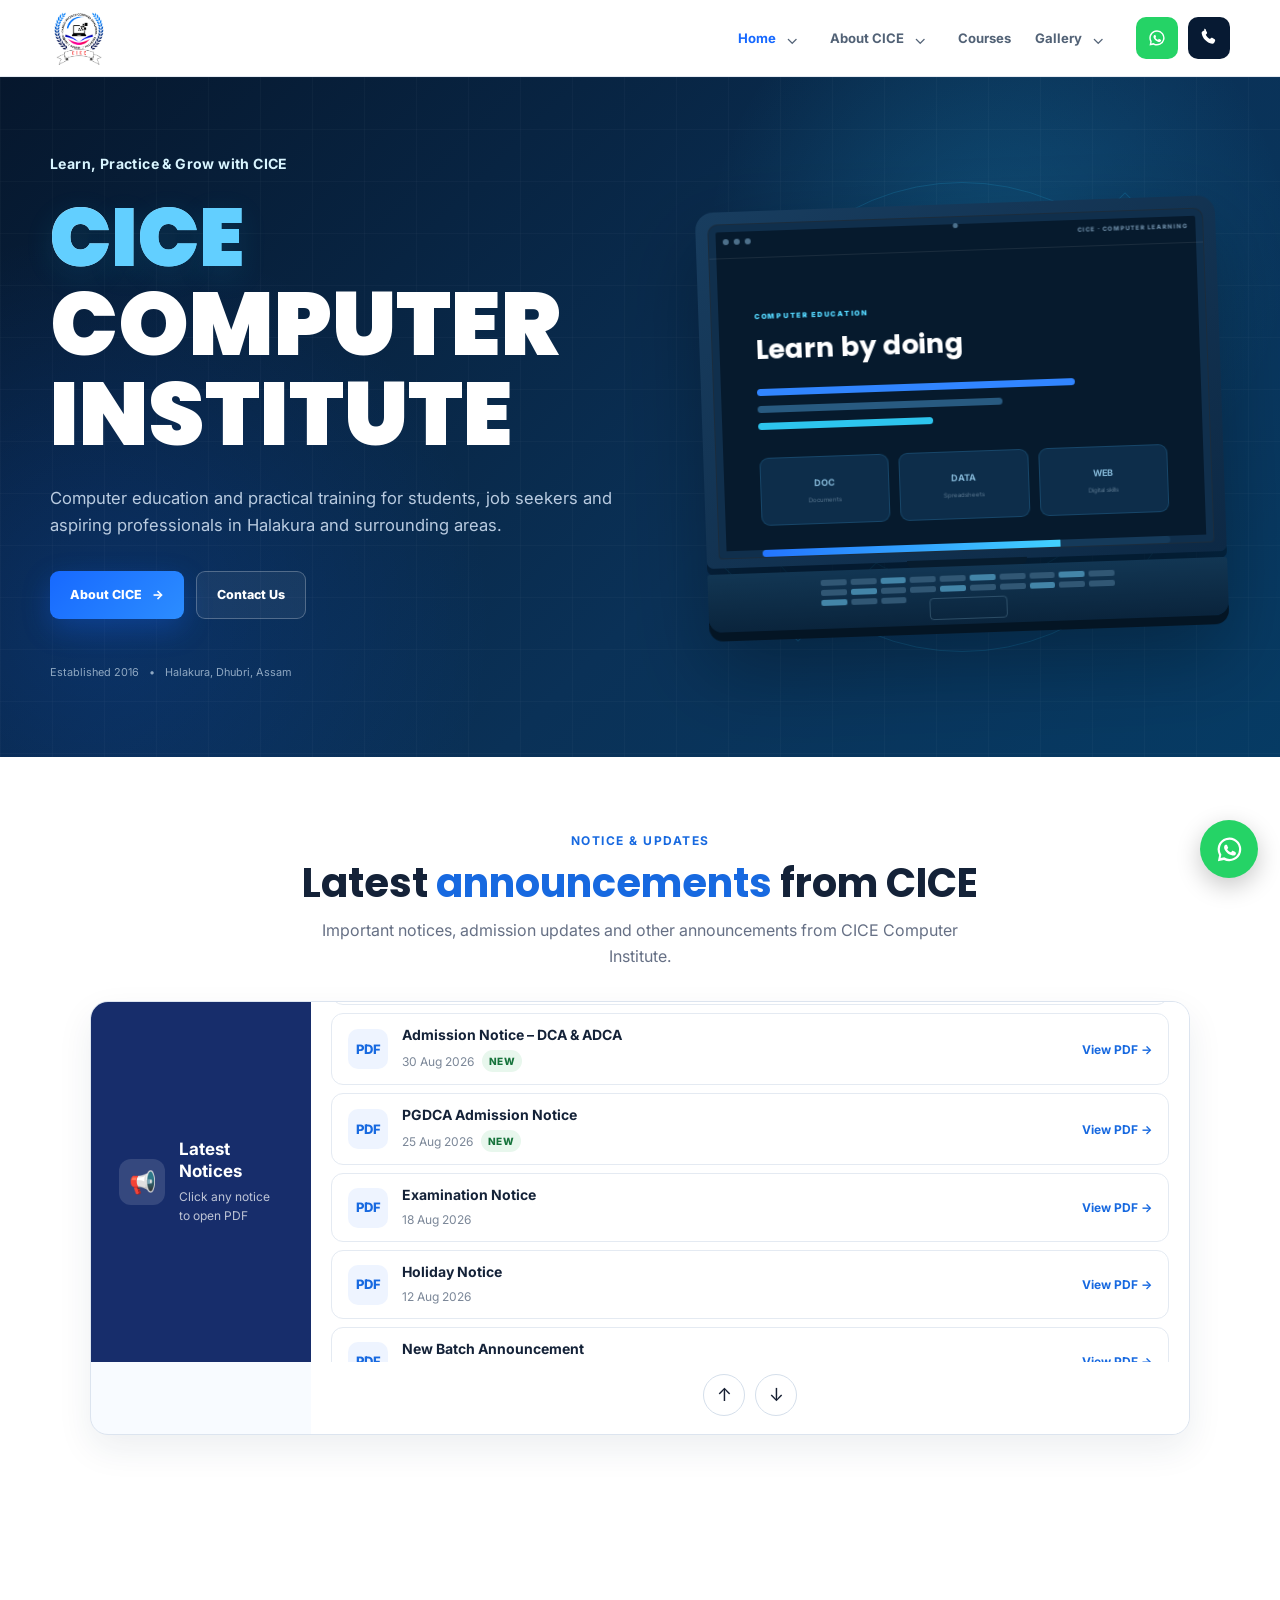
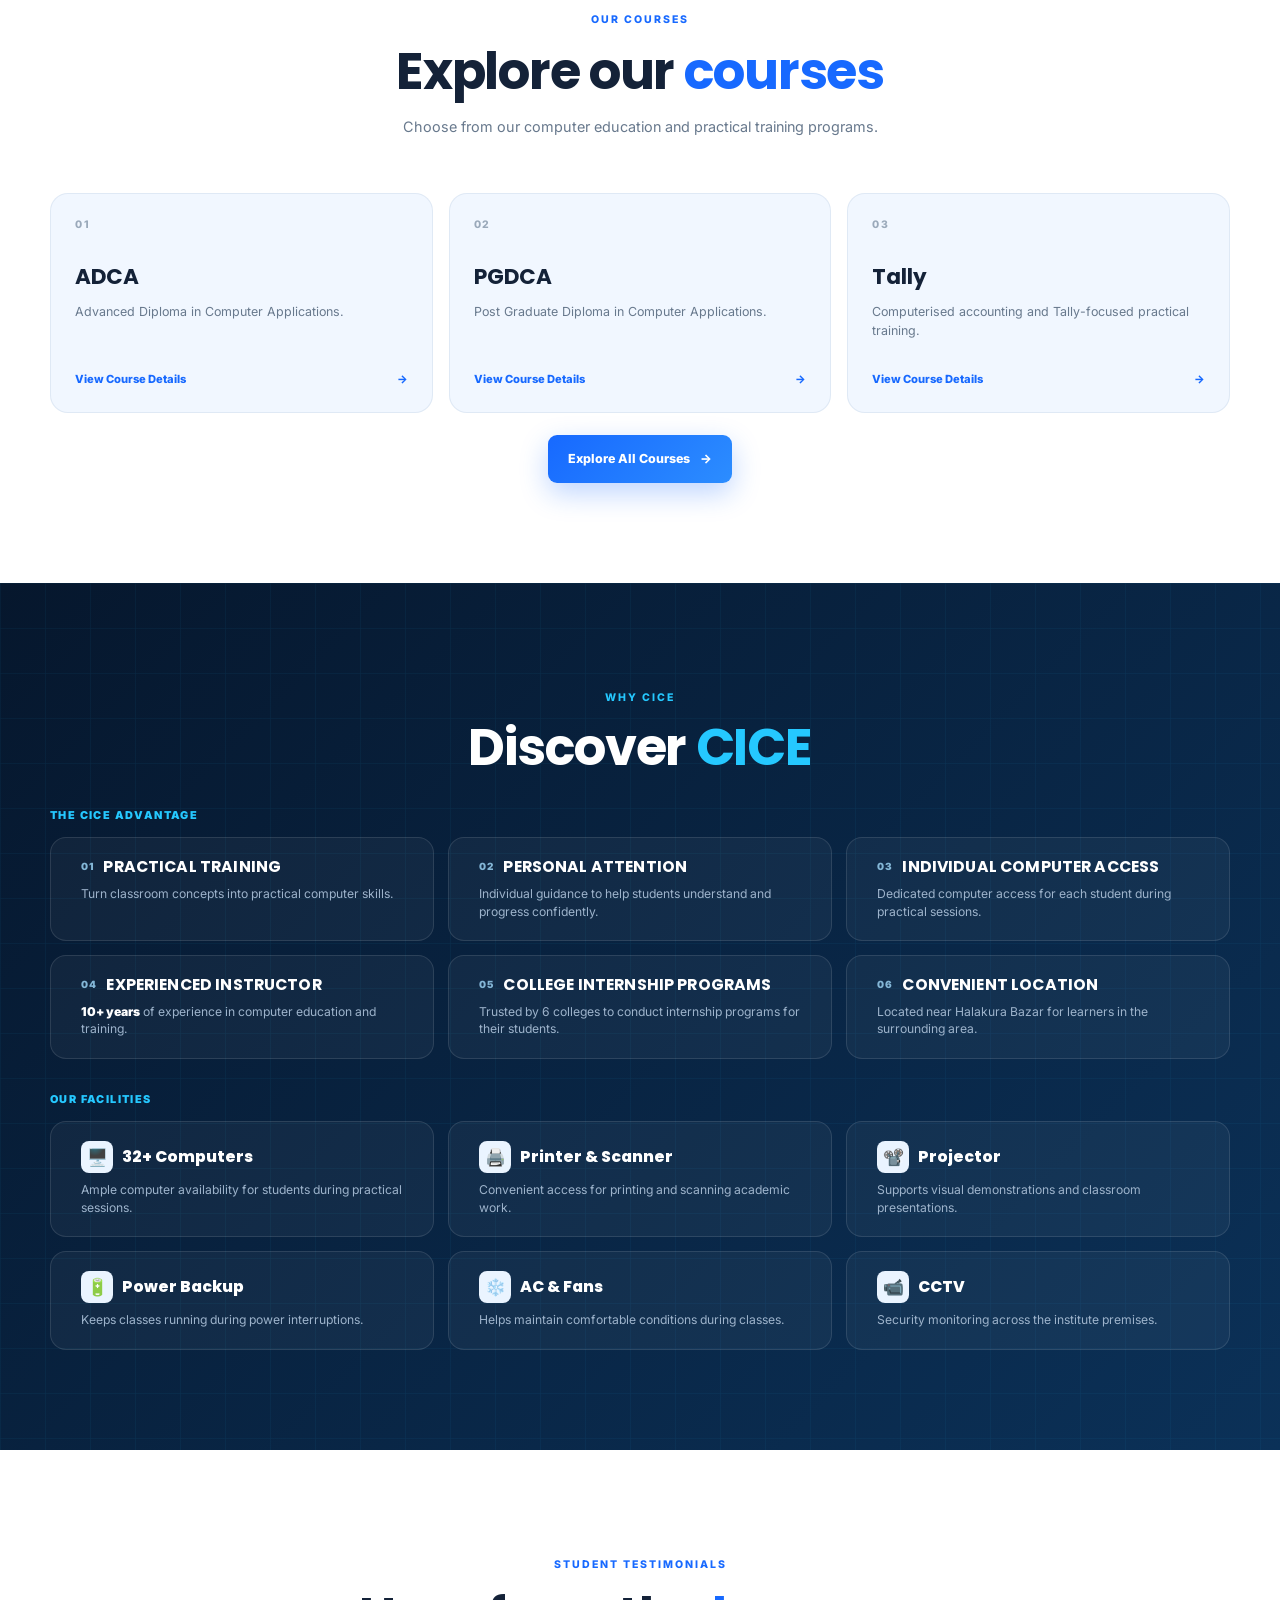
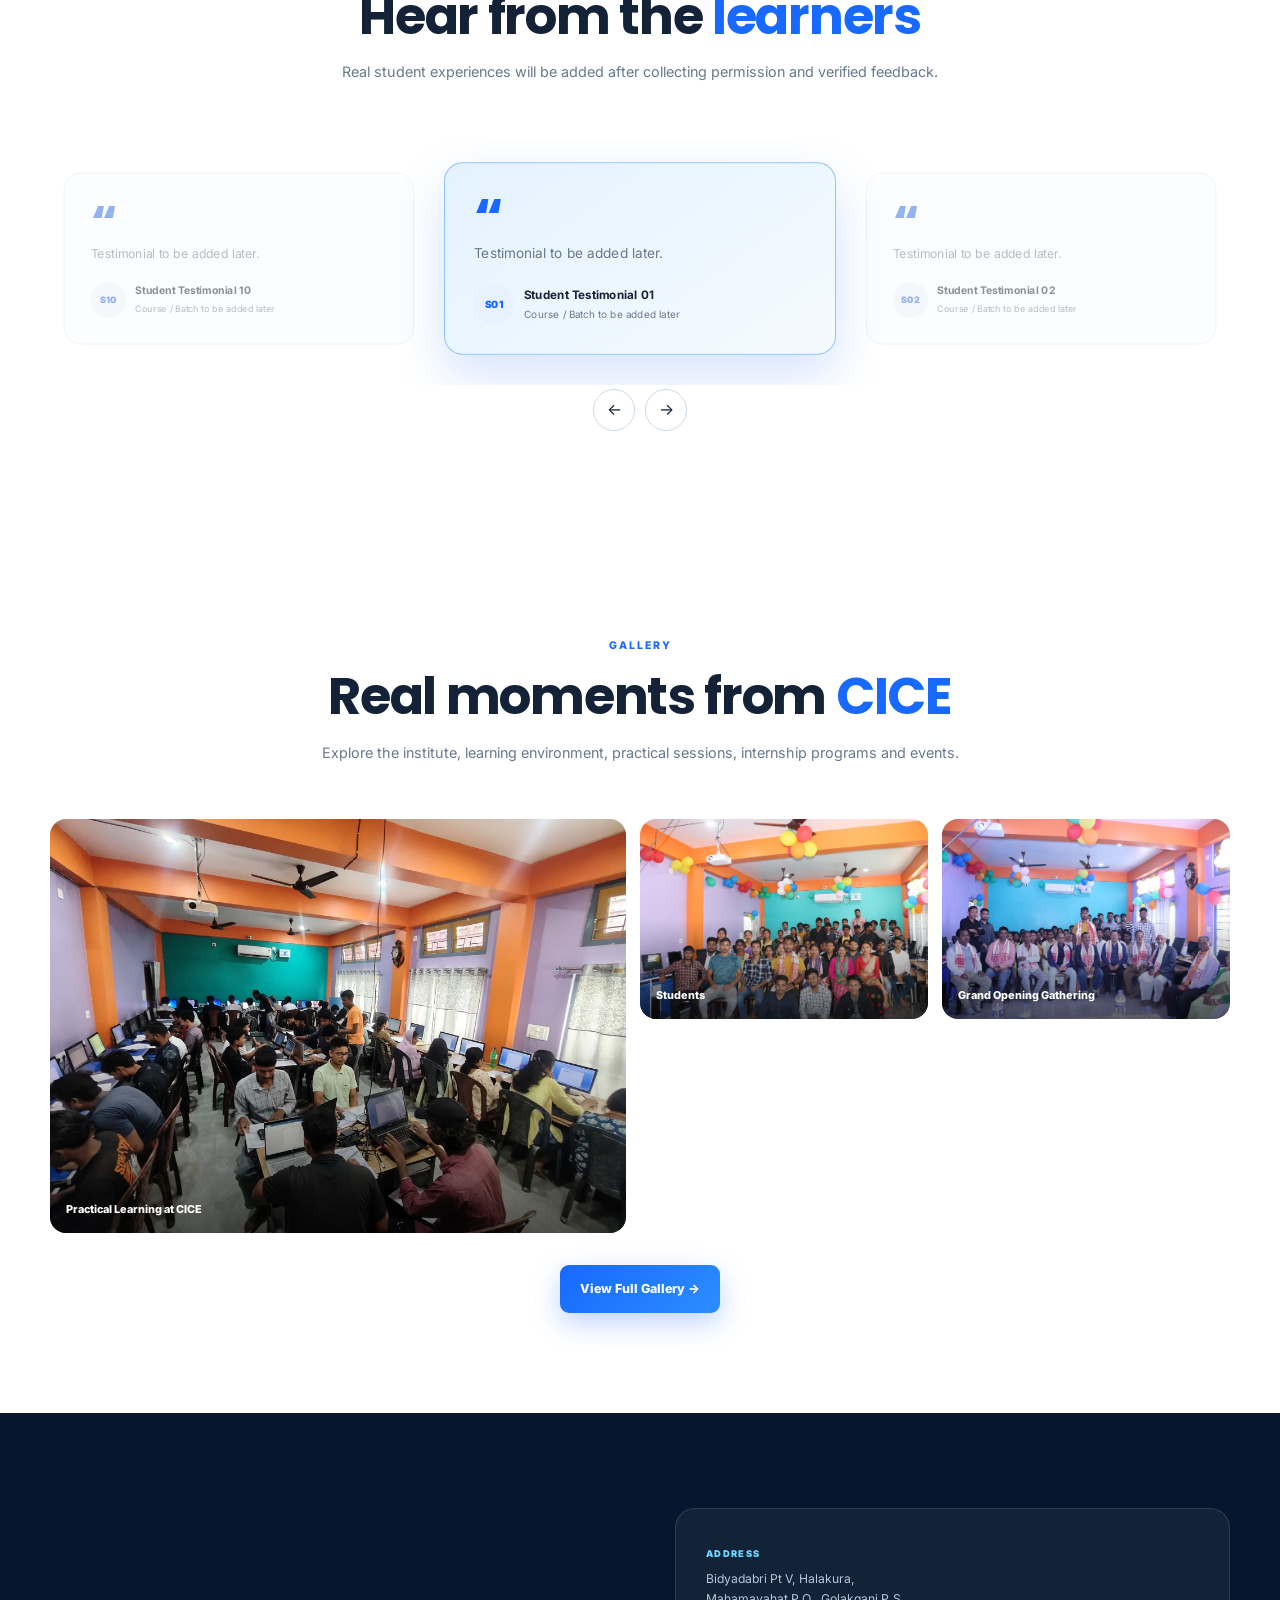
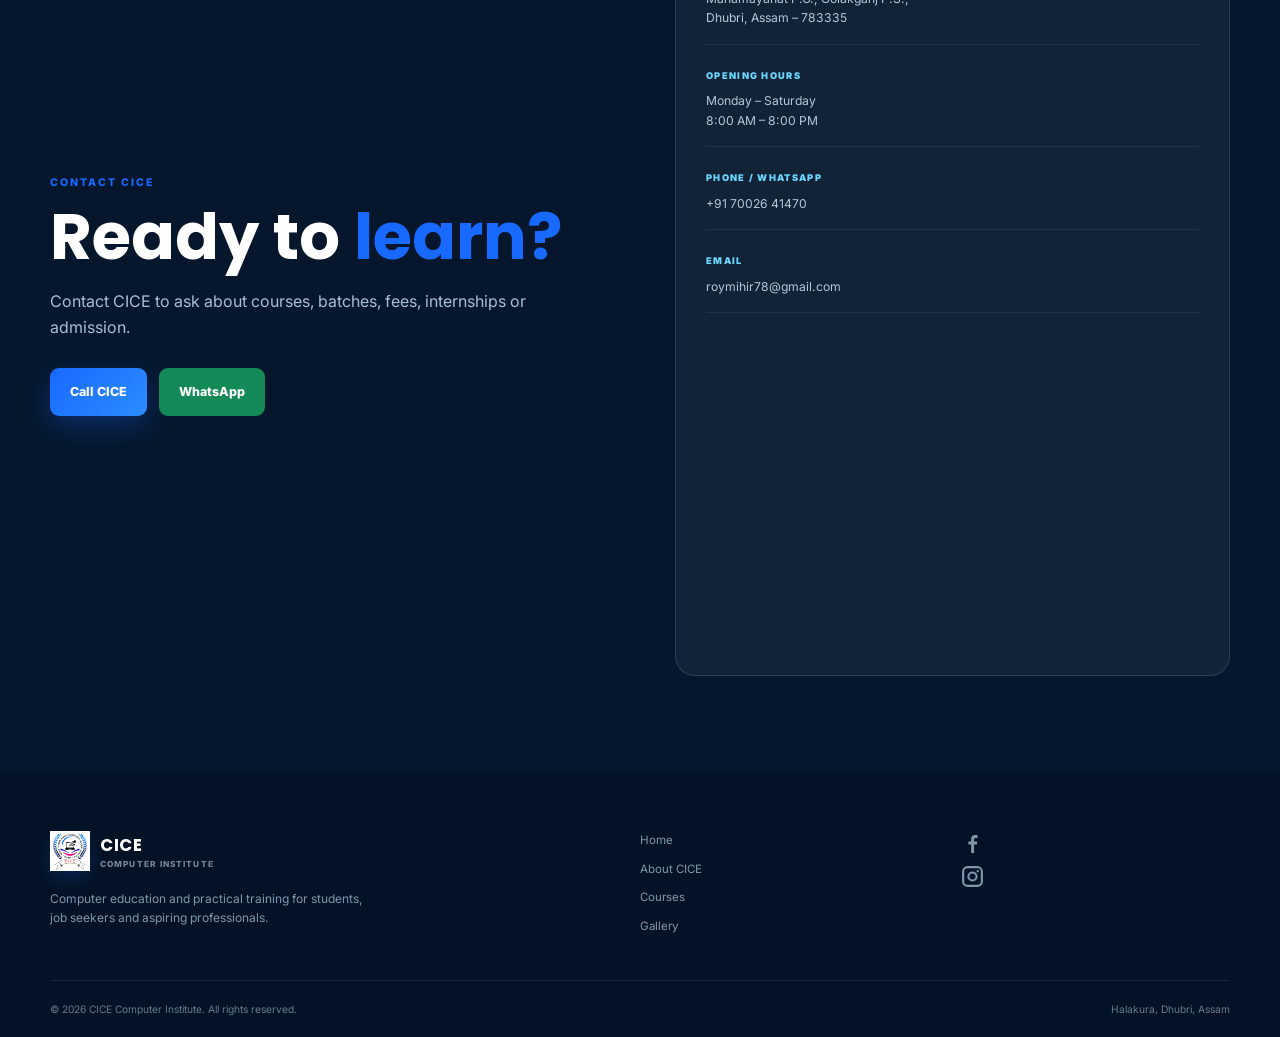
==== index.html @ 6eae208d "Use navigation-specific CICE logo" ====
<!-- CICE Homepage: main landing page and site navigation. -->
<!DOCTYPE html>
<html lang="en">
<head>
    <meta charset="UTF-8">

    <!-- Makes the website responsive on phones and tablets. -->
    <meta name="viewport" content="width=device-width, initial-scale=1.0">

    
    <!-- ==================== FAVICON ==================== -->
    <!-- Uses the official CICE logo as the browser tab icon. -->
    <link rel="icon" type="image/png" href="assets/images/cice-logo.png">
    <link rel="apple-touch-icon" href="assets/images/cice-logo.png">

    <!-- ==================== SOCIAL / META IMAGE ==================== -->
    <!-- Uses the official CICE logo when this page is shared. -->
    <meta property="og:image" content="https://subhajitroy8931.github.io/CICEComputerInstitution/assets/images/cice-logo.png">
    <meta property="og:image:width" content="1254">
    <meta property="og:image:height" content="1254">
    <meta name="twitter:image" content="https://subhajitroy8931.github.io/CICEComputerInstitution/assets/images/cice-logo.png">
<!-- Short description that helps search engines understand the homepage. -->
    <meta name="description" content="CICE Computer Institute, Halakura provides computer education and practical training for students, job seekers and aspiring professionals.">

    <!-- Google Search Console uses this tag to verify website ownership. -->
    <meta name="google-site-verification" content="QyJDWG6cka6dK1b1RFfmHHAluDUzj8bpa4cT1ShQBLM">

    <!-- Tells search engines which URL is the preferred version of this page. -->
    <link rel="canonical" href="https://subhajitroy8931.github.io/CICEComputerInstitution/">

    <!-- Open Graph tags control the basic information shown when the page is shared on supported platforms. -->
    <meta property="og:type" content="website">
    <meta property="og:title" content="CICE Computer Institute | Halakura, Dhubri">
    <meta property="og:description" content="CICE Computer Institute, Halakura provides computer education and practical training for students, job seekers and aspiring professionals.">
    <meta property="og:url" content="https://subhajitroy8931.github.io/CICEComputerInstitution/">

    <!-- These tags provide similar sharing information for X (formerly Twitter). -->
    <meta name="twitter:card" content="summary_large_image">
    <meta name="twitter:title" content="CICE Computer Institute | Halakura, Dhubri">
    <meta name="twitter:description" content="Practical computer education and training at CICE Computer Institute, Halakura, Dhubri, Assam.">

    <!-- Text shown in the browser tab and commonly used as the search-result title. -->
    <title>CICE Computer Institute | Halakura, Dhubri</title>

    <!-- Loads the main stylesheet containing the website's visual design. -->
    <link rel="stylesheet" href="style.css">

    <!-- Structured data helps search engines understand that this website represents an educational organization. -->
    <script type="application/ld+json">
    {
        "@context": "https://schema.org",
        "@type": "EducationalOrganization",
        "name": "CICE Computer Institute",
        "url": "https://subhajitroy8931.github.io/CICEComputerInstitution/",
        "telephone": "+917002641470",
        "email": "roymihir78@gmail.com",
        "address": {
            "@type": "PostalAddress",
            "streetAddress": "Bidyadabri Pt V, Halakura, Mahamayahat P.O., Golakganj P.S.",
            "addressLocality": "Dhubri",
            "addressRegion": "Assam",
            "postalCode": "783335",
            "addressCountry": "IN"
        },
        "foundingDate": "2016"
    }
    </script>
</head>
<body>

<!-- ==================== HEADER / NAVIGATION ==================== -->
<!-- Contains the CICE branding, navigation links, mobile menu button and WhatsApp button. -->
<header class="site-header">
    <nav class="navbar container">
    <a href="about.html" class="brand" aria-label="CICE Computer Institute - Home">
        <img src="assets/images/cice-logo-nav.png" alt="CICE Computer Institute official logo" class="brand-logo">
    </a>

    <button class="menu-toggle" id="menuToggle" type="button"
            aria-label="Open menu" aria-expanded="false">☰</button>

    <ul class="nav-links" id="navLinks">
        <li class="nav-dropdown">
            <div class="nav-item-with-dropdown">
                <a href="index.html">Home</a>
                <button class="nav-arrow" type="button"
                        aria-label="Open Home menu" aria-expanded="false">⌄</button>
            </div>
            <ul class="nav-dropdown-menu" aria-label="Home sections">
                <li><a href="index.html#notices">Notice &amp; Updates</a></li>
                <li><a href="index.html#courses">Courses</a></li>
                <li><a href="index.html#why">Why CICE</a></li>
                <li><a href="index.html#testimonials">Testimonials</a></li>
                <li><a href="index.html#gallery">Gallery</a></li>
                <li><a href="index.html#contact">Contact</a></li>
            </ul>
        </li>

        <li class="nav-dropdown">
            <div class="nav-item-with-dropdown">
                <a href="about.html">About CICE</a>
                <button class="nav-arrow" type="button"
                        aria-label="Open About CICE menu" aria-expanded="false">⌄</button>
            </div>
            <ul class="nav-dropdown-menu" aria-label="About CICE sections">
                <li><a href="about.html#story">Our Story</a></li>
                <li><a href="about.html#founder">Founder &amp; Instructor</a></li>
                <li><a href="about.html#certificates">Certificates &amp; Registration</a></li>
            </ul>
        </li>

        <li><a href="courses.html">Courses</a></li>

        <li class="nav-dropdown">
            <div class="nav-item-with-dropdown">
                <a href="gallery.html">Gallery</a>
                <button class="nav-arrow" type="button"
                        aria-label="Open Gallery menu" aria-expanded="false">⌄</button>
            </div>
            <ul class="nav-dropdown-menu" aria-label="Gallery sections">
                <li><a href="gallery.html#all-media">All Media</a></li>
                <li><a href="gallery.html#life-at-cice">Life at CICE</a></li>
                <li><a href="gallery.html#moments-of-cice">Moments</a></li>
                <li><a href="gallery.html#internship-experiences">Internship</a></li>
                <li><a href="gallery.html#recognition-credentials">Recognition</a></li>
            </ul>
        </li>
    </ul>

    <div class="nav-actions" aria-label="Contact actions">
        <a class="nav-action nav-whatsapp" href="https://wa.me/917002641470"
           target="_blank" rel="noopener" aria-label="WhatsApp" title="WhatsApp">
            <svg viewBox="0 0 32 32" aria-hidden="true" focusable="false">
                <path d="M16 3.5a12.3 12.3 0 0 0-10.7 18.4L4 28l6.3-1.2A12.3 12.3 0 1 0 16 3.5Zm0 22.2a9.9 9.9 0 0 1-5-1.4l-.4-.2-3.7.7.7-3.6-.2-.4A9.9 9.9 0 1 1 16 25.7Zm5.5-7.3c-.3-.2-1.8-.9-2.1-1-.3-.1-.5-.2-.7.2-.2.3-.8 1-.9 1.2-.2.2-.3.2-.6.1-1.5-.7-2.5-1.3-3.5-2.9-.3-.5.3-.5.8-1.6.1-.2.1-.4 0-.6-.1-.2-.7-1.7-1-2.3-.3-.6-.5-.5-.7-.5h-.6c-.2 0-.5.1-.8.4-.3.3-1 1-1 2.5s1.1 2.9 1.2 3.1c.2.2 2.1 3.2 5.1 4.5 1.9.8 2.7.9 3.7.7.6-.1 1.8-.7 2-1.4.3-.7.3-1.3.2-1.4-.1-.2-.3-.3-.6-.5Z"/>
            </svg>
            <span class="sr-only">WhatsApp</span>
        </a>

        <a class="nav-action nav-call" href="tel:+917002641470"
           aria-label="Call CICE" title="Call CICE">
            <svg viewBox="0 0 24 24" aria-hidden="true" focusable="false">
                <path d="M6.6 2.8 4.4 3.9c-.9.5-1.4 1.5-1.2 2.5 1.1 6.4 6.1 11.4 12.5 12.5 1 .2 2-.3 2.5-1.2l1.1-2.2c.3-.7.1-1.5-.5-1.9l-2.5-1.7c-.6-.4-1.4-.3-1.9.2l-1.2 1.2c-2.2-1.1-4-2.9-5.1-5.1l1.2-1.2c.5-.5.6-1.3.2-1.9L8.5 3.3c-.4-.6-.1-1.2-.5-1.7-.4-.6-1.2-.8-1.9-.5Z"/>
            </svg>
            <span class="sr-only">Call CICE</span>
        </a>
    </div>
</nav>
</header>

<main>

<!-- ==================== HERO SECTION ==================== -->
<!-- First section visitors see. It introduces CICE and provides the main calls to action. -->
<section class="hero" id="home">
    <div class="hero-grid container">
        <div class="hero-content">
            <div class="hero-kicker">Learn, Practice &amp; Grow with CICE</div>

            <!-- Main CICE heading. CSS controls its size and responsive appearance. -->
            <h1 class="hero-brand">
                <span class="hero-brand-cice">CICE</span>
                <span class="hero-brand-institute">COMPUTER</span>
                <span class="hero-brand-institute">INSTITUTE</span>
            </h1>

            <p>Computer education and practical training for students, job seekers and aspiring professionals in Halakura and surrounding areas.</p>

            <!-- Primary actions for exploring courses and contacting CICE. -->
            <div class="hero-actions">
                <a class="btn btn-primary" href="about.html">About CICE <span>→</span></a>
                <a class="btn btn-light-outline" href="#contact">Contact Us</a>
            </div>

            <div class="hero-note">
                <span>Established 2016</span>
                <span>•</span>
                <span>Halakura, Dhubri, Assam</span>
            </div>
        </div>

        <!-- Decorative laptop illustration. It is hidden from assistive technologies because it is decorative. -->
        <div class="hero-visual" aria-hidden="true">
            <div class="hero-orbit orbit-one"></div>
            <div class="hero-orbit orbit-two"></div>
            <div class="hero-accent accent-top"></div>
            <div class="hero-accent accent-bottom"></div>

            <div class="laptop-hero">
                <div class="laptop-lid">
                    <div class="laptop-bezel">
                        <div class="laptop-camera"></div>

                        <div class="laptop-topbar">
                            <div class="laptop-dots">
                                <i></i><i></i><i></i>
                            </div>
                            <span>CICE · COMPUTER LEARNING</span>
                        </div>

                        <div class="laptop-content">
                            <small>COMPUTER EDUCATION</small>
                            <h2>Learn by doing</h2>
                            <div class="laptop-lines">
                                <i></i><i></i><i></i>
                            </div>
                            <div class="laptop-cards">
                                <div><b>DOC</b><span>Documents</span></div>
                                <div><b>DATA</b><span>Spreadsheets</span></div>
                                <div><b>WEB</b><span>Digital skills</span></div>
                            </div>
                            <div class="laptop-progress"><span></span></div>
                        </div>
                    </div>
                </div>

                <div class="laptop-hinge"></div>

                <div class="laptop-base">
                    <div class="keyboard">
                        <i></i><i></i><i></i><i></i><i></i><i></i><i></i><i></i>
                        <i></i><i></i><i></i><i></i><i></i><i></i><i></i><i></i>
                        <i></i><i></i><i></i><i></i><i></i><i></i><i></i>
                    </div>
                    <div class="trackpad"></div>
                </div>
                <div class="laptop-front"></div>
            </div>
        </div>
    </div>
    </div>
</section>


<!-- ==================== NOTICE & UPDATES ==================== -->
<section class="notice-section" id="notices">
  <div class="notice-wrap">
    <div class="notice-heading">
      <span class="notice-label">NOTICE &amp; UPDATES</span>
      <h2>Latest <span>announcements</span> from CICE</h2>
      <p>Important notices, admission updates and other announcements from CICE Computer Institute.</p>
    </div>
    <div class="notice-panel">
      <div class="notice-title">
        <div class="notice-title-icon" aria-hidden="true">📢</div>
        <div><strong>Latest Notices</strong><small>Click any notice to open PDF</small></div>
      </div>
      <div class="notice-window" id="noticeWindow">
        <div class="notice-track" id="noticeTrack">
          <a class="notice-item" href="notices/admission-dca-adca.pdf" target="_blank" rel="noopener"><div class="pdf-icon">PDF</div><div class="notice-info"><strong>Admission Notice – DCA &amp; ADCA</strong><div class="notice-meta"><span>30 Aug 2026</span><span class="new-badge">NEW</span></div></div><span class="view-pdf">View PDF →</span></a>
          <a class="notice-item" href="notices/pgdca-admission.pdf" target="_blank" rel="noopener"><div class="pdf-icon">PDF</div><div class="notice-info"><strong>PGDCA Admission Notice</strong><div class="notice-meta"><span>25 Aug 2026</span><span class="new-badge">NEW</span></div></div><span class="view-pdf">View PDF →</span></a>
          <a class="notice-item" href="notices/examination-notice.pdf" target="_blank" rel="noopener"><div class="pdf-icon">PDF</div><div class="notice-info"><strong>Examination Notice</strong><div class="notice-meta"><span>18 Aug 2026</span></div></div><span class="view-pdf">View PDF →</span></a>
          <a class="notice-item" href="notices/holiday-notice.pdf" target="_blank" rel="noopener"><div class="pdf-icon">PDF</div><div class="notice-info"><strong>Holiday Notice</strong><div class="notice-meta"><span>12 Aug 2026</span></div></div><span class="view-pdf">View PDF →</span></a>
          <a class="notice-item" href="notices/new-batch.pdf" target="_blank" rel="noopener"><div class="pdf-icon">PDF</div><div class="notice-info"><strong>New Batch Announcement</strong><div class="notice-meta"><span>05 Aug 2026</span></div></div><span class="view-pdf">View PDF →</span></a>
        </div>
      </div>
      <div class="notice-controls"><button id="noticeUp" type="button" aria-label="Previous notice">↑</button><button id="noticeDown" type="button" aria-label="Next notice">↓</button></div>
    </div>
  </div>
</section>

<!-- ==================== COURSES SECTION ==================== -->
<section class="section courses-section" id="courses">
    <div class="section-heading">
        <span class="section-label">OUR COURSES</span>
        <h2>Explore our <span>courses</span></h2>
        <p>Choose from our computer education and practical training programs.</p>
    </div>

    <div class="course-grid course-grid-home container">

        <article class="course-card course-card-compact">
            <div class="course-number">01</div>
            <h3>ADCA</h3>
            <p>Advanced Diploma in Computer Applications.</p>
            <a href="courses.html#adca" class="course-link">
                View Course Details <span>→</span>
            </a>
        </article>

        <article class="course-card course-card-compact">
            <div class="course-number">02</div>
            <h3>PGDCA</h3>
            <p>Post Graduate Diploma in Computer Applications.</p>
            <a href="courses.html#pgdca" class="course-link">
                View Course Details <span>→</span>
            </a>
        </article>

        <article class="course-card course-card-compact">
            <div class="course-number">03</div>
            <h3>Tally</h3>
            <p>Computerised accounting and Tally-focused practical training.</p>
            <a href="courses.html#tally" class="course-link">
                View Course Details <span>→</span>
            </a>
        </article>

    </div>

    <div class="courses-view-all">
        <a href="courses.html" class="btn btn-primary">
            Explore All Courses <span>→</span>
        </a>
    </div>
</section>

<!-- ==================== DISCOVER CICE ==================== -->
<section class="section discover-cice-section" id="why">
    <div class="container">

        <div class="section-heading discover-cice-heading">
            <span class="section-label">WHY CICE</span>
            <h2>Discover <span class="discover-cyan-word">CICE</span></h2>
        </div>

        <div class="discover-subsection">
            <div class="discover-group-heading">
                <span>THE CICE ADVANTAGE</span>
            </div>

            <div class="discover-grid discover-advantage-grid">

                <article class="discover-card advantage-card discover-reveal discover-row-1">
                    <div class="discover-card-top">
                        <span class="discover-number">01</span>
                        <h3>Practical Training</h3>
                    </div>
                    <p>Turn classroom concepts into practical computer skills.</p>
                </article>

                <article class="discover-card advantage-card discover-reveal discover-row-1">
                    <div class="discover-card-top">
                        <span class="discover-number">02</span>
                        <h3>Personal Attention</h3>
                    </div>
                    <p>Individual guidance to help students understand and progress confidently.</p>
                </article>

                <article class="discover-card advantage-card discover-reveal discover-row-1">
                    <div class="discover-card-top">
                        <span class="discover-number">03</span>
                        <h3>Individual Computer Access</h3>
                    </div>
                    <p>Dedicated computer access for each student during practical sessions.</p>
                </article>

                <article class="discover-card advantage-card discover-reveal discover-row-2">
                    <div class="discover-card-top">
                        <span class="discover-number">04</span>
                        <h3>Experienced Instructor</h3>
                    </div>
                    <p><strong>10+ years</strong> of experience in computer education and training.</p>
                </article>

                <article class="discover-card advantage-card discover-reveal discover-row-2">
                    <div class="discover-card-top">
                        <span class="discover-number">05</span>
                        <h3>College Internship Programs</h3>
                    </div>
                    <p>Trusted by 6 colleges to conduct internship programs for their students.</p>
                </article>

                <article class="discover-card advantage-card discover-reveal discover-row-2">
                    <div class="discover-card-top">
                        <span class="discover-number">06</span>
                        <h3>Convenient Location</h3>
                    </div>
                    <p>Located near Halakura Bazar for learners in the surrounding area.</p>
                </article>

            </div>
        </div>

        <div class="discover-subsection facilities-subsection">
            <div class="discover-group-heading facilities-heading">
                <span>OUR FACILITIES</span>
            </div>

            <div class="discover-grid discover-facility-grid">

                <article class="discover-card facility-card discover-reveal discover-row-3">
                    <div class="discover-card-top">
                        <span class="facility-emoji" aria-hidden="true">🖥️</span>
                        <h3>32+ Computers</h3>
                    </div>
                    <p>Ample computer availability for students during practical sessions.</p>
                </article>

                <article class="discover-card facility-card discover-reveal discover-row-3">
                    <div class="discover-card-top">
                        <span class="facility-emoji" aria-hidden="true">🖨️</span>
                        <h3>Printer &amp; Scanner</h3>
                    </div>
                    <p>Convenient access for printing and scanning academic work.</p>
                </article>

                <article class="discover-card facility-card discover-reveal discover-row-3">
                    <div class="discover-card-top">
                        <span class="facility-emoji" aria-hidden="true">📽️</span>
                        <h3>Projector</h3>
                    </div>
                    <p>Supports visual demonstrations and classroom presentations.</p>
                </article>

                <article class="discover-card facility-card discover-reveal discover-row-4">
                    <div class="discover-card-top">
                        <span class="facility-emoji" aria-hidden="true">🔋</span>
                        <h3>Power Backup</h3>
                    </div>
                    <p>Keeps classes running during power interruptions.</p>
                </article>

                <article class="discover-card facility-card discover-reveal discover-row-4">
                    <div class="discover-card-top">
                        <span class="facility-emoji" aria-hidden="true">❄️</span>
                        <h3>AC &amp; Fans</h3>
                    </div>
                    <p>Helps maintain comfortable conditions during classes.</p>
                </article>

                <article class="discover-card facility-card discover-reveal discover-row-4">
                    <div class="discover-card-top">
                        <span class="facility-emoji" aria-hidden="true">📹</span>
                        <h3>CCTV</h3>
                    </div>
                    <p>Security monitoring across the institute premises.</p>
                </article>

            </div>
        </div>

    </div>
</section>

<!-- ==================== TESTIMONIALS SECTION ==================== -->
<!-- Temporary testimonial cards. These should eventually be replaced with genuine, permission-based testimonials. -->
<section class="section testimonials-section" id="testimonials">
    <div class="section-heading">
        <span class="section-label">STUDENT TESTIMONIALS</span>
        <h2>Hear from the <span>learners</span></h2>
        <p>Real student experiences will be added after collecting permission and verified feedback.</p>
    </div>
    <div class="testimonial-grid container">
        <article class="testimonial-card placeholder-testimonial">
            <div class="quote-mark">“</div>
            <p>Testimonial to be added later.</p>
            <div class="student">
                <div class="avatar">S01</div>
                <div>
                    <strong>Student Testimonial 01</strong>
                    <small>Course / Batch to be added later</small>
                </div>
            </div>
        </article>
        <article class="testimonial-card placeholder-testimonial">
            <div class="quote-mark">“</div>
            <p>Testimonial to be added later.</p>
            <div class="student">
                <div class="avatar">S02</div>
                <div>
                    <strong>Student Testimonial 02</strong>
                    <small>Course / Batch to be added later</small>
                </div>
            </div>
        </article>
        <article class="testimonial-card placeholder-testimonial">
            <div class="quote-mark">“</div>
            <p>Testimonial to be added later.</p>
            <div class="student">
                <div class="avatar">S03</div>
                <div>
                    <strong>Student Testimonial 03</strong>
                    <small>Course / Batch to be added later</small>
                </div>
            </div>
        </article>
        <article class="testimonial-card placeholder-testimonial">
            <div class="quote-mark">“</div>
            <p>Testimonial to be added later.</p>
            <div class="student">
                <div class="avatar">S04</div>
                <div>
                    <strong>Student Testimonial 04</strong>
                    <small>Course / Batch to be added later</small>
                </div>
            </div>
        </article>
        <article class="testimonial-card placeholder-testimonial">
            <div class="quote-mark">“</div>
            <p>Testimonial to be added later.</p>
            <div class="student">
                <div class="avatar">S05</div>
                <div>
                    <strong>Student Testimonial 05</strong>
                    <small>Course / Batch to be added later</small>
                </div>
            </div>
        </article>
        <article class="testimonial-card placeholder-testimonial">
            <div class="quote-mark">“</div>
            <p>Testimonial to be added later.</p>
            <div class="student">
                <div class="avatar">S06</div>
                <div>
                    <strong>Student Testimonial 06</strong>
                    <small>Course / Batch to be added later</small>
                </div>
            </div>
        </article>
        <article class="testimonial-card placeholder-testimonial">
            <div class="quote-mark">“</div>
            <p>Testimonial to be added later.</p>
            <div class="student">
                <div class="avatar">S07</div>
                <div>
                    <strong>Student Testimonial 07</strong>
                    <small>Course / Batch to be added later</small>
                </div>
            </div>
        </article>
        <article class="testimonial-card placeholder-testimonial">
            <div class="quote-mark">“</div>
            <p>Testimonial to be added later.</p>
            <div class="student">
                <div class="avatar">S08</div>
                <div>
                    <strong>Student Testimonial 08</strong>
                    <small>Course / Batch to be added later</small>
                </div>
            </div>
        </article>
        <article class="testimonial-card placeholder-testimonial">
            <div class="quote-mark">“</div>
            <p>Testimonial to be added later.</p>
            <div class="student">
                <div class="avatar">S09</div>
                <div>
                    <strong>Student Testimonial 09</strong>
                    <small>Course / Batch to be added later</small>
                </div>
            </div>
        </article>
        <article class="testimonial-card placeholder-testimonial">
            <div class="quote-mark">“</div>
            <p>Testimonial to be added later.</p>
            <div class="student">
                <div class="avatar">S10</div>
                <div>
                    <strong>Student Testimonial 10</strong>
                    <small>Course / Batch to be added later</small>
                </div>
            </div>
        </article>
    </div>
</section>

<!-- ==================== ABOUT SECTION ==================== -->
<!-- Gives visitors a short introduction to CICE and key facts about the institute. -->


<!-- ==================== GALLERY PREVIEW SECTION ==================== -->
<!-- Shows a few gallery images and links visitors to the full gallery page. -->
<section class="section gallery-section" id="gallery">
    <div class="section-heading">
        <span class="section-label">GALLERY</span>
        <h2>Real moments from <span>CICE</span></h2>
        <p>Explore the institute, learning environment, practical sessions, internship programs and events.</p>
    </div>
    <div class="gallery-grid container">
        <a class="gallery-item large" href="gallery.html"><img src="assets/images/gallery/life-04.jpg" alt="Practical learning at CICE" loading="lazy" onerror="this.style.display='none';"><span>Practical Learning at CICE</span></a>
        <a class="gallery-item" href="gallery.html"><img src="assets/images/gallery/life-05.jpg" alt="Students at CICE" loading="lazy" onerror="this.style.display='none';"><span>Students</span></a>
        <a class="gallery-item" href="gallery.html"><img src="assets/images/gallery/moments-grand-opening-01.jpg" alt="Grand Opening Gathering at CICE" loading="lazy"><span>Grand Opening Gathering</span></a>
    </div>
    <div style="text-align:center;margin-top:32px;"><a class="btn btn-primary" href="gallery.html">View Full Gallery →</a></div>
</section>

<!-- ==================== CONTACT SECTION ==================== -->
<!-- Provides direct contact options and the institute's location/contact information. -->
<section class="contact-section" id="contact">
    <div class="contact-inner container">
        <div class="contact-copy">
            <span class="section-label">CONTACT CICE</span>
            <h2>Ready to <span>learn?</span></h2>
            <p>Contact CICE to ask about courses, batches, fees, internships or admission.</p>
            <div class="contact-actions">
                <a class="btn btn-primary" href="tel:+917002641470">Call CICE</a>
                <a class="btn btn-whatsapp" href="https://wa.me/917002641470" target="_blank" rel="noopener">WhatsApp</a>
            </div>
        </div>
        <div class="contact-card">
            <div><span>ADDRESS</span><p>Bidyadabri Pt V, Halakura,<br>Mahamayahat P.O., Golakganj P.S.,<br>Dhubri, Assam – 783335</p></div>
            <div><span>OPENING HOURS</span><p>Monday – Saturday<br>8:00 AM – 8:00 PM</p></div>
            <div><span>PHONE / WHATSAPP</span><p><a href="tel:+917002641470">+91 70026 41470</a></p></div>
            <div><span>EMAIL</span><p><a href="mailto:roymihir78@gmail.com">roymihir78@gmail.com</a></p></div>

            <!-- Exact Google Maps embed supplied by CICE. This preserves the precise pinned location. -->
            <div class="map-wrap">
                <iframe
                    src="https://www.google.com/maps/embed?pb=!1m18!1m12!1m3!1d3275.3681660897078!2d89.7726964!3d26.2547952!2m3!1f0!2f0!3f0!3m2!1i1024!2i768!4f13.1!3m3!1m2!1s0x39e28d17a284edd5%3A0x50f1c057f0121bbb!2sCICE%20COMPUTER%20INSTITUTE%20HALAKURA!5e1!3m2!1sen!2sin!4v1788015179748!5m2!1sen!2sin"
                    width="400"
                    height="300"
                    style="border:0;"
                    allowfullscreen=""
                    loading="lazy"
                    referrerpolicy="strict-origin-when-cross-origin">
                </iframe>
            </div>
        </div>
    </div>
</section>

</main>

<!-- ==================== FOOTER ==================== -->
<!-- Contains the final navigation, social links and copyright information. -->
<footer class="site-footer">
    <div class="footer-inner container">
        <div>
            <a href="index.html" class="brand footer-brand">
                <span class="brand-mark"><img src="assets/images/cice-logo.png" alt="CICE Institute logo" class="footer-brand-logo"></span>
                <span>
                    <strong>CICE</strong>
                    <small>COMPUTER INSTITUTE</small>
                </span>
            </a>
            <p>Computer education and practical training for students, job seekers and aspiring professionals.</p>
        </div>
        <div class="footer-links">
            <a href="index.html">Home</a>
            <a href="about.html">About CICE</a>
            <a href="courses.html">Courses</a>
            <a href="gallery.html">Gallery</a>
            
        </div>
        <div class="footer-social">
            <a href="https://www.facebook.com/p/CICE-Computer-Institute-Halakura-100089602022179/" target="_blank" rel="noopener" aria-label="Facebook" title="Facebook"><svg class="footer-social-icon" viewBox="0 0 24 24" aria-hidden="true" focusable="false"><path fill="currentColor" d="M13.5 21v-8h2.7l.4-3h-3.1V8.1c0-.9.3-1.5 1.6-1.5h1.7V4c-.3 0-1.2-.1-2.3-.1-2.3 0-3.8 1.4-3.8 3.9V10H8v3h2.7v8h2.8Z"/></svg></a>
            <a href="https://www.instagram.com/cice_computer_halakura/" target="_blank" rel="noopener" aria-label="Instagram" title="Instagram"><svg class="footer-social-icon" viewBox="0 0 24 24" aria-hidden="true" focusable="false"><path fill="currentColor" d="M7.2 2h9.6A5.2 5.2 0 0 1 22 7.2v9.6a5.2 5.2 0 0 1-5.2 5.2H7.2A5.2 5.2 0 0 1 2 16.8V7.2A5.2 5.2 0 0 1 7.2 2Zm0 2A3.2 3.2 0 0 0 4 7.2v9.6A3.2 3.2 0 0 0 7.2 20h9.6a3.2 3.2 0 0 0 3.2-3.2V7.2A3.2 3.2 0 0 0 16.8 4H7.2Zm4.8 3.1A4.9 4.9 0 1 1 7.1 12 4.9 4.9 0 0 1 12 7.1Zm0 2A2.9 2.9 0 1 0 14.9 12 2.9 2.9 0 0 0 12 9.1Zm5.1-3.4a1.15 1.15 0 1 1-1.15 1.15A1.15 1.15 0 0 1 17.1 5.7Z"/></svg></a>
        </div>
    </div>
    <div class="footer-bottom container">
        <span>© <span id="year"></span> CICE Computer Institute. All rights reserved.</span>
        <span>Halakura, Dhubri, Assam</span>
    </div>
</footer>

<!-- Loads JavaScript for the mobile menu, dynamic copyright year and navigation behavior. -->










<script>
(function () {
    function initDiscoverCiceReveal() {
        const section = document.querySelector('.discover-cice-section');
        const cards = section ? section.querySelectorAll('.discover-reveal') : [];

        if (!section || !cards.length) return;

        if (window.matchMedia &&
            window.matchMedia('(prefers-reduced-motion: reduce)').matches) {
            return;
        }

        if (!('IntersectionObserver' in window)) {
            return;
        }

        const observer = new IntersectionObserver(function (entries, obs) {
            if (!entries.some(function (entry) { return entry.isIntersecting; })) {
                return;
            }

            /* Hide only after the observer has confirmed the section is
               about to be shown, preventing the permanent-invisible bug. */
            cards.forEach(function (card) {
                card.classList.add('reveal-pending');
            });

            requestAnimationFrame(function () {
                cards.forEach(function (card) {
                    card.classList.add('reveal-visible');
                    card.classList.remove('reveal-pending');
                });
            });

            obs.disconnect();
        }, {
            threshold: 0.12,
            rootMargin: '0px 0px -8% 0px'
        });

        observer.observe(section);
    }

    if (document.readyState === 'loading') {
        document.addEventListener('DOMContentLoaded', initDiscoverCiceReveal, {once:true});
    } else {
        initDiscoverCiceReveal();
    }
})();
</script>


<script src="script.js"></script>
</body>
</html>
---- style.css ----
/* CICE shared stylesheet: controls the website-wide visual design. */
@import url('https://fonts.googleapis.com/css2?family=Inter:wght@400;500;600;700;800&family=Poppins:wght@500;600;700;800&display=swap');

/* ==================== FONT IMPORT ==================== */
/* Loads the Inter and Poppins fonts used throughout the website. */

/* ==================== GLOBAL VARIABLES ==================== */
/* Centralizes colours, spacing, border radius and shadow values for reuse. */

:root {
    --navy:#071a33;
    --navy-2:#0b3158;
    --blue:#1769ff;
    --cyan:#25c8ff;
    --text:#142238;
    --muted:#68798d;
    --light:#f5f9fe;
    --border:#dfe7f1;
    --white:#fff;
    --shadow:0 18px 55px rgba(7,26,51,.09);
    --radius:20px;
}

/* ==================== GLOBAL RESET & BASE STYLES ==================== */
/* Removes browser defaults and establishes the basic page-wide styling. */

* {
    margin:0;
    padding:0;
    box-sizing:border-box;
}

html {
    scroll-behavior:smooth;
}

body {
    font-family:Inter,Arial,sans-serif;
    color:var(--text);
    background:#fff;
    line-height:1.6;
    overflow-x:hidden;
}

h1,
h2,
h3 {
    font-family:Poppins,Arial,sans-serif;
}

a {
    color:inherit;
    text-decoration:none;
}

button {
    font:inherit;
}

.container {
    width:min(1180px,calc(100% - 40px));
    margin:auto;
}

/* ==================== HEADER & NAVIGATION ==================== */
/* Controls the sticky header, logo, navigation links and mobile menu. */

.site-header {
    position:sticky;
    top:0;
    z-index:1000;
    background:rgba(255,255,255,.94);
    backdrop-filter:blur(14px);
    border-bottom:1px solid rgba(223,231,241,.8);
}

.navbar {
    min-height:76px;
    display:flex;
    align-items:center;
    gap:25px;
}

.brand {
    display:flex;
    align-items:center;
    gap:10px;
    margin-right:auto;
}

.brand-mark {
    width:43px;
    height:43px;
    border-radius:12px;
    display:grid;
    place-items:center;
    background:linear-gradient(135deg,var(--blue),var(--cyan));
    color:#fff;
    font:800 1.35rem Poppins;
    box-shadow:0 8px 20px rgba(23,105,255,.2);
}

.brand strong,
.brand small {
    display:block;
}

.brand strong {
    font:700 1.05rem Poppins;
    letter-spacing:.7px;
}

.brand small {
    color:#75869a;
    font-size:.52rem;
    font-weight:800;
    letter-spacing:1.1px;
}


/* ==================== NAVIGATION ==================== */
.navbar {
    min-height:76px;
    display:flex;
    align-items:center;
    justify-content:space-between;
    gap:28px;
    position:relative;
    z-index:1200;
}

.nav-links {
    display:flex;
    align-items:center;
    gap:24px;
    list-style:none;
    margin:0;
    padding:0;
}

.nav-links > li {
    position:relative;
}

.nav-links a {
    color:#526276;
    font-size:.82rem;
    font-weight:700;
    text-decoration:none;
}

.nav-links a:hover,
.nav-links a:focus-visible,
.nav-links a.active {
    color:var(--blue);
}

.nav-dropdown-toggle {
    display:flex;
    align-items:center;
    gap:5px;
}

.nav-dropdown-toggle span {
    font-size:.85em;
    transition:transform .2s ease;
}

.nav-dropdown:hover .nav-dropdown-toggle span,
.nav-dropdown:focus-within .nav-dropdown-toggle span,
.nav-dropdown.open .nav-dropdown-toggle span {
    transform:rotate(180deg);
}

.nav-dropdown-menu {
    position:absolute;
    top:calc(100% + 14px);
    left:50%;
    transform:translateX(-50%) translateY(6px);
    min-width:235px;
    padding:9px;
    margin:0;
    list-style:none;
    background:rgba(255,255,255,.99);
    border:1px solid var(--border);
    border-radius:14px;
    box-shadow:0 18px 45px rgba(7,26,51,.14);
    opacity:0;
    visibility:hidden;
    pointer-events:none;
    transition:opacity .2s ease, transform .2s ease, visibility .2s ease;
    z-index:1300;
}

.nav-dropdown:hover .nav-dropdown-menu,
.nav-dropdown:focus-within .nav-dropdown-menu,
.nav-dropdown.open .nav-dropdown-menu {
    opacity:1;
    visibility:visible;
    pointer-events:auto;
    transform:translateX(-50%) translateY(0);
}

.nav-dropdown-menu a {
    display:block;
    padding:10px 12px;
    border-radius:9px;
    color:#526276;
    font-size:.76rem;
    font-weight:700;
}

.nav-dropdown-menu a:hover,
.nav-dropdown-menu a:focus-visible {
    background:#f1f7ff;
    color:var(--blue);
}

.nav-actions {
    display:flex;
    align-items:center;
    gap:10px;
    flex-shrink:0;
}

.nav-action {
    width:42px;
    height:42px;
    display:inline-flex;
    align-items:center;
    justify-content:center;
    border-radius:10px;
    text-decoration:none;
    transition:transform .2s ease, background .2s ease, box-shadow .2s ease;
}

.nav-action svg {
    width:20px;
    height:20px;
    fill:currentColor;
}

.nav-whatsapp {
    background:#25D366;
    color:#fff;
}

.nav-call {
    background:var(--navy);
    color:#fff;
}

.nav-action:hover,
.nav-action:focus-visible {
    transform:translateY(-2px);
    box-shadow:0 8px 18px rgba(7,26,51,.15);
}

.sr-only {
    position:absolute !important;
    width:1px !important;
    height:1px !important;
    padding:0 !important;
    margin:-1px !important;
    overflow:hidden !important;
    clip:rect(0,0,0,0) !important;
    white-space:nowrap !important;
    border:0 !important;
}

.menu-toggle {
    display:none;
    border:0;
    background:none;
    font-size:1.5rem;
    color:var(--navy);
    cursor:pointer;
}

/* ==================== HERO SECTION ==================== */
/* Styles the main introductory section at the top of the homepage. */

.hero {
    position:relative;
    overflow:hidden;
    min-height:680px;
    color:#fff;
    background:
        radial-gradient(circle at 78% 25%,rgba(37,200,255,.18),transparent 26%),
        radial-gradient(circle at 8% 80%,rgba(23,105,255,.18),transparent 30%),
        linear-gradient(135deg,#06172d,#0a3157 60%,#063b64);
}

.hero::before {
    content:"";
    position:absolute;
    inset:0;
    opacity:.1;
    background-image:
        linear-gradient(rgba(255,255,255,.25) 1px,transparent 1px),
        linear-gradient(90deg,rgba(255,255,255,.25) 1px,transparent 1px);
    background-size:52px 52px;
}

.hero-grid {
    position:relative;
    z-index:2;
    min-height:680px;
    display:grid;
    grid-template-columns:1.05fr .95fr;
    align-items:center;
    gap:50px;
}

.hero-content {
    max-width:680px;
}

.hero-brand {
    display:flex;
    flex-direction:column;
    align-items:flex-start;
    margin:0 0 22px;
    max-width:680px;
    color:#fff;
    line-height:1;
    text-wrap:balance;
}

.hero-brand-cice,
.hero-brand-institute {
    display:block;
    font-size:clamp(3.25rem,6.4vw,5.5rem);
    font-weight:900;
    letter-spacing:0;
    line-height:.98;
}

.hero-brand-cice {
    background:linear-gradient(135deg,#ffffff 12%,#62cfff 88%);
    -webkit-background-clip:text;
    background-clip:text;
    color:transparent;
    text-shadow:0 8px 30px rgba(37,200,255,.12);
}

.hero-brand-institute {
    margin-top:2px;
    font-size:clamp(3.6rem,7vw,6.1rem);
    color:#fff !important;
    text-transform:uppercase;
}

.hero-kicker {
    display:block;
    margin:0 0 22px;
    color:#d9f5ff;
    font-size:.88rem;
    font-weight:700;
    letter-spacing:.4px;
}

/* ==================== SHARED LABELS & BUTTONS ==================== */
/* Defines reusable labels and call-to-action button styles. */

.eyebrow,
.section-label {
    color:var(--blue);
    font-size:.66rem;
    font-weight:800;
    letter-spacing:2px;
}

.hero .eyebrow {
    color:var(--cyan);
}

.hero h1 {
    font-size:clamp(3.5rem,7vw,6.2rem);
    line-height:.98;
    letter-spacing:-4px;
    margin:22px 0 28px;
}

.hero h1 span {
    color:#62cfff;
}

.hero-content>p {
    max-width:610px;
    color:#b9cbe0;
    font-size:1.04rem;
}

.hero-actions {
    display:flex;
    flex-wrap:wrap;
    gap:12px;
    margin-top:32px;
}

.btn {
    min-height:48px;
    padding:0 20px;
    border-radius:9px;
    display:inline-flex;
    align-items:center;
    justify-content:center;
    gap:10px;
    font-weight:800;
    font-size:.78rem;
    transition:.25s;
}

.btn:hover {
    transform:translateY(-2px);
}

.btn-primary {
    color:#fff;
    background:linear-gradient(135deg,var(--blue),#2c8dff);
    box-shadow:0 10px 28px rgba(23,105,255,.28);
}

.btn-light-outline {
    color:#fff;
    border:1px solid rgba(255,255,255,.25);
    background:rgba(255,255,255,.06);
}

.btn-whatsapp {
    color:#fff;
    background:#148a58;
}

.hero-note {
    display:flex;
    gap:10px;
    margin-top:45px;
    color:#8fa8c2;
    font-size:.68rem;
}

/* ==================== HERO VISUAL ELEMENTS ==================== */
/* Controls decorative circles, accents and the visual area beside the hero text. */

.hero-visual {
    min-height:470px;
    position:relative;
    display:grid;
    place-items:center;
}

.hero-orbit {
    position:absolute;
    border:1px solid rgba(37,200,255,.16);
    border-radius:50%;
}

.orbit-one {
    width:470px;
    height:470px;
}

.orbit-two {
    width:340px;
    height:340px;
}

.hero-accent {
    position:absolute;
    width:120px;
    height:120px;
    border:1px solid rgba(37,200,255,.18);
    transform:rotate(45deg);
}

.accent-top {
    top:35px;
    right:45px;
}

.accent-bottom {
    bottom:35px;
    left:45px;
}

/* ==================== HERO IDENTITY CARD ==================== */
/* Styles the information card used in the hero visual area. */

.identity-card {
    position:relative;
    z-index:2;
    width:min(470px,92%);
    padding:28px 30px;
    border:1px solid rgba(255,255,255,.16);
    border-radius:24px;
    background:rgba(10,31,53,.78);
    box-shadow:0 30px 80px rgba(0,0,0,.28);
    backdrop-filter:blur(10px);
}

.identity-top {
    display:flex;
    align-items:center;
    gap:9px;
    color:#7f9ab5;
    font-size:.54rem;
    font-weight:800;
    letter-spacing:1.5px;
}

.identity-dot {
    width:8px;
    height:8px;
    border-radius:50%;
    background:#53cfff;
    box-shadow:0 0 16px rgba(83,207,255,.65);
}

.identity-year {
    margin-left:auto;
    color:#6f879f;
}

.identity-main {
    display:flex;
    align-items:center;
    gap:22px;
    padding:55px 0 38px;
}

.identity-monogram {
    width:92px;
    height:92px;
    flex:0 0 92px;
    display:grid;
    place-items:center;
    border-radius:22px;
    background:linear-gradient(145deg,#1769ff,#25c8ff);
    color:#fff;
    font:800 3.7rem/1 Poppins;
    box-shadow:0 18px 40px rgba(23,105,255,.25);
}

.identity-small {
    color:#53cfff;
    font-size:.62rem;
    font-weight:900;
    letter-spacing:2px;
}

.identity-main h2 {
    color:#fff;
    font-size:1.65rem;
    line-height:1.08;
    letter-spacing:1px;
    margin:7px 0 10px;
}

.identity-main p {
    color:#8ea8c2;
    font-size:.54rem;
    font-weight:800;
    letter-spacing:1.3px;
}

.identity-line {
    height:1px;
    background:linear-gradient(90deg,rgba(83,207,255,.7),rgba(255,255,255,.08),transparent);
}

.identity-bottom {
    display:flex;
    align-items:center;
    gap:12px;
    padding-top:20px;
    color:#8ea8c2;
    font-size:.56rem;
    font-weight:900;
    letter-spacing:1.3px;
}

.identity-bottom span:nth-child(1) {
    color:#53cfff;
}

.identity-bottom span:nth-child(3) {
    color:#fff;
}

.identity-bottom span:nth-child(5) {
    color:#53cfff;
}

/* ==================== GENERAL SECTIONS ==================== */
/* Provides shared section spacing and heading styles. */

.section {
    padding:100px 0;
}

.section-heading {
    max-width:700px;
    margin:0 auto 55px;
    text-align:center;
}

.section-heading h2 {
    font-size:clamp(2rem,4vw,3.2rem);
    line-height:1.1;
    letter-spacing:-1.3px;
    margin:12px 0 16px;
}

.section-heading h2 span,
.about-copy h2 span,
.instructor-content h2 span,
.contact-copy h2 span {
    color:var(--blue);
}

.section-heading p {
    color:var(--muted);
    font-size:.9rem;
}

/* ==================== COURSES ==================== */
/* Controls the course grid, course cards and course-detail links. */

.course-grid {
    display:grid;
    grid-template-columns:repeat(3,1fr);
    gap:20px;
}

.course-card {
    min-height:285px;
    padding:28px;
    display:flex;
    flex-direction:column;
    border:1px solid rgba(24,73,122,.08);
    border-radius:18px;
    background:#f7fbff;
    transition:.3s;
}

.course-card:nth-child(odd),
.course-card:nth-child(even),
.course-card-muted {
    background:#f1f7ff;
}

.course-card:hover {
    transform:translateY(-6px);
    box-shadow:var(--shadow);
    border-color:#bdd2f3;
}

.course-number {
    color:#9aa9ba;
    font-size:.65rem;
    font-weight:800;
    letter-spacing:1.5px;
}

.course-card h3 {
    font-size:1.45rem;
    margin-top:40px;
}

.course-card p {
    color:var(--muted);
    font-size:.82rem;
    margin-top:10px;
}

.course-link {
    margin-top:auto;
    padding-top:25px;
    color:var(--blue);
    font-size:.74rem;
    font-weight:800;
    display:flex;
    justify-content:space-between;
}

.course-link:hover {
    color:var(--blue-2);
}

.course-card-muted {
    background:#f8fbff;
}

.provisional-note {
    color:#8090a4;
    font-size:.68rem;
    font-style:italic;
    text-align:center;
    margin-top:25px;
}

/* ==================== WHY CICE / FEATURES ==================== */
/* Controls feature cards and the college internship information. */

.feature-grid {
    display:grid;
    grid-template-columns:repeat(4,1fr);
    gap:16px;
}

.feature-card {
    padding:27px;
    border:1px solid var(--border);
    border-radius:17px;
    background:#f8fbff;
    transition:.3s;
}

.feature-card:hover {
    background:#fff;
    transform:translateY(-4px);
    box-shadow:var(--shadow);
}

.feature-icon {
    width:36px;
    height:36px;
    border-radius:9px;
    display:grid;
    place-items:center;
    background:#e8f2ff;
    color:var(--blue);
    font-size:.58rem;
    font-weight:900;
    margin-bottom:22px;
}

.feature-card h3 {
    font-size:.95rem;
    margin-bottom:8px;
}

.feature-card p {
    color:var(--muted);
    font-size:.75rem;
}

.internship-card {
    grid-column:span 2;
}

.college-list {
    display:flex;
    flex-wrap:wrap;
    gap:6px;
    margin-top:16px;
}

.college-list span {
    padding:5px 8px;
    border-radius:20px;
    background:#eaf2fc;
    color:#5f7085;
    font-size:.58rem;
    font-weight:600;
}

/* ==================== FACILITIES ==================== */
/* Styles the dark facilities section and its facility cards. */

.dark-section {
    background:linear-gradient(135deg,#06172d,#0b3158);
    color:#fff;
    position:relative;
    overflow:hidden;
}

.dark-section::before {
    content:"";
    position:absolute;
    inset:0;
    opacity:.08;
    background-image:
        linear-gradient(rgba(39,198,255,.6) 1px,transparent 1px),
        linear-gradient(90deg,rgba(39,198,255,.6) 1px,transparent 1px);
    background-size:45px 45px;
}

.dark-section>.section {
    position:relative;
    z-index:1;
}

.section-heading.light h2 {
    color:#fff;
}

.section-heading.light p {
    color:#9db3cb;
}

.section-heading.light .section-label {
    color:var(--cyan);
}

.facility-grid {
    display:grid;
    grid-template-columns:repeat(3,1fr);
    gap:15px;
}

.facility-card {
    padding:30px;
    border:1px solid rgba(255,255,255,.11);
    border-radius:16px;
    background:rgba(255,255,255,.045);
    transition:.3s;
}

.facility-card:hover {
    transform:translateY(-5px);
    background:rgba(255,255,255,.08);
    border-color:rgba(37,200,255,.35);
}

.facility-symbol {
    width:48px;
    height:48px;
    display:grid;
    place-items:center;
    border:1px solid rgba(37,200,255,.3);
    border-radius:11px;
    color:var(--cyan);
    font-size:.58rem;
    font-weight:900;
    letter-spacing:1px;
    margin-bottom:22px;
}

.facility-card h3 {
    font-size:.98rem;
    margin-bottom:8px;
}

.facility-card p {
    color:#9db3cb;
    font-size:.76rem;
}

/* ==================== INSTRUCTOR ==================== */
/* Controls the instructor image, profile information and details. */

.instructor-section {
    background:#f7fbff;
}

.instructor-layout {
    display:grid;
    grid-template-columns:.85fr 1.15fr;
    gap:80px;
    align-items:center;
}

.instructor-photo {
    min-height:470px;
    border-radius:24px;
    overflow:hidden;
    background:#dcecff;
    box-shadow:var(--shadow);
    position:relative;
}

.instructor-photo img {
    width:100%;
    height:100%;
    min-height:470px;
    object-fit:cover;
    display:block;
}

.photo-placeholder {
    position:absolute;
    inset:0;
    display:none;
    align-items:center;
    justify-content:center;
    flex-direction:column;
    background:linear-gradient(145deg,#dcecff,#c7eaff);
    color:var(--blue);
}

.photo-placeholder strong {
    font:800 5rem Poppins;
}

.photo-placeholder span {
    font-size:.75rem;
    color:#647d99;
}

.instructor-content h2 {
    font-size:clamp(2.5rem,5vw,4rem);
    line-height:1.05;
    margin-top:12px;
}

.role {
    color:var(--blue);
    font-weight:800;
    margin-top:6px;
}

.divider {
    width:55px;
    height:3px;
    background:var(--blue);
    margin:20px 0;
}

.instructor-content>p:not(.role):not(.provisional-note) {
    max-width:600px;
    color:var(--muted);
    font-size:.9rem;
}

.verified-details {
    display:grid;
    grid-template-columns:1fr 1fr;
    gap:12px;
    margin-top:28px;
}

.verified-details div {
    padding:16px;
    border:1px solid var(--border);
    border-radius:12px;
    background:#fff;
}

.verified-details strong,
.verified-details span {
    display:block;
}

.verified-details strong {
    font-size:.62rem;
    letter-spacing:.6px;
}

.verified-details span {
    color:var(--muted);
    font-size:.7rem;
    margin-top:4px;
}

/* ==================== TESTIMONIALS ==================== */
/* Styles the student testimonial cards and student information. */

.testimonials-section {
    background:#fff;
}

.testimonial-grid {
    display:grid;
    grid-template-columns:repeat(3,1fr);
    gap:18px;
}

.testimonial-card {
    padding:28px;
    border:1px solid var(--border);
    border-radius:18px;
    background:#f8fbff;
}

.quote-mark {
    color:var(--blue);
    font:800 3rem/1 Poppins;
}

.testimonial-card p {
    color:var(--muted);
    font-size:.82rem;
}

.student {
    display:flex;
    align-items:center;
    gap:10px;
    margin-top:20px;
}

.avatar {
    width:38px;
    height:38px;
    border-radius:50%;
    display:grid;
    place-items:center;
    background:#e7f1ff;
    color:var(--blue);
    font-size:.6rem;
    font-weight:900;
}

.student strong,
.student small {
    display:block;
}

.student strong {
    font-size:.7rem;
}

.student small {
    color:var(--muted);
    font-size:.6rem;
    margin-top:2px;
}

.placeholder-testimonial {
    opacity:.85;
}

/* ==================== ABOUT ==================== */
/* Controls the institute description and key facts. */

.about-section {
    background:#f5f9fe;
    padding:100px 0;
}

.about-inner {
    display:grid;
    grid-template-columns:1.15fr .85fr;
    gap:70px;
    align-items:center;
}

.about-copy h2 {
    font-size:clamp(2rem,4vw,3.3rem);
    line-height:1.1;
    margin:12px 0 20px;
}

.about-copy p {
    color:var(--muted);
    font-size:.86rem;
    margin-top:14px;
    max-width:650px;
}

.about-facts {
    display:grid;
    grid-template-columns:1fr 1fr;
    gap:14px;
}

.about-facts div {
    padding:25px;
    border:1px solid var(--border);
    border-radius:16px;
    background:#fff;
}

.about-facts strong {
    display:block;
    color:var(--blue);
    font:800 1.8rem Poppins;
}

.about-facts span {
    color:var(--muted);
    font-size:.62rem;
}

/* ==================== GALLERY ==================== */
/* Controls the gallery grid, images and captions. */

.gallery-section {
    background:#fff;
}

.gallery-grid {
    display:grid;
    grid-template-columns:2fr 1fr 1fr;
    grid-template-rows:200px 200px;
    gap:14px;
}

.gallery-item {
    position:relative;
    overflow:hidden;
    border-radius:16px;
    background:#dbeeff;
}

.gallery-item img {
    width:100%;
    height:100%;
    object-fit:cover;
    display:block;
    transition:.4s;
}

.gallery-item:hover img {
    transform:scale(1.04);
}

.gallery-item::after {
    content:"";
    position:absolute;
    inset:0;
    background:linear-gradient(transparent 50%,rgba(0,0,0,.6));
}

.gallery-item span {
    position:absolute;
    z-index:2;
    left:16px;
    bottom:14px;
    color:#fff;
    font-size:.68rem;
    font-weight:800;
}

.gallery-item.large {
    grid-row:span 2;
}

/* ==================== CONTACT ==================== */
/* Controls contact information, buttons, card styling and map layout. */

.contact-section {
    padding:95px 0;
    background:#06172d;
    color:#fff;
}

.contact-inner {
    display:grid;
    grid-template-columns:1fr 1fr;
    gap:70px;
    align-items:center;
}

.contact-copy h2 {
    font-size:clamp(2.7rem,5vw,4.6rem);
    line-height:1;
    margin:12px 0 20px;
}

.contact-copy p {
    color:#a9bed5;
    max-width:520px;
}

.contact-actions {
    display:flex;
    gap:12px;
    margin-top:28px;
}

.contact-card {
    padding:30px;
    border:1px solid rgba(255,255,255,.12);
    border-radius:20px;
    background:rgba(255,255,255,.05);
}

.contact-card>div {
    padding:16px 0;
    border-bottom:1px solid rgba(255,255,255,.08);
}

.contact-card>div:first-child {
    padding-top:0;
}

.contact-card>div:last-of-type {
    border-bottom:0;
}

.contact-card span {
    color:#6bd7ff;
    font-size:.58rem;
    font-weight:900;
    letter-spacing:1.3px;
}

.contact-card p {
    color:#b5c7da;
    font-size:.76rem;
    margin-top:5px;
}

.contact-card a:hover {
    color:#6bd7ff;
}

.map-link {
    display:block;
    padding-top:20px;
    color:#6bd7ff;
    font-size:.72rem;
    font-weight:800;
}

/* ==================== FOOTER ==================== */
/* Styles footer navigation, social links and copyright information. */

.site-footer {
    background:#041225;
    color:#fff;
    padding:60px 0 20px;
}

.footer-inner {
    display:grid;
    grid-template-columns:2fr 1fr 1fr;
    gap:50px;
    padding-bottom:45px;
}

.footer-brand {
    display:inline-flex;
    margin-bottom:18px;
}

.footer-inner>div>p {
    max-width:330px;
    color:#8196ad;
    font-size:.75rem;
}

.footer-links,
.footer-social {
    display:flex;
    flex-direction:column;
    gap:10px;
}

.footer-links a,
.footer-social a {
    color:#8196ad;
    font-size:.72rem;
}

.footer-links a:hover,
.footer-social a:hover {
    color:#6bd7ff;
}

.footer-bottom {
    border-top:1px solid rgba(255,255,255,.08);
    padding-top:20px;
    display:flex;
    justify-content:space-between;
    color:#657b94;
    font-size:.64rem;
}

/* ==================== COURSE DETAIL PAGES ==================== */
/* Controls the individual course pages. */

.course-page-hero {
    padding:85px 0;
    background:linear-gradient(135deg,#06172d,#0b3158);
    color:#fff;
}

.course-page-hero h1 {
    font-size:clamp(2.8rem,6vw,5rem);
    line-height:1;
    margin:12px 0 15px;
}

.course-page-hero p {
    max-width:680px;
    color:#b8cbe0;
}

.breadcrumb {
    color:#80dfff;
    font-size:.65rem;
    font-weight:800;
    letter-spacing:1px;
}

.course-page-content {
    padding:80px 0;
}

.course-detail-grid {
    display:grid;
    grid-template-columns:1.25fr .75fr;
    gap:45px;
    align-items:start;
}

.detail-box {
    padding:28px;
    border:1px solid var(--border);
    border-radius:18px;
    background:#fff;
    box-shadow:0 10px 35px rgba(7,26,51,.04);
}

.detail-box h2 {
    font-size:1.5rem;
    margin-bottom:15px;
}

.detail-box p {
    color:var(--muted);
    font-size:.84rem;
    margin-bottom:14px;
}

.detail-box ul {
    list-style:none;
    display:grid;
    gap:10px;
}

.detail-box li {
    padding:11px 13px;
    border-radius:9px;
    background:#f4f8fd;
    color:#52657a;
    font-size:.75rem;
}

.detail-box li::before {
    content:"✓";
    color:var(--blue);
    font-weight:900;
    margin-right:8px;
}

.course-info {
    display:grid;
    gap:12px;
}

.course-info div {
    padding:17px;
    border:1px solid var(--border);
    border-radius:12px;
    background:#f8fbff;
}

.course-info strong,
.course-info span {
    display:block;
}

.course-info strong {
    font-size:.58rem;
    letter-spacing:1px;
}

.course-info span {
    color:var(--muted);
    font-size:.72rem;
    margin-top:3px;
}

.course-cta {
    margin-top:18px;
    width:100%;
}

/* ==================== RESPONSIVE: TABLET ==================== */
/* Adjusts navigation, grids and multi-column layouts for smaller screens. */

@media (max-width:1050px) {
    .nav-links {
        gap:12px;
    }

    .feature-grid {
        grid-template-columns:repeat(2,1fr);
    }

    .instructor-layout {
        gap:45px;
    }
}

@media (max-width:850px) {
    .navbar {
        min-height:76px;
        gap:12px;
    }

    .menu-toggle {
        display:block;
        order:2;
    }

    .nav-links {
        display:none;
        position:absolute;
        left:0;
        right:0;
        top:76px;
        background:#fff;
        padding:12px 20px 18px;
        flex-direction:column;
        align-items:stretch;
        gap:0;
        border-bottom:1px solid var(--border);
        box-shadow:0 15px 30px rgba(7,26,51,.08);
    }

    .nav-links.active {
        display:flex;
    }

    .nav-links > li {
        padding:0;
        border-bottom:1px solid #edf1f6;
    }

    .nav-links > li > a {
        display:flex;
        align-items:center;
        justify-content:space-between;
        padding:13px 0;
    }

    .nav-dropdown-menu {
        position:static;
        transform:none !important;
        min-width:0;
        margin:0 0 9px;
        padding:5px 8px;
        box-shadow:none;
        border-radius:10px;
        opacity:1;
        visibility:visible;
        pointer-events:auto;
        display:none;
    }

    .nav-dropdown.open .nav-dropdown-menu {
        display:block;
    }

    .nav-dropdown-menu a {
        padding:9px 10px;
    }

    .nav-actions {
        order:3;
        gap:7px;
    }

    .nav-action {
        width:38px;
        height:38px;
        border-radius:9px;
    }

    .nav-action svg {
        width:18px;
        height:18px;
    }

    .hero-grid,
    .instructor-layout,
    .about-inner,
    .contact-inner,
    .course-detail-grid {
        grid-template-columns:1fr;
    }

    .hero-grid {
        padding-top:75px;
        padding-bottom:90px;
    }

    .hero-content {
        text-align:center;
        margin:auto;
    }

    .hero-content>p {
        margin:auto;
    }

    .hero-actions,
    .hero-note {
        justify-content:center;
    }

    .hero-visual {
        min-height:390px;
    }

    .identity-card {
        padding:24px;
    }

    .identity-main {
        padding:42px 0 30px;
    }

    .identity-monogram {
        width:78px;
        height:78px;
        flex-basis:78px;
        font-size:3rem;
    }

    .identity-main h2 {
        font-size:1.35rem;
    }

    .course-grid {
        grid-template-columns:repeat(2,1fr);
    }

    .facility-grid {
        grid-template-columns:repeat(2,1fr);
    }

    .testimonial-grid {
        grid-template-columns:1fr;
    }

    .gallery-grid {
        grid-template-columns:1fr 1fr;
        grid-template-rows:190px 190px 190px;
    }

    .gallery-item.large {
        grid-row:span 2;
    }

    .instructor-content {
        text-align:center;
    }

    .divider {
        margin-left:auto;
        margin-right:auto;
    }

    .verified-details {
        text-align:left;
    }

    .footer-inner {
        grid-template-columns:1fr 1fr;
    }

    .footer-inner>div:first-child {
        grid-column:1/-1;
    }
}

/* ==================== RESPONSIVE: MOBILE ==================== */
/* Changes grids, buttons, typography and spacing for phone-sized screens. */

@media (max-width:600px) {
    .container {
        width:min(100% - 30px,1180px);
    }

    .hero-brand-cice {
        font-size:4rem;
        letter-spacing:1px;
    }

    .hero-brand-institute {
        font-size:1.55rem;
        letter-spacing:1px;
    }

    .hero-kicker {
        font-size:.72rem;
        letter-spacing:.3px;
        margin-bottom:18px;
    }

    .hero-visual {
        min-height:340px;
    }

    .orbit-one {
        width:330px;
        height:330px;
    }

    .orbit-two {
        width:245px;
        height:245px;
    }

    .identity-card {
        padding:20px;
        width:94%;
    }

    .identity-main {
        gap:15px;
        padding:35px 0 25px;
    }

    .identity-monogram {
        width:64px;
        height:64px;
        flex-basis:64px;
        font-size:2.5rem;
        border-radius:16px;
    }

    .identity-main h2 {
        font-size:1.08rem;
        letter-spacing:.6px;
    }

    .identity-main p {
        font-size:.45rem;
    }

    .identity-bottom {
        gap:7px;
        font-size:.48rem;
    }

    .course-grid,
    .feature-grid,
    .facility-grid {
        grid-template-columns:1fr;
    }

    .internship-card {
        grid-column:auto;
    }

    .verified-details {
        grid-template-columns:1fr;
    }

    .about-facts {
        grid-template-columns:1fr 1fr;
    }

    .gallery-grid {
        display:grid;
        grid-template-columns:1fr;
        grid-template-rows:repeat(5,190px);
    }

    .gallery-item.large {
        grid-row:auto;
    }

    .contact-actions {
        flex-direction:column;
    }

    .contact-actions .btn {
        width:100%;
    }

    .footer-inner {
        grid-template-columns:1fr;
    }

    .footer-inner>div:first-child {
        grid-column:auto;
    }

    .footer-bottom {
        flex-direction:column;
        gap:8px;
    }
}

/* ==================== LAPTOP HERO ILLUSTRATION ==================== */
/* Styles the custom laptop illustration in the homepage hero. */

.laptop-hero {
    width:520px;
    position:relative;
    z-index:3;
    transform:rotate(-2deg);
    filter:drop-shadow(0 30px 40px rgba(0,0,0,.28));
}

.laptop-lid {
    padding:12px 12px 9px;
    background:linear-gradient(145deg,#183d5f,#0d2945);
    border-radius:18px 18px 7px 7px;
    box-shadow:0 7px 0 rgba(2,15,28,.45);
}

.laptop-bezel {
    height:335px;
    position:relative;
    overflow:hidden;
    border-radius:10px 10px 4px 4px;
    background:#061a2d;
    border:1px solid rgba(255,255,255,.08);
    box-shadow:inset 0 0 0 7px #102f4c;
}

.laptop-camera {
    position:absolute;
    top:6px;
    left:50%;
    width:5px;
    height:5px;
    transform:translateX(-50%);
    border-radius:50%;
    background:#4c718d;
}

.laptop-topbar {
    height:34px;
    display:flex;
    align-items:center;
    padding:0 14px;
    border-bottom:1px solid rgba(255,255,255,.08);
}

.laptop-topbar>span {
    margin-left:auto;
    color:#6c8ba5;
    font-size:6px;
    font-weight:800;
    letter-spacing:1px;
}

.laptop-dots {
    display:flex;
    gap:5px;
}

.laptop-dots i {
    width:6px;
    height:6px;
    border-radius:50%;
    background:#4d708b;
}

.laptop-content {
    padding:43px 43px;
}

.laptop-content>small {
    color:#55d8ff;
    font-size:7px;
    font-weight:900;
    letter-spacing:1.7px;
}

.laptop-content h2 {
    margin-top:8px;
    color:#fff;
    font:700 27px/1.1 Poppins,Arial,sans-serif;
}

.laptop-lines {
    margin-top:25px;
}

.laptop-lines i {
    display:block;
    height:7px;
    margin:10px 0;
    border-radius:10px;
}

.laptop-lines i:nth-child(1) {
    width:78%;
    background:#3185ff;
}

.laptop-lines i:nth-child(2) {
    width:60%;
    background:#285a80;
}

.laptop-lines i:nth-child(3) {
    width:43%;
    background:#2dc5ee;
}

.laptop-cards {
    display:grid;
    grid-template-columns:repeat(3,1fr);
    gap:10px;
    margin-top:28px;
}

.laptop-cards div {
    height:68px;
    display:flex;
    align-items:center;
    justify-content:center;
    flex-direction:column;
    border:1px solid rgba(75,196,255,.17);
    border-radius:9px;
    background:#0d2d4a;
}

.laptop-cards b {
    font-size:9px;
    color:#83b6d6;
}

.laptop-cards span {
    font-size:6px;
    color:#5b7890;
    margin-top:4px;
}

.laptop-progress {
    height:7px;
    margin-top:24px;
    overflow:hidden;
    border-radius:10px;
    background:#153a5a;
}

.laptop-progress span {
    display:block;
    width:73%;
    height:100%;
    background:linear-gradient(90deg,#2374ff,#42d2ff);
}

.laptop-hinge {
    width:120px;
    height:7px;
    margin:-1px auto 0;
    border-radius:0 0 5px 5px;
    background:#071c2e;
}

.laptop-base {
    height:58px;
    position:relative;
    background:linear-gradient(#123653,#0a243c);
    border-radius:3px 3px 14px 14px;
    box-shadow:0 9px 0 #041524;
}

.keyboard {
    width:310px;
    margin:auto;
    padding:9px 8px;
    display:grid;
    grid-template-columns:repeat(10,1fr);
    gap:4px;
}

.keyboard i {
    height:6px;
    border-radius:2px;
    background:#315774;
}

.keyboard i:nth-child(3n) {
    background:#4385a8;
}

.trackpad {
    position:absolute;
    width:78px;
    height:22px;
    left:50%;
    bottom:5px;
    transform:translateX(-50%);
    border:1px solid rgba(145,191,215,.25);
    border-radius:4px;
}

.laptop-front {
    width:92%;
    height:7px;
    margin:-1px auto 0;
    border-radius:0 0 14px 14px;
    background:#0a2035;
}

/* ==================== FACILITY ICON OVERRIDES ==================== */
/* Enlarges and restyles the facility symbols used in the current design. */

.facility-symbol {
    font-size:1.7rem !important;
    line-height:1;
    border:0 !important;
    background:#eaf4ff !important;
    width:50px !important;
    height:50px !important;
    display:grid !important;
    place-items:center !important;
    border-radius:13px !important;
    margin-bottom:20px !important;
}

/* ==================== LAPTOP RESPONSIVE SIZING ==================== */
/* Shrinks the laptop illustration at tablet and mobile widths. */

@media(max-width:1000px) {
    .laptop-hero {
        width:440px;
    }

    .laptop-bezel {
        height:300px;
    }
}

@media(max-width:600px) {
    .laptop-hero {
        width:305px;
    }

    .laptop-bezel {
        height:220px;
    }

    .laptop-content {
        padding:25px;
    }

    .laptop-content h2 {
        font-size:19px;
    }

    .laptop-cards div {
        height:45px;
    }

    .laptop-cards span {
        display:none;
    }

    .keyboard {
        width:190px;
        gap:3px;
    }

    .keyboard i {
        height:5px;
    }
}

/* ==================== FINAL MOBILE HERO / ABOUT FIX ==================== */
/* One authoritative mobile rule for the Hero title and About heading. */

@media (max-width:600px) {
    .hero-brand {
        width:100%;
        align-items:center;
        text-align:center;
    }

    .hero-brand-cice,
    .hero-brand-institute {
        display:block;
        width:100%;
        font-family:Poppins,Arial,sans-serif;
        font-weight:900;
        line-height:.98;
        text-align:center;
        white-space:nowrap;
    }

    .hero-brand-cice {
        font-size:clamp(3rem,16vw,4.5rem);
        letter-spacing:0;
    }

    .hero-brand-institute {
        margin-top:4px;
        font-size:clamp(2.7rem,14vw,4rem);
        letter-spacing:0;
        color:#fff !important;
        text-transform:uppercase;
    }

    .about-copy > .section-label,
    .about-copy > h2 {
        width:100%;
        text-align:center;
    }

    .about-copy > p {
        text-align:left;
    }
}

/* ==================== MOBILE CONTACT SECTION ==================== */
/* Keeps the contact card, buttons and Google Maps iframe inside the phone viewport. */

.contact-section {
    width:100%;
    max-width:100%;
    overflow:hidden;
}

.contact-inner,
.contact-copy,
.contact-card,
.contact-actions,
.map-wrap {
    min-width:0;
    max-width:100%;
}

.map-wrap {
    width:100%;
    overflow:hidden;
}

.map-wrap iframe {
    display:block;
    width:100% !important;
    max-width:100% !important;
    height:300px;
    box-sizing:border-box;
    border:0;
}

@media (max-width:850px) {
    /* Stack the contact text and contact card vertically on tablets and phones. */
    .contact-inner {
        width:min(100% - 30px,1180px);
        grid-template-columns:1fr;
    }

    .contact-copy,
    .contact-card {
        width:100%;
    }
}

@media (max-width:600px) {
    /* Give the contact section comfortable spacing on small phones. */
    .contact-section {
        padding:75px 0;
    }

    /* Make both contact buttons use the available phone width. */
    .contact-actions {
        width:100%;
        flex-direction:column;
    }

    .contact-actions .btn {
        width:100%;
        min-width:0;
        max-width:100%;
        box-sizing:border-box;
    }

    /* Reduce card padding slightly so content has more room on narrow screens. */
    .contact-card {
        width:100%;
        padding:24px;
    }

    /* The map fills the card instead of keeping the desktop iframe width. */
    .map-wrap,
    .map-wrap iframe {
        width:100%;
        max-width:100%;
    }
}
/* ==================== MOBILE TEXT ALIGNMENT ==================== */
/* Centers only the requested Hero and About text on mobile screens. */

@media (max-width:600px) {

    /* Centers CICE COMPUTER INSTITUTE in the Hero. */
    .hero-brand {
        align-items:center;
        text-align:center;
    }

    /* Centers the ABOUT CICE label. */
    .about-copy > .section-label {
        display:block;
        width:100%;
        text-align:center;
    }

    /* Centers the About heading. */
    .about-copy > h2 {
        text-align:center;
    }

    /* Keeps the About paragraphs left-aligned. */
    .about-copy > p {
        text-align:left;
    }
}

/* ==================== NOTICE & UPDATES ==================== */
/* Styles the Notice & Updates section, PDF notice cards,
   scrolling notice area, navigation buttons and responsive layout. */


/* ---------- Notice Section ---------- */
/* Main spacing and white background for the notice area. */

.notice-section {
    padding: 70px 20px;
    background: #fff;
}


/* Keeps the notice section at a controlled maximum width. */

.notice-wrap {
    max-width: 1100px;
    margin: 0 auto;
}


/* ---------- Notice Section Heading ---------- */

.notice-heading {
    text-align: center;
    margin-bottom: 32px;
}

.notice-label {
    display: inline-block;
    margin-bottom: 10px;
    font-size: 12px;
    font-weight: 700;
    letter-spacing: 1.5px;
    color: #1769e0;
}

.notice-heading h2 {
    margin: 0;
    font-size: clamp(28px, 4vw, 40px);
    line-height: 1.15;
}

.notice-heading h2 span {
    color: #1769e0;
}

.notice-heading p {
    max-width: 650px;
    margin: 12px auto 0;
    color: #667085;
    line-height: 1.6;
}


/* ---------- Notice Panel ---------- */
/* Two-column layout on desktop:
   left = section title
   right = moving PDF notices. */

.notice-panel {
    display: grid;
    grid-template-columns: 220px minmax(0, 1fr);
    overflow: hidden;
    border: 1px solid #dce4ef;
    border-radius: 18px;
    background: #f8fbff;
    box-shadow: 0 14px 35px rgba(20, 45, 80, .08);
}


/* Left-side title area of the notice panel. */

.notice-title {
    display: flex;
    align-items: center;
    gap: 14px;
    padding: 28px;
    background: #172d6b;
    color: #fff;
}

.notice-title-icon {
    width: 46px;
    height: 46px;
    display: grid;
    place-items: center;
    flex: 0 0 46px;
    border-radius: 12px;
    background: rgba(255, 255, 255, .13);
    font-size: 22px;
}

.notice-title strong {
    display: block;
    font-size: 17px;
    line-height: 1.25;
}

.notice-title small {
    display: block;
    margin-top: 5px;
    color: rgba(255, 255, 255, .72);
    font-size: 12px;
}


/* ---------- Notice Carousel ---------- */
/* The viewport hides notices outside the visible area.
   JavaScript moves .notice-track vertically. */

.notice-window {
    position: relative;
    height: 360px;
    overflow: hidden;
    background: #fff;
}

.notice-track {
    position: absolute;
    top: 0;
    left: 0;
    width: 100%;
    padding: 12px 20px;
    transition: transform 650ms cubic-bezier(.22, .61, .36, 1);
}


/* ---------- Individual PDF Notice ---------- */
/* Each notice is a clickable link that opens its PDF. */

.notice-item {
    min-height: 68px;
    display: flex;
    align-items: center;
    gap: 14px;
    margin: 8px 0;
    padding: 12px 16px;
    border: 1px solid #e4eaf2;
    border-radius: 12px;
    background: #fff;
    text-decoration: none;
    color: inherit;
    transition:
        box-shadow .18s,
        border-color .18s,
        transform .18s;
}


/* Slight visual feedback when the user points at a notice. */

.notice-item:hover {
    border-color: #9fc4ff;
    box-shadow: 0 8px 22px rgba(34, 91, 170, .10);
    transform: translateY(-1px);
}


/* PDF label displayed at the left of every notice. */

.pdf-icon {
    width: 40px;
    height: 40px;
    flex: 0 0 40px;
    display: grid;
    place-items: center;
    border-radius: 10px;
    background: #eef4ff;
    color: #1769e0;
    font-size: 13px;
    font-weight: 800;
}


/* Allows the notice text to shrink instead of causing overflow. */

.notice-info {
    min-width: 0;
    flex: 1;
}

.notice-info strong {
    display: block;
    font-size: 14px;
    line-height: 1.35;
}


/* Date and NEW badge row. */

.notice-meta {
    display: flex;
    flex-wrap: wrap;
    align-items: center;
    gap: 8px;
    margin-top: 5px;
    color: #7b8798;
    font-size: 12px;
}

.new-badge {
    display: inline-flex;
    align-items: center;
    padding: 3px 7px;
    border-radius: 999px;
    background: #e8f7ed;
    color: #16733b;
    font-size: 10px;
    font-weight: 800;
    letter-spacing: .4px;
}


/* PDF action shown on the right side of each notice. */

.view-pdf {
    flex: 0 0 auto;
    font-size: 12px;
    font-weight: 700;
    color: #1769e0;
    white-space: nowrap;
}


/* ---------- Notice Navigation ---------- */
/* The navigation controls occupy the right side of the
   desktop grid, directly below the notice list. */

.notice-controls {
    grid-column: 2;
    display: flex;
    justify-content: center;
    gap: 10px;
    padding: 12px 20px 18px;
    background: #fff;
}

.notice-controls button {
    width: 42px;
    height: 42px;
    border: 1px solid #d5dfeb;
    border-radius: 50%;
    background: #fff;
    color: #172033;
    cursor: pointer;
    font-size: 18px;
}

.notice-controls button:hover {
    border-color: #1769e0;
    color: #1769e0;
}


/* ---------- Notice Responsive Layout ---------- */
/* On tablets and phones, the left title area moves above
   the notices and the controls span the full width. */

@media (max-width: 760px) {
    .notice-section {
        padding: 50px 14px;
    }

    .notice-heading {
        margin-bottom: 24px;
    }

    .notice-heading h2 {
        font-size: 28px;
    }

    .notice-heading p {
        font-size: 14px;
    }

    .notice-panel {
        grid-template-columns: 1fr;
        border-radius: 15px;
    }

    .notice-title {
        padding: 18px;
    }

    .notice-window {
        height: 252px;
    }

    .notice-track {
        padding: 8px 12px;
    }

    .notice-item {
        min-height: 68px;
        height: 68px;
        margin: 5px 0;
        padding: 10px 11px;
        gap: 10px;
    }

    .pdf-icon {
        width: 36px;
        height: 36px;
        flex-basis: 36px;
    }

    .notice-info strong {
        font-size: 13px;
        display: -webkit-box;
        -webkit-line-clamp: 2;
        -webkit-box-orient: vertical;
        overflow: hidden;
    }

    .notice-meta {
        font-size: 11px;
    }

    .notice-controls {
        grid-column: 1;
        padding: 0 12px 14px;
    }

    .notice-controls button {
        width: 44px;
        height: 44px;
    }
}


/* ---------- Extra Small Phones ---------- */
/* Reduces spacing and text size for very narrow screens. */

@media (max-width: 420px) {
    .notice-section {
        padding-left: 10px;
        padding-right: 10px;
    }

    .notice-heading h2 {
        font-size: 25px;
    }

    .notice-window {
        height: 238px;
    }

    .notice-track {
        padding-left: 9px;
        padding-right: 9px;
    }

    .notice-item {
        min-height: 66px;
        height: 66px;
        padding: 9px;
    }

    .pdf-icon {
        width: 34px;
        height: 34px;
        flex-basis: 34px;
    }

    .notice-info strong {
        font-size: 12px;
    }

    .notice-meta {
        font-size: 10px;
    }

    .view-pdf {
        display: none;
    }
}


/* ---------- Reduced Motion ---------- */
/* Respects users who have requested reduced motion
   in their operating-system accessibility settings. */

@media (prefers-reduced-motion: reduce) {
    .notice-track {
        transition: none;
    }
}



/* =========================================================
   OFFICIAL CICE LOGO
   ========================================================= */

/* Keeps the supplied official logo aligned inside the header. */
.brand-logo {
    width: 58px;
    height: 58px;
    object-fit: contain;
    display: block;
}

/* Keeps the logo compact on smaller screens. */
@media (max-width: 600px) {
    .brand-logo {
        width: 50px;
        height: 50px;
    }
}


/* =========================================================
   HOMEPAGE COURSES — compact preview
   ========================================================= */

.course-grid-home{
    grid-template-columns:repeat(3,minmax(0,1fr));
    gap:16px;
}

.course-card-compact{
    min-height:220px;
    padding:23px 24px;
}

.course-card-compact h3{
    margin-top:26px;
    font-size:1.35rem;
}

.course-card-compact p{
    font-size:.78rem;
    margin-top:7px;
}

.course-card-compact .course-link{
    padding-top:18px;
    font-size:.7rem;
}

.courses-view-all{
    display:flex;
    justify-content:center;
    margin-top:22px;
}



.discover-card-top{
    display:flex;
    align-items:baseline;
    gap:8px;
    margin-bottom:8px;
}

.discover-number{
    flex:none;
    color:#3976b5;
    font-size:.58rem;
    font-weight:800;
    letter-spacing:1.2px;
    line-height:1;
}

.advantage-card h3{
    margin:0;
    color:#18497a;
    font-size:.82rem;
    line-height:1.3;
    text-transform:uppercase;
    letter-spacing:.15px;
}

.facility-card h3{
    margin:0;
    color:#087a83;
    font-size:.82rem;
    line-height:1.3;
    font-weight:800;
}

.discover-card p{
    margin:0;
    color:#526a82;
    font-size:.64rem;
    line-height:1.5;
}

.advantage-card p strong{
    color:#18497a;
    font-weight:900;
}

@media(max-width:1050px){
    .discover-grid{
        grid-template-columns:repeat(2,minmax(0,1fr));
    }

    .discover-group-headings{
        grid-template-columns:repeat(2,minmax(0,1fr));
    }

    .discover-group-heading{
        grid-column:span 1;
    }

    .discover-group-heading + .discover-group-heading{
        padding-left:4px;
        border-left:0;
    }

    .discover-grid::before{
        display:none;
    }
}

@media(max-width:600px){
    .discover-grid{
        grid-template-columns:1fr;
        gap:12px;
    }

    .discover-group-headings{
        grid-template-columns:1fr;
        gap:10px;
    }

    .discover-group-heading{
        grid-column:span 1;
    }

    .discover-group-heading + .discover-group-heading{
        padding-left:0;
        padding-top:2px;
        border-left:0;
    }

    .discover-card{
        padding:17px 18px;
    }
}
/* =========================================================
   DISCOVER CICE — Facilities style, compact grid
   ========================================================= */

.discover-cice-section{
    position:relative;
    overflow:hidden;
    background:linear-gradient(135deg,#06172d,#0b3158);
    color:#fff;
}

.discover-cice-section::before{
    content:"";
    position:absolute;
    inset:0;
    opacity:.08;
    background-image:
        linear-gradient(rgba(39,198,255,.6) 1px,transparent 1px),
        linear-gradient(90deg,rgba(39,198,255,.6) 1px,transparent 1px);
    background-size:45px 45px;
    pointer-events:none;
}

.discover-cice-section>.container{
    position:relative;
    z-index:1;
}

.discover-cice-heading{
    margin-bottom:34px;
}

.discover-cice-heading .section-label{
    color:var(--cyan);
}

.discover-cice-heading h2{
    color:#fff;
    margin-top:10px;
}

.discover-subsection{
    position:relative;
}

.discover-group-heading{
    margin:0 0 15px;
    color:var(--cyan);
    font-size:.68rem;
    font-weight:900;
    letter-spacing:1.4px;
    line-height:1.2;
}

.facilities-subsection{
    margin-top:34px;
}

.facilities-heading{
    color:var(--cyan);
}

.discover-grid{
    display:grid;
    grid-template-columns:repeat(3,minmax(0,1fr));
    gap:14px;
}

/* Faithful Facilities card treatment, only vertically shortened. */
.discover-card{
    min-width:0;
    padding:19px 30px 20px;
    border:1px solid rgba(255,255,255,.11);
    border-radius:16px;
    background:rgba(255,255,255,.045);
    transition:.3s;
}

.discover-card:hover{
    transform:translateY(-5px);
    background:rgba(255,255,255,.08);
    border-color:rgba(37,200,255,.35);
}

.discover-card-top{
    display:flex;
    align-items:center;
    gap:9px;
    min-width:0;
    margin-bottom:8px;
}

.discover-number{
    flex:none;
    color:#83b6d6;
    font-size:.62rem;
    font-weight:900;
    letter-spacing:1.2px;
    line-height:1;
}

.discover-card h3{
    min-width:0;
    margin:0;
    color:#fff;
    font-size:.98rem;
    line-height:1.25;
}

.advantage-card h3{
    text-transform:uppercase;
}

.discover-card p{
    margin:0;
    color:#9db3cb;
    font-size:.76rem;
    line-height:1.45;
}

.advantage-card p strong{
    color:#fff;
}

.facility-emoji{
    flex:none;
    width:32px;
    height:32px;
    display:inline-flex;
    align-items:center;
    justify-content:center;
    border-radius:8px;
    background:#eaf4ff;
    font-size:1.05rem;
    line-height:1;
}

/* Progressive reveal: all cards remain visible if JS is unavailable. */
.discover-reveal{
    opacity:1;
    transform:none;
}

.discover-reveal.reveal-pending{
    opacity:0;
    transform:translateY(12px);
}

.discover-reveal.reveal-visible{
    opacity:1;
    transform:translateY(0);
    transition:opacity .42s ease-out,transform .42s ease-out;
}

.discover-row-1.reveal-visible {
    transition-delay:0ms
}
.discover-row-2.reveal-visible {
    transition-delay:120ms
}
.discover-row-3.reveal-visible {
    transition-delay:240ms
}
.discover-row-4.reveal-visible {
    transition-delay:360ms
}

@media(max-width:1050px){
    .discover-grid{
        grid-template-columns:repeat(3,minmax(0,1fr));
    }
}

@media(max-width:700px){
    /* Two cards must remain visible side-by-side on phones. */
    .discover-grid{
        grid-template-columns:repeat(2,minmax(0,1fr));
        gap:10px;
    }

    .discover-card{
        padding:16px 14px 17px;
        border-radius:14px;
    }

    .discover-card-top{
        gap:6px;
        margin-bottom:7px;
    }

    .discover-number{
        font-size:.56rem;
    }

    .discover-card h3{
        font-size:.75rem;
        line-height:1.25;
    }

    .discover-card p{
        font-size:.62rem;
        line-height:1.42;
    }

    .facility-emoji{
        width:28px;
        height:28px;
        border-radius:7px;
        font-size:.92rem;
    }

    .facilities-subsection{
        margin-top:30px;
    }

    .discover-row-1.reveal-visible,
    .discover-row-2.reveal-visible,
    .discover-row-3.reveal-visible,
    .discover-row-4.reveal-visible{
        transition-delay:0ms;
    }
}

@media(max-width:360px){
    .discover-card{
        padding:14px 11px 15px;
    }

    .discover-card h3{
        font-size:.69rem;
    }

    .discover-card p{
        font-size:.58rem;
    }

    .facility-emoji{
        width:26px;
        height:26px;
        font-size:.84rem;
    }
}

@media(prefers-reduced-motion:reduce){
    .discover-reveal,
    .discover-reveal.reveal-pending,
    .discover-reveal.reveal-visible{
        opacity:1;
        transform:none;
        transition:none;
    }

    .discover-card{
        transition:none;
    }
}


/* =========================================================
   DISCOVER CICE — final Facilities visual style
   ========================================================= */

.discover-cice-section .discover-card.advantage-card,
.discover-cice-section .discover-card.facility-card{
    background:rgba(255,255,255,.045);
    border:1px solid rgba(255,255,255,.11);
    border-radius:16px;
    color:#fff;
}

.discover-cice-section .discover-card.advantage-card:hover,
.discover-cice-section .discover-card.facility-card:hover{
    background:rgba(255,255,255,.08);
    border-color:rgba(37,200,255,.35);
    transform:translateY(-5px);
    box-shadow:none;
}

.discover-cice-section .discover-card h3{
    color:#fff;
}

.discover-cice-section .discover-card p{
    color:#9db3cb;
}

.discover-cice-section .discover-card{
    min-height:0;
    height:auto;
    padding:19px 30px 20px;
}

/* Keep the grid at 3 columns on desktop/tablet and exactly 2 on phones. */
.discover-cice-section .discover-grid{
    display:grid;
    grid-template-columns:repeat(3,minmax(0,1fr));
    gap:14px;
}

@media(max-width:700px){
    .discover-cice-section .discover-grid{
        grid-template-columns:repeat(2,minmax(0,1fr));
        gap:10px;
    }

    .discover-cice-section .discover-card{
        padding:16px 14px 17px;
    }

    .discover-cice-section .discover-card h3{
        font-size:.75rem;
    }

    .discover-cice-section .discover-card p{
        font-size:.62rem;
    }
}

@media(max-width:360px){
    .discover-cice-section .discover-card{
        padding:14px 11px 15px;
    }

    .discover-cice-section .discover-card h3{
        font-size:.69rem;
    }

    .discover-cice-section .discover-card p{
        font-size:.58rem;
    }
}


/* Discover CICE heading accent */
.discover-cice-heading .discover-cyan-word{
    color:var(--cyan);
}

/* ==================== DEDICATED COURSES PAGE ==================== */
.courses-list-hero {
    position:relative;
    overflow:hidden;
    padding:62px 0 58px;
    background:linear-gradient(135deg,#06172d,#0b3158);
    color:#fff
}
.courses-list-hero:after {
    content:"";
    position:absolute;
    width:390px;
    height:390px;
    right:-175px;
    top:-230px;
    border:1px solid rgba(255,255,255,.08);
    border-radius:50%
}
.courses-list-hero .container {
    position:relative;
    z-index:1
}
.courses-breadcrumb {
    display:flex;
    gap:8px;
    align-items:center;
    margin-bottom:25px;
    color:#9eb3c8;
    font-size:.64rem
}
.courses-breadcrumb a {
    color:#dbe7f2
}
.courses-list-hero .section-label {
    display:block;
    color:#67d9ff;
    font-size:.61rem;
    font-weight:900;
    letter-spacing:1.5px
}
.courses-list-hero h1 {
    margin:12px 0 17px;
    font-size:clamp(2.8rem,5vw,4.6rem);
    line-height:1.02;
    letter-spacing:-.045em
}
.courses-list-hero h1 span {
    color:#67d9ff
}
.courses-list-hero p {
    max-width:650px;
    margin:0;
    color:#b9cadd;
    font-size:.9rem
}
.courses-list-section {
    padding:72px 0 90px;
    background:#f5f8fc
}
.course-detail-card {
    margin-bottom:28px;
    overflow:hidden;
    background:#fff;
    border:1px solid var(--border);
    border-radius:21px;
    box-shadow:0 10px 32px rgba(10,35,62,.055)
}
.course-detail-header {
    display:flex;
    align-items:center;
    gap:20px;
    padding:27px 32px;
    background:linear-gradient(135deg,#f9fcff,#edf5fd);
    border-bottom:1px solid var(--border)
}
.course-detail-number {
    width:48px;
    height:48px;
    flex:none;
    display:grid;
    place-items:center;
    border-radius:12px;
    background:#e5f1ff;
    color:var(--blue);
    font-size:.66rem;
    font-weight:900
}
.course-detail-label {
    display:block;
    color:var(--blue);
    font-size:.56rem;
    font-weight:900;
    letter-spacing:1.2px;
    margin-bottom:5px
}
.course-detail-header h2 {
    margin:0 0 5px;
    font-size:1.95rem;
    line-height:1
}
.course-detail-header p {
    margin:0;
    color:var(--muted);
    font-size:.75rem
}
.course-detail-columns {
    display:grid;
    grid-template-columns:minmax(0,1.55fr) minmax(330px,.85fr);
    gap:0
}
.course-about-panel {
    padding:34px;
    border-right:1px solid var(--border)
}
.course-syllabus-panel {
    padding:34px;
    background:#fbfdff
}
.course-panel-label {
    display:block;
    color:var(--blue);
    font-size:.57rem;
    font-weight:900;
    letter-spacing:1.15px;
    margin-bottom:9px
}
.course-about-panel h3,.course-syllabus-panel h3 {
    margin:0 0 12px;
    font-size:1.18rem
}
.course-about-panel>p {
    margin:0 0 10px;
    max-width:680px;
    color:var(--muted);
    font-size:.78rem;
    line-height:1.75
}
.course-note {
    font-size:.68rem!important;
    color:#8190a3!important
}
.course-meta {
    display:grid;
    grid-template-columns:1fr 1fr;
    gap:12px;
    margin-top:26px;
    max-width:680px
}
.course-meta-item {
    padding:16px;
    border:1px solid var(--border);
    border-radius:12px;
    background:#f8fbff
}
.course-meta-item span {
    display:block;
    color:#718197;
    font-size:.54rem;
    font-weight:900;
    letter-spacing:1px
}
.course-meta-item strong {
    display:block;
    margin-top:5px;
    color:#23374e;
    font-size:.73rem
}
.syllabus-list {
    display:flex;
    flex-direction:column;
    gap:10px
}
.syllabus-item {
    display:flex;
    align-items:flex-start;
    gap:12px;
    padding:14px;
    border:1px solid #dce6f0;
    border-radius:11px;
    background:#f7faff
}
.syllabus-item>span {
    width:28px;
    height:28px;
    flex:none;
    display:grid;
    place-items:center;
    border-radius:7px;
    background:#e7f1ff;
    color:var(--blue);
    font-size:.51rem;
    font-weight:900
}
.syllabus-item p {
    margin:4px 0 0;
    color:#52677f;
    font-size:.69rem;
    line-height:1.5
}
.course-enquiry-bar {
    min-height:70px;
    display:flex;
    align-items:center;
    justify-content:space-between;
    gap:20px;
    padding:15px 30px;
    border-top:1px solid var(--border);
    background:#fff
}
.course-enquiry-bar>span {
    color:#66778a;
    font-size:.68rem;
    font-weight:700
}
.course-enquiry-bar .btn {
    margin:0
}
@media(max-width:800px){.course-detail-columns {
    grid-template-columns:1fr
}.course-about-panel {
    border-right:0;
    border-bottom:1px solid var(--border)
}}
@media(max-width:600px){.courses-list-hero {
    padding:52px 0 48px
}.courses-list-section {
    padding:52px 0 68px
}.course-detail-header {
    padding:23px 19px;
    gap:15px
}.course-detail-number {
    width:42px;
    height:42px
}.course-detail-header h2 {
    font-size:1.65rem
}.course-about-panel,.course-syllabus-panel {
    padding:25px 19px
}.course-meta {
    grid-template-columns:1fr
}.course-enquiry-bar {
    flex-direction:column;
    align-items:stretch;
    padding:18px 19px
}.course-enquiry-bar .btn {
    text-align:center
}.course-grid-home {
    grid-template-columns:1fr
}}


/* ==================== ABOUT NAV DROPDOWN ==================== */
.nav-dropdown {
    position:relative
}
.nav-dropdown-toggle {
    display:flex;
    align-items:center;
    gap:5px
}
.nav-dropdown-toggle span {
    font-size:.9em;
    transition:transform .2s ease
}
.nav-dropdown:hover .nav-dropdown-toggle span,
.nav-dropdown:focus-within .nav-dropdown-toggle span {
    transform:rotate(180deg)
}
.nav-dropdown-menu {
    position:absolute;
    top:calc(100% + 16px);
    left:50%;
    transform:translateX(-50%) translateY(6px);
    min-width:245px;
    padding:9px;
    list-style:none;
    background:rgba(255,255,255,.98);
    border:1px solid var(--border);
    border-radius:14px;
    box-shadow:0 18px 45px rgba(7,26,51,.14);
    opacity:0;
    visibility:hidden;
    pointer-events:none;
    transition:opacity .2s ease, transform .2s ease, visibility .2s ease;
    z-index:1100;
}
.nav-dropdown:hover .nav-dropdown-menu,
.nav-dropdown:focus-within .nav-dropdown-menu,
.nav-dropdown.open .nav-dropdown-menu {
    opacity:1;
    visibility:visible;
    pointer-events:auto;
    transform:translateX(-50%) translateY(0);
}
.nav-dropdown-menu a {
    display:block;
    padding:10px 12px;
    border-radius:9px;
    color:#526276;
    font-size:.76rem;
    font-weight:700;
}
.nav-dropdown-menu a:hover,
.nav-dropdown-menu a:focus-visible {
    background:#f1f7ff;
    color:var(--blue)
}

/* ==================== ABOUT PAGE ==================== */
.about-hero {
    position:relative;
    overflow:hidden;
    min-height:560px;
    display:flex;
    align-items:center;
    color:#fff;
    background:
        radial-gradient(circle at 78% 25%,rgba(37,200,255,.18),transparent 26%),
        radial-gradient(circle at 8% 80%,rgba(23,105,255,.18),transparent 30%),
        linear-gradient(135deg,#06172d,#0a3157 60%,#063b64);
}
.about-hero::before {
    content:""; position:absolute; inset:0; opacity:.1;
    background-image:linear-gradient(rgba(255,255,255,.25) 1px,transparent 1px),linear-gradient(90deg,rgba(255,255,255,.25) 1px,transparent 1px);
    background-size:52px 52px;
}
.about-hero::after {
    content:""; position:absolute; width:430px; height:430px; right:-120px; top:-145px;
    border:1px solid rgba(98,207,255,.2); border-radius:50%;
    box-shadow:0 0 0 55px rgba(98,207,255,.035),0 0 0 110px rgba(98,207,255,.02);
}
.about-hero-inner {
    position:relative;
    z-index:2;
    padding:105px 0 110px
}
.about-hero .section-label {
    color:var(--cyan)
}
.about-hero h1 {
    max-width:820px;
    margin:20px 0 24px;
    font-size:clamp(3.2rem,7vw,6rem);
    line-height:.98;
    letter-spacing:-3px;
    color:#fff
}
.about-hero p {
    max-width:700px;
    color:#c9d8e8;
    font-size:1.08rem;
    line-height:1.75
}
.about-section {
    padding:105px 0;
    scroll-margin-top:96px
}
.about-section.alt {
    background:var(--light)
}
.about-section-heading {
    max-width:760px;
    margin:0 auto 55px;
    text-align:center
}
.about-section-heading h2 {
    margin:13px 0 16px;
    font-size:clamp(2rem,4vw,3.35rem);
    line-height:1.08;
    letter-spacing:-1.8px
}
.about-section-heading p {
    color:var(--muted);
    max-width:650px;
    margin:0 auto
}
.glance-grid {
    display:grid;
    grid-template-columns:repeat(3,1fr);
    gap:22px
}
.glance-card {
    min-height:190px; padding:30px; border:1px solid var(--border); border-radius:var(--radius);
    background:#fff; box-shadow:0 12px 35px rgba(7,26,51,.055);
    transition:transform .28s ease, box-shadow .28s ease, border-color .28s ease;
}
.glance-card:hover {
    transform:translateY(-7px);
    box-shadow:0 22px 45px rgba(7,26,51,.12);
    border-color:#b9d5fa
}
.glance-value {
    color:var(--blue);
    font:800 clamp(2rem,4vw,3.2rem) Poppins;
    letter-spacing:-1.8px;
    line-height:1;
    margin-bottom:18px
}
.glance-label {
    color:var(--text);
    font-weight:800;
    font-size:.84rem;
    text-transform:uppercase;
    letter-spacing:1px
}
.glance-note {
    margin-top:6px;
    color:var(--muted);
    font-size:.78rem
}
.story-intro {
    max-width:780px;
    margin:0 auto 70px;
    text-align:center;
    color:var(--muted);
    font-size:1.03rem;
    line-height:1.8
}
.story-chapter {
    display:grid;
    grid-template-columns:1fr 1fr;
    gap:70px;
    align-items:center;
    padding:68px 0
}
.story-chapter.reverse .story-media {
    order:2
}.story-chapter.reverse .story-copy {
    order:1
}
.story-media {
    min-height:390px;
    border:1.5px dashed #b8c8dd;
    border-radius:24px;
    background:#eef5fd;
    display:grid;
    place-items:center;
    color:#8aa0ba;
    font-size:.7rem;
    font-weight:800;
    letter-spacing:1.5px;
    overflow:hidden
}
.story-media img {
    width:100%;
    height:100%;
    object-fit:cover;
    display:block
}
.story-number {
    color:var(--blue);
    font-size:.72rem;
    font-weight:800;
    letter-spacing:1.8px;
    margin-bottom:13px
}
.story-copy h3 {
    margin:0 0 18px;
    font-size:clamp(2rem,4vw,3.2rem);
    line-height:1.05;
    letter-spacing:-1.5px
}
.story-copy p {
    color:var(--muted);
    line-height:1.8;
    margin-bottom:15px
}
.story-idea {
    max-width:900px;
    margin:20px auto 30px;
    padding:70px 7%;
    text-align:center;
    border-top:1px solid var(--border);
    border-bottom:1px solid var(--border)
}
.story-idea blockquote {
    margin:0 auto 28px;
    max-width:800px;
    color:var(--text);
    font:800 clamp(1.9rem,4vw,3.1rem)/1.15 Poppins;
    letter-spacing:-1.3px
}
.story-idea p {
    max-width:700px;
    margin:0 auto 14px;
    color:var(--muted);
    line-height:1.8
}
.story-today {
    max-width:800px;
    margin:30px auto 0;
    padding-top:65px;
    text-align:center
}
.story-today p {
    color:var(--muted);
    line-height:1.8
}
.story-ending {
    display:inline-block;
    margin-top:20px;
    color:var(--blue);
    font-size:.7rem;
    font-weight:800;
    letter-spacing:1.8px
}
.founder-grid {
    display:grid;
    grid-template-columns:1.05fr .95fr;
    gap:75px;
    align-items:center
}
.founder-photo {
    min-height:560px;
    border:1.5px dashed #b8c8dd;
    border-radius:28px;
    background:#eef5fd;
    display:grid;
    place-items:center;
    color:#8aa0ba;
    font-size:.7rem;
    font-weight:800;
    letter-spacing:1.5px;
    overflow:hidden
}
.founder-photo img {
    width:100%;
    height:100%;
    object-fit:cover;
    display:block
}
.founder-name {
    margin:0 0 8px;
    font-size:clamp(2.2rem,4vw,3.2rem);
    line-height:1.05;
    letter-spacing:-1.5px
}
.founder-role {
    color:var(--blue);
    font-weight:800;
    font-size:.85rem;
    margin-bottom:28px
}
.experience-chip {
    display:inline-flex;
    align-items:baseline;
    gap:10px;
    padding:13px 17px;
    margin-bottom:25px;
    border:1px solid var(--border);
    border-radius:13px;
    background:#fff
}
.experience-chip strong {
    color:var(--blue);
    font:800 1.45rem Poppins
}.experience-chip span {
    color:var(--muted);
    font-size:.76rem;
    font-weight:700
}
.founder-copy p {
    color:var(--muted);
    line-height:1.8;
    margin-bottom:15px
}
.founder-details {
    display:grid;
    grid-template-columns:1fr 1fr;
    gap:20px;
    margin-top:30px
}
.founder-detail {
    padding-top:16px;
    border-top:1px solid var(--border)
}
.founder-detail small {
    display:block;
    color:#7a8ba0;
    font-size:.62rem;
    font-weight:800;
    letter-spacing:1.3px;
    margin-bottom:7px
}
.founder-detail strong {
    font-size:.86rem
}
.philosophy {
    margin-top:30px;
    padding:23px 25px;
    border-left:3px solid var(--blue);
    border-radius:0 15px 15px 0;
    background:#eef5fd
}
.philosophy small {
    display:block;
    color:var(--blue);
    font-size:.62rem;
    font-weight:800;
    letter-spacing:1.3px;
    margin-bottom:8px
}
.philosophy p {
    margin:0;
    color:var(--text);
    font-weight:800;
    font-size:1rem;
    line-height:1.55
}
.credentials-grid {
    display:grid;
    grid-template-columns:1fr 1fr;
    gap:30px
}
.credential-card {
    background:#fff;
    border:1px solid var(--border);
    border-radius:24px;
    padding:28px;
    box-shadow:0 10px 30px rgba(7,26,51,.055);
    transition:transform .28s ease, box-shadow .28s ease, border-color .28s ease
}
.credential-card:hover {
    transform:translateY(-7px);
    box-shadow:0 20px 42px rgba(7,26,51,.12);
    border-color:#b9d5fa
}
.document-preview {
    aspect-ratio:1.414/1;
    border:1.5px dashed #b8c8dd;
    border-radius:16px;
    background:#eef5fd;
    display:grid;
    place-items:center;
    color:#8aa0ba;
    font-size:.68rem;
    font-weight:800;
    letter-spacing:1.4px;
    margin-bottom:25px;
    overflow:hidden
}
.document-preview img {
    width:100%;
    height:100%;
    object-fit:contain;
    display:block;
    background:#fff
}
.credential-card h3 {
    margin:0 0 8px;
    font-size:1.45rem
}.credential-card p {
    color:var(--muted);
    font-size:.9rem;
    line-height:1.65;
    margin:0 0 18px
}
.credential-link {
    color:var(--blue);
    font-size:.78rem;
    font-weight:800
}
@media (max-width:900px) {
.nav-links {
    gap:14px
}
.glance-grid {
    grid-template-columns:repeat(2,1fr)
}
.story-chapter, .founder-grid {
    grid-template-columns:1fr;
    gap:40px
}
.story-chapter.reverse .story-media, .story-chapter.reverse .story-copy {
    order:initial
}
.founder-photo {
    min-height:460px
}
}
@media (max-width:700px) {
.navbar {
    gap:15px
}
.nav-links {
    position:absolute;
    left:0;
    right:0;
    top:76px;
    display:none;
    flex-direction:column;
    gap:0;
    padding:10px 20px 18px;
    background:rgba(255,255,255,.98);
    border-bottom:1px solid var(--border);
    box-shadow:0 16px 30px rgba(7,26,51,.08)
}
.nav-links.active {
    display:flex
}
.nav-links > li > a {
    display:block;
    padding:12px 0
}
.nav-whatsapp {
    display:none
}
.nav-dropdown-menu {
    position:static;
    transform:none;
    min-width:0;
    margin:0 0 8px;
    padding:5px 8px;
    box-shadow:none;
    border-radius:10px;
    opacity:1;
    visibility:visible;
    pointer-events:auto;
    display:none
}
.nav-dropdown.open .nav-dropdown-menu {
    display:block;
    transform:none
}
.nav-dropdown-menu a {
    padding:9px 10px
}
.about-section {
    padding:78px 0
}
.about-hero {
    min-height:500px
}
.about-hero-inner {
    padding:78px 0 90px
}
.glance-grid, .credentials-grid {
    grid-template-columns:1fr
}
.story-media {
    min-height:280px
}
.founder-photo {
    min-height:400px
}
.founder-details {
    grid-template-columns:1fr
}
}


/* ==================== ABOUT PAGE COMPACT REFINEMENT ==================== */
/* Reduce vertical whitespace and keep About cards proportionate to their content. */
.about-hero {
    min-height: 455px
}
.about-hero-inner {
    padding: 78px 0 82px
}
.about-hero h1 {
    margin: 14px 0 18px
}

.about-section {
    padding: 68px 0
}
.about-section-heading {
    margin-bottom: 34px
}
.about-section-heading h2 {
    margin: 9px 0 11px
}

.glance-grid {
    gap: 16px
}
.glance-card {
    min-height: 0;
    padding: 22px 24px
}
.glance-value {
    margin-bottom: 10px;
    font-size: clamp(1.8rem, 3.3vw, 2.65rem)
}

.story-intro {
    margin-bottom: 38px
}
.story-chapter {
    gap: 48px;
    padding: 42px 0
}
.story-media {
    min-height: 285px
}
.story-copy h3 {
    margin-bottom: 13px
}
.story-copy p {
    margin-bottom: 11px
}
.story-idea {
    margin: 10px auto 16px;
    padding: 42px 6%
}
.story-idea blockquote {
    margin-bottom: 19px
}
.story-idea p {
    margin-bottom: 10px
}
.story-today {
    margin: 14px auto 0;
    padding-top: 40px
}
.story-ending {
    margin-top: 13px
}

.founder-grid {
    gap: 48px
}
.founder-photo {
    min-height: 430px
}
.founder-role {
    margin-bottom: 20px
}
.experience-chip {
    margin-bottom: 18px
}
.founder-copy p {
    margin-bottom: 11px
}
.founder-details {
    margin-top: 21px;
    gap: 15px
}
.philosophy {
    margin-top: 20px;
    padding: 18px 20px
}

.credentials-grid {
    gap: 20px
}
.credential-card {
    padding: 21px
}
.document-preview {
    margin-bottom: 18px
}
.credential-card p {
    margin-bottom: 13px
}

@media (max-width: 900px) {
.about-section {
    padding: 58px 0
}
.story-chapter {
    gap: 34px;
    padding: 34px 0
}
.founder-grid {
    gap: 34px
}
}
@media (max-width: 700px) {
.about-hero {
    min-height: 430px
}
.about-hero-inner {
    padding: 68px 0 75px
}
.about-section {
    padding: 52px 0
}
.about-section-heading {
    margin-bottom: 28px
}
.glance-card {
    padding: 20px
}
.story-media {
    min-height: 240px
}
.founder-photo {
    min-height: 340px
}
}


/* ==================== ABOUT HERO — FINAL SIZE REFINEMENT ==================== */
/* Keep the About hero visually aligned with the compact course-page hero. */
.about-hero {
    min-height: 0;
    padding: 0
}
.about-hero-inner {
    padding: 62px 0 68px
}
.about-hero h1 {
  max-width: 760px;
  margin: 12px 0 15px;
  font-size: clamp(2.8rem, 6vw, 5rem);
  line-height: 1;
  letter-spacing: -2px;
}
.about-hero p {
  max-width: 680px;
  font-size: .98rem;
  line-height: 1.7;
}
@media (max-width: 700px) {
.about-hero-inner {
    padding: 52px 0 58px
}
.about-hero h1 {
    font-size: clamp(2.45rem, 11vw, 3.7rem);
    letter-spacing: -1.5px
}
}

/* ==================== ABOUT PAGE FINAL COMPACT REFINEMENT ==================== */
/* Final About-page layout based on the approved compact visual structure. */
.about-hero {
    min-height: 430px
}
.about-hero-inner {
    padding: 68px 0 72px
}
.about-hero h1 {
    margin: 12px 0 15px;
    font-size: clamp(2.7rem, 5.8vw, 4.7rem);
    letter-spacing: -2.4px
}
.about-hero p {
    font-size: 1rem
}

.about-section {
    padding: 62px 0
}
.about-section-heading {
    margin-bottom: 38px
}
.about-section-heading h2 {
    font-size: clamp(1.85rem, 3.2vw, 2.65rem);
    letter-spacing: -1.2px
}
.about-section-heading p {
    font-size: .94rem;
    line-height: 1.7
}

.story-intro {
    margin-bottom: 30px
}
.story-chapter {
    gap: 44px;
    padding: 38px 0
}
.story-media {
    min-height: 285px;
    border-radius: 20px
}
.story-copy h3 {
    font-size: clamp(1.85rem, 3.2vw, 2.55rem);
    margin-bottom: 12px
}
.story-copy p {
    font-size: .94rem;
    line-height: 1.72;
    margin-bottom: 10px
}
.story-number {
    margin-bottom: 10px
}

/* Part 2: compact text on the left and the learning progression in a box on the right. */
.story-chapter-why {
    grid-template-columns: 1fr 1fr;
    align-items: center
}
.story-process {
    border: 1px solid var(--border);
    border-radius: 18px;
    background: #fff;
    padding: 12px 20px;
    box-shadow: 0 10px 28px rgba(7,26,51,.05)
}
.story-process-row {
    position: relative;
    padding: 14px 0 15px;
    border-bottom: 1px solid var(--border)
}
.story-process-row:last-child {
    border-bottom: 0
}
.story-process-row:not(:last-child)::after {
    content: "↓";
    position: absolute;
    right: 1px;
    bottom: -12px;
    z-index: 2;
    width: 22px;
    height: 22px;
    display: grid;
    place-items: center;
    color: var(--blue);
    background: #fff;
    font-size: 13px;
    font-weight: 800
}
.story-process-row strong {
    display:block;
    color:var(--text);
    font: 800 1rem Poppins;
    letter-spacing: .2px;
    margin-bottom: 2px
}


/* Part 4: narrative left, compact 2×3 achievement grid right. */
.story-chapter-today {
    grid-template-columns: 1fr 1fr;
    align-items: center
}
.story-chapter-today .story-copy {
    padding-right: 10px
}
.story-stats-grid {
    display:grid;
    grid-template-columns:repeat(2, minmax(0, 1fr));
    gap:12px
}
.story-stat-card {
    min-height: 118px;
    padding:18px 17px;
    border:1px solid var(--border);
    border-radius:16px;
    background:#fff;
    box-shadow:0 9px 24px rgba(7,26,51,.045);
    transition:transform .25s ease, box-shadow .25s ease, border-color .25s ease
}
.story-stat-card:hover {
    transform:translateY(-4px);
    box-shadow:0 16px 30px rgba(7,26,51,.09);
    border-color:#b9d5fa
}
.story-stat-card strong {
    display:block;
    color:var(--blue);
    font:800 1.85rem/1 Poppins;
    letter-spacing:-1px;
    margin-bottom:8px
}
.story-stat-card span {
    display:block;
    color:var(--muted);
    font-size:.74rem;
    line-height:1.4;
    font-weight:700
}
.story-ending {
    margin-top: 0
}
.story-ending-wrap {
    text-align: center;
    padding: 20px 0 4px
}

/* Founder: photo sits slightly higher, teaching approach is directly beneath it. */
.founder-heading {
    margin-bottom: 38px
}
.founder-grid-refined {
    grid-template-columns: 1fr 1fr;
    gap: 48px;
    align-items: start
}
.founder-left {
    margin-top: -12px
}
.founder-photo {
    min-height: 420px;
    border-radius:20px
}
.founder-philosophy {
    margin-top: 13px;
    padding: 15px 14px 15px 16px
}
.founder-philosophy p {
    font-size: .86rem;
    line-height:1.55
}
.founder-name {
    font-size: clamp(1.9rem, 3.3vw, 2.55rem)
}
.founder-role {
    margin-bottom: 18px
}
.experience-chip {
    padding: 10px 13px;
    margin-bottom: 17px
}
.experience-chip strong {
    font-size: 1.25rem
}
.founder-copy p {
    font-size: .93rem;
    line-height: 1.72;
    margin-bottom: 10px
}
.founder-details {
    grid-template-columns:1fr;
    margin-top: 18px;
    gap: 0
}
.founder-detail {
    padding-top: 13px
}

.credentials-grid {
    gap: 20px
}
.credential-card {
    padding: 21px;
    border-radius:20px
}
.document-preview {
    margin-bottom: 17px;
    border-radius:14px
}
.credential-card h3 {
    font-size:1.28rem
}
.credential-card p {
    font-size:.86rem;
    line-height:1.6
}

.image-placeholder {
    position:relative
}
.image-placeholder img {
    position:absolute;
    inset:0;
    width:100%;
    height:100%;
    object-fit:cover;
    display:block
}
.image-placeholder span {
    position:relative;
    z-index:1
}

@media (max-width: 900px) {
.story-chapter-why, .story-chapter-today, .founder-grid-refined {
    grid-template-columns:1fr
}
.story-chapter-why {
    gap: 28px
}
.story-chapter-today {
    gap: 30px
}
.founder-left {
    margin-top: 0
}
.founder-photo {
    min-height: 430px
}
}

@media (max-width: 700px) {
.about-hero {
    min-height: 440px
}
.about-hero-inner {
    padding: 68px 0 76px
}
.about-hero h1 {
    font-size: clamp(2.45rem, 12vw, 3.6rem)
}
.about-section {
    padding: 58px 0
}
.story-chapter {
    padding: 30px 0;
    gap: 28px
}
.story-media {
    min-height: 250px
}
.story-process {
    padding: 10px 17px
}
.story-process-row {
    padding: 12px 0 13px
}
.story-stats-grid {
    gap: 10px
}
.story-stat-card {
    min-height: 105px;
    padding: 15px
}
.story-stat-card strong {
    font-size: 1.6rem
}
.founder-photo {
    min-height: 360px
}
.founder-philosophy {
    margin-top: 10px
}
}


/* ==================== ABOUT STORY PROCESS — FINAL ==================== */
.story-process {
    display:flex;
    flex-direction:column;
    justify-content:center;
    align-items:center;
    min-height:0;
    padding:20px 28px;
    border:1px solid var(--border);
    border-radius:18px;
    background:#fff;
    box-shadow:0 8px 24px rgba(7,26,51,.045);
}
.story-process-row {
    position:relative;
    width:100%;
    padding:7px 0 9px;
    border:0;
    text-align:center;
}
.story-process-row:not(:last-child)::after {
    content:"↓";
    position:static;
    display:block;
    width:auto;
    height:auto;
    margin:7px 0 -1px;
    color:var(--blue);
    background:transparent;
    font-size:14px;
    line-height:1;
    font-weight:800;
}
.story-process-row strong {
    display:block;
    margin:0;
    color:var(--text);
    font:800 1rem/1.2 Poppins;
    letter-spacing:.15px;
    text-align:center;
}
.story-process-row span {
    display:block;
    margin-top:3px;
    color:var(--muted);
    font-size:.78rem;
    line-height:1.35;
    text-align:center;
}
@media (max-width:900px) {
.story-process {
    padding:18px 24px
}
}
@media (max-width:700px) {
.story-process {
    padding:16px 20px
}
.story-process-row {
    padding:5px 0 7px
}
.story-process-row strong {
    font-size:.96rem
}
.story-process-row span {
    font-size:.76rem
}
}


/* ==================== SHARED INNER-PAGE HERO ====================
   Courses, Gallery and About CICE intentionally use the exact same
   hero dimensions, typography, background, spacing and decorative treatment.
   Only the page text differs. */
.about-page-hero, .gallery-page-hero {
    /* The shared .courses-list-hero rules above are authoritative. */
}

/* ==================== FINAL CICE NAVIGATION ==================== */
/* Desktop: navigation sits on the right, immediately before the action icons. */
.navbar {
    display: flex !important;
    align-items: center !important;
    gap: 24px !important;
    position: relative !important;
    z-index: 2000 !important;
}

.navbar .brand {
    margin-right: auto !important;
    flex: 0 0 auto !important;
}

.navbar .nav-links {
    display: flex !important;
    align-items: center !important;
    gap: 24px !important;
    margin: 0 !important;
    padding: 0 !important;
    list-style: none !important;
    flex: 0 0 auto !important;
}

.navbar .nav-links > li {
    position: relative !important;
    padding: 0 !important;
    border: 0 !important;
}

.navbar .nav-item-with-dropdown {
    display: inline-flex !important;
    align-items: center !important;
    gap: 2px !important;
}

.navbar .nav-item-with-dropdown > a {
    display: inline-flex !important;
    align-items: center !important;
    padding: 0 !important;
}

.navbar .nav-arrow {
    appearance: none !important;
    -webkit-appearance: none !important;
    border: 0 !important;
    background: transparent !important;
    color: #526276 !important;
    width: 28px !important;
    height: 28px !important;
    min-width: 28px !important;
    padding: 0 !important;
    margin: 0 !important;
    display: inline-flex !important;
    align-items: center !important;
    justify-content: center !important;
    border-radius: 6px !important;
    cursor: pointer !important;
    font: inherit !important;
    line-height: 1 !important;
    touch-action: manipulation !important;
    -webkit-tap-highlight-color: transparent !important;
}

.navbar .nav-arrow:hover,
.navbar .nav-arrow:focus-visible {
    color: var(--blue) !important;
    background: #f1f7ff !important;
    outline: none !important;
}

.navbar .nav-dropdown-menu {
    position: absolute !important;
    top: calc(100% + 10px) !important;
    left: 50% !important;
    transform: translateX(-50%) translateY(5px) !important;
    min-width: 235px !important;
    width: max-content !important;
    max-width: 300px !important;
    padding: 9px !important;
    margin: 0 !important;
    list-style: none !important;
    background: #fff !important;
    border: 1px solid var(--border) !important;
    border-radius: 14px !important;
    box-shadow: 0 18px 45px rgba(7,26,51,.14) !important;
    opacity: 0 !important;
    visibility: hidden !important;
    pointer-events: none !important;
    z-index: 99999 !important;
    overflow: visible !important;
}

.navbar .nav-dropdown:hover > .nav-dropdown-menu,
.navbar .nav-dropdown.is-open > .nav-dropdown-menu {
    opacity: 1 !important;
    visibility: visible !important;
    pointer-events: auto !important;
    transform: translateX(-50%) translateY(0) !important;
}

.navbar .nav-dropdown-menu li {
    display: block !important;
    width: 100% !important;
    padding: 0 !important;
    margin: 0 !important;
    border: 0 !important;
}

.navbar .nav-dropdown-menu a {
    display: block !important;
    white-space: nowrap !important;
    padding: 10px 12px !important;
    border-radius: 9px !important;
    color: #526276 !important;
    font-size: .76rem !important;
    font-weight: 700 !important;
}

.navbar .nav-dropdown-menu a:hover,
.navbar .nav-dropdown-menu a:focus-visible {
    background: #f1f7ff !important;
    color: var(--blue) !important;
}

.navbar .nav-actions {
    display: flex !important;
    align-items: center !important;
    gap: 10px !important;
    flex: 0 0 auto !important;
    margin-left: 0 !important;
}

.navbar .nav-action {
    width: 42px !important;
    height: 42px !important;
    display: inline-flex !important;
    align-items: center !important;
    justify-content: center !important;
    border-radius: 10px !important;
    flex-shrink: 0 !important;
}

.navbar .nav-action svg {
    width: 20px !important;
    height: 20px !important;
    fill: currentColor !important;
    display: block !important;
}

.navbar .nav-whatsapp {
    background: #25D366 !important;
    color: #fff !important;
}

.navbar .nav-call {
    background: var(--navy) !important;
    color: #fff !important;
}

.navbar .menu-toggle {
    display: none !important;
}

/* Mobile: logo | centered hamburger | WhatsApp + Call.
   Dropdowns become normal-flow blocks so they can never overlap the next row. */
@media (max-width: 850px) {
    .site-header {
        z-index: 10000 !important;
    }

    .navbar {
        display: grid !important;
        grid-template-columns: auto minmax(44px, 1fr) auto !important;
        align-items: center !important;
        gap: 10px !important;
        min-height: 76px !important;
        z-index: 10000 !important;
    }

    .navbar .brand {
        margin-right: 0 !important;
        justify-self: start !important;
    }

    .navbar .menu-toggle {
        display: inline-flex !important;
        align-items: center !important;
        justify-content: center !important;
        justify-self: center !important;
        width: 48px !important;
        height: 48px !important;
        padding: 0 !important;
        position: relative !important;
        z-index: 10003 !important;
        touch-action: manipulation !important;
    }

    .navbar .nav-actions {
        justify-self: end !important;
        gap: 10px !important;
        z-index: 10003 !important;
    }

    .navbar .nav-action {
        width: 42px !important;
        height: 42px !important;
    }

    .navbar .nav-links {
        display: none !important;
        position: absolute !important;
        top: 76px !important;
        left: 0 !important;
        right: 0 !important;
        z-index: 10002 !important;
        flex-direction: column !important;
        align-items: stretch !important;
        gap: 0 !important;
        width: 100% !important;
        max-height: calc(100vh - 76px) !important;
        overflow-y: auto !important;
        -webkit-overflow-scrolling: touch !important;
        padding: 10px 20px 18px !important;
        margin: 0 !important;
        background: #fff !important;
        border: 0 !important;
        border-bottom: 1px solid var(--border) !important;
        box-shadow: 0 16px 30px rgba(7,26,51,.10) !important;
    }

    .navbar .nav-links.active {
        display: flex !important;
    }

    .navbar .nav-links > li {
        width: 100% !important;
        padding: 0 !important;
        border-bottom: 1px solid #edf1f6 !important;
    }

    .navbar .nav-links > li:last-child {
        border-bottom: 0 !important;
    }

    .navbar .nav-item-with-dropdown {
        display: flex !important;
        width: 100% !important;
        min-height: 54px !important;
        align-items: center !important;
        justify-content: space-between !important;
    }

    .navbar .nav-item-with-dropdown > a {
        flex: 1 1 auto !important;
        min-width: 0 !important;
        padding: 13px 0 !important;
    }

    .navbar .nav-arrow {
        width: 48px !important;
        height: 48px !important;
        min-width: 48px !important;
        flex: 0 0 48px !important;
        font-size: 1rem !important;
        z-index: 10004 !important;
    }

    /* Mobile submenu is entirely in normal document flow. */
    .navbar .nav-dropdown-menu,
    .navbar .nav-dropdown:hover > .nav-dropdown-menu {
        position: static !important;
        display: none !important;
        width: 100% !important;
        min-width: 0 !important;
        max-width: none !important;
        box-sizing: border-box !important;
        transform: none !important;
        opacity: 1 !important;
        visibility: visible !important;
        pointer-events: auto !important;
        margin: 0 0 8px !important;
        padding: 4px 8px 8px !important;
        background: #fff !important;
        border: 0 !important;
        border-radius: 0 !important;
        box-shadow: none !important;
        overflow: visible !important;
    }

    .navbar .nav-dropdown.is-open > .nav-dropdown-menu {
        display: block !important;
    }

    .navbar .nav-dropdown-menu li {
        display: block !important;
        width: 100% !important;
        padding: 0 !important;
        margin: 0 !important;
        border: 0 !important;
    }

    .navbar .nav-dropdown-menu a {
        display: block !important;
        width: 100% !important;
        box-sizing: border-box !important;
        white-space: normal !important;
        padding: 10px 10px !important;
        line-height: 1.35 !important;
    }

    /* Prevent desktop hover from opening a mobile submenu. */
    .navbar .nav-dropdown:hover > .nav-dropdown-menu {
        display: none !important;
    }

    .navbar .nav-dropdown.is-open:hover > .nav-dropdown-menu {
        display: block !important;
    }
}

/* ==================== DESKTOP SUBMENU HOVER BRIDGE FIX ==================== */
@media (min-width: 851px) {
    .navbar .nav-dropdown {
        position: relative !important;
    }

    /* Invisible bridge between the parent item and the white dropdown.
       It keeps the hover area continuous without changing the visible design. */
    .navbar .nav-dropdown::after {
        content: "";
        position: absolute;
        left: 0;
        right: 0;
        top: 100%;
        height: 12px;
        background: transparent;
        z-index: 99998;
    }

    .navbar .nav-dropdown-menu {
        top: calc(100% + 10px) !important;
        z-index: 99999 !important;
    }

    .navbar .nav-dropdown:hover > .nav-dropdown-menu,
    .navbar .nav-dropdown.is-open > .nav-dropdown-menu {
        opacity: 1 !important;
        visibility: visible !important;
        pointer-events: auto !important;
    }
}

/* Footer logo: exact original cice-logo.png, displayed at 40x40px. */
.footer-brand .brand-mark {
    width: 40px !important;
    height: 40px !important;
    padding: 0 !important;
}
.footer-brand .footer-brand-logo {
    width: 40px !important;
    height: 40px !important;
    object-fit: contain !important;
    display: block !important;
}
/* Footer social label: same text size as the existing footer links. */
.footer-social {
    display: flex !important;
    flex-direction: column !important;
    align-items: flex-start !important;
    gap: 8px !important;
}
.footer-social a {
    display: inline-flex !important;
    align-items: center !important;
    justify-content: center !important;
    width: 25px !important;
    height: 25px !important;
    min-width: 25px !important;
    min-height: 25px !important;
    padding: 0 !important;
}
.footer-social .footer-social-icon {
    width: 25px !important;
    height: 25px !important;
    max-width: 25px !important;
    max-height: 25px !important;
    display: block !important;
}

/* ==================== REAL HERO PHOTOGRAPH ==================== */
.hero-photo {
    position:relative;
    z-index:2;
    width:min(540px,94%);
    aspect-ratio:4 / 3;
    overflow:hidden;
    border:1px solid rgba(255,255,255,.16);
    border-radius:24px;
    background:#08182c;
    box-shadow:0 30px 80px rgba(0,0,0,.28);
}

.hero-photo img {
    display:block;
    width:100%;
    height:100%;
    object-fit:cover;
}

.hero-photo-caption {
    position:absolute;
    left:18px;
    right:18px;
    bottom:18px;
    display:flex;
    flex-direction:column;
    gap:3px;
    padding:14px 16px;
    border:1px solid rgba(255,255,255,.16);
    border-radius:14px;
    background:rgba(7,24,42,.72);
    backdrop-filter:blur(8px);
    color:#fff;
}

.hero-photo-caption span {
    font-size:.58rem;
    font-weight:800;
    letter-spacing:1.5px;
    text-transform:uppercase;
    color:#8fddff;
}

.hero-photo-caption strong {
    font-size:1rem;
    line-height:1.2;
}

@media(max-width:900px){
.hero-photo {
    width:min(620px,94%)
}
}

@media(max-width:560px){
.hero-photo {
    width:100%;
    border-radius:18px
}
.hero-photo-caption {
    left:12px;
    right:12px;
    bottom:12px;
    padding:11px 13px
}
}
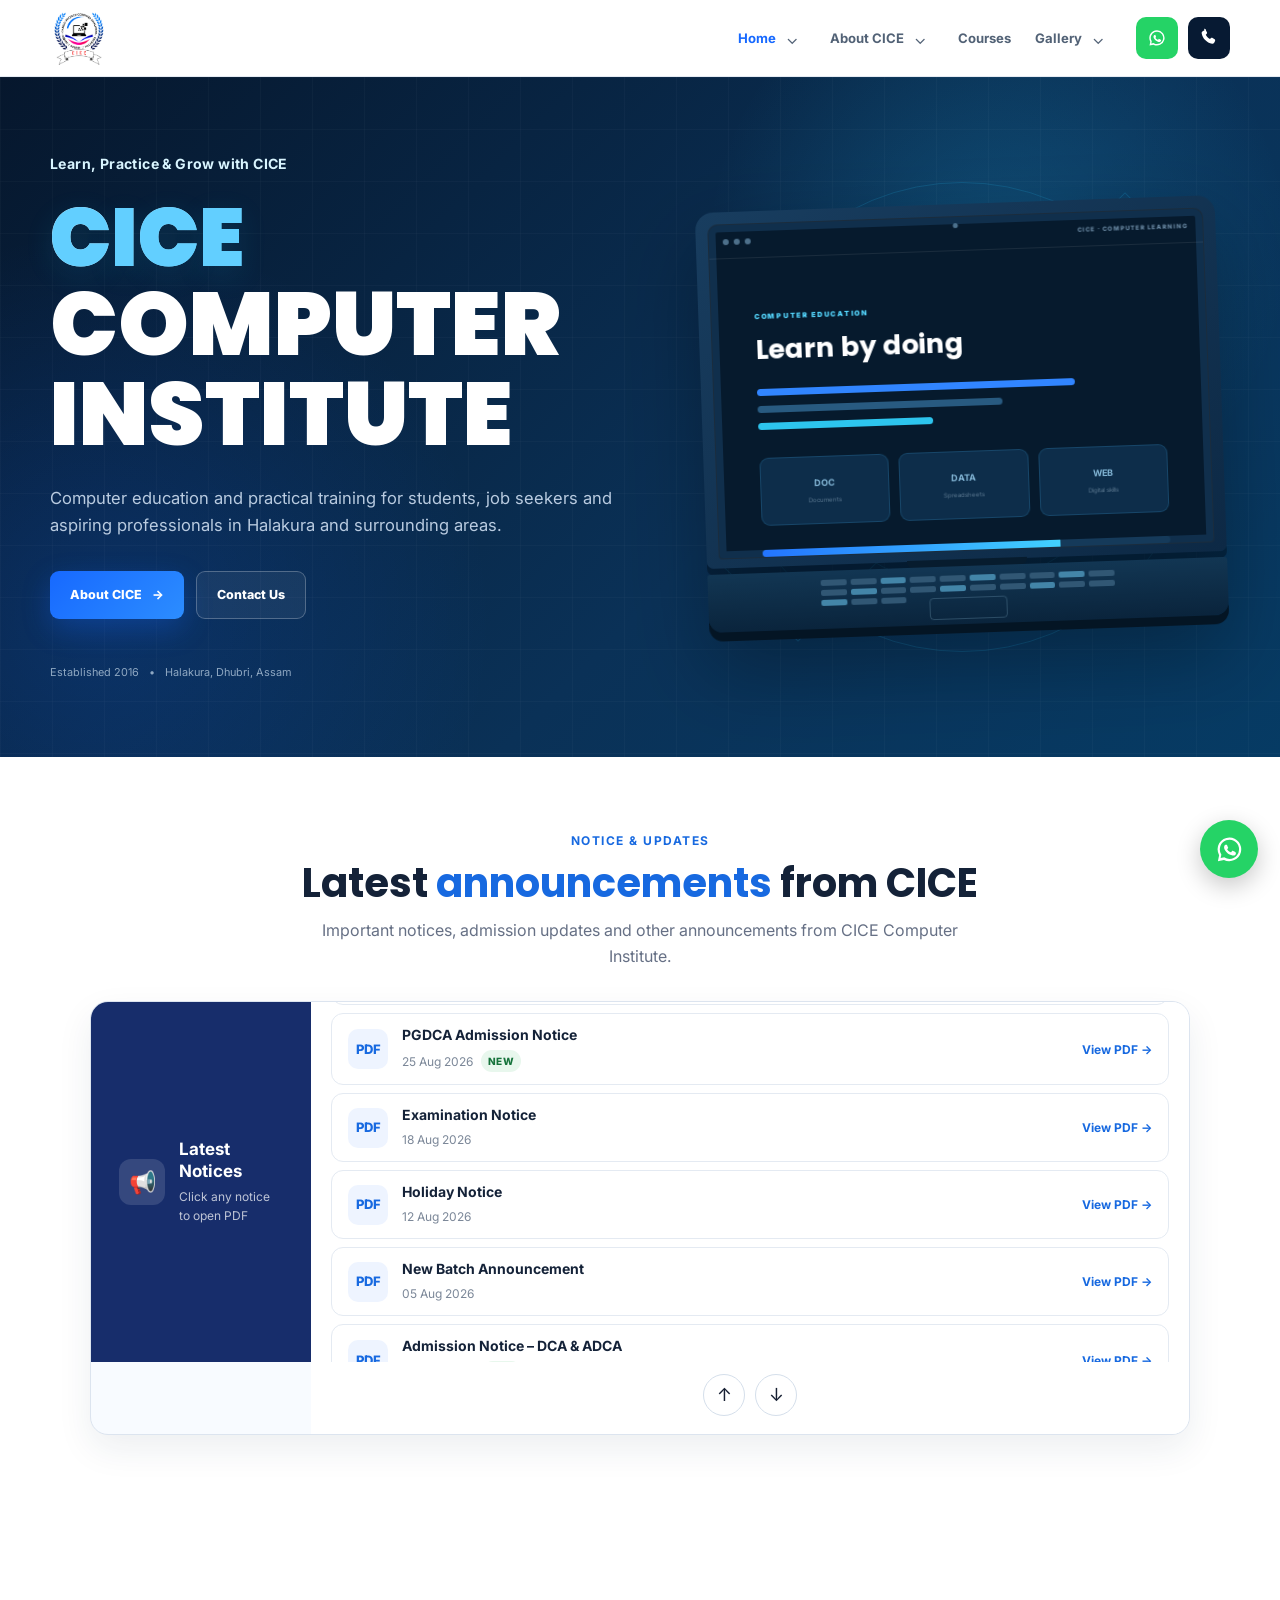
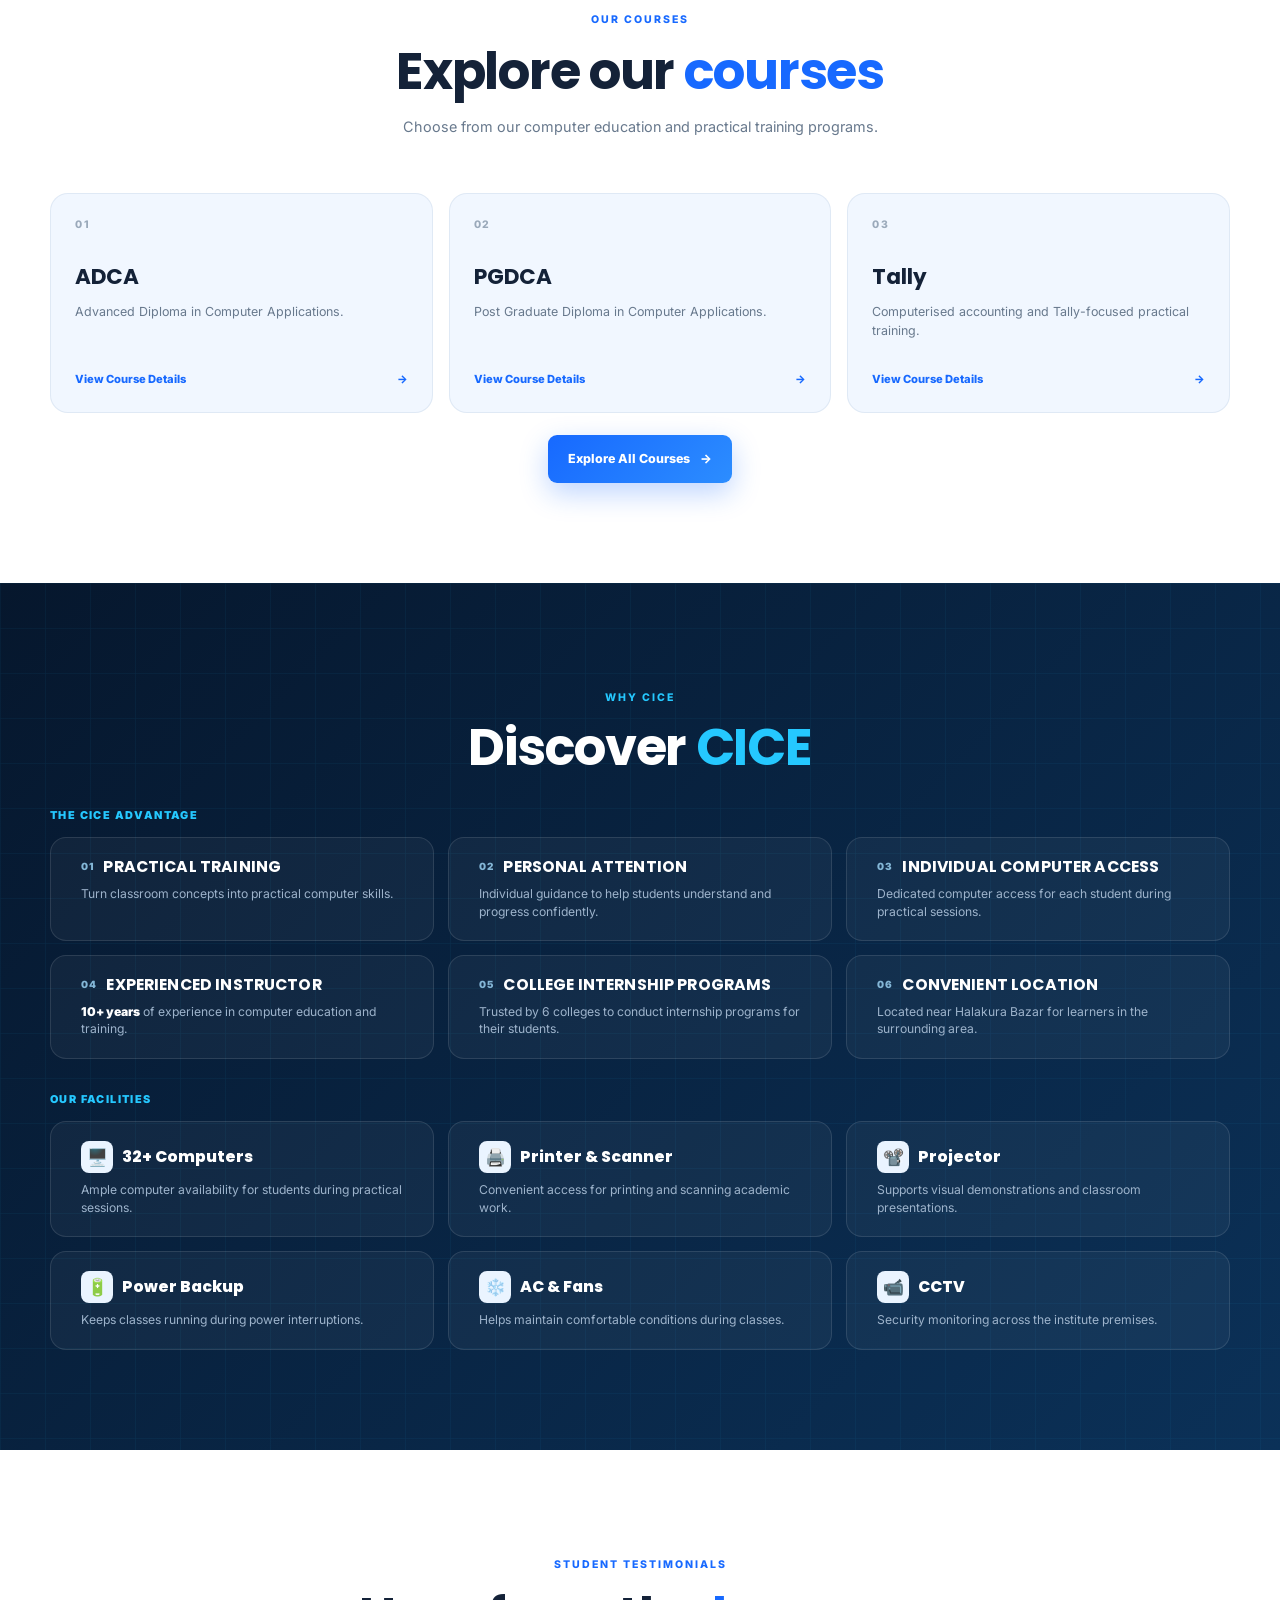
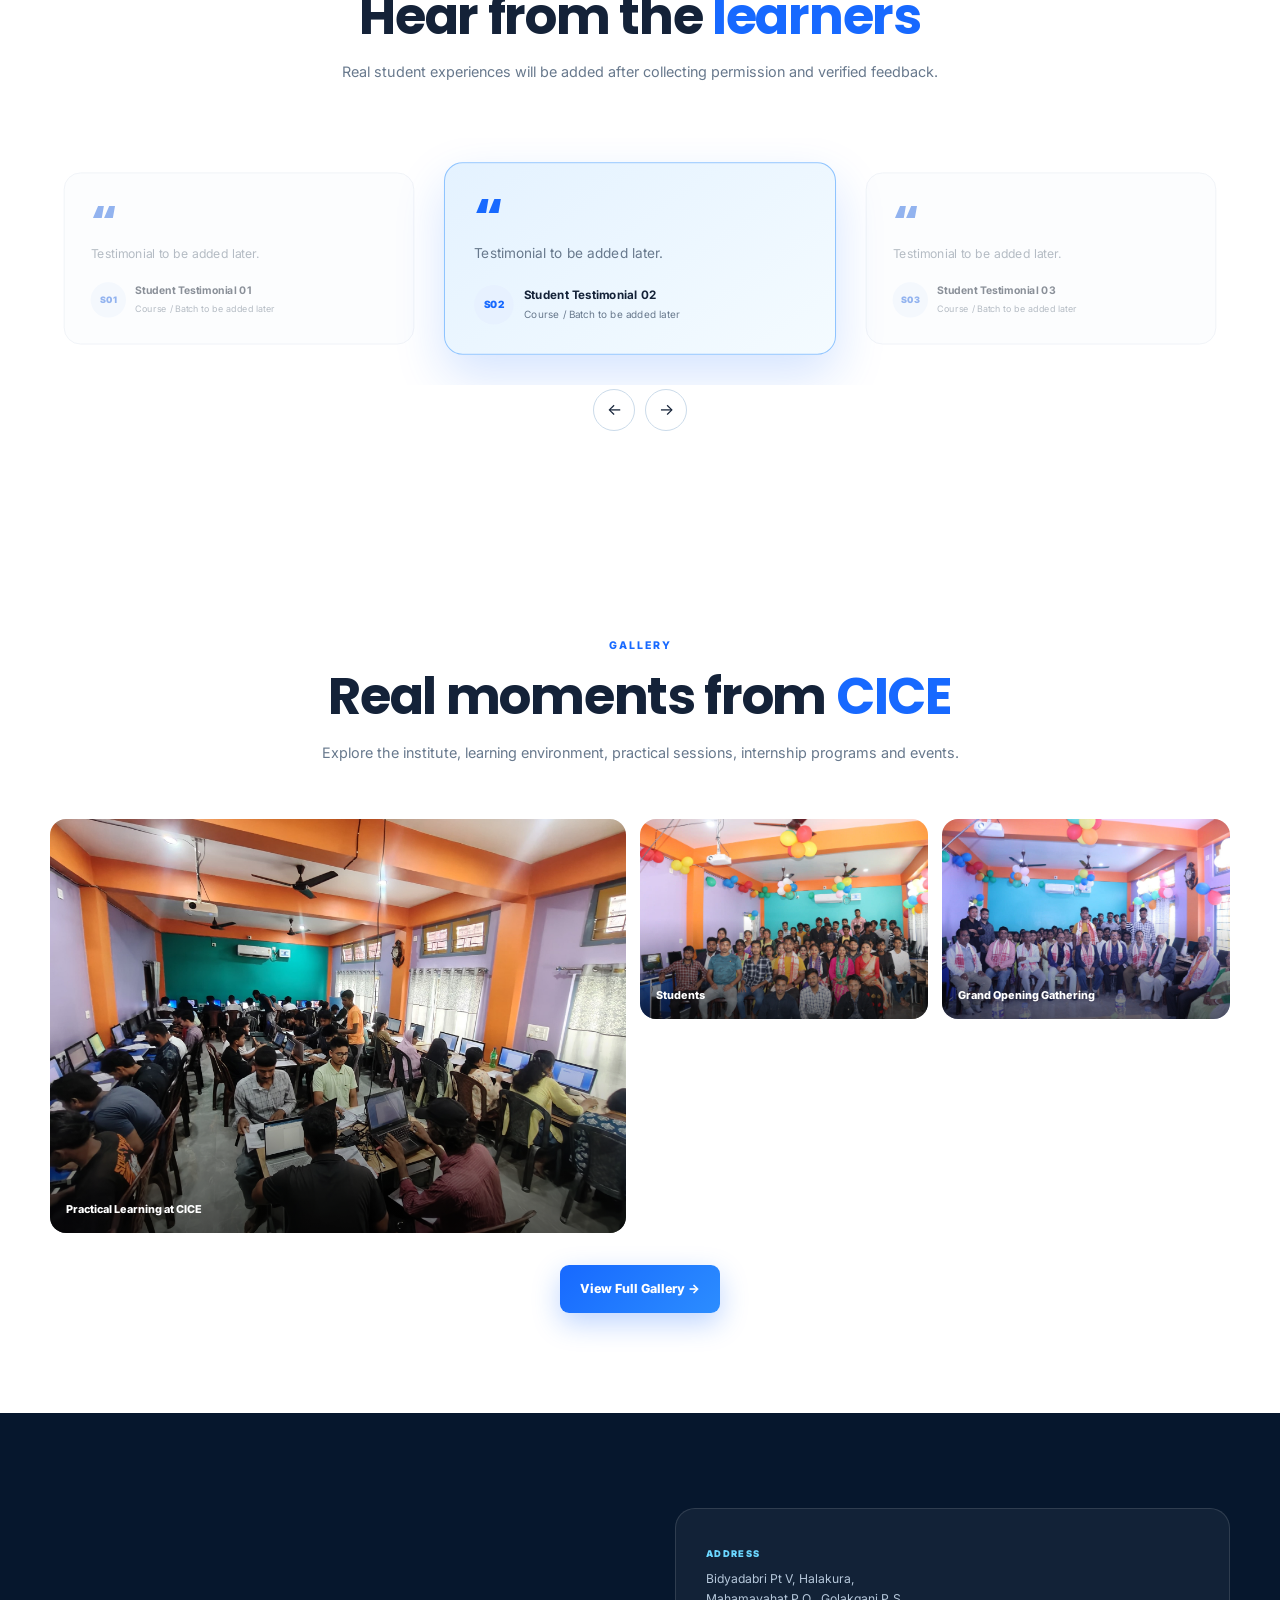
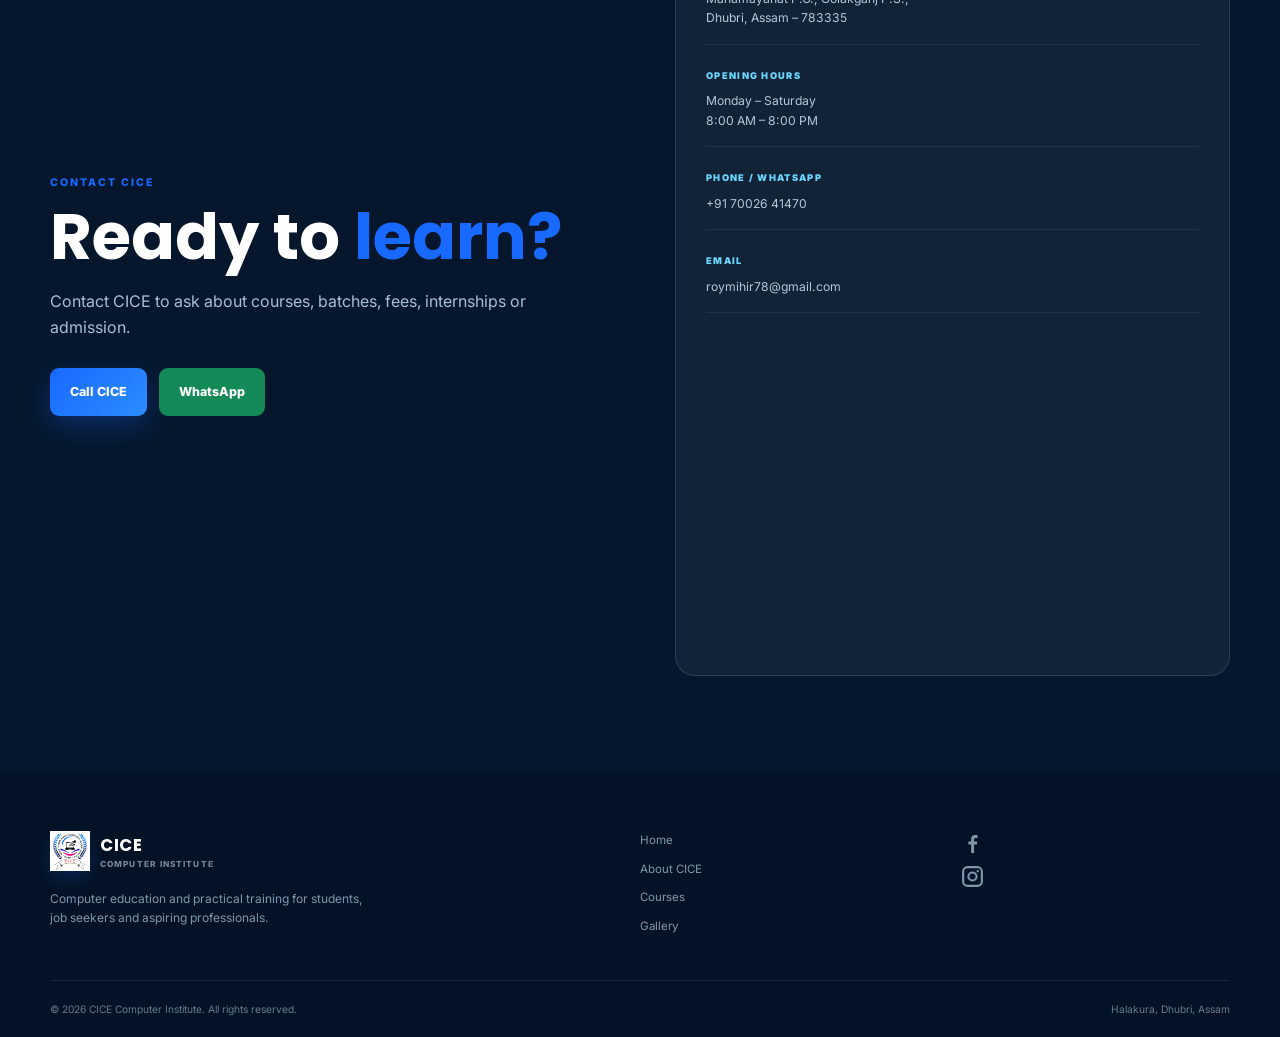
==== commit 04698992: "Normalize logo link to homepage on all pages" ====
--- a/index.html
+++ b/index.html
@@ -72,9 +72,9 @@
 <!-- Contains the CICE branding, navigation links, mobile menu button and WhatsApp button. -->
 <header class="site-header">
     <nav class="navbar container">
-    <a href="about.html" class="brand" aria-label="CICE Computer Institute - Home">
-        <img src="assets/images/cice-logo-nav.png" alt="CICE Computer Institute official logo" class="brand-logo">
-    </a>
+    <a href="index.html" class="brand" aria-label="CICE Computer Institute - Home">
+    <img src="assets/images/cice-logo-nav.png" alt="CICE Computer Institute official logo" class="brand-logo">
+</a>
 
     <button class="menu-toggle" id="menuToggle" type="button"
             aria-label="Open menu" aria-expanded="false">☰</button>
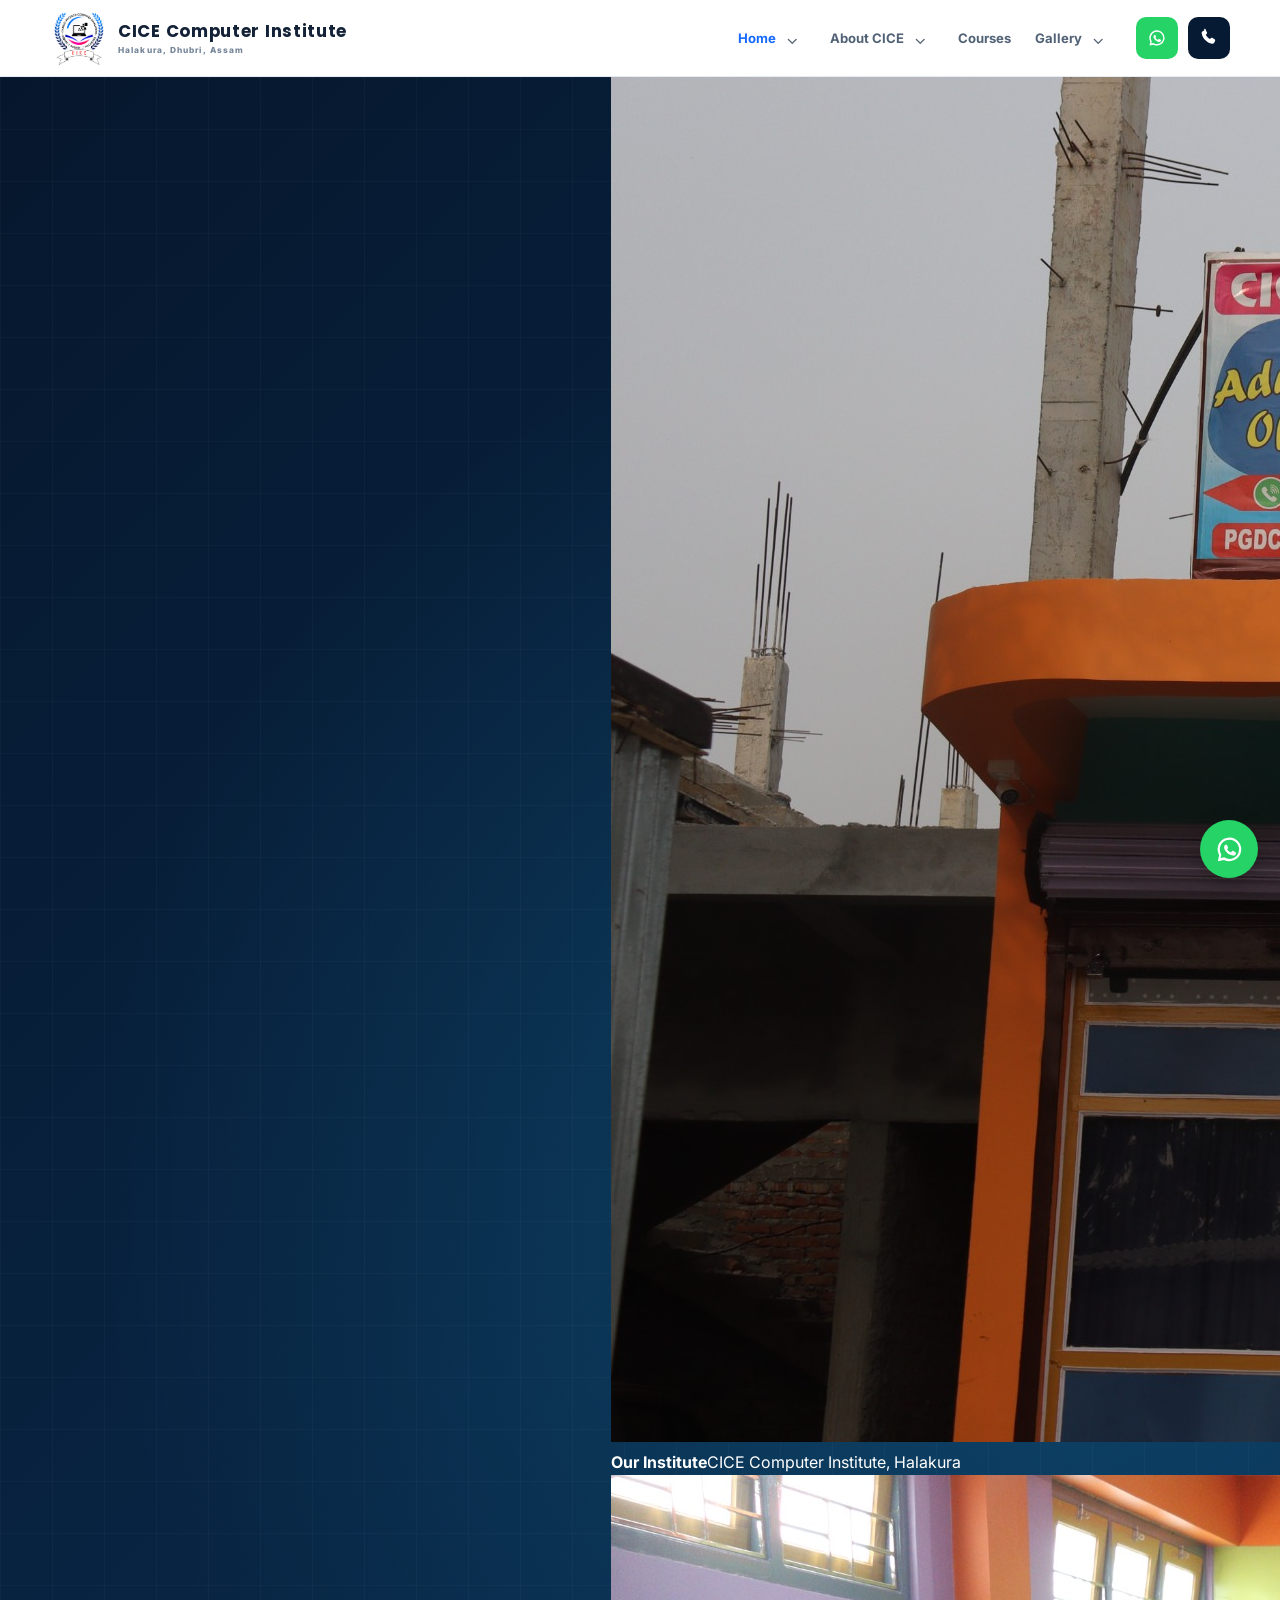
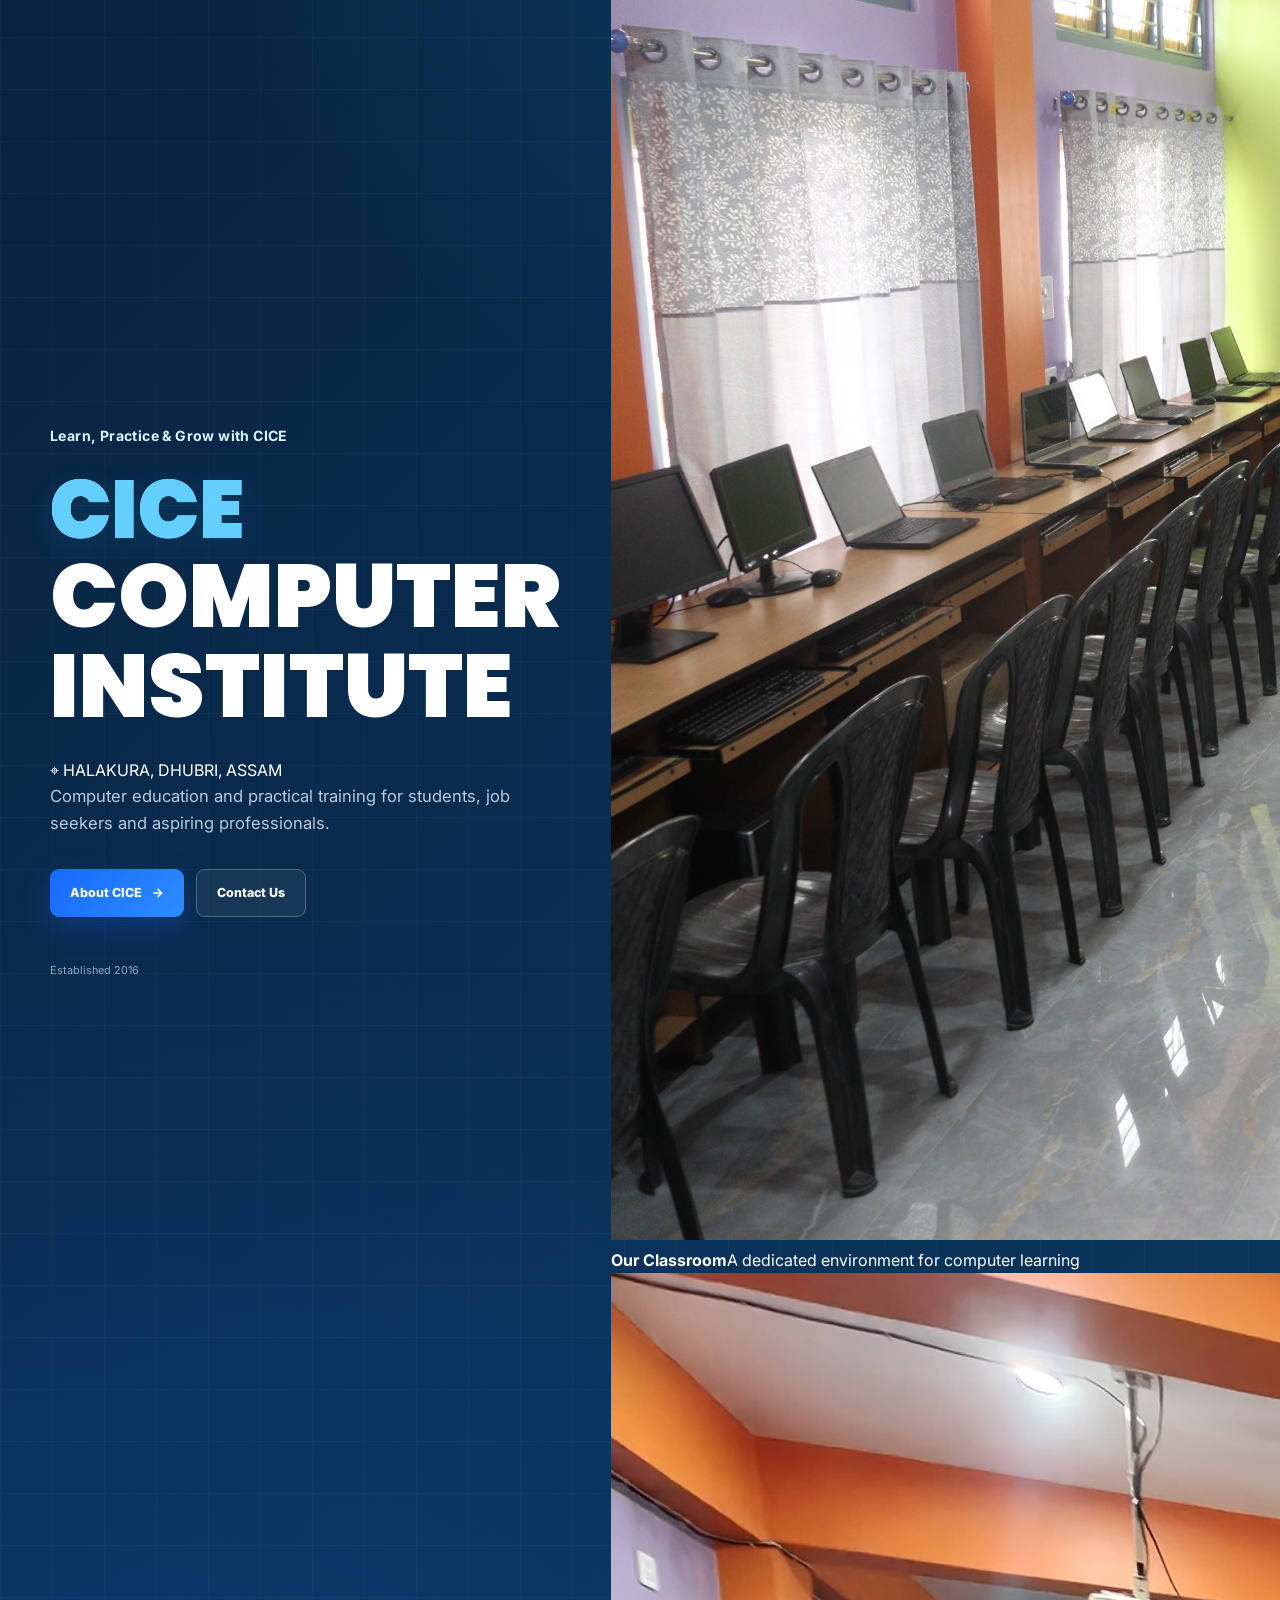
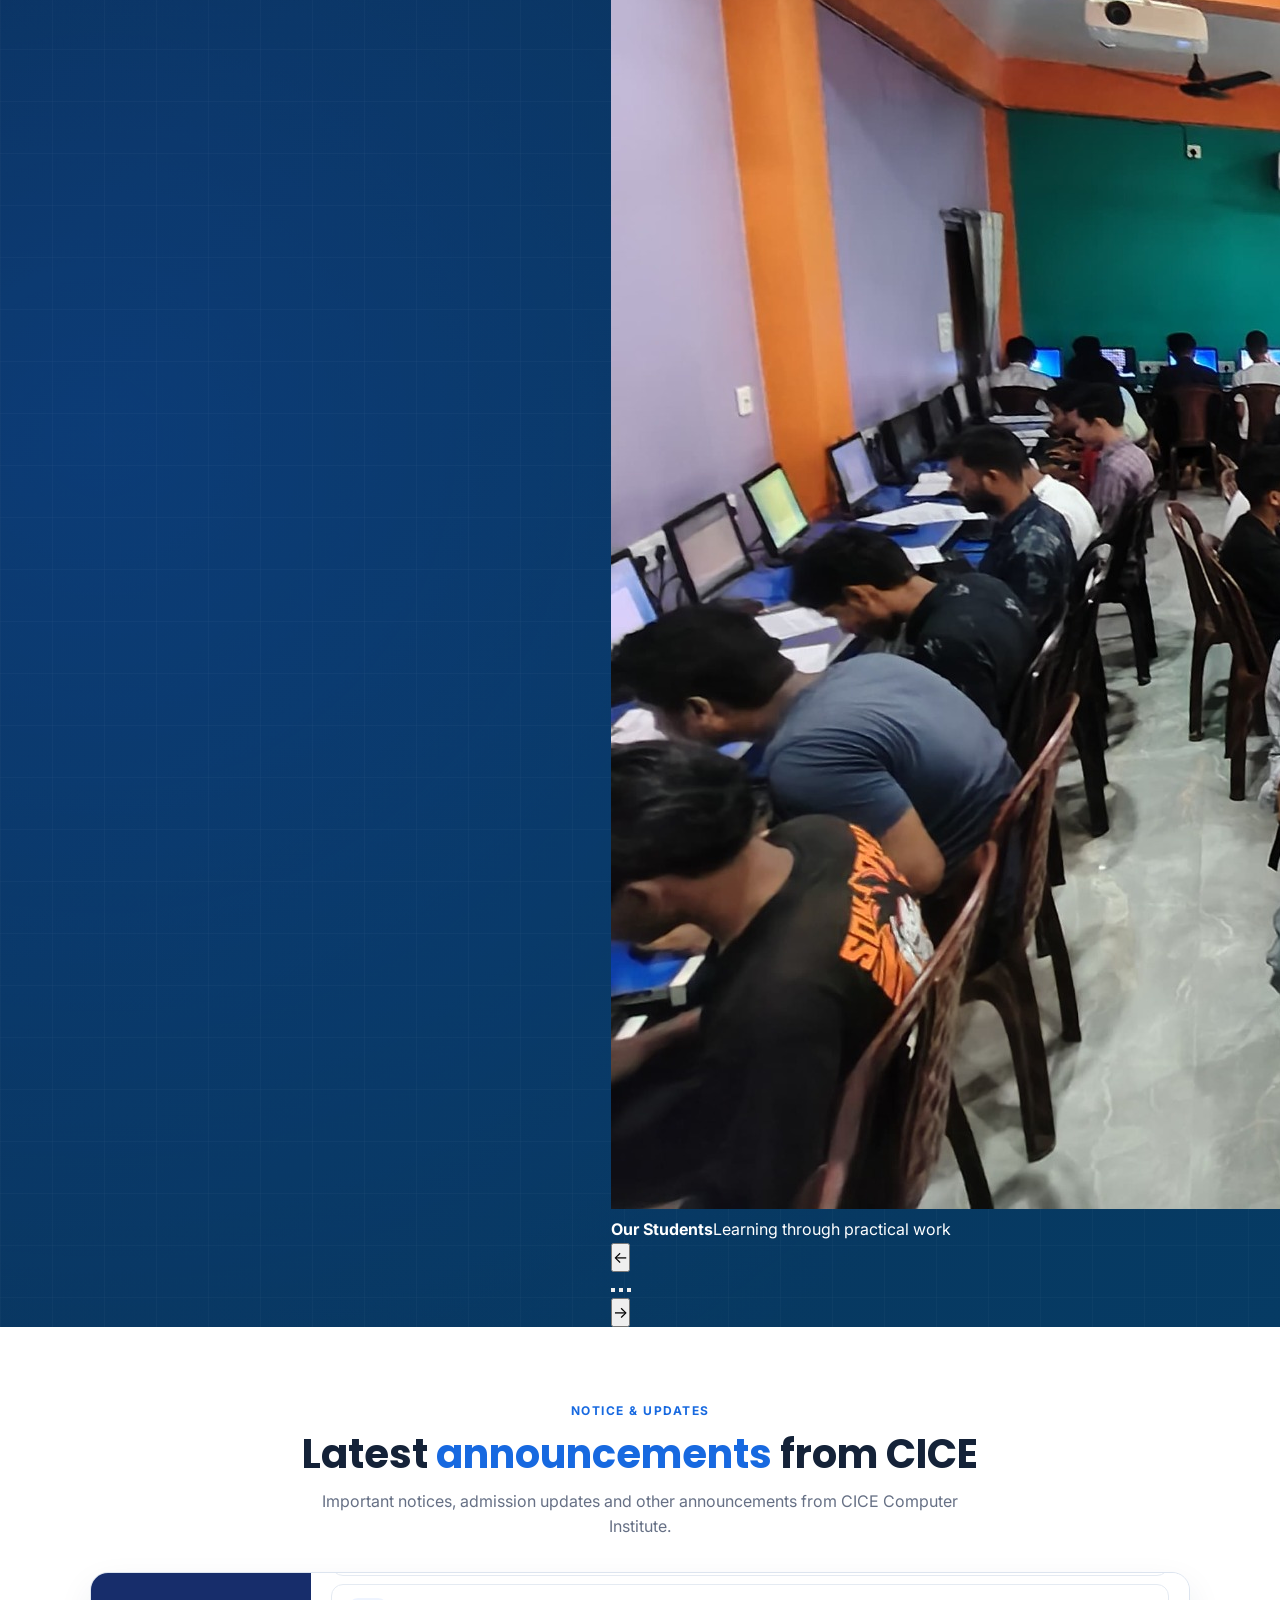
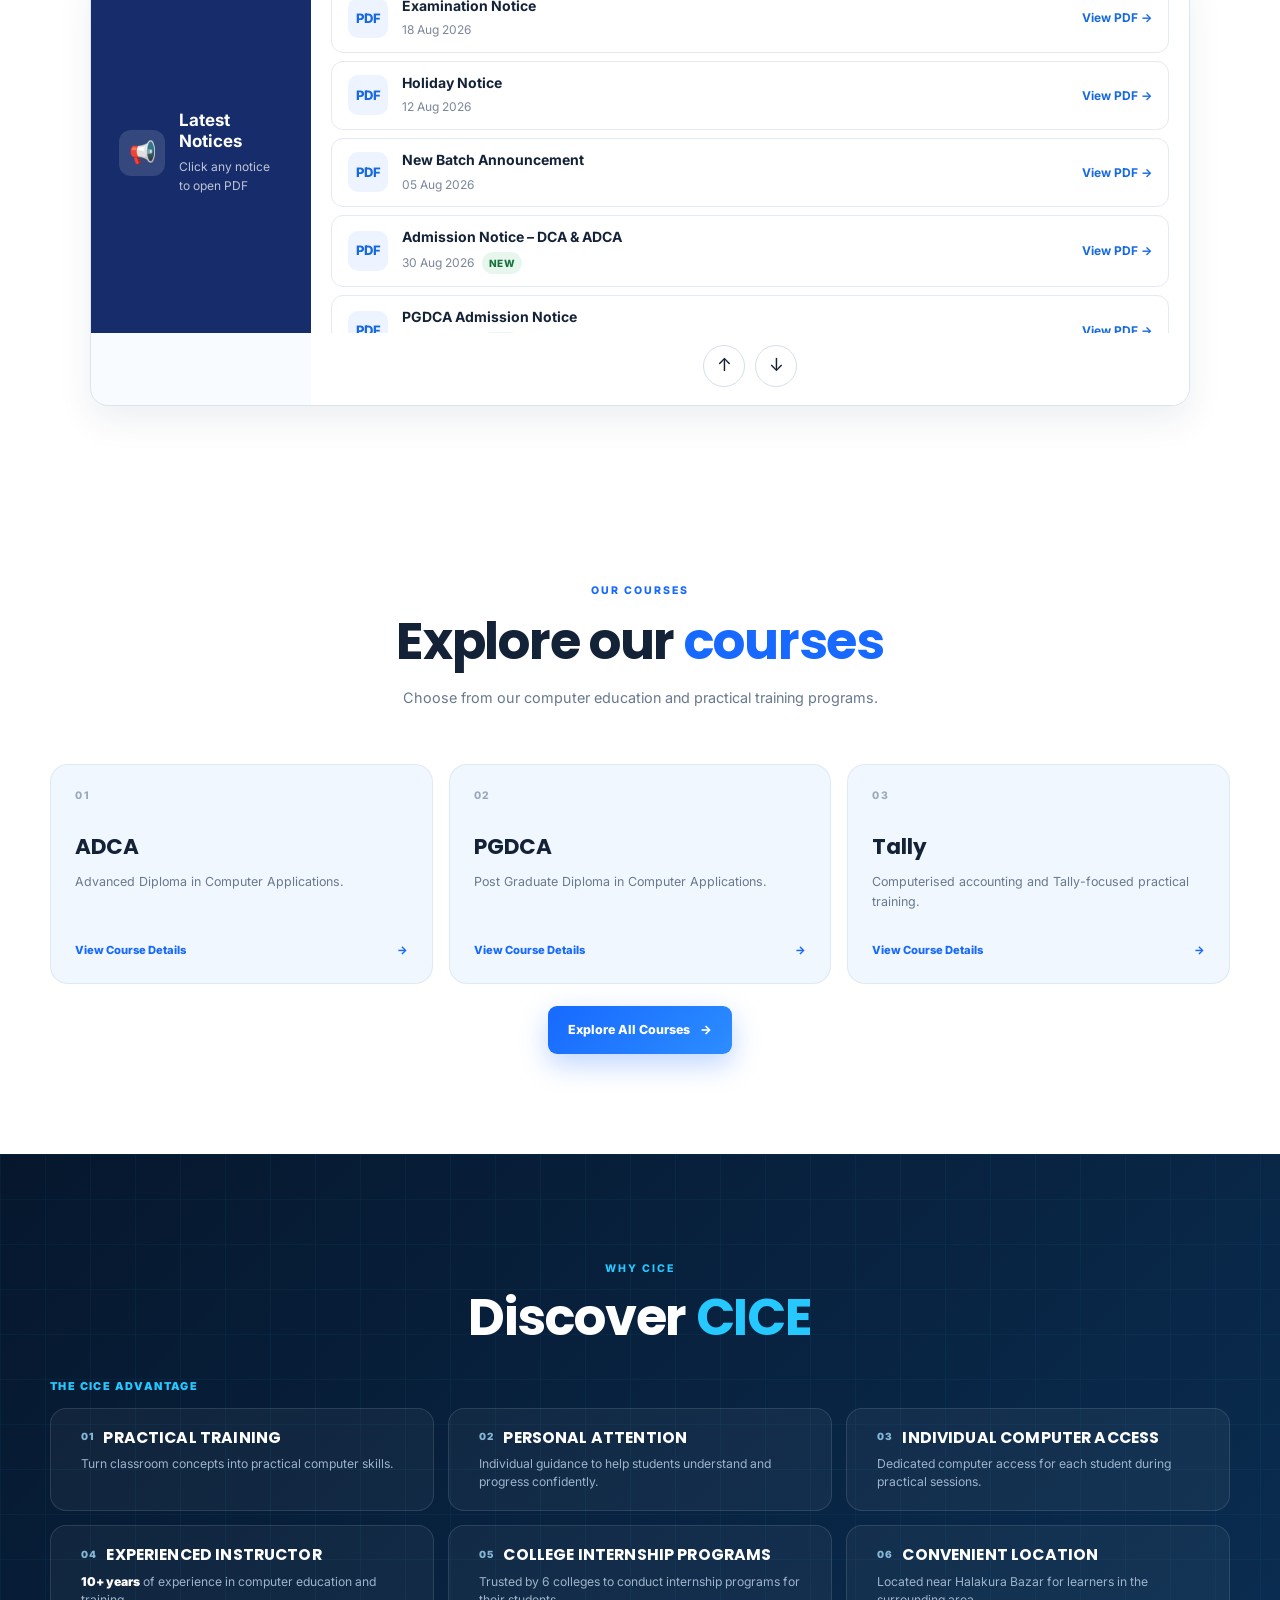
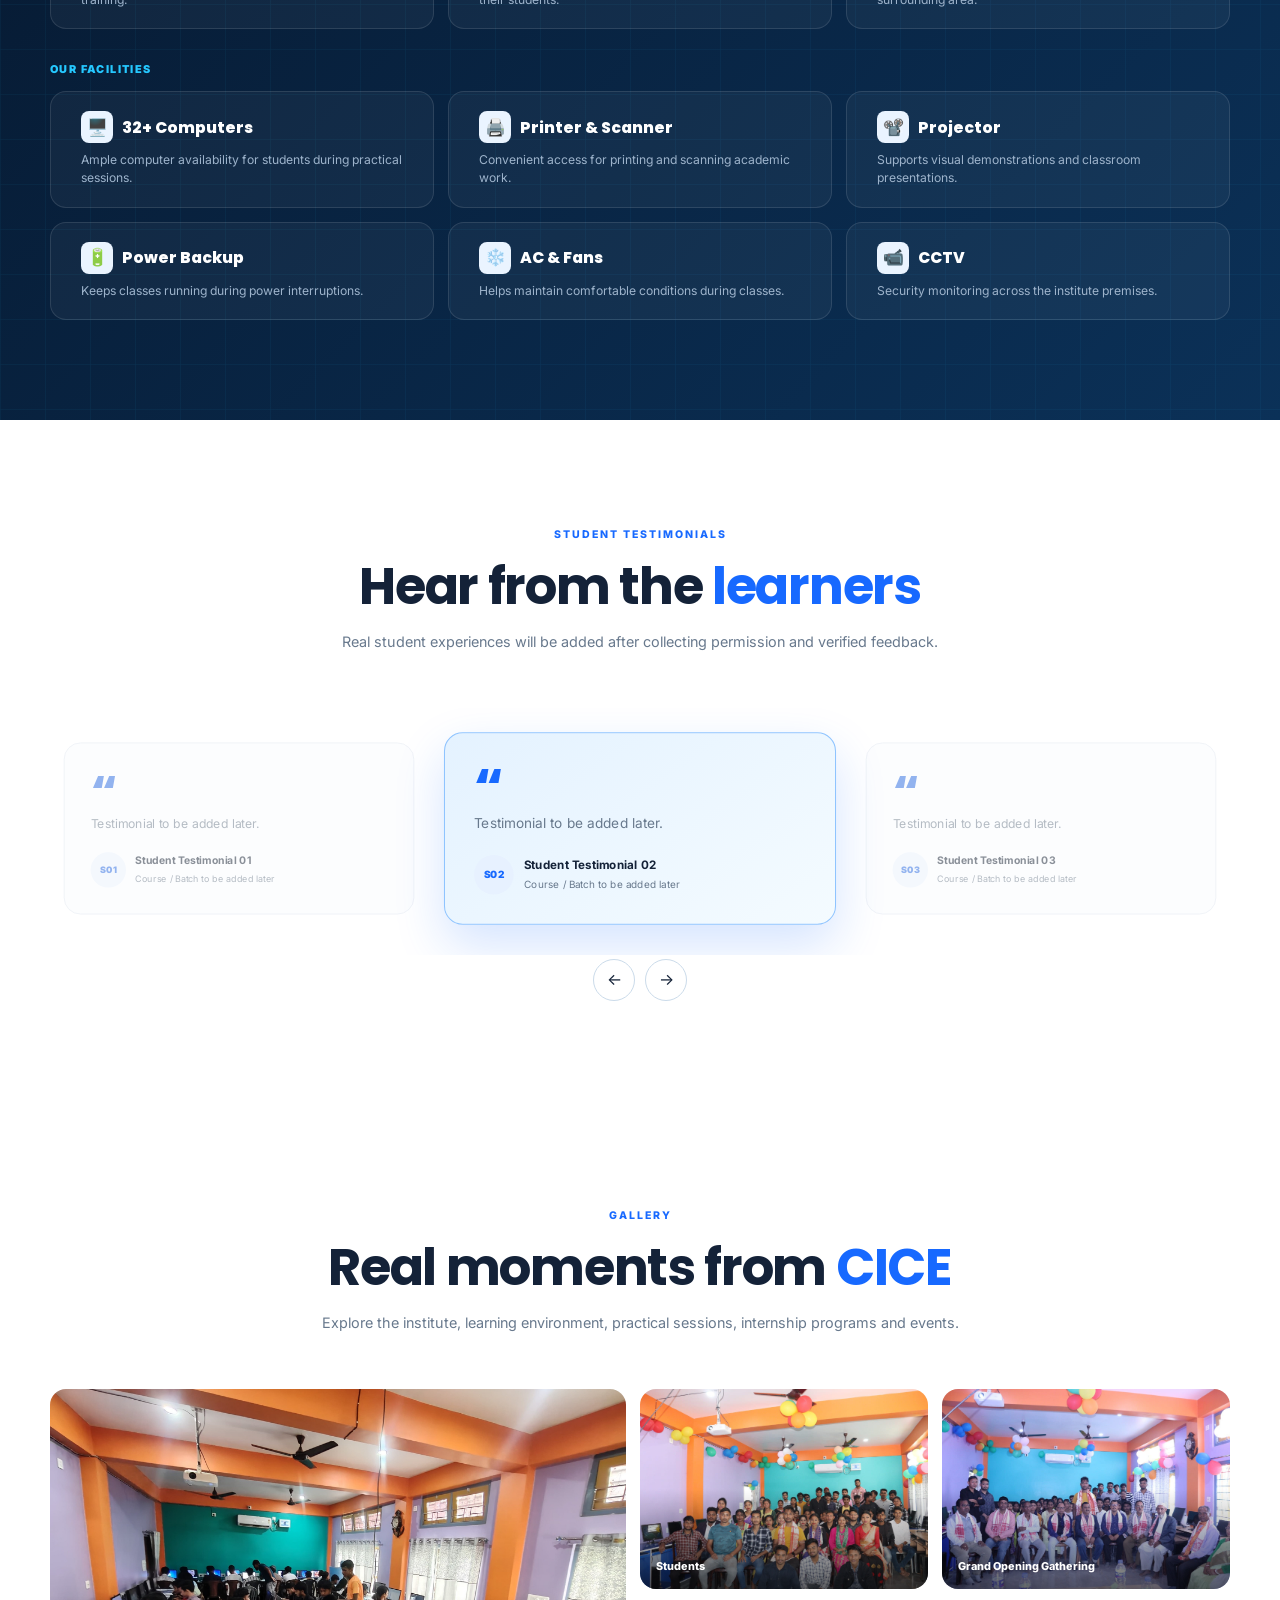
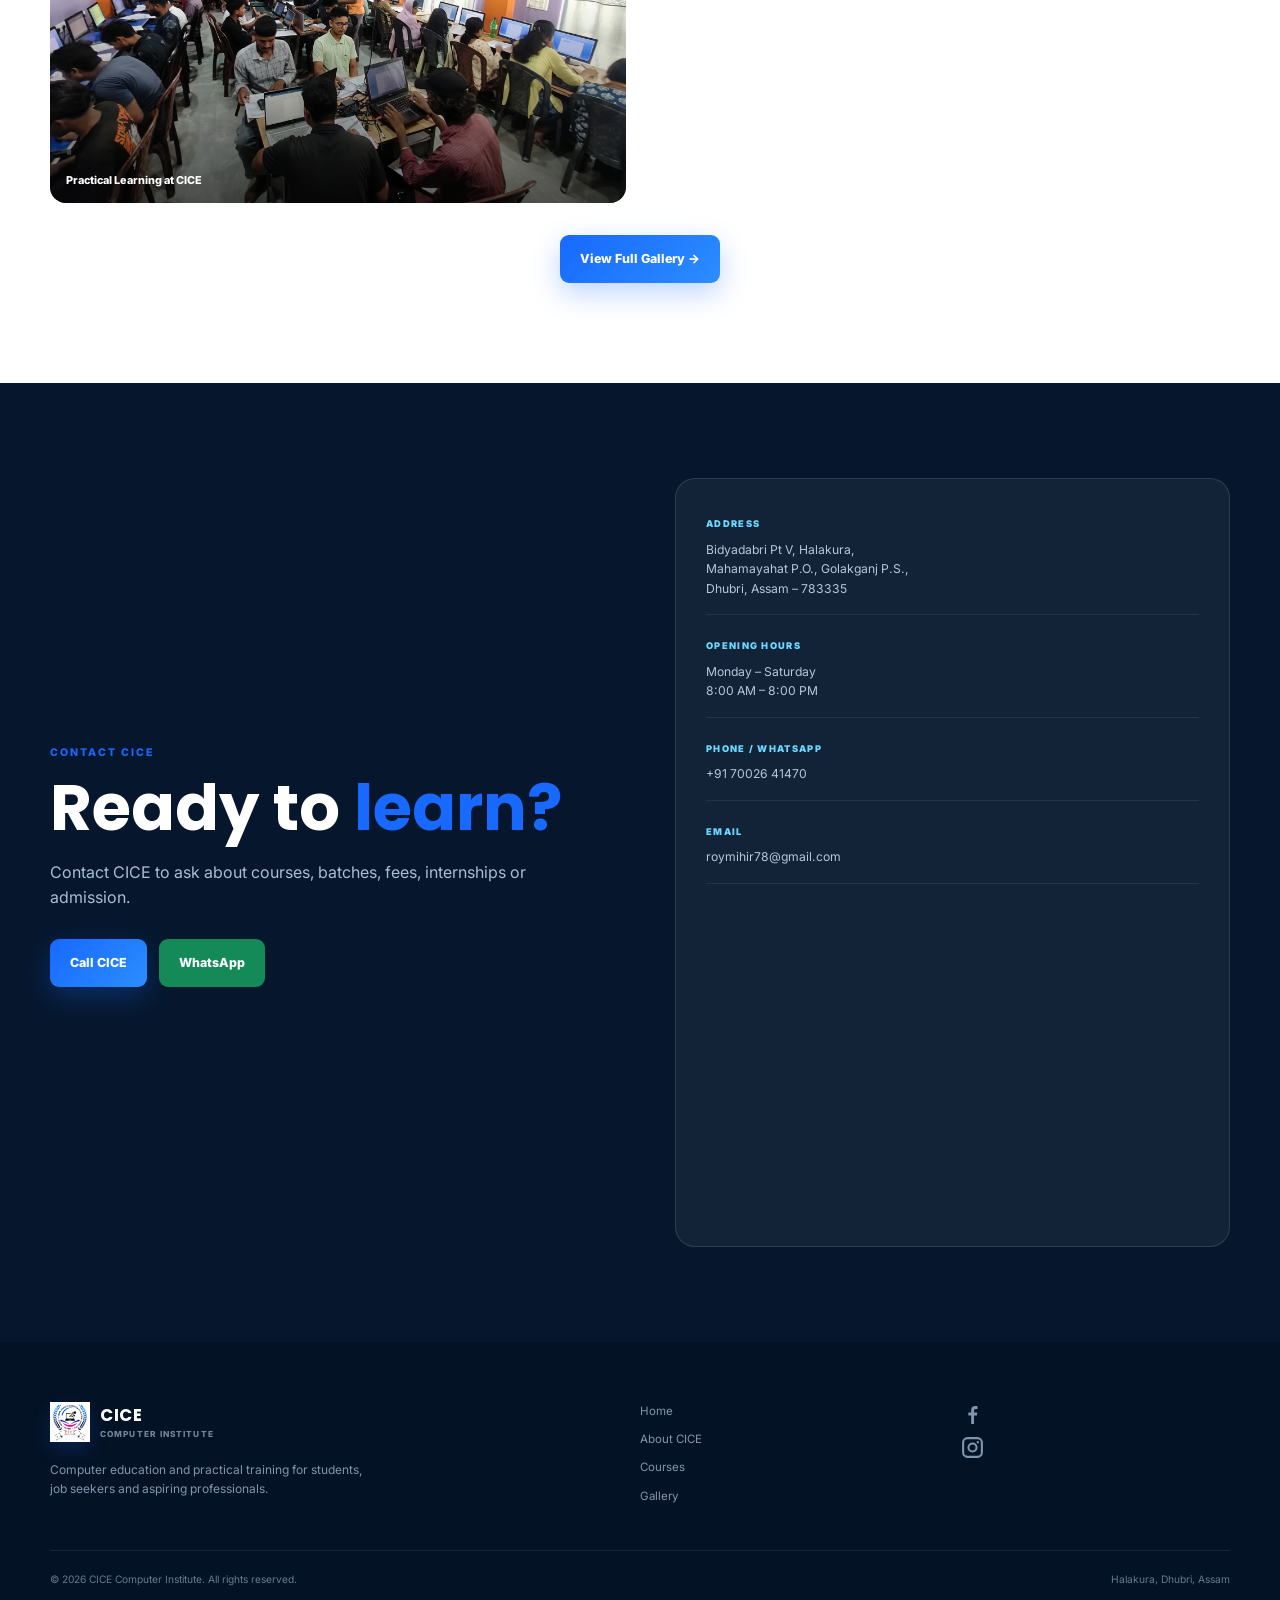
==== commit 46b9c22d: "Enhance header branding and hero section layout Updated header with additional branding information " ====
--- a/index.html
+++ b/index.html
@@ -73,8 +73,12 @@
 <header class="site-header">
     <nav class="navbar container">
     <a href="index.html" class="brand" aria-label="CICE Computer Institute - Home">
-    <img src="assets/images/cice-logo-nav.png" alt="CICE Computer Institute official logo" class="brand-logo">
-</a>
+        <img src="assets/images/cice-logo-nav.png" alt="CICE Computer Institute official logo" class="brand-logo">
+        <span class="brand-info">
+            <strong>CICE Computer Institute</strong>
+            <small>Halakura, Dhubri, Assam</small>
+        </span>
+    </a>
 
     <button class="menu-toggle" id="menuToggle" type="button"
             aria-label="Open menu" aria-expanded="false">☰</button>
@@ -156,14 +160,19 @@
         <div class="hero-content">
             <div class="hero-kicker">Learn, Practice &amp; Grow with CICE</div>
 
-            <!-- Main CICE heading. CSS controls its size and responsive appearance. -->
+            <!-- Main CICE heading. The location badge below identifies this specific institute. -->
             <h1 class="hero-brand">
                 <span class="hero-brand-cice">CICE</span>
                 <span class="hero-brand-institute">COMPUTER</span>
                 <span class="hero-brand-institute">INSTITUTE</span>
             </h1>
 
-            <p>Computer education and practical training for students, job seekers and aspiring professionals in Halakura and surrounding areas.</p>
+            <div class="hero-location" aria-label="CICE location">
+                <span class="hero-location-pin" aria-hidden="true">⌖</span>
+                <span>HALAKURA, DHUBRI, ASSAM</span>
+            </div>
+
+            <p>Computer education and practical training for students, job seekers and aspiring professionals.</p>
 
             <!-- Primary actions for exploring courses and contacting CICE. -->
             <div class="hero-actions">
@@ -173,60 +182,38 @@
 
             <div class="hero-note">
                 <span>Established 2016</span>
-                <span>•</span>
-                <span>Halakura, Dhubri, Assam</span>
-            </div>
-        </div>
-
-        <!-- Decorative laptop illustration. It is hidden from assistive technologies because it is decorative. -->
-        <div class="hero-visual" aria-hidden="true">
-            <div class="hero-orbit orbit-one"></div>
-            <div class="hero-orbit orbit-two"></div>
-            <div class="hero-accent accent-top"></div>
-            <div class="hero-accent accent-bottom"></div>
-
-            <div class="laptop-hero">
-                <div class="laptop-lid">
-                    <div class="laptop-bezel">
-                        <div class="laptop-camera"></div>
-
-                        <div class="laptop-topbar">
-                            <div class="laptop-dots">
-                                <i></i><i></i><i></i>
-                            </div>
-                            <span>CICE · COMPUTER LEARNING</span>
-                        </div>
-
-                        <div class="laptop-content">
-                            <small>COMPUTER EDUCATION</small>
-                            <h2>Learn by doing</h2>
-                            <div class="laptop-lines">
-                                <i></i><i></i><i></i>
-                            </div>
-                            <div class="laptop-cards">
-                                <div><b>DOC</b><span>Documents</span></div>
-                                <div><b>DATA</b><span>Spreadsheets</span></div>
-                                <div><b>WEB</b><span>Digital skills</span></div>
-                            </div>
-                            <div class="laptop-progress"><span></span></div>
-                        </div>
-                    </div>
-                </div>
-
-                <div class="laptop-hinge"></div>
-
-                <div class="laptop-base">
-                    <div class="keyboard">
-                        <i></i><i></i><i></i><i></i><i></i><i></i><i></i><i></i>
-                        <i></i><i></i><i></i><i></i><i></i><i></i><i></i><i></i>
-                        <i></i><i></i><i></i><i></i><i></i><i></i><i></i>
-                    </div>
-                    <div class="trackpad"></div>
-                </div>
-                <div class="laptop-front"></div>
-            </div>
-        </div>
-    </div>
+            </div>
+        </div>
+
+        <!-- Authentic photographs from the CICE gallery identify the physical institute and its learning environment. -->
+        <div class="hero-visual">
+            <div class="hero-photo-carousel" data-hero-carousel aria-label="CICE Institute photo showcase">
+                <div class="hero-photo-stage">
+                    <figure class="hero-photo-slide is-active">
+                        <img src="assets/images/gallery/life-03.jpg" alt="Exterior of CICE Computer Institute in Halakura with the institute signboard visible" loading="eager" decoding="async">
+                        <figcaption><strong>Our Institute</strong><span>CICE Computer Institute, Halakura</span></figcaption>
+                    </figure>
+                    <figure class="hero-photo-slide">
+                        <img src="assets/images/gallery/life-01.jpg" alt="CICE computer classroom with rows of computers" loading="lazy" decoding="async">
+                        <figcaption><strong>Our Classroom</strong><span>A dedicated environment for computer learning</span></figcaption>
+                    </figure>
+                    <figure class="hero-photo-slide">
+                        <img src="assets/images/gallery/life-04.jpg" alt="Students attending a computer learning session at CICE" loading="lazy" decoding="async">
+                        <figcaption><strong>Our Students</strong><span>Learning through practical work</span></figcaption>
+                    </figure>
+                </div>
+
+                <div class="hero-photo-controls">
+                    <button class="hero-photo-arrow" type="button" data-hero-prev aria-label="Previous CICE photo">←</button>
+                    <div class="hero-photo-dots" role="tablist" aria-label="Choose a CICE photo">
+                        <button class="hero-photo-dot is-active" type="button" role="tab" aria-selected="true" aria-label="Show photo 1" data-hero-dot="0"></button>
+                        <button class="hero-photo-dot" type="button" role="tab" aria-selected="false" aria-label="Show photo 2" data-hero-dot="1"></button>
+                        <button class="hero-photo-dot" type="button" role="tab" aria-selected="false" aria-label="Show photo 3" data-hero-dot="2"></button>
+                    </div>
+                    <button class="hero-photo-arrow" type="button" data-hero-next aria-label="Next CICE photo">→</button>
+                </div>
+            </div>
+        </div>
     </div>
 </section>
 
@@ -656,6 +643,85 @@
 
 <script>
 (function () {
+    function initHeroCarousel() {
+        const carousel = document.querySelector('[data-hero-carousel]');
+        if (!carousel) return;
+
+        const slides = Array.from(carousel.querySelectorAll('.hero-photo-slide'));
+        const dots = Array.from(carousel.querySelectorAll('[data-hero-dot]'));
+        const previous = carousel.querySelector('[data-hero-prev]');
+        const next = carousel.querySelector('[data-hero-next]');
+        if (!slides.length || !dots.length || !previous || !next) return;
+
+        let current = 0;
+        let timer = null;
+        const reduceMotion = window.matchMedia && window.matchMedia('(prefers-reduced-motion: reduce)').matches;
+
+        function showSlide(index) {
+            current = (index + slides.length) % slides.length;
+            slides.forEach(function (slide, i) {
+                slide.classList.toggle('is-active', i === current);
+                slide.setAttribute('aria-hidden', i === current ? 'false' : 'true');
+            });
+            dots.forEach(function (dot, i) {
+                const active = i === current;
+                dot.classList.toggle('is-active', active);
+                dot.setAttribute('aria-selected', active ? 'true' : 'false');
+                dot.tabIndex = active ? 0 : -1;
+            });
+        }
+
+        function stopAutoPlay() {
+            if (timer) {
+                window.clearInterval(timer);
+                timer = null;
+            }
+        }
+
+        function startAutoPlay() {
+            stopAutoPlay();
+            if (reduceMotion) return;
+            timer = window.setInterval(function () {
+                showSlide(current + 1);
+            }, 5000);
+        }
+
+        previous.addEventListener('click', function () {
+            showSlide(current - 1);
+            startAutoPlay();
+        });
+        next.addEventListener('click', function () {
+            showSlide(current + 1);
+            startAutoPlay();
+        });
+        dots.forEach(function (dot, index) {
+            dot.addEventListener('click', function () {
+                showSlide(index);
+                startAutoPlay();
+            });
+        });
+
+        carousel.addEventListener('mouseenter', stopAutoPlay);
+        carousel.addEventListener('mouseleave', startAutoPlay);
+        carousel.addEventListener('focusin', stopAutoPlay);
+        carousel.addEventListener('focusout', function (event) {
+            if (!carousel.contains(event.relatedTarget)) startAutoPlay();
+        });
+
+        showSlide(0);
+        startAutoPlay();
+    }
+
+    if (document.readyState === 'loading') {
+        document.addEventListener('DOMContentLoaded', initHeroCarousel, {once:true});
+    } else {
+        initHeroCarousel();
+    }
+})();
+</script>
+
+<script>
+(function () {
     function initDiscoverCiceReveal() {
         const section = document.querySelector('.discover-cice-section');
         const cards = section ? section.querySelectorAll('.discover-reveal') : [];
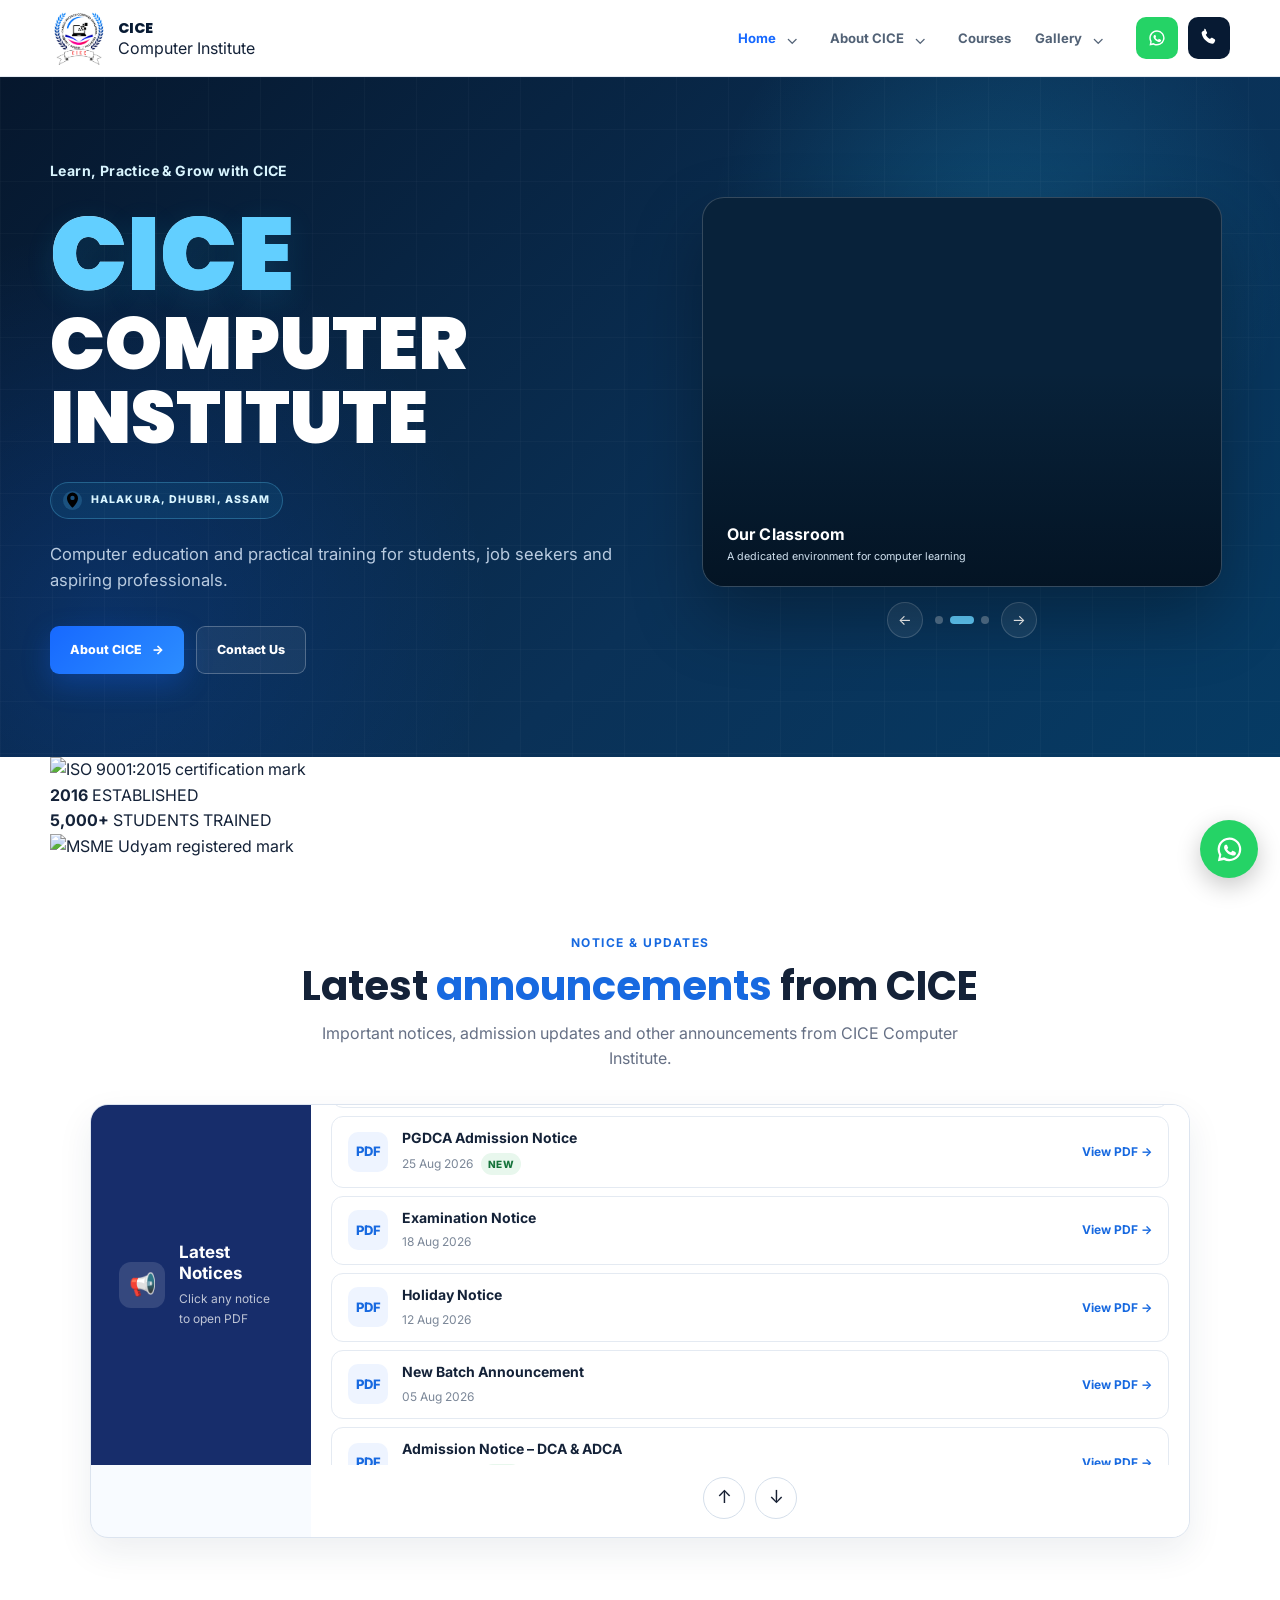
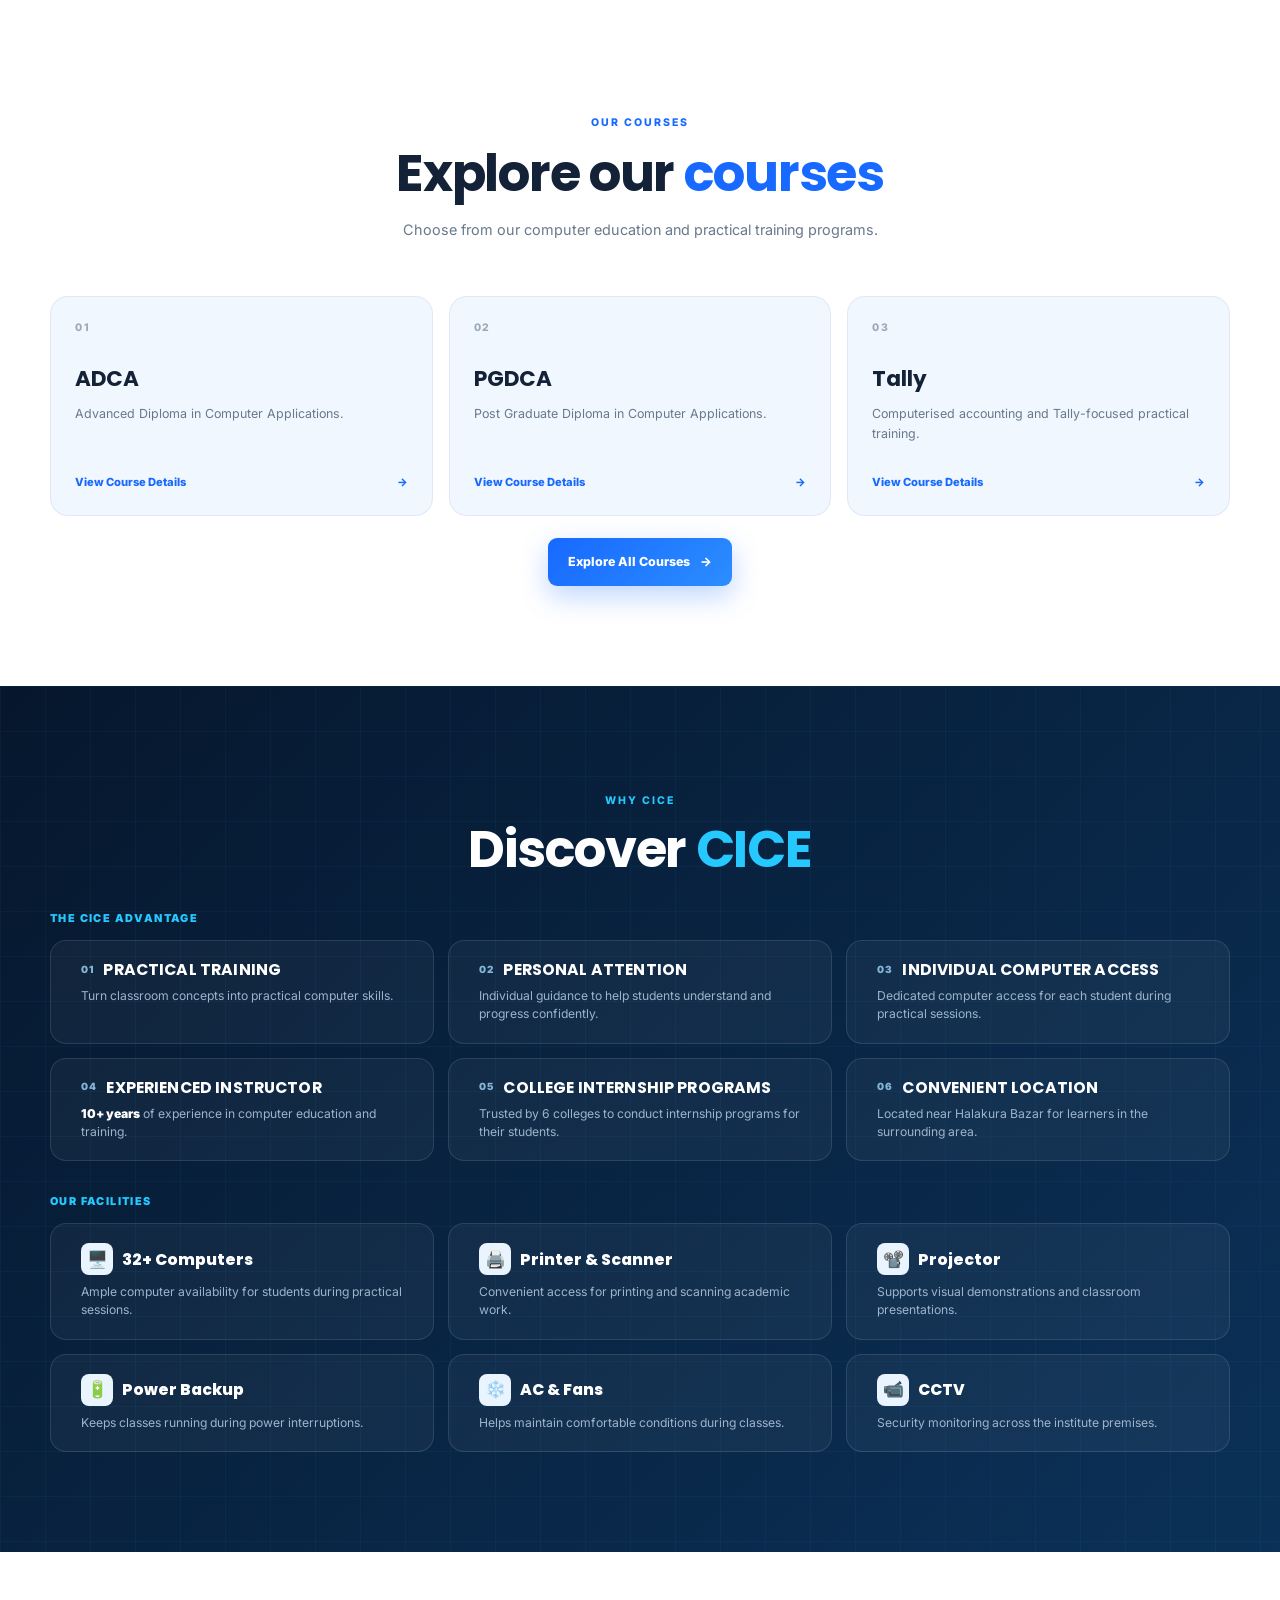
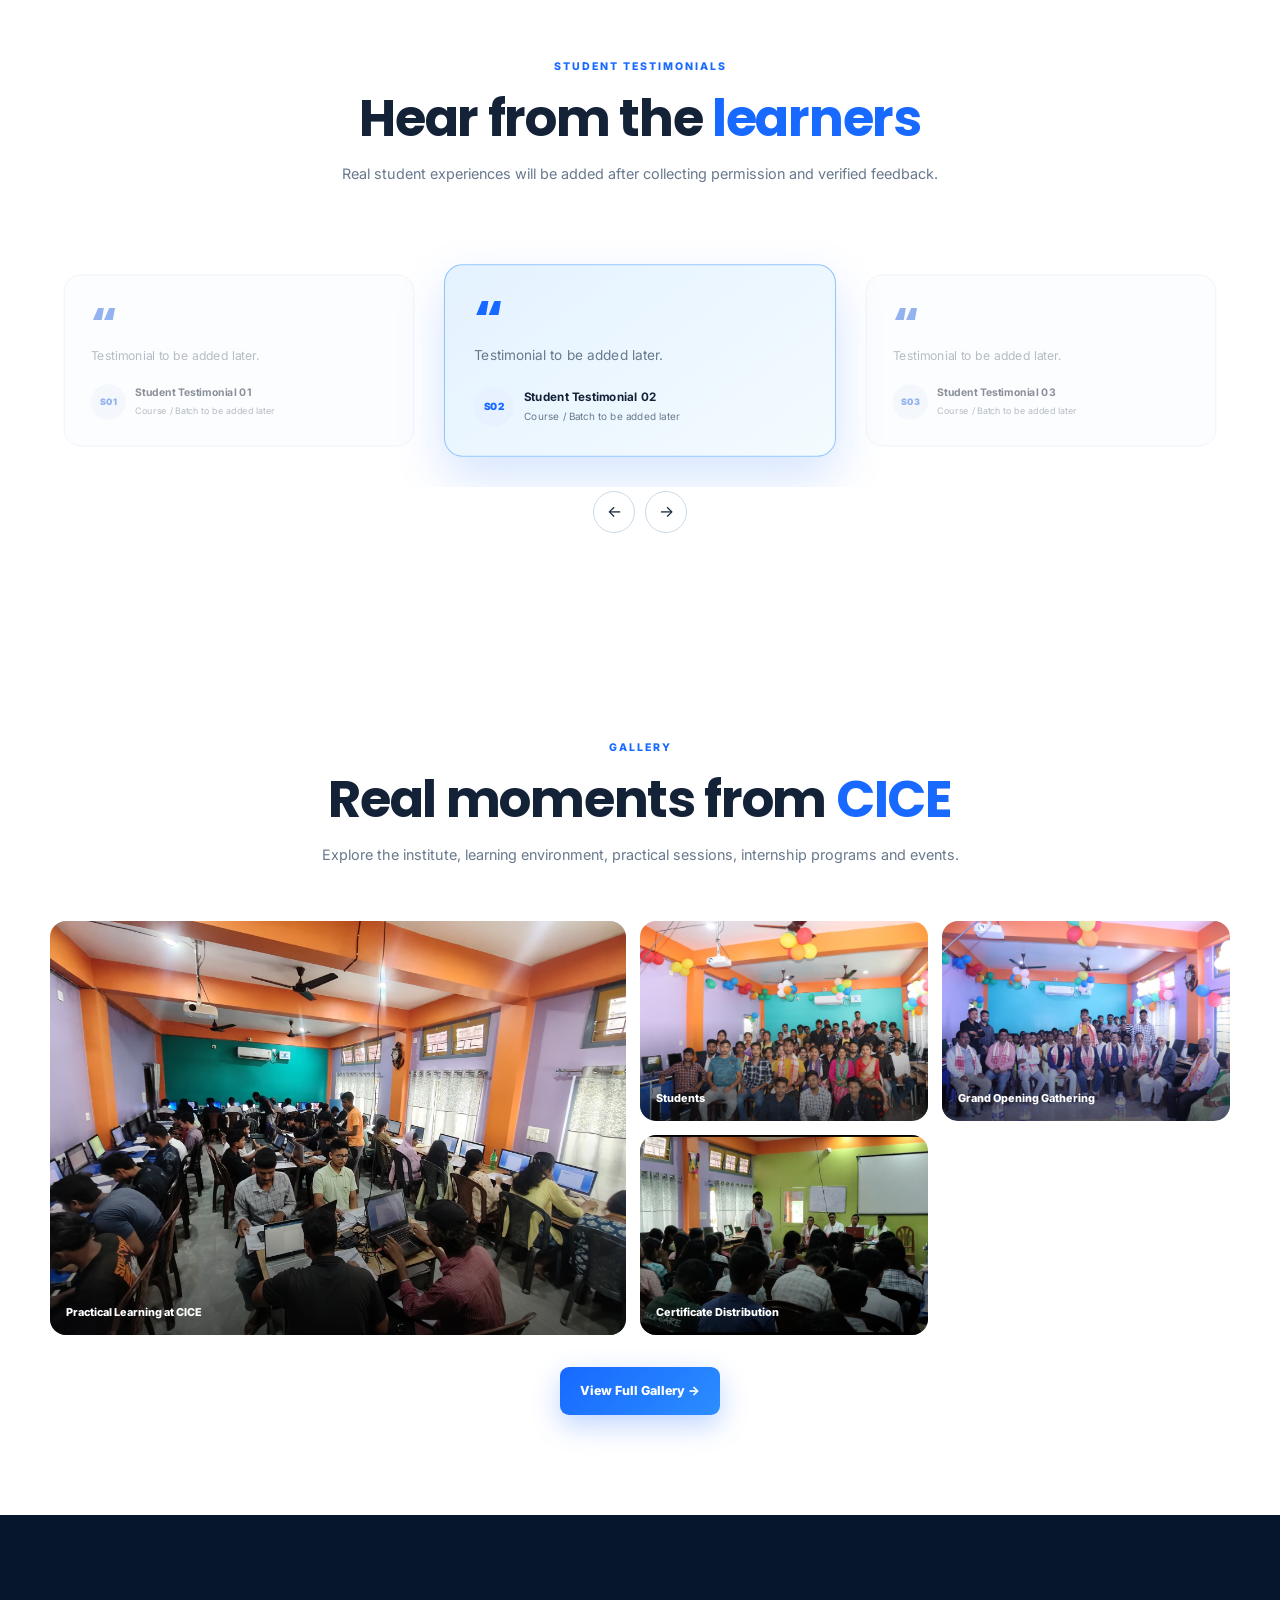
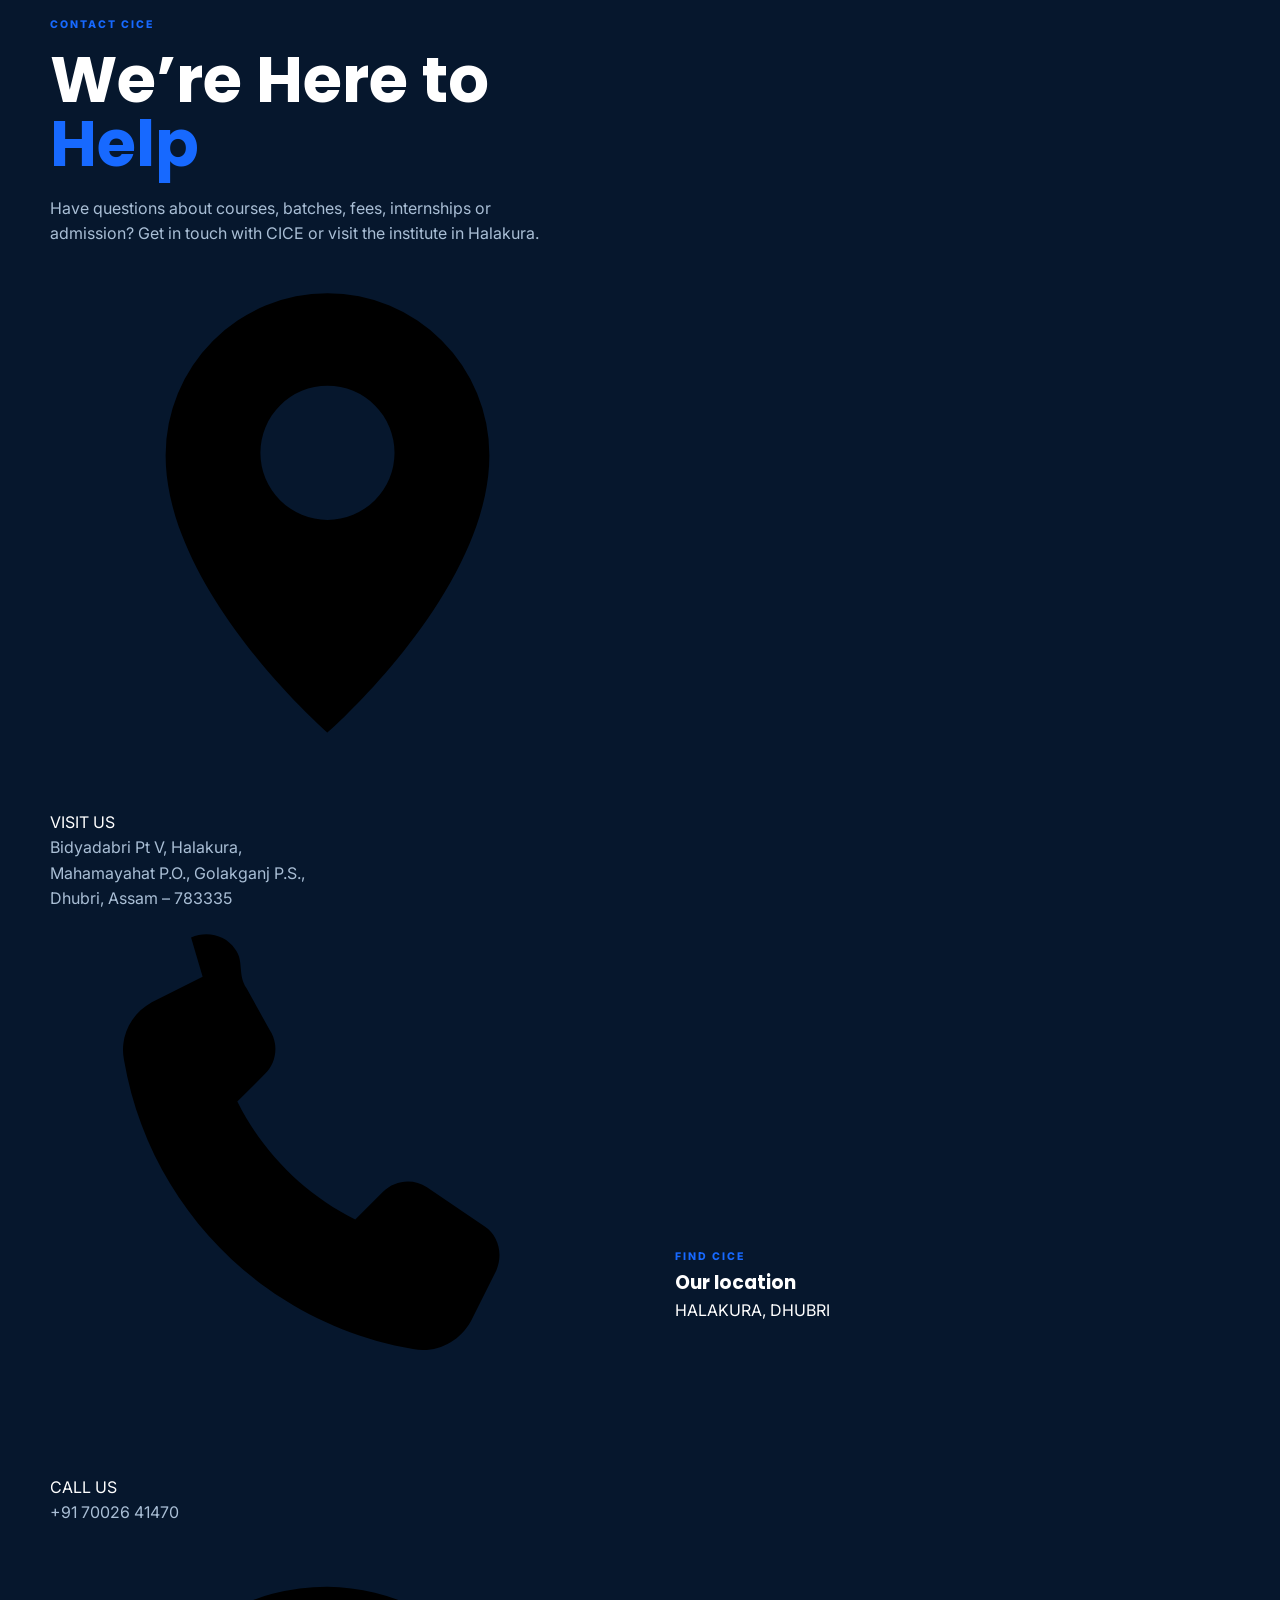
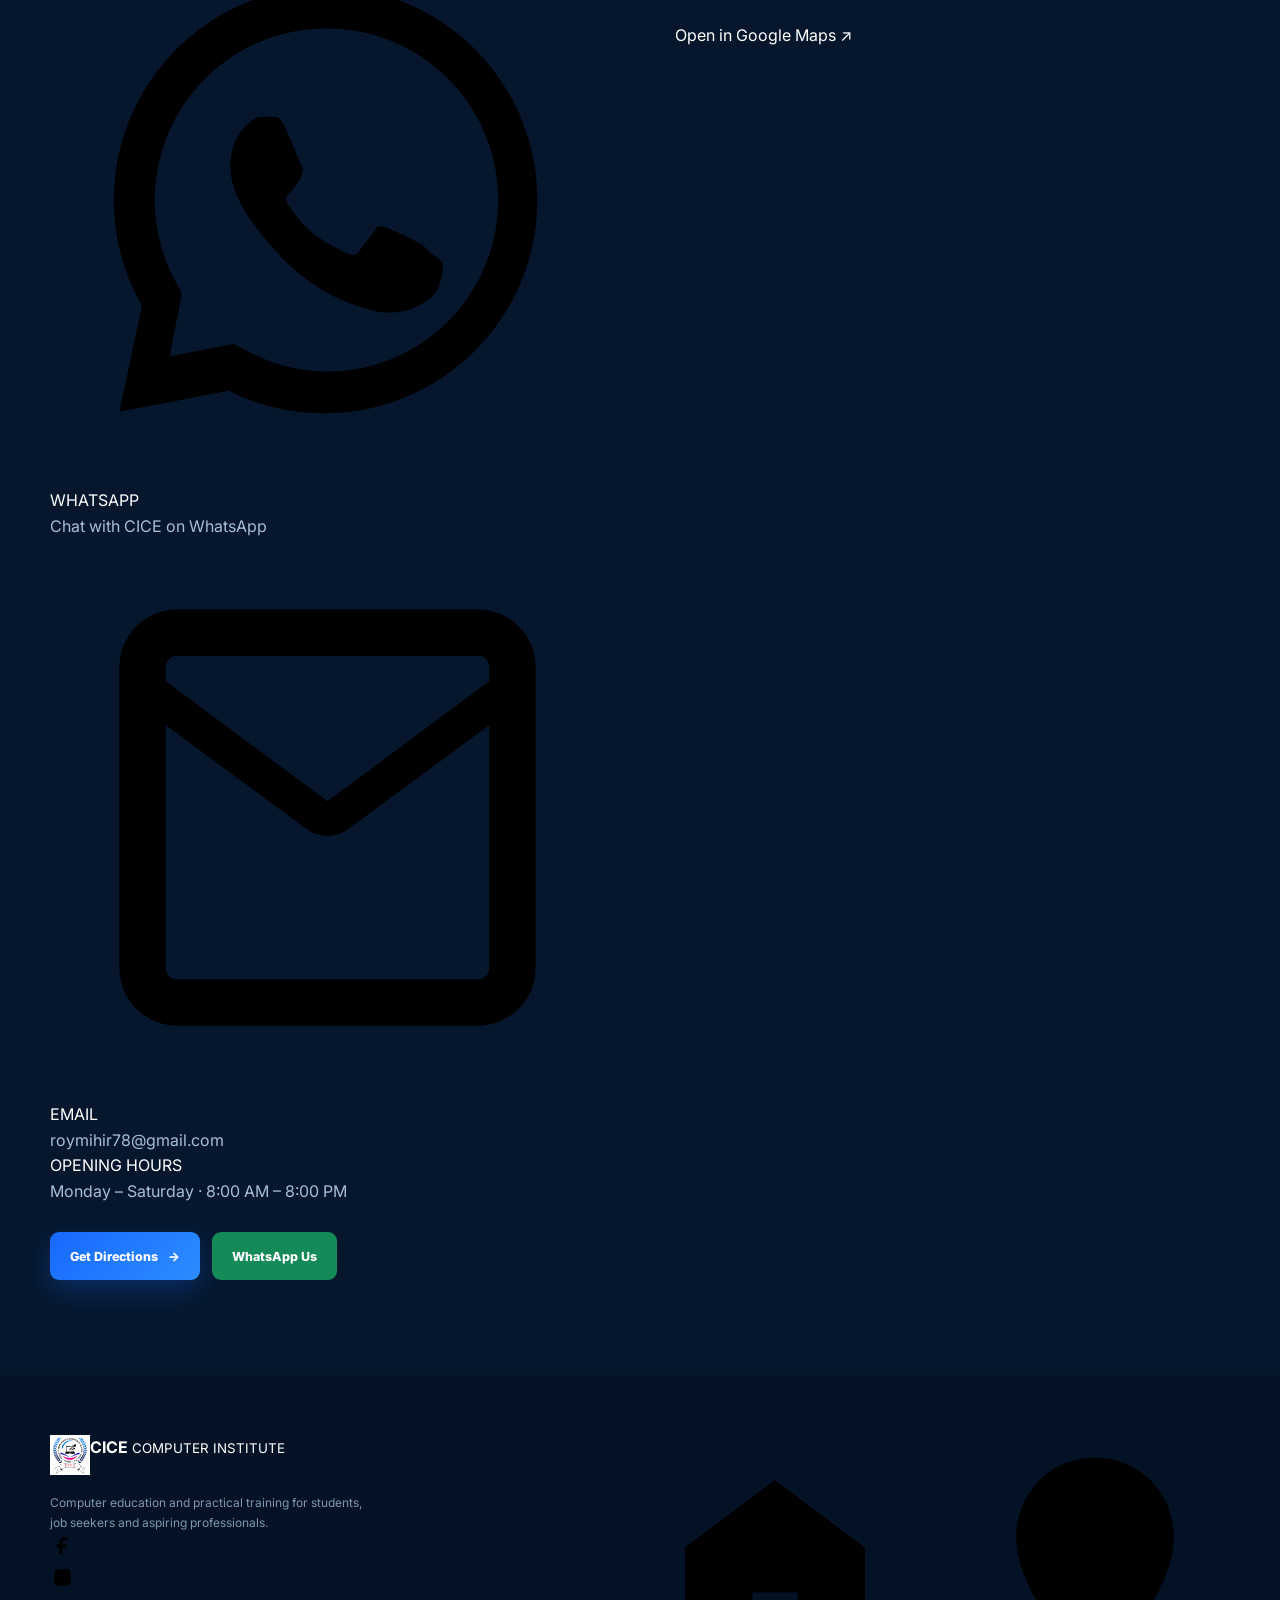
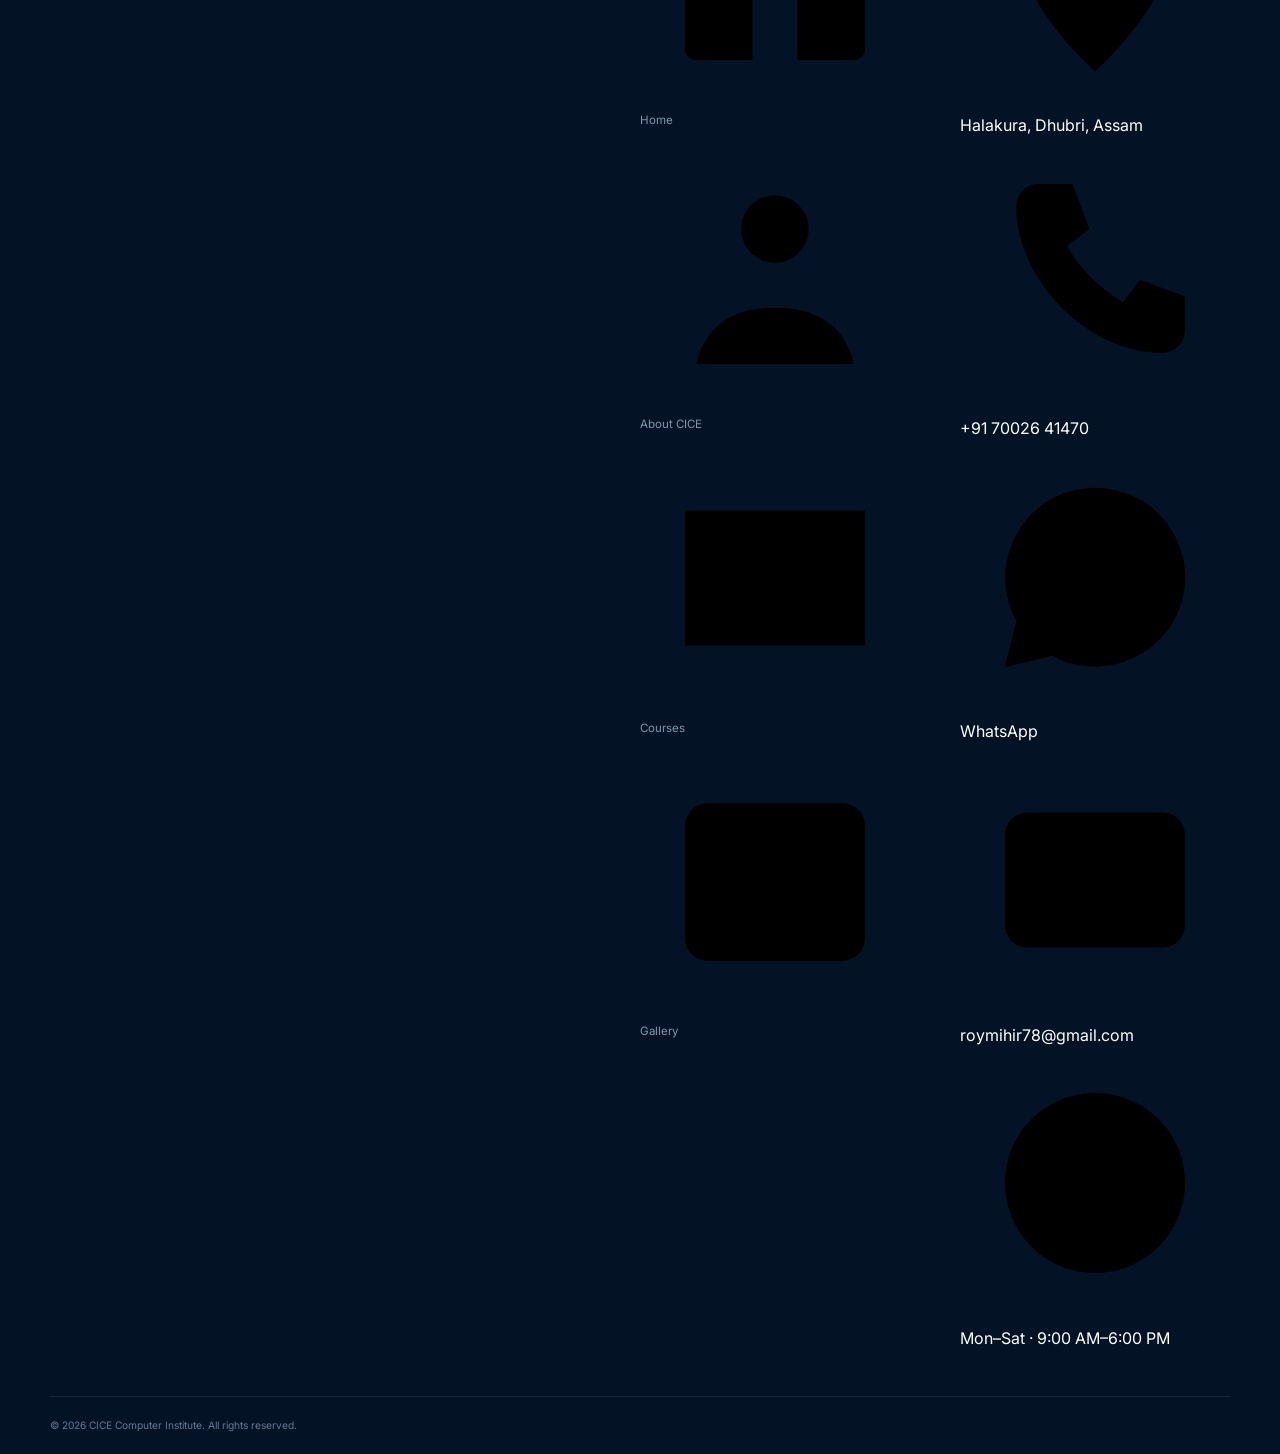
==== commit 378004e6: "Refactor footer and add highlights section Updated branding and contact details in the footer. Added" ====
--- a/index.html
+++ b/index.html
@@ -75,8 +75,8 @@
     <a href="index.html" class="brand" aria-label="CICE Computer Institute - Home">
         <img src="assets/images/cice-logo-nav.png" alt="CICE Computer Institute official logo" class="brand-logo">
         <span class="brand-info">
-            <strong>CICE Computer Institute</strong>
-            <small>Halakura, Dhubri, Assam</small>
+            <strong class="brand-cice-name">CICE</strong>
+            <span class="brand-institute-name">Computer Institute</span>
         </span>
     </a>
 
@@ -168,7 +168,11 @@
             </h1>
 
             <div class="hero-location" aria-label="CICE location">
-                <span class="hero-location-pin" aria-hidden="true">⌖</span>
+                <span class="hero-location-pin" aria-hidden="true">
+                    <svg viewBox="0 0 24 24" focusable="false">
+                        <path d="M12 21s7-6.1 7-12A7 7 0 0 0 5 9c0 5.9 7 12 7 12Zm0-9.5A2.5 2.5 0 1 1 12 6a2.5 2.5 0 0 1 0 5.5Z"/>
+                    </svg>
+                </span>
                 <span>HALAKURA, DHUBRI, ASSAM</span>
             </div>
 
@@ -180,9 +184,6 @@
                 <a class="btn btn-light-outline" href="#contact">Contact Us</a>
             </div>
 
-            <div class="hero-note">
-                <span>Established 2016</span>
-            </div>
         </div>
 
         <!-- Authentic photographs from the CICE gallery identify the physical institute and its learning environment. -->
@@ -217,6 +218,30 @@
     </div>
 </section>
 
+<!-- ==================== CICE HIGHLIGHTS ==================== -->
+<!-- A compact credibility band placed immediately after the hero. -->
+<section class="cice-highlights" aria-label="CICE highlights">
+    <div class="cice-highlights-inner container">
+        <div class="cice-highlight-logo cice-highlight-logo-left">
+            <img src="assets/images/iso-9001-2015-mark-cropped.png" alt="ISO 9001:2015 certification mark" loading="lazy" decoding="async">
+        </div>
+
+        <div class="cice-highlight-stats">
+            <div class="cice-highlight-stat">
+                <strong>2016</strong>
+                <span>ESTABLISHED</span>
+            </div>
+            <div class="cice-highlight-stat cice-highlight-stat-primary">
+                <strong>5,000+</strong>
+                <span>STUDENTS TRAINED</span>
+            </div>
+        </div>
+
+        <div class="cice-highlight-logo cice-highlight-logo-right">
+            <img src="assets/images/msme-udyam-mark-cropped.png" alt="MSME Udyam registered mark" loading="lazy" decoding="async">
+        </div>
+    </div>
+</section>
 
 <!-- ==================== NOTICE & UPDATES ==================== -->
 <section class="notice-section" id="notices">
@@ -557,6 +582,7 @@
         <a class="gallery-item large" href="gallery.html"><img src="assets/images/gallery/life-04.jpg" alt="Practical learning at CICE" loading="lazy" onerror="this.style.display='none';"><span>Practical Learning at CICE</span></a>
         <a class="gallery-item" href="gallery.html"><img src="assets/images/gallery/life-05.jpg" alt="Students at CICE" loading="lazy" onerror="this.style.display='none';"><span>Students</span></a>
         <a class="gallery-item" href="gallery.html"><img src="assets/images/gallery/moments-grand-opening-01.jpg" alt="Grand Opening Gathering at CICE" loading="lazy"><span>Grand Opening Gathering</span></a>
+        <a class="gallery-item" href="gallery.html"><img src="assets/images/gallery/moments-certificate-distribution.jpg" alt="Certificate distribution program at CICE" loading="lazy"><span>Certificate Distribution</span></a>
     </div>
     <div style="text-align:center;margin-top:32px;"><a class="btn btn-primary" href="gallery.html">View Full Gallery →</a></div>
 </section>
@@ -567,20 +593,71 @@
     <div class="contact-inner container">
         <div class="contact-copy">
             <span class="section-label">CONTACT CICE</span>
-            <h2>Ready to <span>learn?</span></h2>
-            <p>Contact CICE to ask about courses, batches, fees, internships or admission.</p>
+            <h2>We’re Here to <span>Help</span></h2>
+            <p>Have questions about courses, batches, fees, internships or admission? Get in touch with CICE or visit the institute in Halakura.</p>
+
+            <div class="contact-details" aria-label="CICE contact details">
+                <div class="contact-detail">
+                    <div class="contact-detail-icon" aria-hidden="true">
+                        <svg viewBox="0 0 24 24" focusable="false"><path d="M12 21s7-6.1 7-12a7 7 0 1 0-14 0c0 5.9 7 12 7 12Zm0-9.2A2.8 2.8 0 1 1 12 6a2.8 2.8 0 0 1 0 5.8Z"/></svg>
+                    </div>
+                    <div>
+                        <span>VISIT US</span>
+                        <p>Bidyadabri Pt V, Halakura,<br>Mahamayahat P.O., Golakganj P.S.,<br>Dhubri, Assam – 783335</p>
+                    </div>
+                </div>
+
+                <div class="contact-detail">
+                    <div class="contact-detail-icon" aria-hidden="true">
+                        <svg viewBox="0 0 24 24" focusable="false"><path d="M6.6 2.8 4.4 3.9c-.9.5-1.4 1.5-1.2 2.5 1.1 6.4 6.1 11.4 12.5 12.5 1 .2 2-.3 2.5-1.2l1.1-2.2c.3-.7.1-1.5-.5-1.9l-2.5-1.7c-.6-.4-1.4-.3-1.9.2l-1.2 1.2c-2.2-1.1-4-2.9-5.1-5.1l1.2-1.2c.5-.5.6-1.3.2-1.9L8.5 3.3c-.4-.6-.1-1.2-.5-1.7-.4-.6-1.2-.8-1.9-.5Z"/></svg>
+                    </div>
+                    <div>
+                        <span>CALL US</span>
+                        <p><a href="tel:+917002641470">+91 70026 41470</a></p>
+                    </div>
+                </div>
+
+                <div class="contact-detail">
+                    <div class="contact-detail-icon" aria-hidden="true">
+                        <svg viewBox="0 0 32 32" focusable="false"><path d="M16 3.5a12.3 12.3 0 0 0-10.7 18.4L4 28l6.3-1.2A12.3 12.3 0 1 0 16 3.5Zm0 22.2a9.9 9.9 0 0 1-5-1.4l-.4-.2-3.7.7.7-3.6-.2-.4A9.9 9.9 0 1 1 16 25.7Zm5.5-7.3c-.3-.2-1.8-.9-2.1-1-.3-.1-.5-.2-.7.2-.2.3-.8 1-.9 1.2-.2.2-.3.2-.6.1-1.5-.7-2.5-1.3-3.5-2.9-.3-.5.3-.5.8-1.6.1-.2.1-.4 0-.6-.1-.2-.7-1.7-1-2.3-.3-.6-.5-.5-.7-.5h-.6c-.2 0-.5.1-.8.4-.3.3-1 1-1 2.5s1.1 2.9 1.2 3.1c.2.2 2.1 3.2 5.1 4.5 1.9.8 2.7.9 3.7.7.6-.1 1.8-.7 2-1.4.3-.7.3-1.3.2-1.4-.1-.2-.3-.3-.6-.5Z"/></svg>
+                    </div>
+                    <div>
+                        <span>WHATSAPP</span>
+                        <p><a href="https://wa.me/917002641470" target="_blank" rel="noopener">Chat with CICE on WhatsApp</a></p>
+                    </div>
+                </div>
+
+                <div class="contact-detail">
+                    <div class="contact-detail-icon" aria-hidden="true">
+                        <svg viewBox="0 0 24 24" focusable="false"><path d="M3 5.5A2.5 2.5 0 0 1 5.5 3h13A2.5 2.5 0 0 1 21 5.5v13a2.5 2.5 0 0 1-2.5 2.5h-13A2.5 2.5 0 0 1 3 18.5v-13Zm2.5-.5a.5.5 0 0 0-.5.5v.6l7 5.2 7-5.2v-.6a.5.5 0 0 0-.5-.5h-13ZM19 8l-6.1 4.5a1.5 1.5 0 0 1-1.8 0L5 8v10.5a.5.5 0 0 0 .5.5h13a.5.5 0 0 0 .5-.5V8Z"/></svg>
+                    </div>
+                    <div>
+                        <span>EMAIL</span>
+                        <p><a href="mailto:roymihir78@gmail.com">roymihir78@gmail.com</a></p>
+                    </div>
+                </div>
+
+                <div class="contact-hours">
+                    <span>OPENING HOURS</span>
+                    <p>Monday – Saturday · 8:00 AM – 8:00 PM</p>
+                </div>
+            </div>
+
             <div class="contact-actions">
-                <a class="btn btn-primary" href="tel:+917002641470">Call CICE</a>
-                <a class="btn btn-whatsapp" href="https://wa.me/917002641470" target="_blank" rel="noopener">WhatsApp</a>
-            </div>
-        </div>
-        <div class="contact-card">
-            <div><span>ADDRESS</span><p>Bidyadabri Pt V, Halakura,<br>Mahamayahat P.O., Golakganj P.S.,<br>Dhubri, Assam – 783335</p></div>
-            <div><span>OPENING HOURS</span><p>Monday – Saturday<br>8:00 AM – 8:00 PM</p></div>
-            <div><span>PHONE / WHATSAPP</span><p><a href="tel:+917002641470">+91 70026 41470</a></p></div>
-            <div><span>EMAIL</span><p><a href="mailto:roymihir78@gmail.com">roymihir78@gmail.com</a></p></div>
-
-            <!-- Exact Google Maps embed supplied by CICE. This preserves the precise pinned location. -->
+                <a class="btn btn-primary" href="https://www.google.com/maps/dir/?api=1&destination=26.2547952,89.7726964" target="_blank" rel="noopener">Get Directions <span>→</span></a>
+                <a class="btn btn-whatsapp" href="https://wa.me/917002641470" target="_blank" rel="noopener">WhatsApp Us</a>
+            </div>
+        </div>
+
+        <div class="contact-map-card">
+            <div class="contact-map-heading">
+                <div>
+                    <span class="section-label">FIND CICE</span>
+                    <h3>Our location</h3>
+                </div>
+                <span class="contact-map-location">HALAKURA, DHUBRI</span>
+            </div>
+
             <div class="map-wrap">
                 <iframe
                     src="https://www.google.com/maps/embed?pb=!1m18!1m12!1m3!1d3275.3681660897078!2d89.7726964!3d26.2547952!2m3!1f0!2f0!3f0!3m2!1i1024!2i768!4f13.1!3m3!1m2!1s0x39e28d17a284edd5%3A0x50f1c057f0121bbb!2sCICE%20COMPUTER%20INSTITUTE%20HALAKURA!5e1!3m2!1sen!2sin!4v1788015179748!5m2!1sen!2sin"
@@ -589,9 +666,14 @@
                     style="border:0;"
                     allowfullscreen=""
                     loading="lazy"
-                    referrerpolicy="strict-origin-when-cross-origin">
+                    referrerpolicy="strict-origin-when-cross-origin"
+                    title="Map showing CICE Computer Institute in Halakura">
                 </iframe>
             </div>
+
+            <a class="contact-map-link" href="https://www.google.com/maps/dir/?api=1&destination=26.2547952,89.7726964" target="_blank" rel="noopener">
+                Open in Google Maps <span>↗</span>
+            </a>
         </div>
     </div>
 </section>
@@ -599,47 +681,61 @@
 </main>
 
 <!-- ==================== FOOTER ==================== -->
-<!-- Contains the final navigation, social links and copyright information. -->
 <footer class="site-footer">
     <div class="footer-inner container">
-        <div>
-            <a href="index.html" class="brand footer-brand">
-                <span class="brand-mark"><img src="assets/images/cice-logo.png" alt="CICE Institute logo" class="footer-brand-logo"></span>
-                <span>
+        <div class="footer-identity">
+            <a href="index.html" class="footer-brand" aria-label="CICE Computer Institute - Home">
+                <img src="assets/images/cice-logo.png" alt="CICE Computer Institute official logo" class="footer-brand-logo">
+                <span class="footer-brand-info">
                     <strong>CICE</strong>
                     <small>COMPUTER INSTITUTE</small>
                 </span>
             </a>
             <p>Computer education and practical training for students, job seekers and aspiring professionals.</p>
-        </div>
-        <div class="footer-links">
-            <a href="index.html">Home</a>
-            <a href="about.html">About CICE</a>
-            <a href="courses.html">Courses</a>
-            <a href="gallery.html">Gallery</a>
-            
-        </div>
-        <div class="footer-social">
-            <a href="https://www.facebook.com/p/CICE-Computer-Institute-Halakura-100089602022179/" target="_blank" rel="noopener" aria-label="Facebook" title="Facebook"><svg class="footer-social-icon" viewBox="0 0 24 24" aria-hidden="true" focusable="false"><path fill="currentColor" d="M13.5 21v-8h2.7l.4-3h-3.1V8.1c0-.9.3-1.5 1.6-1.5h1.7V4c-.3 0-1.2-.1-2.3-.1-2.3 0-3.8 1.4-3.8 3.9V10H8v3h2.7v8h2.8Z"/></svg></a>
-            <a href="https://www.instagram.com/cice_computer_halakura/" target="_blank" rel="noopener" aria-label="Instagram" title="Instagram"><svg class="footer-social-icon" viewBox="0 0 24 24" aria-hidden="true" focusable="false"><path fill="currentColor" d="M7.2 2h9.6A5.2 5.2 0 0 1 22 7.2v9.6a5.2 5.2 0 0 1-5.2 5.2H7.2A5.2 5.2 0 0 1 2 16.8V7.2A5.2 5.2 0 0 1 7.2 2Zm0 2A3.2 3.2 0 0 0 4 7.2v9.6A3.2 3.2 0 0 0 7.2 20h9.6a3.2 3.2 0 0 0 3.2-3.2V7.2A3.2 3.2 0 0 0 16.8 4H7.2Zm4.8 3.1A4.9 4.9 0 1 1 7.1 12 4.9 4.9 0 0 1 12 7.1Zm0 2A2.9 2.9 0 1 0 14.9 12 2.9 2.9 0 0 0 12 9.1Zm5.1-3.4a1.15 1.15 0 1 1-1.15 1.15A1.15 1.15 0 0 1 17.1 5.7Z"/></svg></a>
+            <div class="footer-social" aria-label="Social media">
+                <a href="https://www.facebook.com/p/CICE-Computer-Institute-Halakura-100089602022179/" target="_blank" rel="noopener" aria-label="CICE on Facebook">
+                    <svg viewBox="0 0 24 24" aria-hidden="true"><path d="M14 8h3V5h-3c-3 0-5 2-5 5v2H6v3h3v6h3v-6h3l1-3h-4v-2c0-1.2.8-2 2-2Z"/></svg>
+                </a>
+                <a href="https://www.instagram.com/cice_computer_halakura/" target="_blank" rel="noopener" aria-label="CICE on Instagram">
+                    <svg viewBox="0 0 24 24" aria-hidden="true"><rect x="4" y="4" width="16" height="16" rx="4"/><circle cx="12" cy="12" r="3.5"/><circle cx="17.3" cy="6.8" r="1" class="icon-fill"/></svg>
+                </a>
+            </div>
+        </div>
+
+        <nav class="footer-column footer-links" aria-label="Footer navigation">
+            <a href="index.html"><span class="footer-link-icon" aria-hidden="true"><svg viewBox="0 0 24 24"><path d="m4 10 8-6 8 6v9a1 1 0 0 1-1 1h-5v-6h-4v6H5a1 1 0 0 1-1-1v-9Z"/></svg></span>Home</a>
+            <a href="about.html"><span class="footer-link-icon" aria-hidden="true"><svg viewBox="0 0 24 24"><circle cx="12" cy="8" r="3"/><path d="M5 20c.8-3.4 3.2-5 7-5s6.2 1.6 7 5"/></svg></span>About CICE</a>
+            <a href="courses.html"><span class="footer-link-icon" aria-hidden="true"><svg viewBox="0 0 24 24"><path d="M4 6h16v12H4z"/><path d="M8 10h8M8 14h5"/></svg></span>Courses</a>
+            <a href="gallery.html"><span class="footer-link-icon" aria-hidden="true"><svg viewBox="0 0 24 24"><rect x="4" y="5" width="16" height="14" rx="2"/><circle cx="9" cy="10" r="1.5"/><path d="m6 17 4-4 3 3 2-2 3 3"/></svg></span>Gallery</a>
+        </nav>
+
+        <div class="footer-column footer-contact">
+            <a href="https://www.google.com/maps/search/?api=1&query=CICE+Computer+Institute+Halakura" target="_blank" rel="noopener" aria-label="Open CICE Computer Institute in Google Maps">
+                <span class="footer-contact-icon" aria-hidden="true"><svg viewBox="0 0 24 24"><path d="M12 21s7-6.1 7-12A7 7 0 0 0 5 9c0 5.9 7 12 7 12Z"/><circle cx="12" cy="9" r="2.3"/></svg></span>
+                <span>Halakura, Dhubri, Assam</span>
+            </a>
+            <a href="tel:+917002641470" aria-label="Call CICE Computer Institute">
+                <span class="footer-contact-icon" aria-hidden="true"><svg viewBox="0 0 24 24"><path d="M7 4h3l1.5 4-2 1.5a14 14 0 0 0 5 5l1.5-2 4 1.5v3c0 1.1-.9 2-2 2C11.4 19 5 12.6 5 5.9 5 4.9 5.9 4 7 4Z"/></svg></span>
+                <span>+91 70026 41470</span>
+            </a>
+            <a href="https://wa.me/917002641470" target="_blank" rel="noopener" aria-label="Contact CICE on WhatsApp">
+                <span class="footer-contact-icon" aria-hidden="true"><svg viewBox="0 0 24 24"><path d="M20 11.5A8 8 0 0 1 8.2 19L4 20l1-4.1A8 8 0 1 1 20 11.5Z"/><path d="M9 8.5c.3-.6.7-.6 1-.2l.8 1.1c.2.3.2.6 0 .8l-.5.6c.7 1.1 1.5 1.8 2.7 2.4l.6-.5c.2-.2.5-.2.8 0l1.1.7c.4.3.4.7 0 1.1-.5.6-1.1.8-1.8.6-2.9-.8-5.3-3.1-6.2-5.9-.2-.7 0-1.3.5-1.7Z"/></svg></span>
+                <span>WhatsApp</span>
+            </a>
+            <a href="mailto:roymihir78@gmail.com" aria-label="Email CICE Computer Institute">
+                <span class="footer-contact-icon" aria-hidden="true"><svg viewBox="0 0 24 24"><rect x="4" y="6" width="16" height="12" rx="2"/><path d="m5 8 7 5 7-5"/></svg></span>
+                <span>roymihir78@gmail.com</span>
+            </a>
+            <div class="footer-contact-item">
+                <span class="footer-contact-icon" aria-hidden="true"><svg viewBox="0 0 24 24"><circle cx="12" cy="12" r="8"/><path d="M12 7v5l3 2"/></svg></span>
+                <span>Mon–Sat · 9:00 AM–6:00 PM</span>
+            </div>
         </div>
     </div>
     <div class="footer-bottom container">
         <span>© <span id="year"></span> CICE Computer Institute. All rights reserved.</span>
-        <span>Halakura, Dhubri, Assam</span>
     </div>
 </footer>
-
-<!-- Loads JavaScript for the mobile menu, dynamic copyright year and navigation behavior. -->
-
-
-
-
-
-
-
-
-
 
 <script>
 (function () {
--- a/style.css
+++ b/style.css
@@ -330,13 +330,13 @@
 .hero-brand-cice,
 .hero-brand-institute {
     display:block;
-    font-size:clamp(3.25rem,6.4vw,5.5rem);
     font-weight:900;
     letter-spacing:0;
     line-height:.98;
 }
 
 .hero-brand-cice {
+    font-size:clamp(4.5rem,8vw,7rem);
     background:linear-gradient(135deg,#ffffff 12%,#62cfff 88%);
     -webkit-background-clip:text;
     background-clip:text;
@@ -345,8 +345,8 @@
 }
 
 .hero-brand-institute {
-    margin-top:2px;
-    font-size:clamp(3.6rem,7vw,6.1rem);
+    margin-top:3px;
+    font-size:clamp(3.1rem,5.7vw,5.1rem);
     color:#fff !important;
     text-transform:uppercase;
 }
@@ -442,156 +442,29 @@
 }
 
 /* ==================== HERO VISUAL ELEMENTS ==================== */
-/* Controls decorative circles, accents and the visual area beside the hero text. */
-
-.hero-visual {
-    min-height:470px;
-    position:relative;
-    display:grid;
-    place-items:center;
-}
-
-.hero-orbit {
-    position:absolute;
-    border:1px solid rgba(37,200,255,.16);
-    border-radius:50%;
-}
-
-.orbit-one {
-    width:470px;
-    height:470px;
-}
-
-.orbit-two {
-    width:340px;
-    height:340px;
-}
-
-.hero-accent {
-    position:absolute;
-    width:120px;
-    height:120px;
-    border:1px solid rgba(37,200,255,.18);
-    transform:rotate(45deg);
-}
-
-.accent-top {
-    top:35px;
-    right:45px;
-}
-
-.accent-bottom {
-    bottom:35px;
-    left:45px;
-}
-
-/* ==================== HERO IDENTITY CARD ==================== */
-/* Styles the information card used in the hero visual area. */
-
-.identity-card {
-    position:relative;
-    z-index:2;
-    width:min(470px,92%);
-    padding:28px 30px;
-    border:1px solid rgba(255,255,255,.16);
-    border-radius:24px;
-    background:rgba(10,31,53,.78);
-    box-shadow:0 30px 80px rgba(0,0,0,.28);
-    backdrop-filter:blur(10px);
-}
-
-.identity-top {
-    display:flex;
-    align-items:center;
-    gap:9px;
-    color:#7f9ab5;
-    font-size:.54rem;
-    font-weight:800;
-    letter-spacing:1.5px;
-}
-
-.identity-dot {
-    width:8px;
-    height:8px;
-    border-radius:50%;
-    background:#53cfff;
-    box-shadow:0 0 16px rgba(83,207,255,.65);
-}
-
-.identity-year {
-    margin-left:auto;
-    color:#6f879f;
-}
-
-.identity-main {
-    display:flex;
-    align-items:center;
-    gap:22px;
-    padding:55px 0 38px;
-}
-
-.identity-monogram {
-    width:92px;
-    height:92px;
-    flex:0 0 92px;
-    display:grid;
-    place-items:center;
-    border-radius:22px;
-    background:linear-gradient(145deg,#1769ff,#25c8ff);
-    color:#fff;
-    font:800 3.7rem/1 Poppins;
-    box-shadow:0 18px 40px rgba(23,105,255,.25);
-}
-
-.identity-small {
-    color:#53cfff;
-    font-size:.62rem;
-    font-weight:900;
-    letter-spacing:2px;
-}
-
-.identity-main h2 {
-    color:#fff;
-    font-size:1.65rem;
-    line-height:1.08;
-    letter-spacing:1px;
-    margin:7px 0 10px;
-}
-
-.identity-main p {
-    color:#8ea8c2;
-    font-size:.54rem;
-    font-weight:800;
-    letter-spacing:1.3px;
-}
-
-.identity-line {
-    height:1px;
-    background:linear-gradient(90deg,rgba(83,207,255,.7),rgba(255,255,255,.08),transparent);
-}
-
-.identity-bottom {
-    display:flex;
-    align-items:center;
-    gap:12px;
-    padding-top:20px;
-    color:#8ea8c2;
-    font-size:.56rem;
-    font-weight:900;
-    letter-spacing:1.3px;
-}
-
-.identity-bottom span:nth-child(1) {
-    color:#53cfff;
-}
-
-.identity-bottom span:nth-child(3) {
-    color:#fff;
-}
-
-.identity-bottom span:nth-child(5) {
-    color:#53cfff;
-}
+/* Uses authentic CICE photographs as the hero's identity-building visual. */
+.hero-visual { min-height:470px; position:relative; display:grid; place-items:center; }
+.hero-location { display:inline-flex; align-items:center; gap:9px; margin:0 0 22px; padding:8px 12px; border:1px solid rgba(98,207,255,.28); border-radius:999px; background:rgba(37,200,255,.08); color:#d9f5ff; font-size:.66rem; font-weight:800; letter-spacing:1.1px; }
+.hero-location-pin { display:grid; place-items:center; width:19px; height:19px; border-radius:50%; background:rgba(98,207,255,.18); color:#62cfff; font-size:.82rem; line-height:1; }
+.hero-photo-carousel { width:min(520px,100%); position:relative; z-index:2; }
+.hero-photo-stage { position:relative; width:100%; aspect-ratio:4 / 3; overflow:hidden; border:1px solid rgba(255,255,255,.18); border-radius:22px; background:#08223a; box-shadow:0 30px 70px rgba(0,0,0,.3); }
+.hero-photo-slide { position:absolute; inset:0; margin:0; opacity:0; visibility:hidden; transform:scale(1.025); transition:opacity .65s ease, transform 1.1s ease, visibility .65s; }
+.hero-photo-slide.is-active { opacity:1; visibility:visible; transform:scale(1); z-index:1; }
+.hero-photo-slide img { display:block; width:100%; height:100%; object-fit:cover; }
+.hero-photo-slide::after { content:""; position:absolute; inset:45% 0 0; background:linear-gradient(180deg,transparent,rgba(3,18,33,.88)); pointer-events:none; }
+.hero-photo-slide figcaption { position:absolute; left:24px; right:24px; bottom:22px; z-index:2; display:flex; flex-direction:column; gap:4px; color:#fff; }
+.hero-photo-slide figcaption strong { font-size:1rem; line-height:1.2; letter-spacing:.2px; }
+.hero-photo-slide figcaption span { color:#d1e2f0; font-size:.67rem; line-height:1.4; }
+.hero-photo-controls { display:flex; align-items:center; justify-content:center; gap:12px; margin-top:15px; }
+.hero-photo-arrow { width:36px; height:36px; flex:0 0 36px; display:grid; place-items:center; border:1px solid rgba(255,255,255,.18); border-radius:50%; background:rgba(255,255,255,.07); color:#fff; cursor:pointer; font-size:.9rem; transition:.2s; }
+.hero-photo-arrow:hover { background:rgba(255,255,255,.13); transform:translateY(-1px); }
+.hero-photo-dots { display:flex; align-items:center; justify-content:center; gap:7px; }
+.hero-photo-dot { width:8px; height:8px; padding:0; border:0; border-radius:50%; background:rgba(255,255,255,.3); cursor:pointer; transition:.2s; }
+.hero-photo-dot.is-active { width:24px; border-radius:999px; background:#62cfff; }
+.hero-photo-arrow:focus-visible, .hero-photo-dot:focus-visible { outline:2px solid #62cfff; outline-offset:3px; }
+@media(max-width:850px) { .hero-visual { min-height:auto; } .hero-photo-carousel { width:min(560px,100%); } }
+@media(max-width:600px) { .hero-location { margin-bottom:18px; font-size:.58rem; letter-spacing:.8px; } .hero-photo-stage { aspect-ratio:4 / 3; border-radius:18px; } .hero-photo-slide figcaption { left:17px; right:17px; bottom:17px; } .hero-photo-slide figcaption strong { font-size:.88rem; } .hero-photo-slide figcaption span { font-size:.6rem; } }
+@media(prefers-reduced-motion:reduce) { .hero-photo-slide { transition:none; } }
 
 /* ==================== GENERAL SECTIONS ==================== */
 /* Provides shared section spacing and heading styles. */
@@ -1682,214 +1555,6 @@
     }
 }
 
-/* ==================== LAPTOP HERO ILLUSTRATION ==================== */
-/* Styles the custom laptop illustration in the homepage hero. */
-
-.laptop-hero {
-    width:520px;
-    position:relative;
-    z-index:3;
-    transform:rotate(-2deg);
-    filter:drop-shadow(0 30px 40px rgba(0,0,0,.28));
-}
-
-.laptop-lid {
-    padding:12px 12px 9px;
-    background:linear-gradient(145deg,#183d5f,#0d2945);
-    border-radius:18px 18px 7px 7px;
-    box-shadow:0 7px 0 rgba(2,15,28,.45);
-}
-
-.laptop-bezel {
-    height:335px;
-    position:relative;
-    overflow:hidden;
-    border-radius:10px 10px 4px 4px;
-    background:#061a2d;
-    border:1px solid rgba(255,255,255,.08);
-    box-shadow:inset 0 0 0 7px #102f4c;
-}
-
-.laptop-camera {
-    position:absolute;
-    top:6px;
-    left:50%;
-    width:5px;
-    height:5px;
-    transform:translateX(-50%);
-    border-radius:50%;
-    background:#4c718d;
-}
-
-.laptop-topbar {
-    height:34px;
-    display:flex;
-    align-items:center;
-    padding:0 14px;
-    border-bottom:1px solid rgba(255,255,255,.08);
-}
-
-.laptop-topbar>span {
-    margin-left:auto;
-    color:#6c8ba5;
-    font-size:6px;
-    font-weight:800;
-    letter-spacing:1px;
-}
-
-.laptop-dots {
-    display:flex;
-    gap:5px;
-}
-
-.laptop-dots i {
-    width:6px;
-    height:6px;
-    border-radius:50%;
-    background:#4d708b;
-}
-
-.laptop-content {
-    padding:43px 43px;
-}
-
-.laptop-content>small {
-    color:#55d8ff;
-    font-size:7px;
-    font-weight:900;
-    letter-spacing:1.7px;
-}
-
-.laptop-content h2 {
-    margin-top:8px;
-    color:#fff;
-    font:700 27px/1.1 Poppins,Arial,sans-serif;
-}
-
-.laptop-lines {
-    margin-top:25px;
-}
-
-.laptop-lines i {
-    display:block;
-    height:7px;
-    margin:10px 0;
-    border-radius:10px;
-}
-
-.laptop-lines i:nth-child(1) {
-    width:78%;
-    background:#3185ff;
-}
-
-.laptop-lines i:nth-child(2) {
-    width:60%;
-    background:#285a80;
-}
-
-.laptop-lines i:nth-child(3) {
-    width:43%;
-    background:#2dc5ee;
-}
-
-.laptop-cards {
-    display:grid;
-    grid-template-columns:repeat(3,1fr);
-    gap:10px;
-    margin-top:28px;
-}
-
-.laptop-cards div {
-    height:68px;
-    display:flex;
-    align-items:center;
-    justify-content:center;
-    flex-direction:column;
-    border:1px solid rgba(75,196,255,.17);
-    border-radius:9px;
-    background:#0d2d4a;
-}
-
-.laptop-cards b {
-    font-size:9px;
-    color:#83b6d6;
-}
-
-.laptop-cards span {
-    font-size:6px;
-    color:#5b7890;
-    margin-top:4px;
-}
-
-.laptop-progress {
-    height:7px;
-    margin-top:24px;
-    overflow:hidden;
-    border-radius:10px;
-    background:#153a5a;
-}
-
-.laptop-progress span {
-    display:block;
-    width:73%;
-    height:100%;
-    background:linear-gradient(90deg,#2374ff,#42d2ff);
-}
-
-.laptop-hinge {
-    width:120px;
-    height:7px;
-    margin:-1px auto 0;
-    border-radius:0 0 5px 5px;
-    background:#071c2e;
-}
-
-.laptop-base {
-    height:58px;
-    position:relative;
-    background:linear-gradient(#123653,#0a243c);
-    border-radius:3px 3px 14px 14px;
-    box-shadow:0 9px 0 #041524;
-}
-
-.keyboard {
-    width:310px;
-    margin:auto;
-    padding:9px 8px;
-    display:grid;
-    grid-template-columns:repeat(10,1fr);
-    gap:4px;
-}
-
-.keyboard i {
-    height:6px;
-    border-radius:2px;
-    background:#315774;
-}
-
-.keyboard i:nth-child(3n) {
-    background:#4385a8;
-}
-
-.trackpad {
-    position:absolute;
-    width:78px;
-    height:22px;
-    left:50%;
-    bottom:5px;
-    transform:translateX(-50%);
-    border:1px solid rgba(145,191,215,.25);
-    border-radius:4px;
-}
-
-.laptop-front {
-    width:92%;
-    height:7px;
-    margin:-1px auto 0;
-    border-radius:0 0 14px 14px;
-    background:#0a2035;
-}
-
 /* ==================== FACILITY ICON OVERRIDES ==================== */
 /* Enlarges and restyles the facility symbols used in the current design. */
 
@@ -1906,54 +1571,6 @@
     margin-bottom:20px !important;
 }
 
-/* ==================== LAPTOP RESPONSIVE SIZING ==================== */
-/* Shrinks the laptop illustration at tablet and mobile widths. */
-
-@media(max-width:1000px) {
-    .laptop-hero {
-        width:440px;
-    }
-
-    .laptop-bezel {
-        height:300px;
-    }
-}
-
-@media(max-width:600px) {
-    .laptop-hero {
-        width:305px;
-    }
-
-    .laptop-bezel {
-        height:220px;
-    }
-
-    .laptop-content {
-        padding:25px;
-    }
-
-    .laptop-content h2 {
-        font-size:19px;
-    }
-
-    .laptop-cards div {
-        height:45px;
-    }
-
-    .laptop-cards span {
-        display:none;
-    }
-
-    .keyboard {
-        width:190px;
-        gap:3px;
-    }
-
-    .keyboard i {
-        height:5px;
-    }
-}
-
 /* ==================== FINAL MOBILE HERO / ABOUT FIX ==================== */
 /* One authoritative mobile rule for the Hero title and About heading. */
 
@@ -1976,13 +1593,13 @@
     }
 
     .hero-brand-cice {
-        font-size:clamp(3rem,16vw,4.5rem);
+        font-size:clamp(3.8rem,18vw,5.4rem);
         letter-spacing:0;
     }
 
     .hero-brand-institute {
         margin-top:4px;
-        font-size:clamp(2.7rem,14vw,4rem);
+        font-size:clamp(2.45rem,12.2vw,3.7rem);
         letter-spacing:0;
         color:#fff !important;
         text-transform:uppercase;
@@ -2888,6 +2505,32 @@
         width:26px;
         height:26px;
         font-size:.84rem;
+    }
+}
+
+@media (max-width: 420px) {
+    .navbar .brand-logo {
+        width: 46px !important;
+        height: 46px !important;
+    }
+
+    .navbar .brand-info strong {
+        font-size: .7rem !important;
+    }
+
+    .navbar .brand-info small {
+        font-size: .5rem !important;
+        letter-spacing: 0 !important;
+    }
+
+    .navbar .menu-toggle {
+        width: 44px !important;
+        height: 44px !important;
+    }
+
+    .navbar .nav-action {
+        width: 38px !important;
+        height: 38px !important;
     }
 }
 
@@ -4300,6 +3943,33 @@
     flex: 0 0 auto !important;
 }
 
+.navbar .brand-info {
+    display: flex !important;
+    flex-direction: column !important;
+    justify-content: center !important;
+    min-width: 0 !important;
+    line-height: 1.15 !important;
+}
+
+.navbar .brand-info strong {
+    display: block !important;
+    color: var(--navy) !important;
+    font-size: .9rem !important;
+    font-weight: 800 !important;
+    letter-spacing: .1px !important;
+    white-space: nowrap !important;
+}
+
+.navbar .brand-info small {
+    display: block !important;
+    margin-top: 4px !important;
+    color: #75869a !important;
+    font-size: .62rem !important;
+    font-weight: 700 !important;
+    letter-spacing: .15px !important;
+    white-space: nowrap !important;
+}
+
 .navbar .nav-links {
     display: flex !important;
     align-items: center !important;
@@ -4471,6 +4141,15 @@
         justify-self: start !important;
     }
 
+    .navbar .brand-info strong {
+        font-size: .78rem !important;
+    }
+
+    .navbar .brand-info small {
+        margin-top: 3px !important;
+        font-size: .55rem !important;
+    }
+
     .navbar .menu-toggle {
         display: inline-flex !important;
         align-items: center !important;
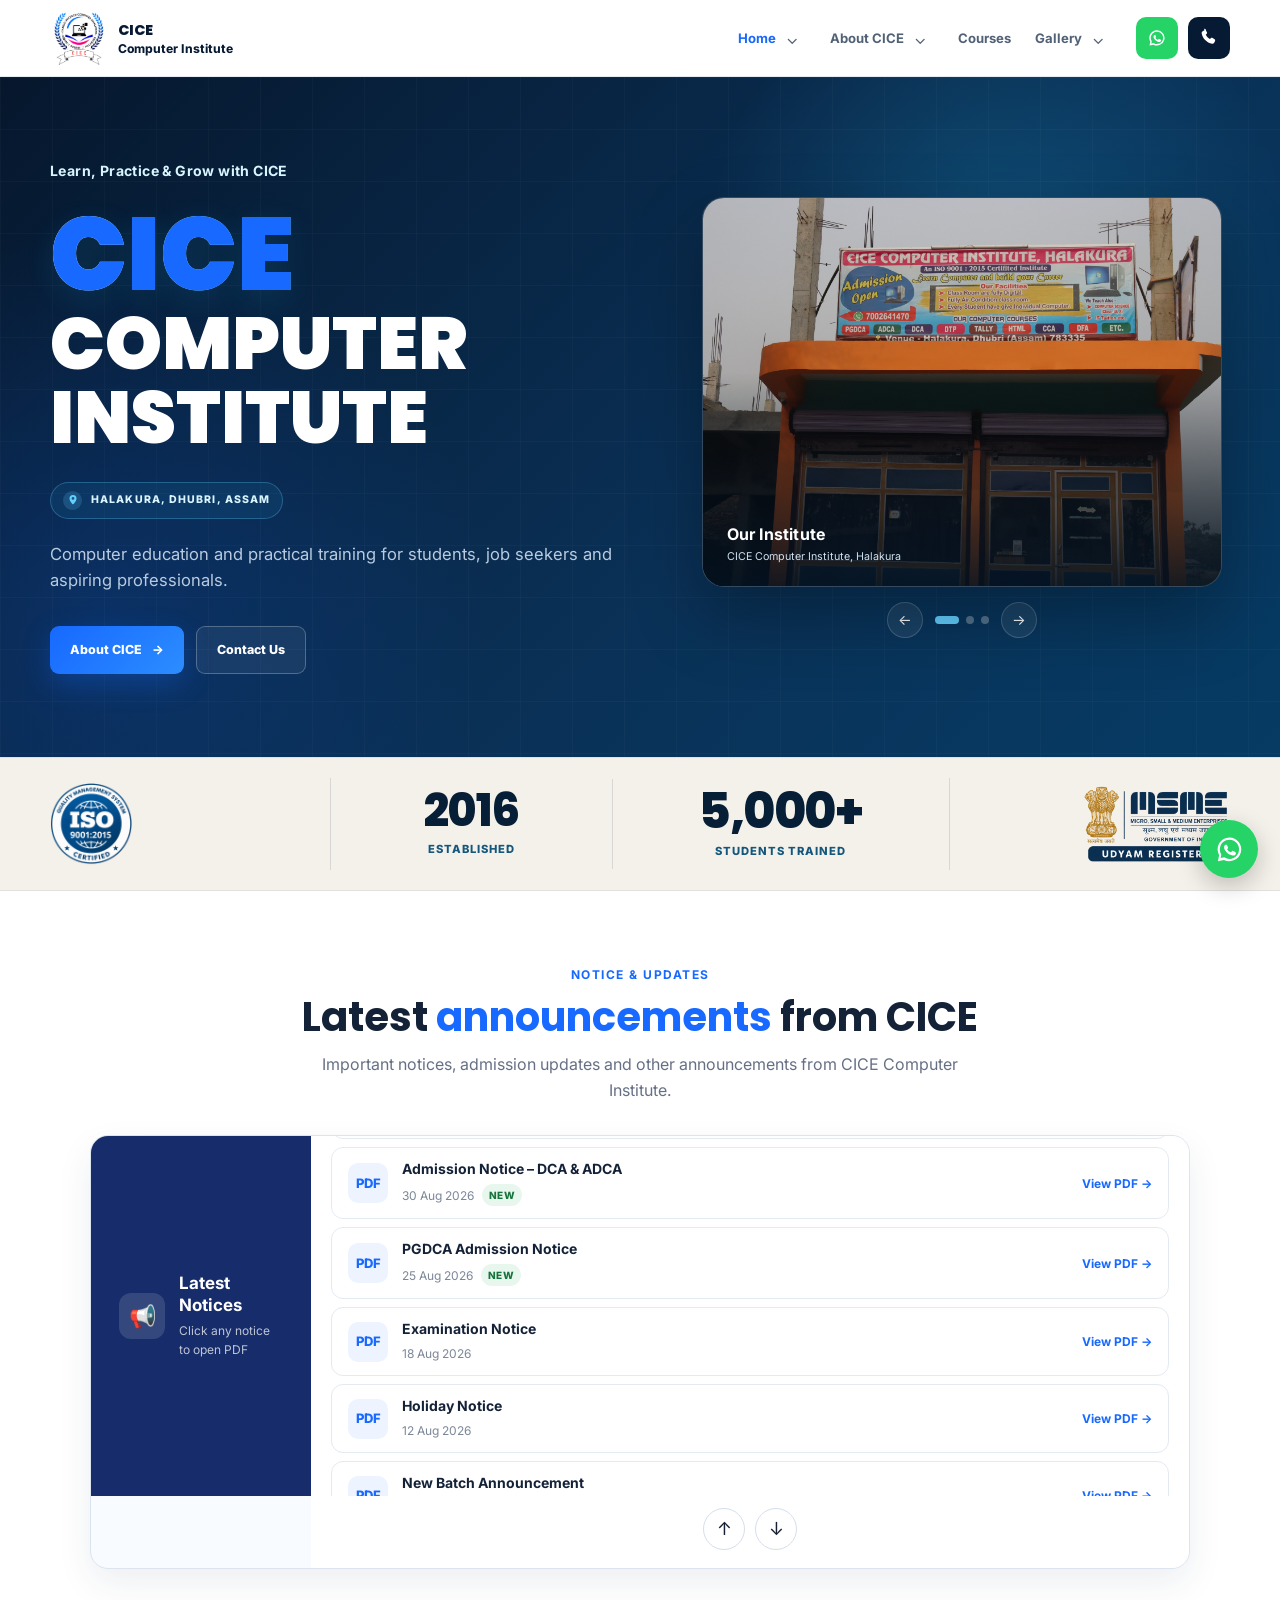
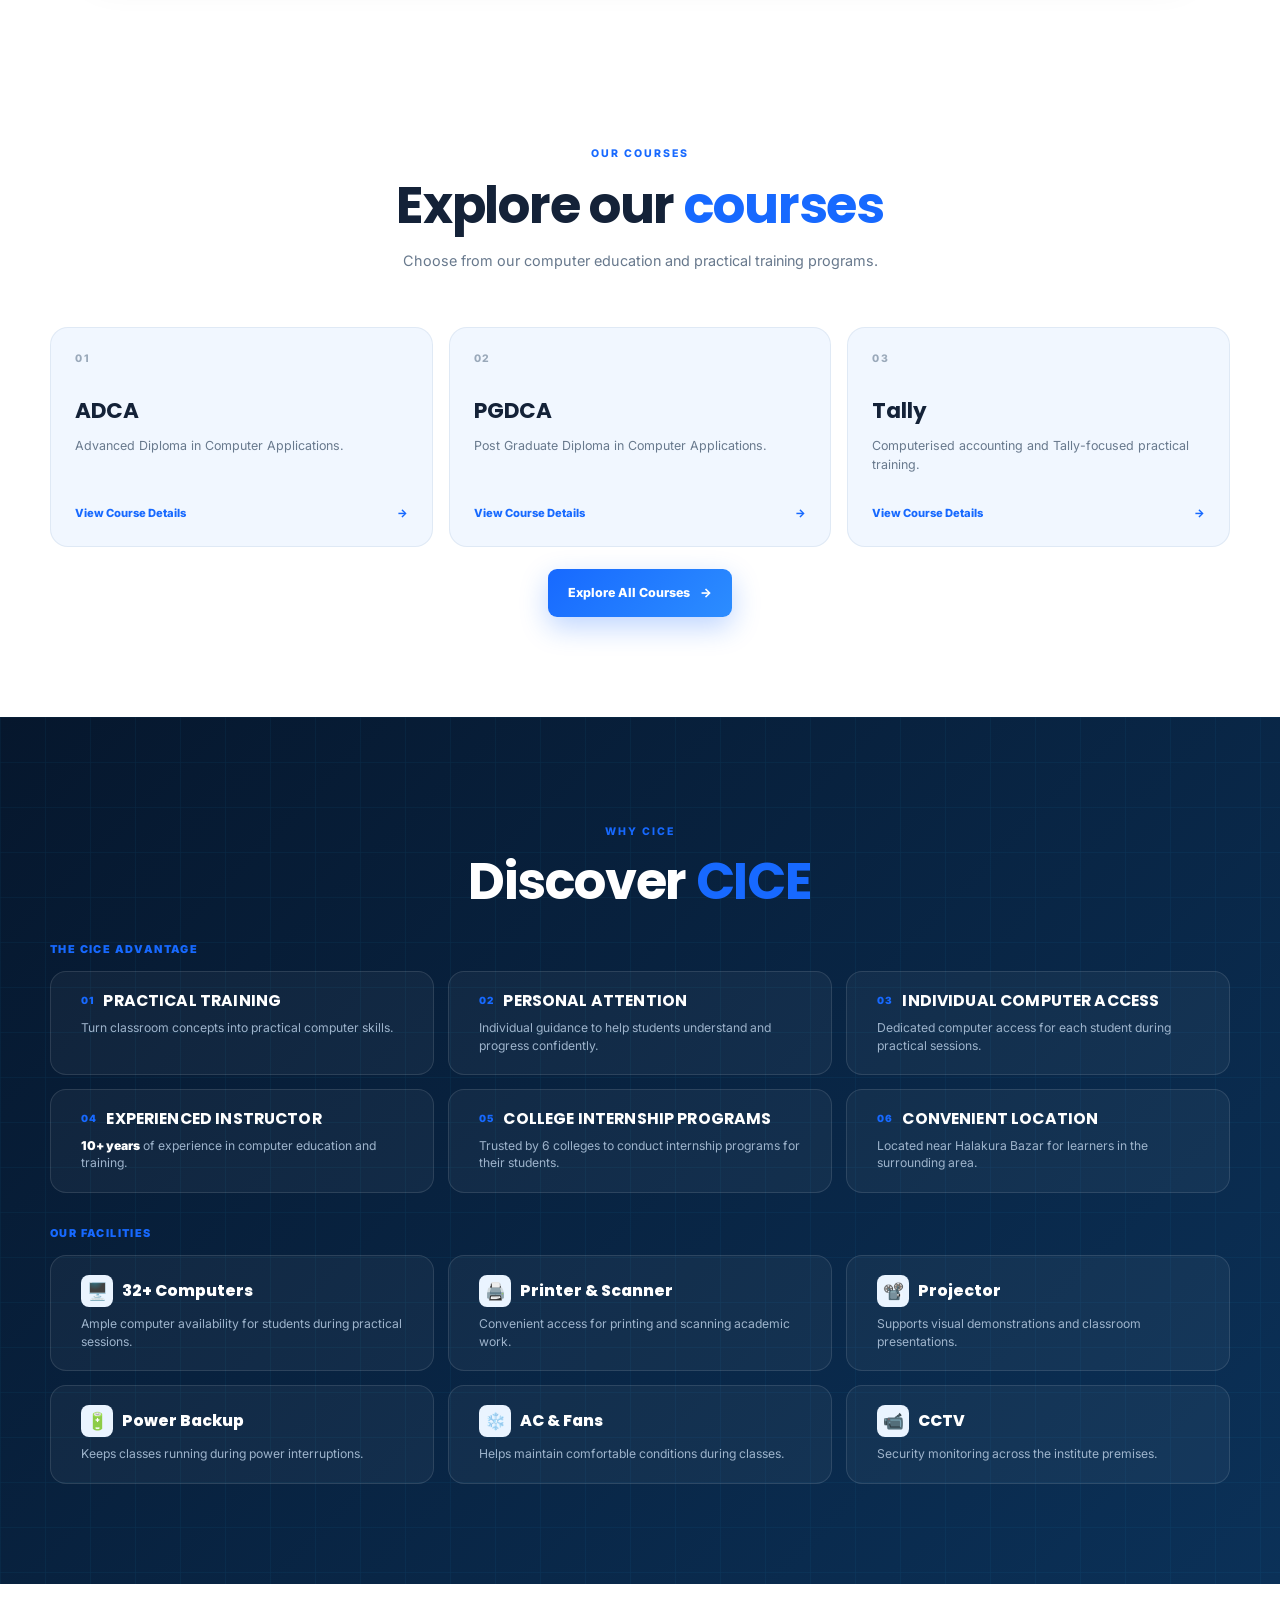
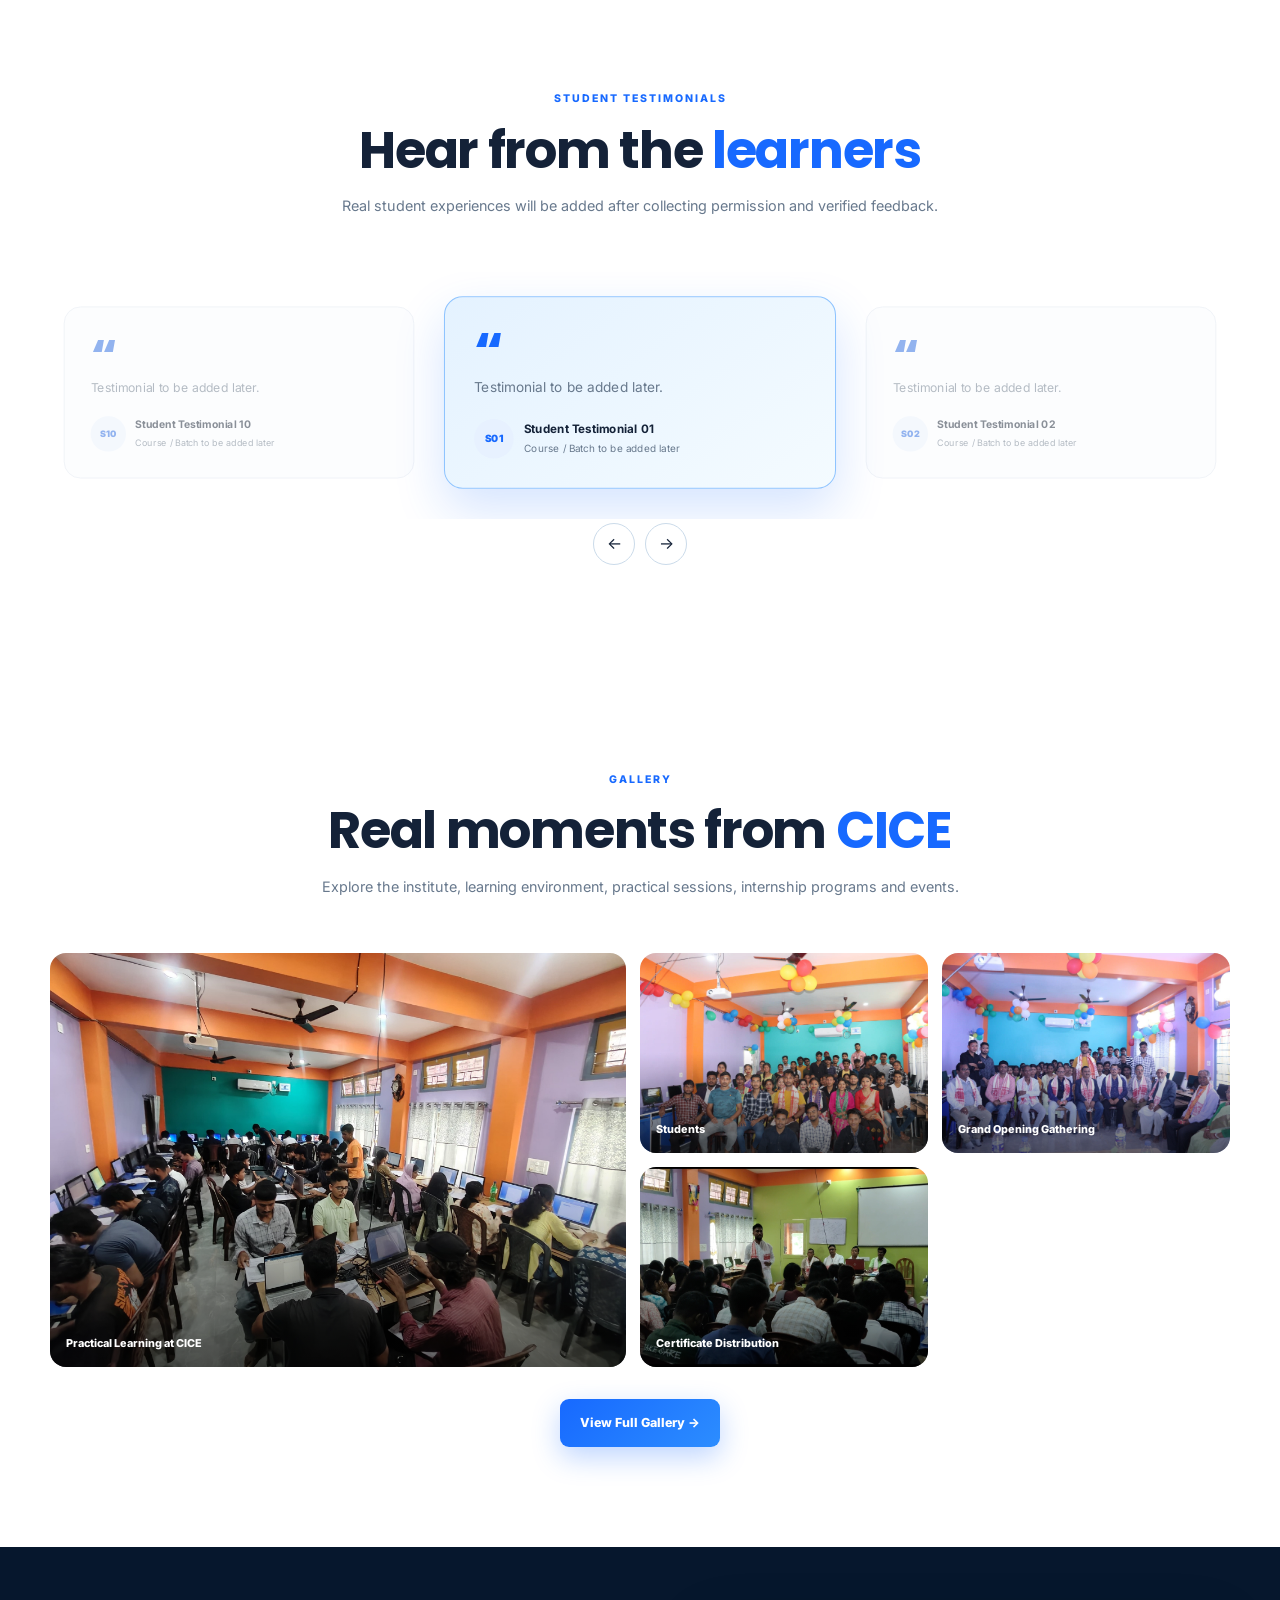
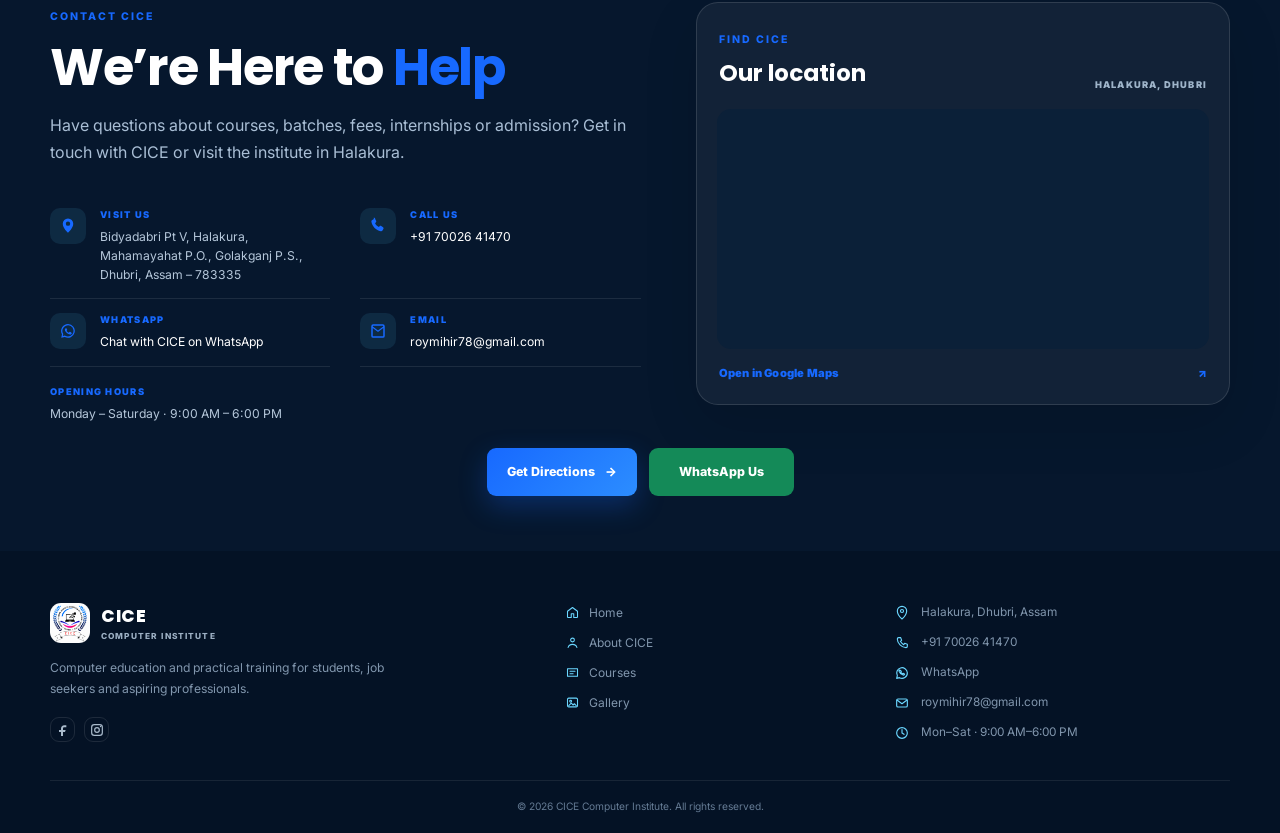
==== commit 6cbe9d13: "Update opening hours to reflect new schedule" ====
--- a/index.html
+++ b/index.html
@@ -639,7 +639,7 @@
 
                 <div class="contact-hours">
                     <span>OPENING HOURS</span>
-                    <p>Monday – Saturday · 8:00 AM – 8:00 PM</p>
+                    <p>Monday – Saturday · 9:00 AM – 6:00 PM</p>
                 </div>
             </div>
 
--- a/style.css
+++ b/style.css
@@ -372,7 +372,7 @@
 }
 
 .hero .eyebrow {
-    color:var(--cyan);
+    color:var(--blue);
 }
 
 .hero h1 {
@@ -383,7 +383,7 @@
 }
 
 .hero h1 span {
-    color:#62cfff;
+    color:var(--blue);
 }
 
 .hero-content>p {
@@ -445,7 +445,7 @@
 /* Uses authentic CICE photographs as the hero's identity-building visual. */
 .hero-visual { min-height:470px; position:relative; display:grid; place-items:center; }
 .hero-location { display:inline-flex; align-items:center; gap:9px; margin:0 0 22px; padding:8px 12px; border:1px solid rgba(98,207,255,.28); border-radius:999px; background:rgba(37,200,255,.08); color:#d9f5ff; font-size:.66rem; font-weight:800; letter-spacing:1.1px; }
-.hero-location-pin { display:grid; place-items:center; width:19px; height:19px; border-radius:50%; background:rgba(98,207,255,.18); color:#62cfff; font-size:.82rem; line-height:1; }
+.hero-location-pin { display:grid; place-items:center; width:19px; height:19px; border-radius:50%; background:rgba(98,207,255,.18); color:#62cfff; line-height:1; } .hero-location-pin svg { width:12px; height:12px; display:block; fill:currentColor; }
 .hero-photo-carousel { width:min(520px,100%); position:relative; z-index:2; }
 .hero-photo-stage { position:relative; width:100%; aspect-ratio:4 / 3; overflow:hidden; border:1px solid rgba(255,255,255,.18); border-radius:22px; background:#08223a; box-shadow:0 30px 70px rgba(0,0,0,.3); }
 .hero-photo-slide { position:absolute; inset:0; margin:0; opacity:0; visibility:hidden; transform:scale(1.025); transition:opacity .65s ease, transform 1.1s ease, visibility .65s; }
@@ -675,7 +675,7 @@
 }
 
 .section-heading.light .section-label {
-    color:var(--cyan);
+    color:var(--blue);
 }
 
 .facility-grid {
@@ -1003,135 +1003,314 @@
 }
 
 /* ==================== CONTACT ==================== */
-/* Controls contact information, buttons, card styling and map layout. */
+/* Designed as a practical local-institute contact section: clear actions, contact details and a real map. */
 
 .contact-section {
-    padding:95px 0;
+    padding:55px 0;
     background:#06172d;
     color:#fff;
 }
 
 .contact-inner {
+    position:relative;
     display:grid;
-    grid-template-columns:1fr 1fr;
-    gap:70px;
-    align-items:center;
+    grid-template-columns:minmax(0,1.05fr) minmax(0,.95fr);
+    gap:55px;
+    align-items:stretch;
+    padding-bottom:72px;
+}
+
+.contact-copy {
+    min-width:0;
 }
 
 .contact-copy h2 {
-    font-size:clamp(2.7rem,5vw,4.6rem);
-    line-height:1;
-    margin:12px 0 20px;
-}
-
-.contact-copy p {
+    font-size:clamp(2rem,4vw,3.2rem);
+    line-height:1.1;
+    letter-spacing:-1.3px;
+    margin:12px 0 16px;
+    max-width:650px;
+    white-space:nowrap;
+}
+
+.contact-copy h2 span {
+    color:var(--blue);
+}
+
+.contact-copy>p {
     color:#a9bed5;
-    max-width:520px;
-}
-
-.contact-actions {
+    max-width:590px;
+    line-height:1.7;
+}
+
+.contact-details {
+    display:grid;
+    grid-template-columns:repeat(2,minmax(0,1fr));
+    gap:0 30px;
+    margin-top:24px;
+    padding-top:4px;
+}
+
+.contact-detail {
     display:flex;
-    gap:12px;
-    margin-top:28px;
-}
-
-.contact-card {
-    padding:30px;
-    border:1px solid rgba(255,255,255,.12);
-    border-radius:20px;
-    background:rgba(255,255,255,.05);
-}
-
-.contact-card>div {
-    padding:16px 0;
-    border-bottom:1px solid rgba(255,255,255,.08);
-}
-
-.contact-card>div:first-child {
-    padding-top:0;
-}
-
-.contact-card>div:last-of-type {
-    border-bottom:0;
-}
-
-.contact-card span {
-    color:#6bd7ff;
+    gap:14px;
+    min-width:0;
+    padding:14px 0;
+    border-bottom:1px solid rgba(255,255,255,.09);
+}
+
+.contact-detail-icon {
+    width:36px;
+    height:36px;
+    flex:0 0 36px;
+    display:grid;
+    place-items:center;
+    border-radius:10px;
+    background:rgba(86,201,255,.10);
+    color:var(--blue);
+}
+
+.contact-detail-icon svg {
+    width:18px;
+    height:18px;
+    fill:currentColor;
+}
+
+.contact-detail span,
+.contact-hours span {
+    display:block;
+    color:var(--blue);
     font-size:.58rem;
     font-weight:900;
     letter-spacing:1.3px;
 }
 
-.contact-card p {
+.contact-detail p,
+.contact-hours p {
     color:#b5c7da;
     font-size:.76rem;
+    line-height:1.55;
     margin-top:5px;
 }
 
-.contact-card a:hover {
-    color:#6bd7ff;
-}
-
-.map-link {
+.contact-detail a {
+    color:#fff;
+}
+
+.contact-detail a:hover,
+.contact-map-link:hover {
+    color:var(--blue);
+}
+
+.contact-hours {
+    grid-column:1 / -1;
+    padding:18px 0 0;
+}
+
+.contact-hours p {
+    margin-top:5px;
+}
+
+.contact-actions {
+    position:absolute;
+    left:0;
+    right:0;
+    bottom:0;
+    width:100%;
+    box-sizing:border-box;
+    display:flex;
+    flex-wrap:wrap;
+    justify-content:center;
+    align-items:center;
+    gap:12px;
+    margin-top:0;
+}
+
+.contact-actions .btn {
+    min-width:145px;
+}
+
+.contact-map-card {
+    align-self:start;
+    padding:20px;
+    border:1px solid rgba(255,255,255,.12);
+    border-radius:22px;
+    background:rgba(255,255,255,.05);
+    box-shadow:0 20px 55px rgba(0,0,0,.12);
+}
+
+.contact-map-heading {
+    display:flex;
+    align-items:flex-end;
+    justify-content:space-between;
+    gap:15px;
+    margin:2px 2px 16px;
+}
+
+.contact-map-heading h3 {
+    font-size:1.45rem;
+    margin-top:5px;
+}
+
+.contact-map-location {
+    color:#9eb4c9;
+    font-size:.58rem;
+    font-weight:900;
+    letter-spacing:1.2px;
+    text-align:right;
+    white-space:nowrap;
+}
+
+.map-wrap {
+    width:100%;
+    overflow:hidden;
+    border-radius:14px;
+    background:#0b2038;
+}
+
+.map-wrap iframe {
     display:block;
-    padding-top:20px;
-    color:#6bd7ff;
-    font-size:.72rem;
-    font-weight:800;
+    width:100% !important;
+    max-width:100% !important;
+    height:270px;
+    box-sizing:border-box;
+    border:0;
+}
+
+.contact-map-link {
+    display:flex;
+    align-items:center;
+    justify-content:space-between;
+    gap:10px;
+    padding:16px 2px 2px;
+    color:var(--blue);
+    font-size:.7rem;
+    font-weight:900;
+    letter-spacing:.2px;
+}
+
+@media (max-width:850px) {
+    .contact-inner {
+        width:min(100% - 30px,1180px);
+        grid-template-columns:1fr;
+        gap:40px;
+        padding-bottom:0;
+    }
+
+    .contact-copy,
+    .contact-map-card {
+        width:100%;
+        box-sizing:border-box;
+    }
+
+    .contact-map-card {
+        padding:18px;
+    }
+}
+
+@media (max-width:600px) {
+    .contact-section {
+        padding:45px 0;
+    }
+
+    .contact-copy h2 {
+        font-size:clamp(2rem,4vw,3.2rem);
+        line-height:1.1;
+        letter-spacing:-1.3px;
+        white-space:normal;
+    }
+
+    .contact-details {
+        grid-template-columns:1fr;
+        margin-top:24px;
+    }
+
+    .contact-hours {
+        grid-column:auto;
+    }
+
+    .contact-actions {
+        position:static;
+        width:100%;
+        margin-top:22px;
+        flex-direction:column;
+    }
+
+    .contact-actions .btn {
+        width:100%;
+        min-width:0;
+        max-width:100%;
+        box-sizing:border-box;
+    }
+
+    .contact-map-heading {
+        align-items:flex-start;
+        flex-direction:column;
+        gap:7px;
+    }
+
+    .contact-map-location {
+        text-align:left;
+    }
+
+    .map-wrap iframe {
+        height:300px;
+    }
 }
 
 /* ==================== FOOTER ==================== */
-/* Styles footer navigation, social links and copyright information. */
-
 .site-footer {
     background:#041225;
     color:#fff;
-    padding:60px 0 20px;
-}
-
+    padding:52px 0 18px;
+}
 .footer-inner {
     display:grid;
-    grid-template-columns:2fr 1fr 1fr;
-    gap:50px;
-    padding-bottom:45px;
-}
-
+    grid-template-columns:1.35fr .8fr 1fr;
+    gap:60px;
+    padding-bottom:38px;
+}
 .footer-brand {
     display:inline-flex;
-    margin-bottom:18px;
-}
-
-.footer-inner>div>p {
-    max-width:330px;
-    color:#8196ad;
-    font-size:.75rem;
-}
-
-.footer-links,
-.footer-social {
-    display:flex;
-    flex-direction:column;
-    gap:10px;
-}
-
-.footer-links a,
-.footer-social a {
-    color:#8196ad;
-    font-size:.72rem;
-}
-
-.footer-links a:hover,
-.footer-social a:hover {
-    color:#6bd7ff;
-}
-
-.footer-bottom {
-    border-top:1px solid rgba(255,255,255,.08);
-    padding-top:20px;
-    display:flex;
-    justify-content:space-between;
-    color:#657b94;
-    font-size:.64rem;
+    align-items:center;
+    gap:11px;
+    margin-bottom:15px;
+}
+.footer-brand-logo {
+    width:45px;
+    height:45px;
+    object-fit:contain;
+    border-radius:11px;
+}
+.footer-brand-info strong,.footer-brand-info small {display:block;}
+.footer-brand-info strong {font:800 1.08rem Poppins;letter-spacing:.5px;}
+.footer-brand-info small {color:#9db0c4;font-size:.52rem;font-weight:800;letter-spacing:1.15px;margin-top:1px;}
+.footer-identity p {max-width:340px;color:#8196ad;font-size:.76rem;line-height:1.7;}
+.footer-social {display:flex;gap:9px;margin-top:18px;}
+.footer-social a {width:34px;height:34px;display:grid;place-items:center;border:1px solid rgba(255,255,255,.1);border-radius:9px;color:#a9bacb;transition:.2s;}
+.footer-social a:hover {color:#6bd7ff;border-color:rgba(107,215,255,.45);transform:translateY(-2px);}
+.footer-social svg {width:16px;height:16px;fill:currentColor;}
+.footer-social svg rect,.footer-social svg circle {fill:none;stroke:currentColor;stroke-width:1.8;}
+.footer-social svg .icon-fill {fill:currentColor;stroke:none;}
+.footer-links {display:flex;flex-direction:column;gap:11px;align-self:start;}
+.footer-links a {display:flex;align-items:center;gap:9px;color:#8196ad;font-size:.75rem;transition:.2s;}
+.footer-links a:hover {color:#fff;transform:translateX(2px);}
+.footer-link-icon {width:16px;height:16px;display:grid;place-items:center;flex:0 0 16px;color:#6bd7ff;}
+.footer-link-icon svg {width:15px;height:15px;fill:none;stroke:currentColor;stroke-width:1.7;stroke-linecap:round;stroke-linejoin:round;}
+.footer-contact {display:flex;flex-direction:column;gap:11px;align-self:start;}
+.footer-contact>a,.footer-contact-item {display:flex;align-items:flex-start;gap:10px;color:#8196ad;font-size:.74rem;line-height:1.55;}
+.footer-contact>a:hover {color:#fff;}
+.footer-contact-icon {width:18px;height:18px;flex:0 0 18px;display:grid;place-items:center;color:#6bd7ff;margin-top:1px;}
+.footer-contact-icon svg {width:16px;height:16px;fill:none;stroke:currentColor;stroke-width:1.7;stroke-linecap:round;stroke-linejoin:round;}
+.footer-bottom {border-top:1px solid rgba(255,255,255,.08);padding-top:17px;display:flex;justify-content:center;color:#657b94;font-size:.64rem;text-align:center;}
+@media (max-width:800px) {
+    .site-footer {padding:46px 0 17px;}
+    .footer-inner {grid-template-columns:1fr 1fr;gap:34px 28px;}
+    .footer-identity {grid-column:1 / -1;}
+}
+@media (max-width:560px) {
+    .footer-inner {grid-template-columns:1fr;gap:28px;}
+    .footer-identity {grid-column:auto;}
 }
 
 /* ==================== COURSE DETAIL PAGES ==================== */
@@ -1155,7 +1334,7 @@
 }
 
 .breadcrumb {
-    color:#80dfff;
+    color:var(--blue);
     font-size:.65rem;
     font-weight:800;
     letter-spacing:1px;
@@ -1643,56 +1822,11 @@
     display:block;
     width:100% !important;
     max-width:100% !important;
-    height:300px;
+    height:240px;
     box-sizing:border-box;
     border:0;
 }
 
-@media (max-width:850px) {
-    /* Stack the contact text and contact card vertically on tablets and phones. */
-    .contact-inner {
-        width:min(100% - 30px,1180px);
-        grid-template-columns:1fr;
-    }
-
-    .contact-copy,
-    .contact-card {
-        width:100%;
-    }
-}
-
-@media (max-width:600px) {
-    /* Give the contact section comfortable spacing on small phones. */
-    .contact-section {
-        padding:75px 0;
-    }
-
-    /* Make both contact buttons use the available phone width. */
-    .contact-actions {
-        width:100%;
-        flex-direction:column;
-    }
-
-    .contact-actions .btn {
-        width:100%;
-        min-width:0;
-        max-width:100%;
-        box-sizing:border-box;
-    }
-
-    /* Reduce card padding slightly so content has more room on narrow screens. */
-    .contact-card {
-        width:100%;
-        padding:24px;
-    }
-
-    /* The map fills the card instead of keeping the desktop iframe width. */
-    .map-wrap,
-    .map-wrap iframe {
-        width:100%;
-        max-width:100%;
-    }
-}
 /* ==================== MOBILE TEXT ALIGNMENT ==================== */
 /* Centers only the requested Hero and About text on mobile screens. */
 
@@ -1757,7 +1891,7 @@
     font-size: 12px;
     font-weight: 700;
     letter-spacing: 1.5px;
-    color: #1769e0;
+    color: var(--blue);
 }
 
 .notice-heading h2 {
@@ -1767,7 +1901,7 @@
 }
 
 .notice-heading h2 span {
-    color: #1769e0;
+    color: var(--blue);
 }
 
 .notice-heading p {
@@ -1892,7 +2026,7 @@
     place-items: center;
     border-radius: 10px;
     background: #eef4ff;
-    color: #1769e0;
+    color: var(--blue);
     font-size: 13px;
     font-weight: 800;
 }
@@ -1943,7 +2077,7 @@
     flex: 0 0 auto;
     font-size: 12px;
     font-weight: 700;
-    color: #1769e0;
+    color: var(--blue);
     white-space: nowrap;
 }
 
@@ -1973,8 +2107,8 @@
 }
 
 .notice-controls button:hover {
-    border-color: #1769e0;
-    color: #1769e0;
+    border-color: var(--blue);
+    color: var(--blue);
 }
 
 
@@ -2181,7 +2315,7 @@
 
 .discover-number{
     flex:none;
-    color:#3976b5;
+    color:var(--blue);
     font-size:.58rem;
     font-weight:800;
     letter-spacing:1.2px;
@@ -2190,7 +2324,7 @@
 
 .advantage-card h3{
     margin:0;
-    color:#18497a;
+    color:var(--blue);
     font-size:.82rem;
     line-height:1.3;
     text-transform:uppercase;
@@ -2199,7 +2333,7 @@
 
 .facility-card h3{
     margin:0;
-    color:#087a83;
+    color:var(--blue);
     font-size:.82rem;
     line-height:1.3;
     font-weight:800;
@@ -2213,7 +2347,7 @@
 }
 
 .advantage-card p strong{
-    color:#18497a;
+    color:var(--blue);
     font-weight:900;
 }
 
@@ -2298,7 +2432,7 @@
 }
 
 .discover-cice-heading .section-label{
-    color:var(--cyan);
+    color:var(--blue);
 }
 
 .discover-cice-heading h2{
@@ -2312,7 +2446,7 @@
 
 .discover-group-heading{
     margin:0 0 15px;
-    color:var(--cyan);
+    color:var(--blue);
     font-size:.68rem;
     font-weight:900;
     letter-spacing:1.4px;
@@ -2324,7 +2458,7 @@
 }
 
 .facilities-heading{
-    color:var(--cyan);
+    color:var(--blue);
 }
 
 .discover-grid{
@@ -2359,7 +2493,7 @@
 
 .discover-number{
     flex:none;
-    color:#83b6d6;
+    color:var(--blue);
     font-size:.62rem;
     font-weight:900;
     letter-spacing:1.2px;
@@ -2626,7 +2760,7 @@
 
 /* Discover CICE heading accent */
 .discover-cice-heading .discover-cyan-word{
-    color:var(--cyan);
+    color:var(--blue);
 }
 
 /* ==================== DEDICATED COURSES PAGE ==================== */
@@ -2664,7 +2798,7 @@
 }
 .courses-list-hero .section-label {
     display:block;
-    color:#67d9ff;
+    color:var(--blue);
     font-size:.61rem;
     font-weight:900;
     letter-spacing:1.5px
@@ -2676,7 +2810,7 @@
     letter-spacing:-.045em
 }
 .courses-list-hero h1 span {
-    color:#67d9ff
+    color:var(--blue)
 }
 .courses-list-hero p {
     max-width:650px;
@@ -2965,7 +3099,7 @@
     padding:105px 0 110px
 }
 .about-hero .section-label {
-    color:var(--cyan)
+    color:var(--blue)
 }
 .about-hero h1 {
     max-width:820px;
@@ -4333,9 +4467,9 @@
 /* Footer social label: same text size as the existing footer links. */
 .footer-social {
     display: flex !important;
-    flex-direction: column !important;
-    align-items: flex-start !important;
-    gap: 8px !important;
+    flex-direction: row !important;
+    align-items: center !important;
+    gap: 9px !important;
 }
 .footer-social a {
     display: inline-flex !important;
@@ -4396,7 +4530,7 @@
     font-weight:800;
     letter-spacing:1.5px;
     text-transform:uppercase;
-    color:#8fddff;
+    color:var(--blue);
 }
 
 .hero-photo-caption strong {
@@ -4422,3 +4556,155 @@
     padding:11px 13px
 }
 }
+
+/* ==================== CICE HIGHLIGHTS STRIP ==================== */
+.cice-highlights{
+    position:relative;
+    background:#f4f1ea;
+    border-top:1px solid rgba(7,31,54,.08);
+    border-bottom:1px solid rgba(7,31,54,.08);
+}
+.cice-highlights-inner{
+    min-height:132px;
+    display:grid;
+    grid-template-columns:minmax(130px,1fr) minmax(420px,620px) minmax(160px,1fr);
+    align-items:center;
+    column-gap:42px;
+}
+.cice-highlight-logo{
+    display:flex;
+    align-items:center;
+    height:100%;
+}
+.cice-highlight-logo-left{justify-content:flex-start}
+.cice-highlight-logo-right{justify-content:flex-end}
+.cice-highlight-logo img{
+    display:block;
+    object-fit:contain;
+}
+.cice-highlight-logo-left img{
+    width:82px;
+    max-height:82px;
+}
+.cice-highlight-logo-right img{
+    width:148px;
+    max-height:76px;
+}
+.cice-highlight-stats{
+    display:grid;
+    grid-template-columns:1fr 1.2fr;
+    align-items:center;
+    min-height:92px;
+    border-left:1px solid rgba(7,31,54,.12);
+    border-right:1px solid rgba(7,31,54,.12);
+}
+.cice-highlight-stat{
+    min-height:78px;
+    padding:8px 34px;
+    display:flex;
+    flex-direction:column;
+    align-items:center;
+    justify-content:center;
+    text-align:center;
+}
+.cice-highlight-stat + .cice-highlight-stat{
+    border-left:1px solid rgba(7,31,54,.12);
+}
+.cice-highlight-stat strong{
+    display:block;
+    color:#071f36;
+    font:800 clamp(2.2rem,3.5vw,3.1rem)/1 Poppins,sans-serif;
+    letter-spacing:-1.5px;
+    white-space:nowrap;
+}
+.cice-highlight-stat-primary strong{
+    font-size:clamp(2.35rem,3.8vw,3.35rem);
+}
+.cice-highlight-stat span{
+    display:block;
+    margin-top:8px;
+    color:#15577c;
+    font-size:.7rem;
+    font-weight:800;
+    letter-spacing:1px;
+}
+
+@media (max-width:850px){
+    .cice-highlights-inner{
+        min-height:118px;
+        grid-template-columns:90px 1fr 120px;
+        column-gap:18px;
+    }
+    .cice-highlight-logo-left img{width:68px;max-height:68px}
+    .cice-highlight-logo-right img{width:112px;max-height:62px}
+    .cice-highlight-stat{padding:8px 16px}
+    .cice-highlight-stat strong{font-size:2rem}
+    .cice-highlight-stat-primary strong{font-size:2.2rem}
+    .cice-highlight-stat span{font-size:.61rem;letter-spacing:.7px}
+}
+
+@media (max-width:600px){
+    .cice-highlights-inner{
+        min-height:0;
+        grid-template-columns:1fr 1fr;
+        grid-template-areas:
+            "stats stats"
+            "iso msme";
+        gap:0;
+        padding:18px 0;
+    }
+    .cice-highlight-stats{
+        grid-area:stats;
+        min-height:90px;
+        margin-bottom:14px;
+        border-left:0;
+        border-right:0;
+    }
+    .cice-highlight-stat{min-height:76px;padding:6px 10px}
+    .cice-highlight-stat strong{font-size:1.8rem}
+    .cice-highlight-stat-primary strong{font-size:1.95rem}
+    .cice-highlight-stat span{font-size:.56rem;letter-spacing:.6px}
+    .cice-highlight-logo-left,
+    .cice-highlight-logo-right{height:62px}
+    .cice-highlight-logo-left{grid-area:iso;justify-content:center}
+    .cice-highlight-logo-right{grid-area:msme;justify-content:center}
+    .cice-highlight-logo-left img{width:58px;max-height:58px}
+    .cice-highlight-logo-right img{width:108px;max-height:58px}
+}
+
+
+/* Navigation brand: compact CICE / Computer Institute lockup. */
+.navbar .brand-info {
+    display: flex !important;
+    flex-direction: column !important;
+    justify-content: center !important;
+    line-height: 1.05 !important;
+}
+
+.navbar .brand-cice-name {
+    display: block !important;
+    color: var(--navy) !important;
+    font-size: 1.08rem !important;
+    font-weight: 900 !important;
+    letter-spacing: .2px !important;
+    white-space: nowrap !important;
+}
+
+.navbar .brand-institute-name {
+    display: block !important;
+    margin-top: 2px !important;
+    color: var(--navy) !important;
+    font-size: .76rem !important;
+    font-weight: 750 !important;
+    letter-spacing: .05px !important;
+    white-space: nowrap !important;
+}
+
+@media (max-width: 700px) {
+    .navbar .brand-cice-name {
+        font-size: .82rem !important;
+    }
+    .navbar .brand-institute-name {
+        font-size: .58rem !important;
+    }
+}
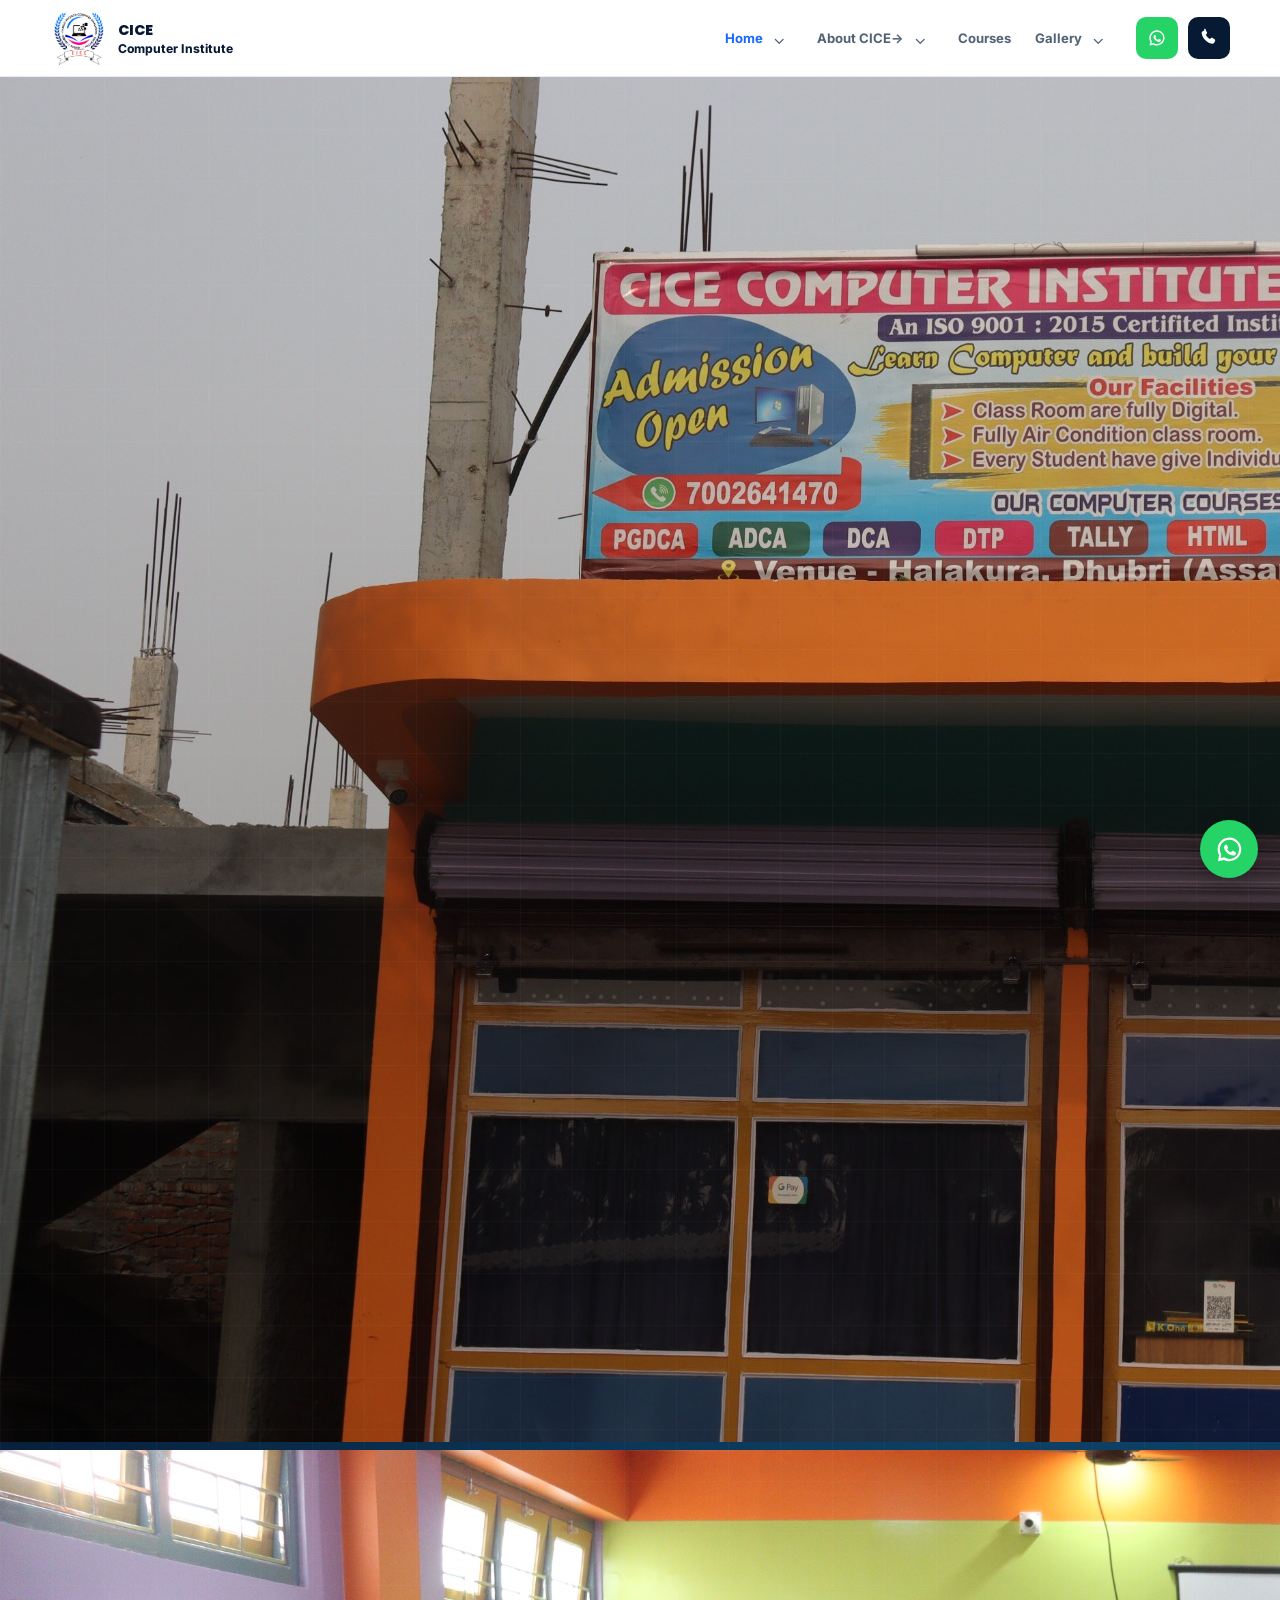
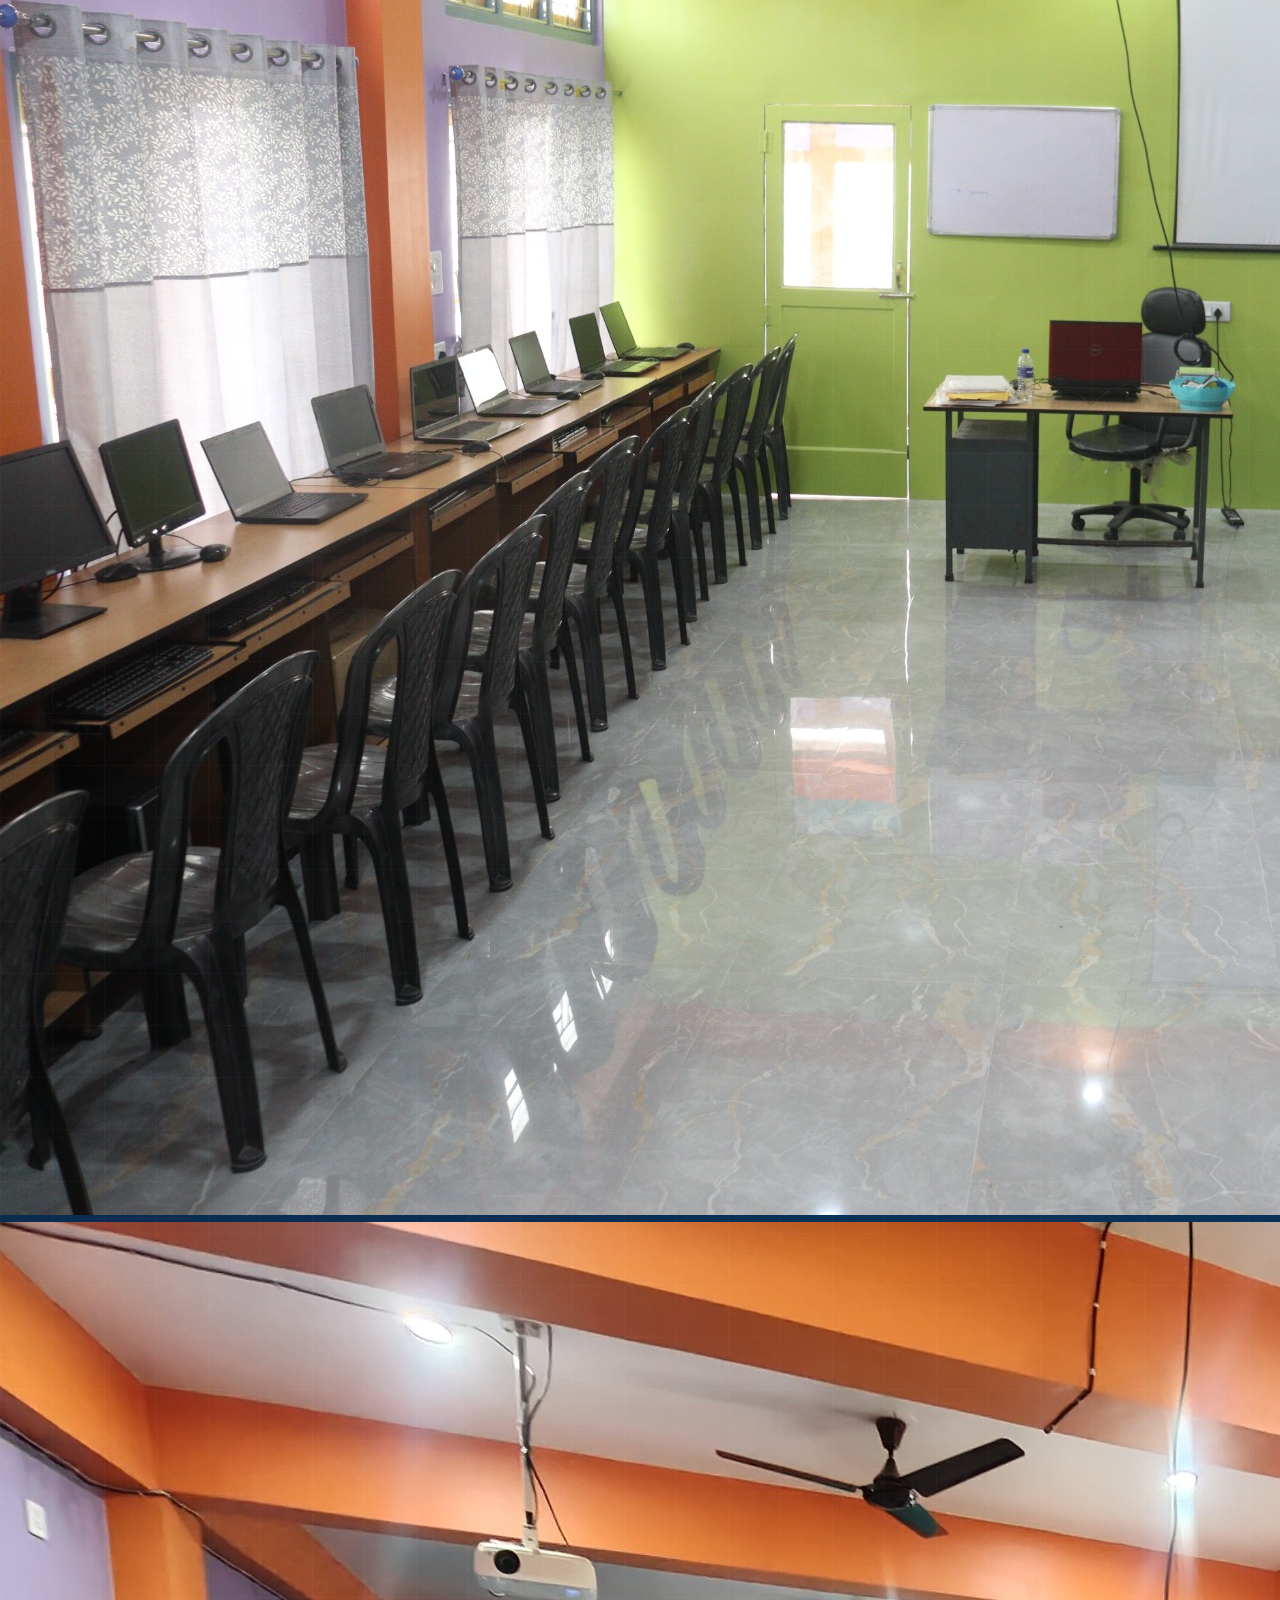
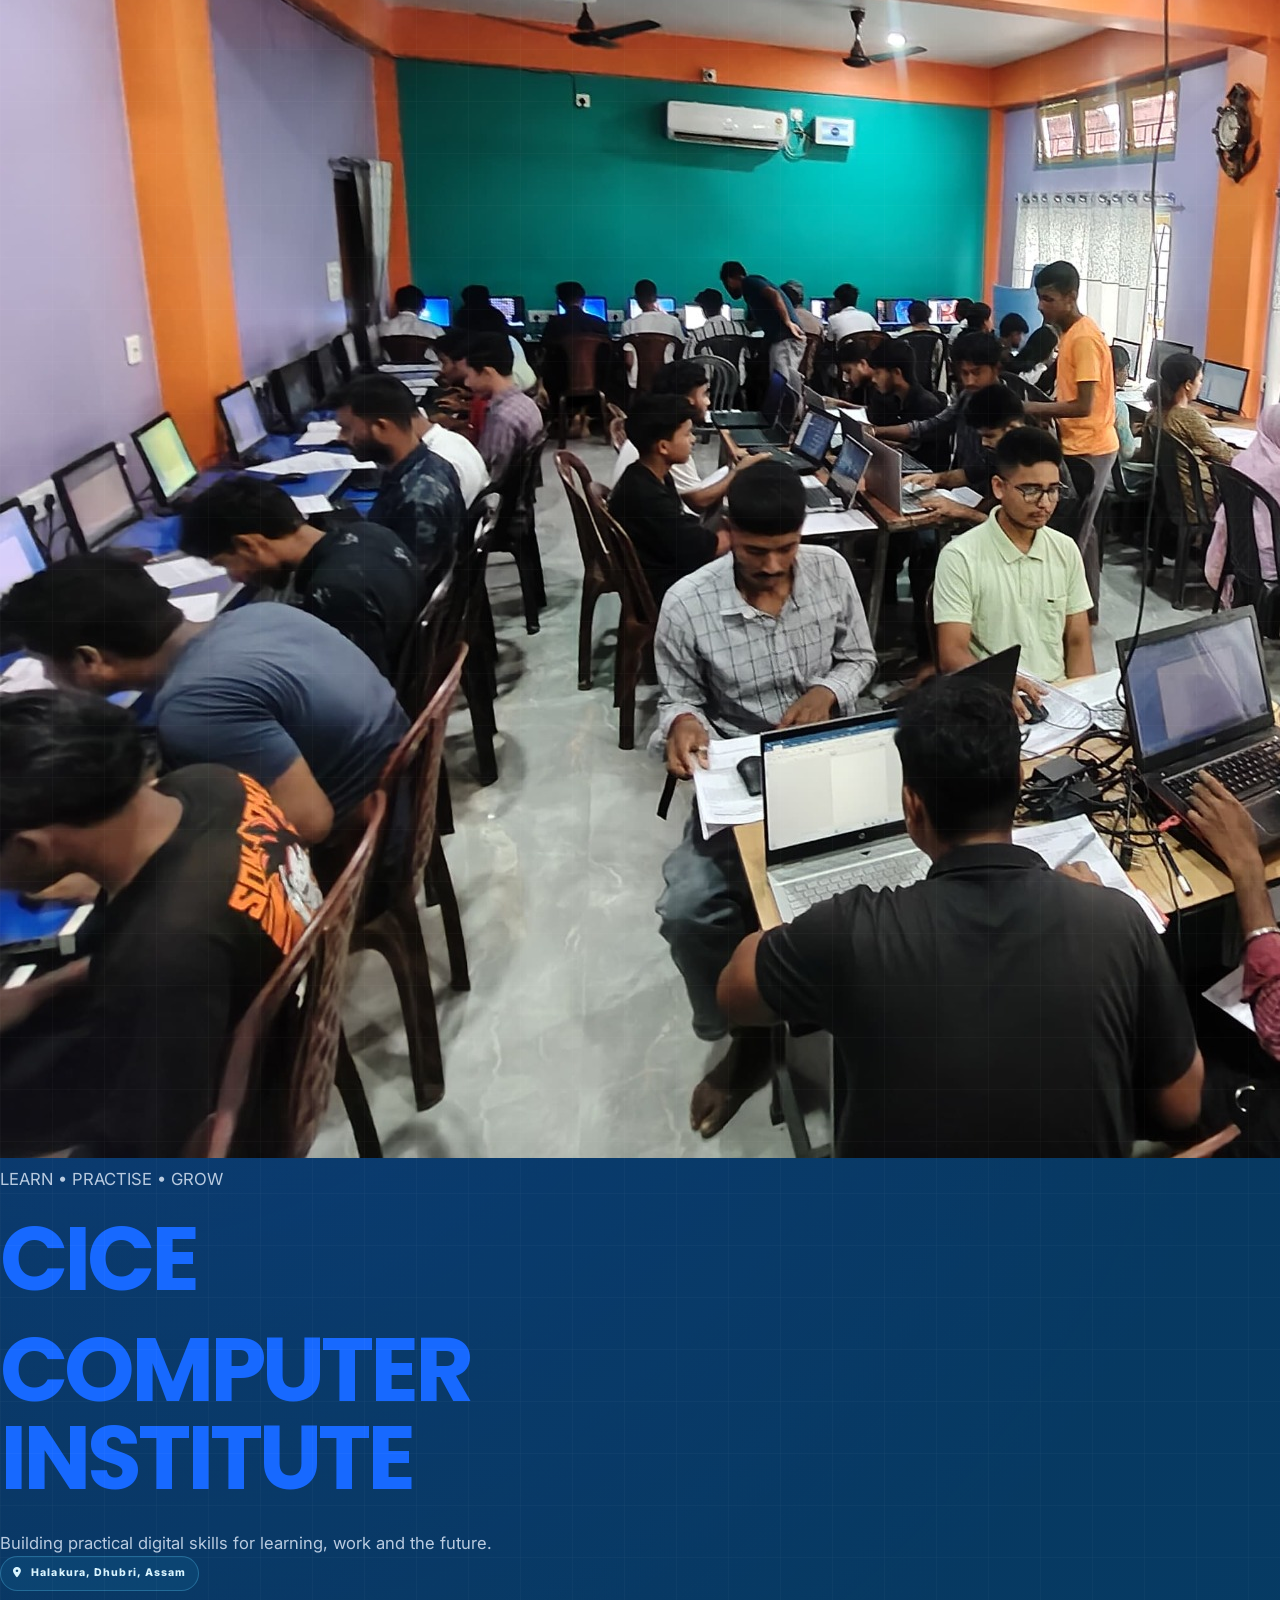
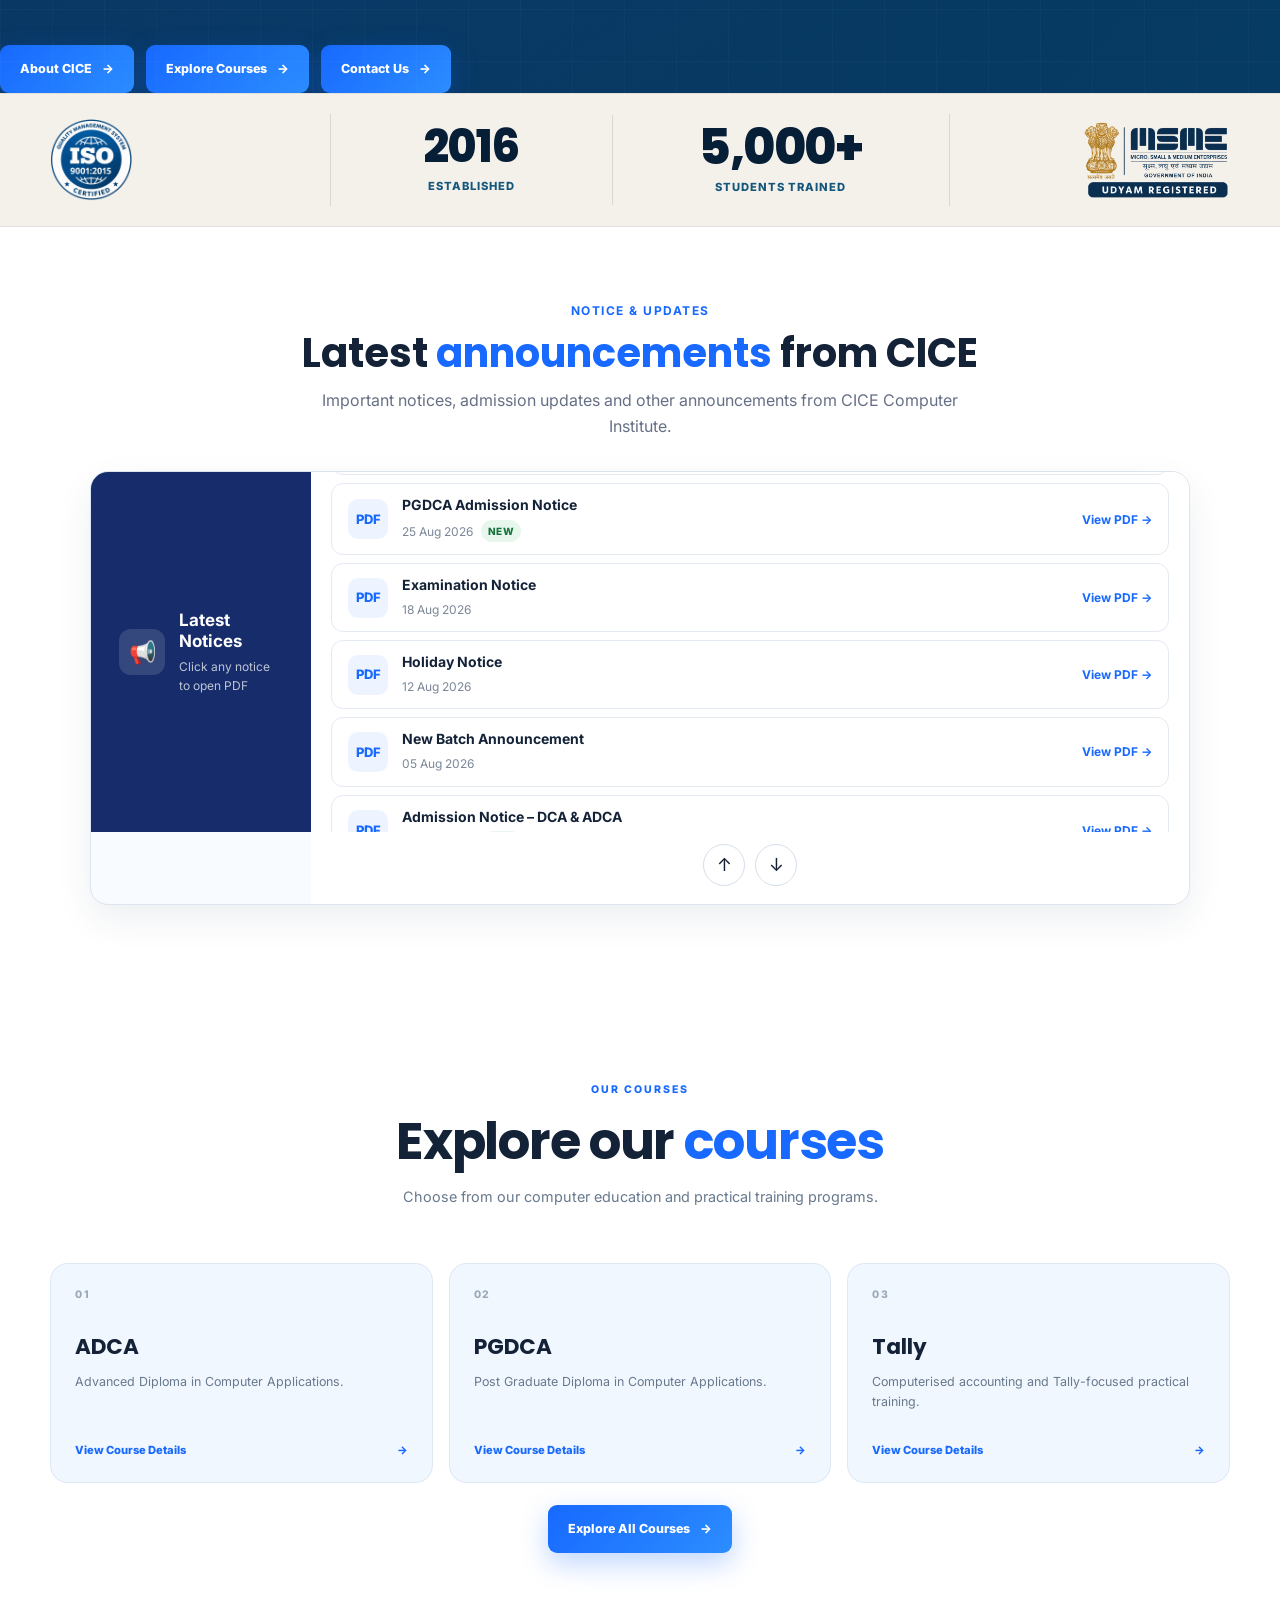
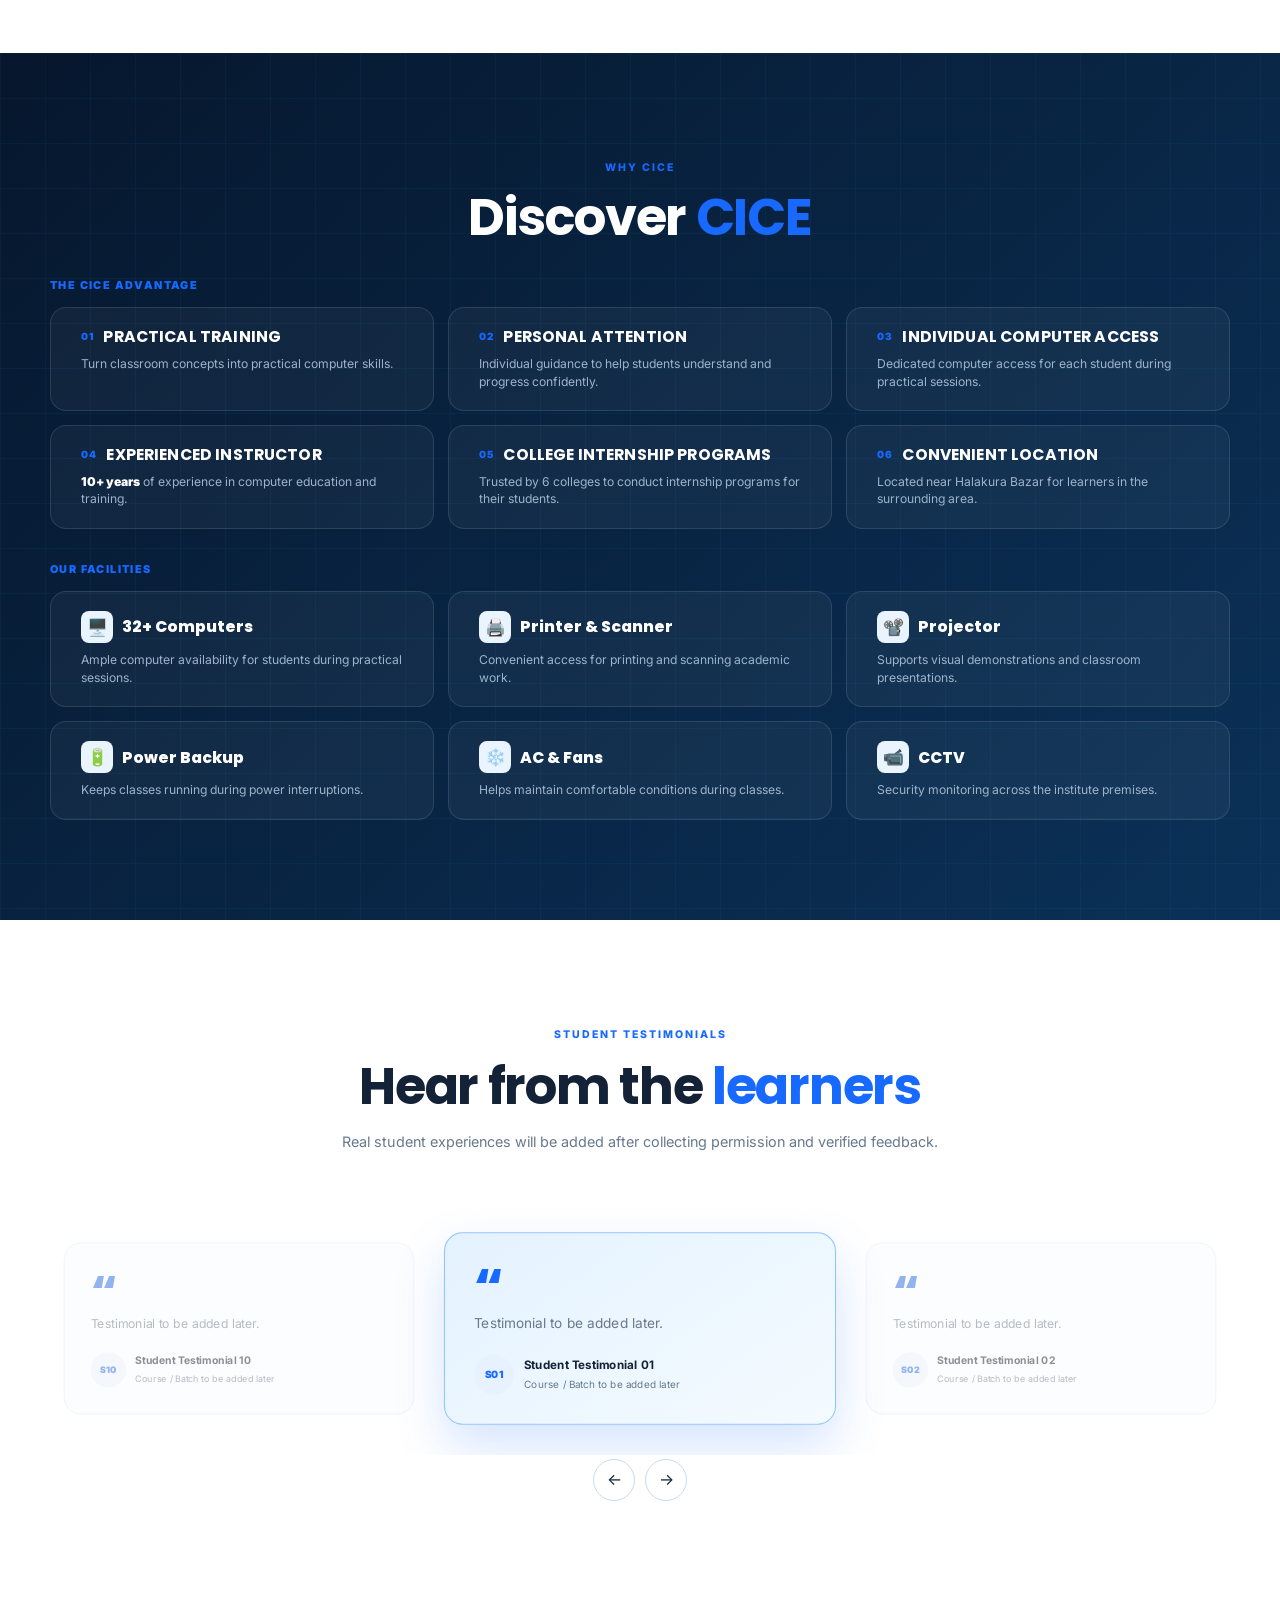
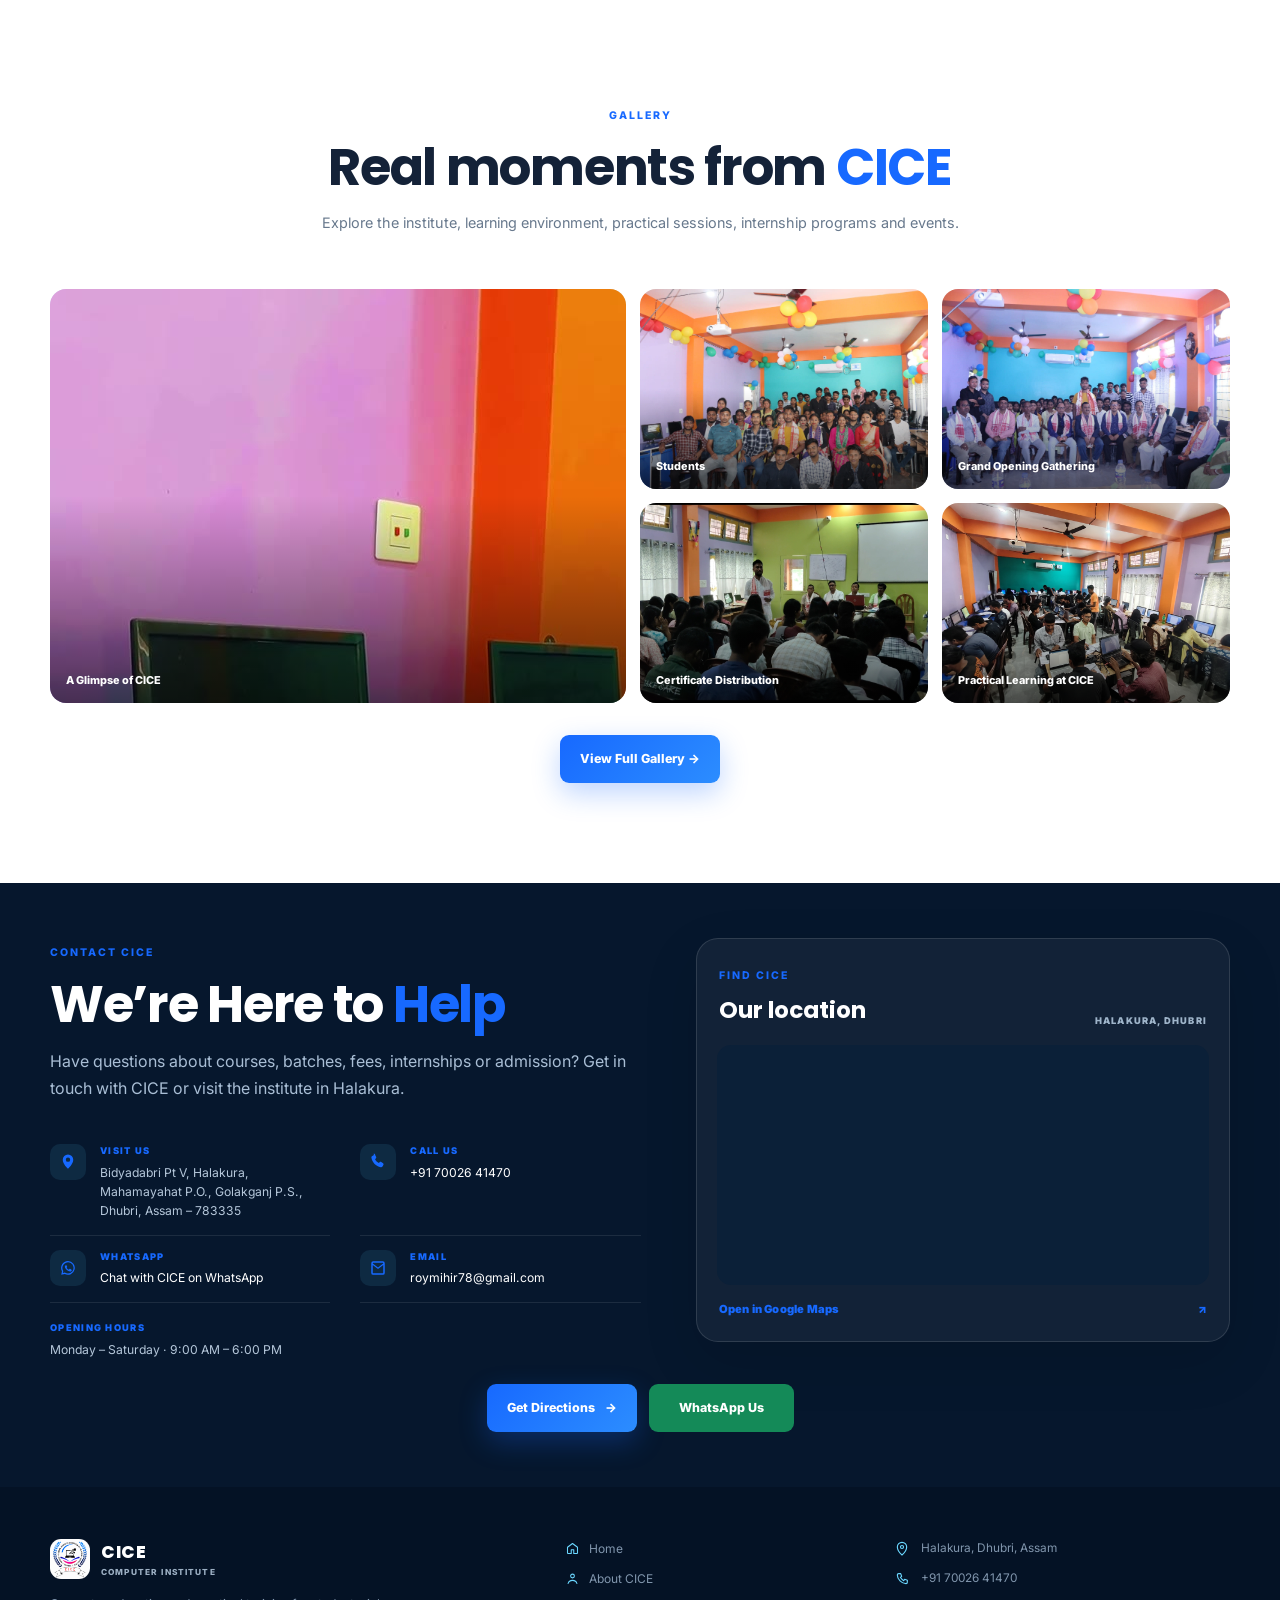
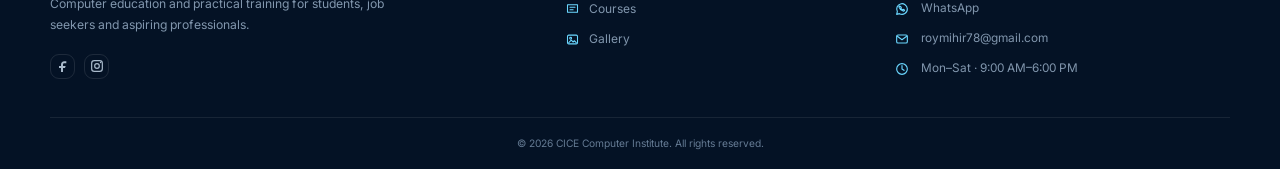
==== commit 59cf57bb: "Enhance hero section and add video gallery" ====
--- a/index.html
+++ b/index.html
@@ -65,6 +65,7 @@
         "foundingDate": "2016"
     }
     </script>
+    <link rel="stylesheet" href="https://cdnjs.cloudflare.com/ajax/libs/font-awesome/6.5.2/css/all.min.css">
 </head>
 <body>
 
@@ -102,7 +103,7 @@
 
         <li class="nav-dropdown">
             <div class="nav-item-with-dropdown">
-                <a href="about.html">About CICE</a>
+                <a href="about.html">About CICE <span class="hero-btn-arrow" aria-hidden="true">→</span></a>
                 <button class="nav-arrow" type="button"
                         aria-label="Open About CICE menu" aria-expanded="false">⌄</button>
             </div>
@@ -156,64 +157,39 @@
 <!-- ==================== HERO SECTION ==================== -->
 <!-- First section visitors see. It introduces CICE and provides the main calls to action. -->
 <section class="hero" id="home">
-    <div class="hero-grid container">
-        <div class="hero-content">
-            <div class="hero-kicker">Learn, Practice &amp; Grow with CICE</div>
-
-            <!-- Main CICE heading. The location badge below identifies this specific institute. -->
-            <h1 class="hero-brand">
-                <span class="hero-brand-cice">CICE</span>
-                <span class="hero-brand-institute">COMPUTER</span>
-                <span class="hero-brand-institute">INSTITUTE</span>
-            </h1>
-
-            <div class="hero-location" aria-label="CICE location">
-                <span class="hero-location-pin" aria-hidden="true">
-                    <svg viewBox="0 0 24 24" focusable="false">
-                        <path d="M12 21s7-6.1 7-12A7 7 0 0 0 5 9c0 5.9 7 12 7 12Zm0-9.5A2.5 2.5 0 1 1 12 6a2.5 2.5 0 0 1 0 5.5Z"/>
-                    </svg>
-                </span>
-                <span>HALAKURA, DHUBRI, ASSAM</span>
-            </div>
-
-            <p>Computer education and practical training for students, job seekers and aspiring professionals.</p>
-
-            <!-- Primary actions for exploring courses and contacting CICE. -->
-            <div class="hero-actions">
-                <a class="btn btn-primary" href="about.html">About CICE <span>→</span></a>
-                <a class="btn btn-light-outline" href="#contact">Contact Us</a>
-            </div>
-
-        </div>
-
-        <!-- Authentic photographs from the CICE gallery identify the physical institute and its learning environment. -->
-        <div class="hero-visual">
-            <div class="hero-photo-carousel" data-hero-carousel aria-label="CICE Institute photo showcase">
-                <div class="hero-photo-stage">
-                    <figure class="hero-photo-slide is-active">
-                        <img src="assets/images/gallery/life-03.jpg" alt="Exterior of CICE Computer Institute in Halakura with the institute signboard visible" loading="eager" decoding="async">
-                        <figcaption><strong>Our Institute</strong><span>CICE Computer Institute, Halakura</span></figcaption>
-                    </figure>
-                    <figure class="hero-photo-slide">
-                        <img src="assets/images/gallery/life-01.jpg" alt="CICE computer classroom with rows of computers" loading="lazy" decoding="async">
-                        <figcaption><strong>Our Classroom</strong><span>A dedicated environment for computer learning</span></figcaption>
-                    </figure>
-                    <figure class="hero-photo-slide">
-                        <img src="assets/images/gallery/life-04.jpg" alt="Students attending a computer learning session at CICE" loading="lazy" decoding="async">
-                        <figcaption><strong>Our Students</strong><span>Learning through practical work</span></figcaption>
-                    </figure>
-                </div>
-
-                <div class="hero-photo-controls">
-                    <button class="hero-photo-arrow" type="button" data-hero-prev aria-label="Previous CICE photo">←</button>
-                    <div class="hero-photo-dots" role="tablist" aria-label="Choose a CICE photo">
-                        <button class="hero-photo-dot is-active" type="button" role="tab" aria-selected="true" aria-label="Show photo 1" data-hero-dot="0"></button>
-                        <button class="hero-photo-dot" type="button" role="tab" aria-selected="false" aria-label="Show photo 2" data-hero-dot="1"></button>
-                        <button class="hero-photo-dot" type="button" role="tab" aria-selected="false" aria-label="Show photo 3" data-hero-dot="2"></button>
-                    </div>
-                    <button class="hero-photo-arrow" type="button" data-hero-next aria-label="Next CICE photo">→</button>
-                </div>
-            </div>
+    <div class="hero-background" aria-hidden="true">
+        <div class="hero-slide hero-slide-1">
+            <img src="assets/images/gallery/life-03.jpg" alt="" fetchpriority="high" decoding="async">
+        </div>
+        <div class="hero-slide hero-slide-2">
+            <img src="assets/images/gallery/life-01.jpg" alt="" loading="lazy" decoding="async">
+        </div>
+        <div class="hero-slide hero-slide-3">
+            <img src="assets/images/gallery/life-04.jpg" alt="" loading="lazy" decoding="async">
+        </div>
+        <div class="hero-overlay"></div>
+    </div>
+
+    <div class="hero-content">
+        <p class="hero-eyebrow">LEARN • PRACTISE • GROW</p>
+
+        <h1 class="hero-title">
+            <span class="hero-brand">CICE</span>
+            <span class="hero-name">COMPUTER</span>
+            <span class="hero-name">INSTITUTE</span>
+        </h1>
+
+        <p class="hero-description">Building practical digital skills for learning, work and the future.</p>
+
+        <div class="hero-location">
+            <span class="hero-location-icon" aria-hidden="true"><i class="fa-solid fa-location-dot"></i></span>
+            <span>Halakura, Dhubri, Assam</span>
+        </div>
+
+        <div class="hero-actions">
+            <a class="btn btn-primary" href="about.html">About CICE <span class="hero-btn-arrow" aria-hidden="true">→</span></a>
+            <a class="btn btn-primary" href="courses.html">Explore Courses <span class="hero-btn-arrow" aria-hidden="true">→</span></a>
+            <a class="btn btn-primary" href="#contact">Contact Us <span class="hero-btn-arrow" aria-hidden="true">→</span></a>
         </div>
     </div>
 </section>
@@ -579,10 +555,17 @@
         <p>Explore the institute, learning environment, practical sessions, internship programs and events.</p>
     </div>
     <div class="gallery-grid container">
-        <a class="gallery-item large" href="gallery.html"><img src="assets/images/gallery/life-04.jpg" alt="Practical learning at CICE" loading="lazy" onerror="this.style.display='none';"><span>Practical Learning at CICE</span></a>
+        <div class="gallery-item large gallery-video">
+            <video controls preload="metadata" poster="assets/images/gallery/a-glimpse-of-cice-poster.jpg">
+                <source src="assets/videos/a-glimpse-of-cice.mp4" type="video/mp4">
+                Your browser does not support the video element.
+            </video>
+            <span>A Glimpse of CICE</span>
+        </div>
         <a class="gallery-item" href="gallery.html"><img src="assets/images/gallery/life-05.jpg" alt="Students at CICE" loading="lazy" onerror="this.style.display='none';"><span>Students</span></a>
         <a class="gallery-item" href="gallery.html"><img src="assets/images/gallery/moments-grand-opening-01.jpg" alt="Grand Opening Gathering at CICE" loading="lazy"><span>Grand Opening Gathering</span></a>
         <a class="gallery-item" href="gallery.html"><img src="assets/images/gallery/moments-certificate-distribution.jpg" alt="Certificate distribution program at CICE" loading="lazy"><span>Certificate Distribution</span></a>
+        <a class="gallery-item" href="gallery.html"><img src="assets/images/gallery/life-04.jpg" alt="Practical learning at CICE" loading="lazy" onerror="this.style.display='none';"><span>Practical Learning at CICE</span></a>
     </div>
     <div style="text-align:center;margin-top:32px;"><a class="btn btn-primary" href="gallery.html">View Full Gallery →</a></div>
 </section>
--- a/style.css
+++ b/style.css
@@ -119,16 +119,6 @@
 
 
 /* ==================== NAVIGATION ==================== */
-.navbar {
-    min-height:76px;
-    display:flex;
-    align-items:center;
-    justify-content:space-between;
-    gap:28px;
-    position:relative;
-    z-index:1200;
-}
-
 .nav-links {
     display:flex;
     align-items:center;
@@ -155,66 +145,7 @@
     color:var(--blue);
 }
 
-.nav-dropdown-toggle {
-    display:flex;
-    align-items:center;
-    gap:5px;
-}
-
-.nav-dropdown-toggle span {
-    font-size:.85em;
-    transition:transform .2s ease;
-}
-
-.nav-dropdown:hover .nav-dropdown-toggle span,
-.nav-dropdown:focus-within .nav-dropdown-toggle span,
-.nav-dropdown.open .nav-dropdown-toggle span {
-    transform:rotate(180deg);
-}
-
-.nav-dropdown-menu {
-    position:absolute;
-    top:calc(100% + 14px);
-    left:50%;
-    transform:translateX(-50%) translateY(6px);
-    min-width:235px;
-    padding:9px;
-    margin:0;
-    list-style:none;
-    background:rgba(255,255,255,.99);
-    border:1px solid var(--border);
-    border-radius:14px;
-    box-shadow:0 18px 45px rgba(7,26,51,.14);
-    opacity:0;
-    visibility:hidden;
-    pointer-events:none;
-    transition:opacity .2s ease, transform .2s ease, visibility .2s ease;
-    z-index:1300;
-}
-
-.nav-dropdown:hover .nav-dropdown-menu,
-.nav-dropdown:focus-within .nav-dropdown-menu,
-.nav-dropdown.open .nav-dropdown-menu {
-    opacity:1;
-    visibility:visible;
-    pointer-events:auto;
-    transform:translateX(-50%) translateY(0);
-}
-
-.nav-dropdown-menu a {
-    display:block;
-    padding:10px 12px;
-    border-radius:9px;
-    color:#526276;
-    font-size:.76rem;
-    font-weight:700;
-}
-
-.nav-dropdown-menu a:hover,
-.nav-dropdown-menu a:focus-visible {
-    background:#f1f7ff;
-    color:var(--blue);
-}
+
 
 .nav-actions {
     display:flex;
@@ -1497,9 +1428,6 @@
         display:none;
     }
 
-    .nav-dropdown.open .nav-dropdown-menu {
-        display:block;
-    }
 
     .nav-dropdown-menu a {
         padding:9px 10px;
@@ -3013,63 +2941,6 @@
 }}
 
 
-/* ==================== ABOUT NAV DROPDOWN ==================== */
-.nav-dropdown {
-    position:relative
-}
-.nav-dropdown-toggle {
-    display:flex;
-    align-items:center;
-    gap:5px
-}
-.nav-dropdown-toggle span {
-    font-size:.9em;
-    transition:transform .2s ease
-}
-.nav-dropdown:hover .nav-dropdown-toggle span,
-.nav-dropdown:focus-within .nav-dropdown-toggle span {
-    transform:rotate(180deg)
-}
-.nav-dropdown-menu {
-    position:absolute;
-    top:calc(100% + 16px);
-    left:50%;
-    transform:translateX(-50%) translateY(6px);
-    min-width:245px;
-    padding:9px;
-    list-style:none;
-    background:rgba(255,255,255,.98);
-    border:1px solid var(--border);
-    border-radius:14px;
-    box-shadow:0 18px 45px rgba(7,26,51,.14);
-    opacity:0;
-    visibility:hidden;
-    pointer-events:none;
-    transition:opacity .2s ease, transform .2s ease, visibility .2s ease;
-    z-index:1100;
-}
-.nav-dropdown:hover .nav-dropdown-menu,
-.nav-dropdown:focus-within .nav-dropdown-menu,
-.nav-dropdown.open .nav-dropdown-menu {
-    opacity:1;
-    visibility:visible;
-    pointer-events:auto;
-    transform:translateX(-50%) translateY(0);
-}
-.nav-dropdown-menu a {
-    display:block;
-    padding:10px 12px;
-    border-radius:9px;
-    color:#526276;
-    font-size:.76rem;
-    font-weight:700;
-}
-.nav-dropdown-menu a:hover,
-.nav-dropdown-menu a:focus-visible {
-    background:#f1f7ff;
-    color:var(--blue)
-}
-
 /* ==================== ABOUT PAGE ==================== */
 .about-hero {
     position:relative;
@@ -3423,71 +3294,6 @@
     color:var(--blue);
     font-size:.78rem;
     font-weight:800
-}
-@media (max-width:900px) {
-.nav-links {
-    gap:14px
-}
-.glance-grid {
-    grid-template-columns:repeat(2,1fr)
-}
-.story-chapter, .founder-grid {
-    grid-template-columns:1fr;
-    gap:40px
-}
-.story-chapter.reverse .story-media, .story-chapter.reverse .story-copy {
-    order:initial
-}
-.founder-photo {
-    min-height:460px
-}
-}
-@media (max-width:700px) {
-.navbar {
-    gap:15px
-}
-.nav-links {
-    position:absolute;
-    left:0;
-    right:0;
-    top:76px;
-    display:none;
-    flex-direction:column;
-    gap:0;
-    padding:10px 20px 18px;
-    background:rgba(255,255,255,.98);
-    border-bottom:1px solid var(--border);
-    box-shadow:0 16px 30px rgba(7,26,51,.08)
-}
-.nav-links.active {
-    display:flex
-}
-.nav-links > li > a {
-    display:block;
-    padding:12px 0
-}
-.nav-whatsapp {
-    display:none
-}
-.nav-dropdown-menu {
-    position:static;
-    transform:none;
-    min-width:0;
-    margin:0 0 8px;
-    padding:5px 8px;
-    box-shadow:none;
-    border-radius:10px;
-    opacity:1;
-    visibility:visible;
-    pointer-events:auto;
-    display:none
-}
-.nav-dropdown.open .nav-dropdown-menu {
-    display:block;
-    transform:none
-}
-.nav-dropdown-menu a {
-    padding:9px 10px
 }
 .about-section {
     padding:78px 0
@@ -4489,74 +4295,6 @@
     display: block !important;
 }
 
-/* ==================== REAL HERO PHOTOGRAPH ==================== */
-.hero-photo {
-    position:relative;
-    z-index:2;
-    width:min(540px,94%);
-    aspect-ratio:4 / 3;
-    overflow:hidden;
-    border:1px solid rgba(255,255,255,.16);
-    border-radius:24px;
-    background:#08182c;
-    box-shadow:0 30px 80px rgba(0,0,0,.28);
-}
-
-.hero-photo img {
-    display:block;
-    width:100%;
-    height:100%;
-    object-fit:cover;
-}
-
-.hero-photo-caption {
-    position:absolute;
-    left:18px;
-    right:18px;
-    bottom:18px;
-    display:flex;
-    flex-direction:column;
-    gap:3px;
-    padding:14px 16px;
-    border:1px solid rgba(255,255,255,.16);
-    border-radius:14px;
-    background:rgba(7,24,42,.72);
-    backdrop-filter:blur(8px);
-    color:#fff;
-}
-
-.hero-photo-caption span {
-    font-size:.58rem;
-    font-weight:800;
-    letter-spacing:1.5px;
-    text-transform:uppercase;
-    color:var(--blue);
-}
-
-.hero-photo-caption strong {
-    font-size:1rem;
-    line-height:1.2;
-}
-
-@media(max-width:900px){
-.hero-photo {
-    width:min(620px,94%)
-}
-}
-
-@media(max-width:560px){
-.hero-photo {
-    width:100%;
-    border-radius:18px
-}
-.hero-photo-caption {
-    left:12px;
-    right:12px;
-    bottom:12px;
-    padding:11px 13px
-}
-}
-
 /* ==================== CICE HIGHLIGHTS STRIP ==================== */
 .cice-highlights{
     position:relative;
@@ -4708,3 +4446,10 @@
         font-size: .58rem !important;
     }
 }
+
+
+/* ==================== CICE performance helpers ==================== */
+/* Avoid rendering off-screen media until it approaches the viewport. */
+.gallery-page img {
+    content-visibility: auto;
+}
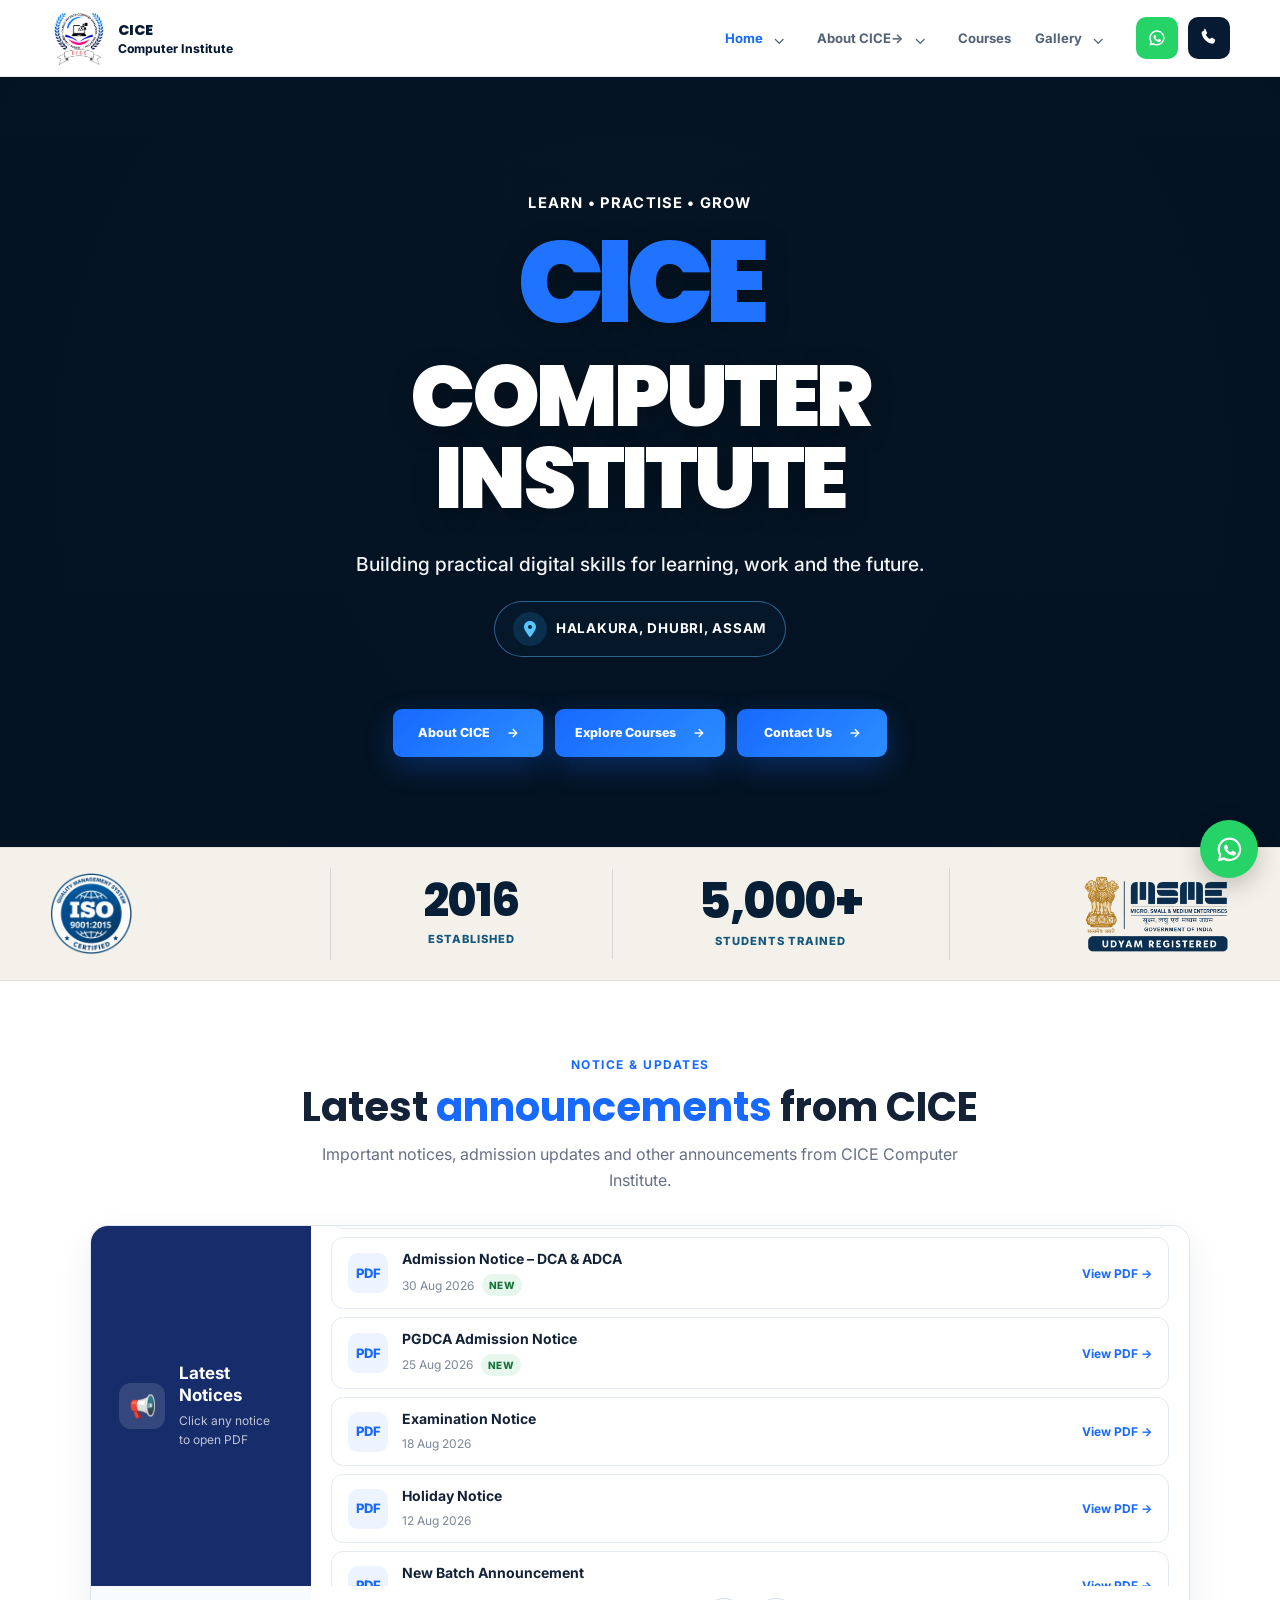
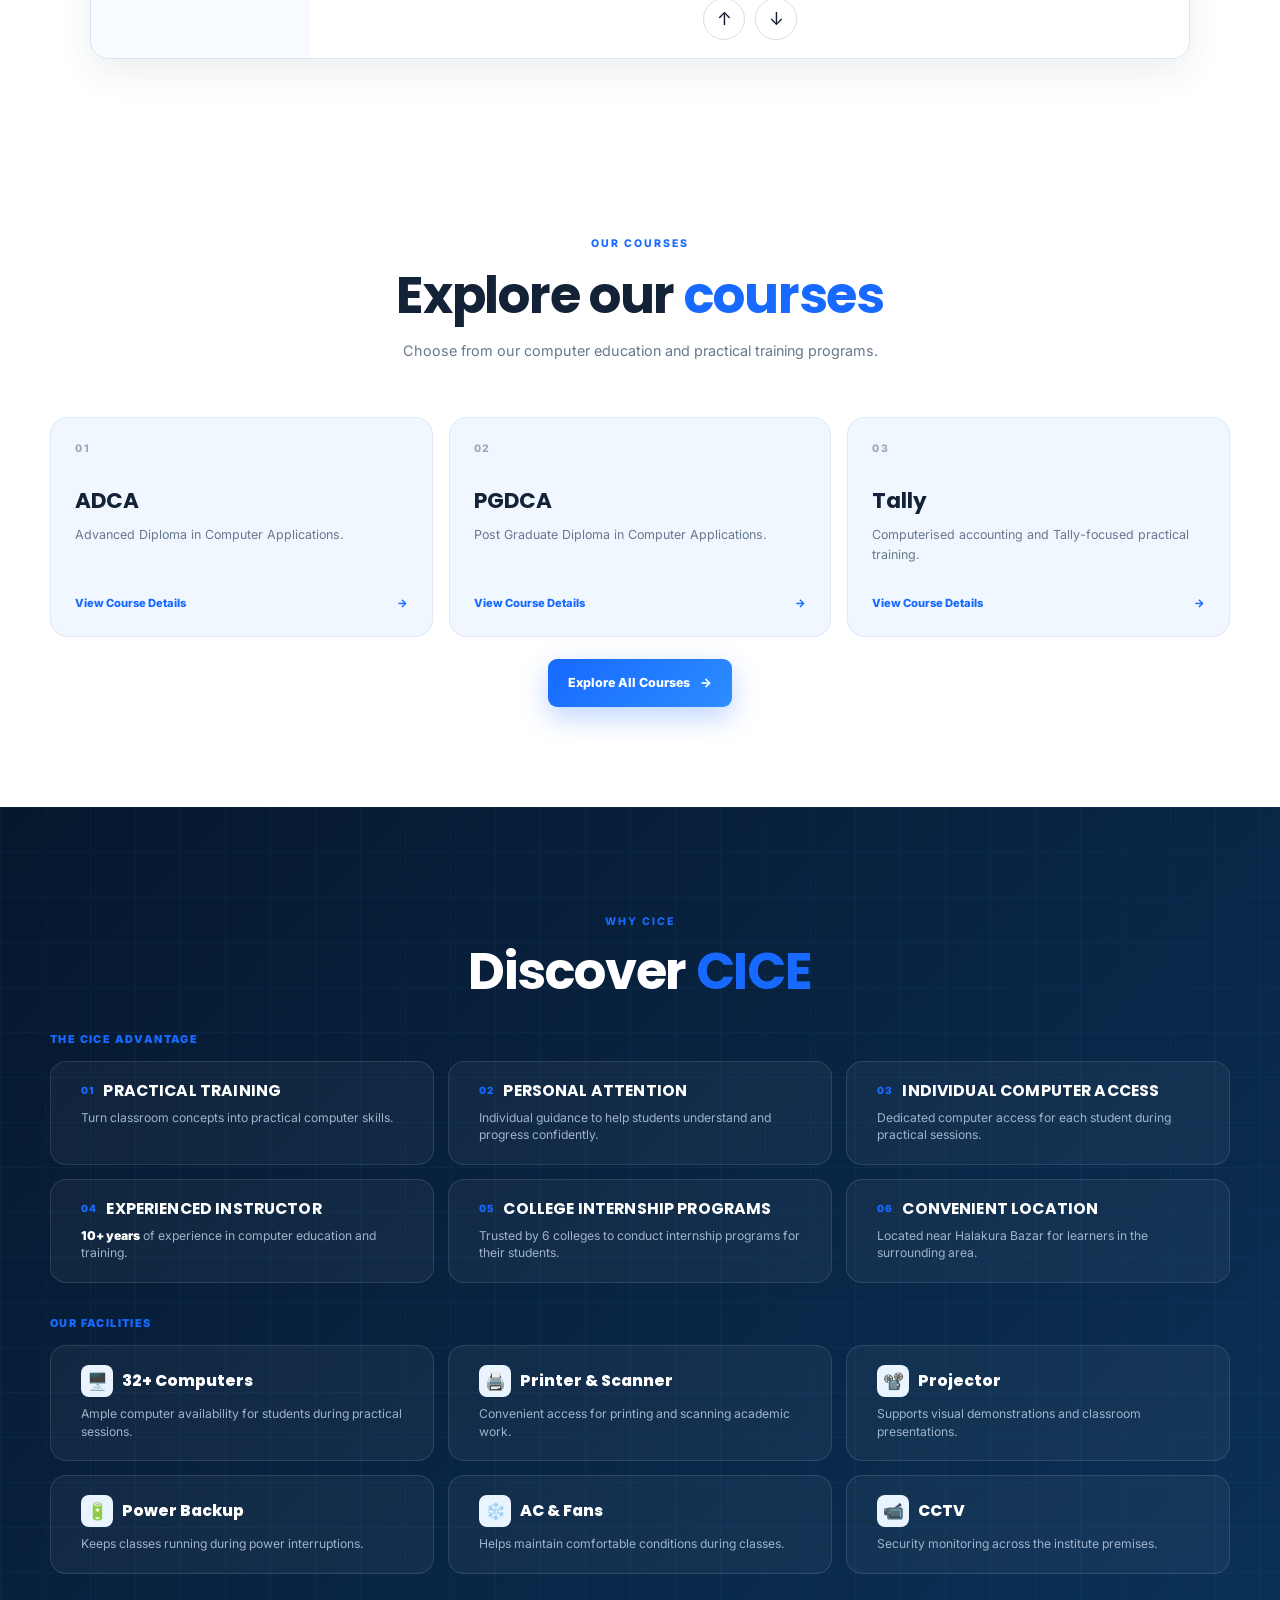
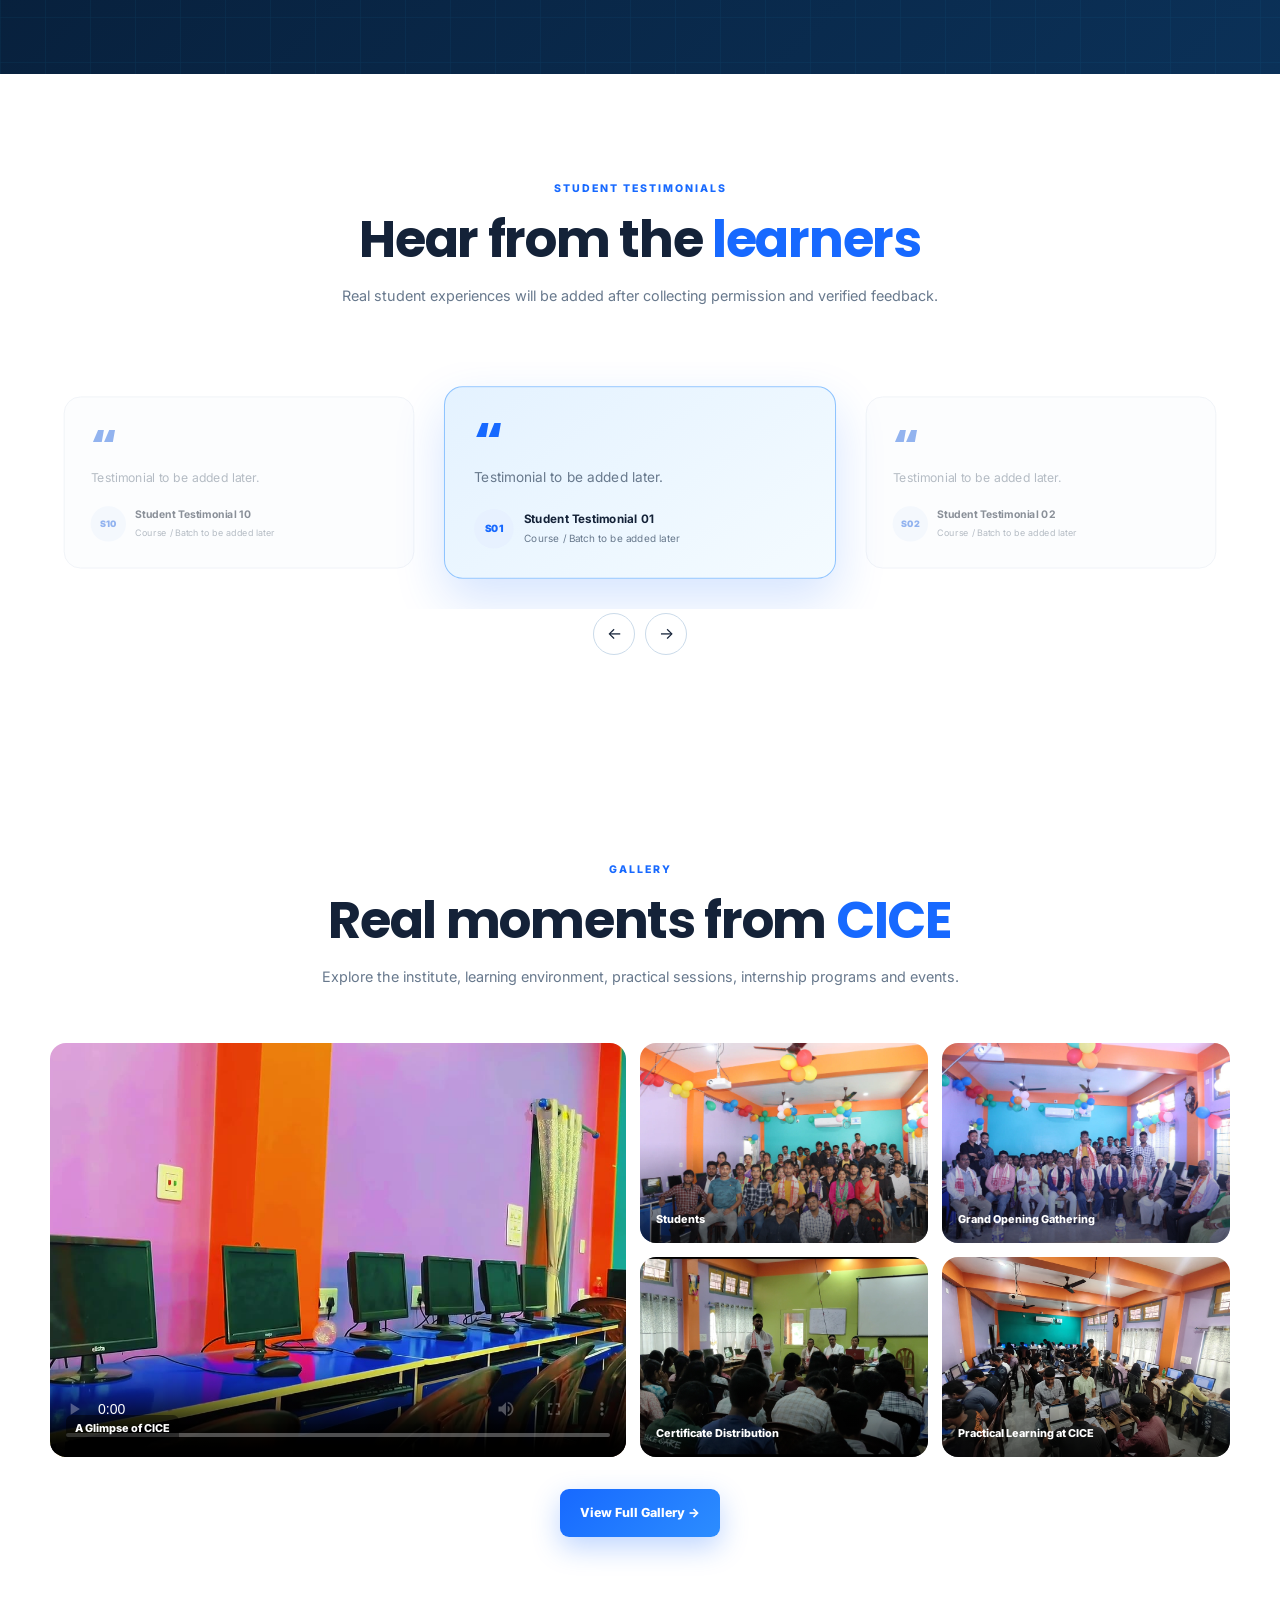
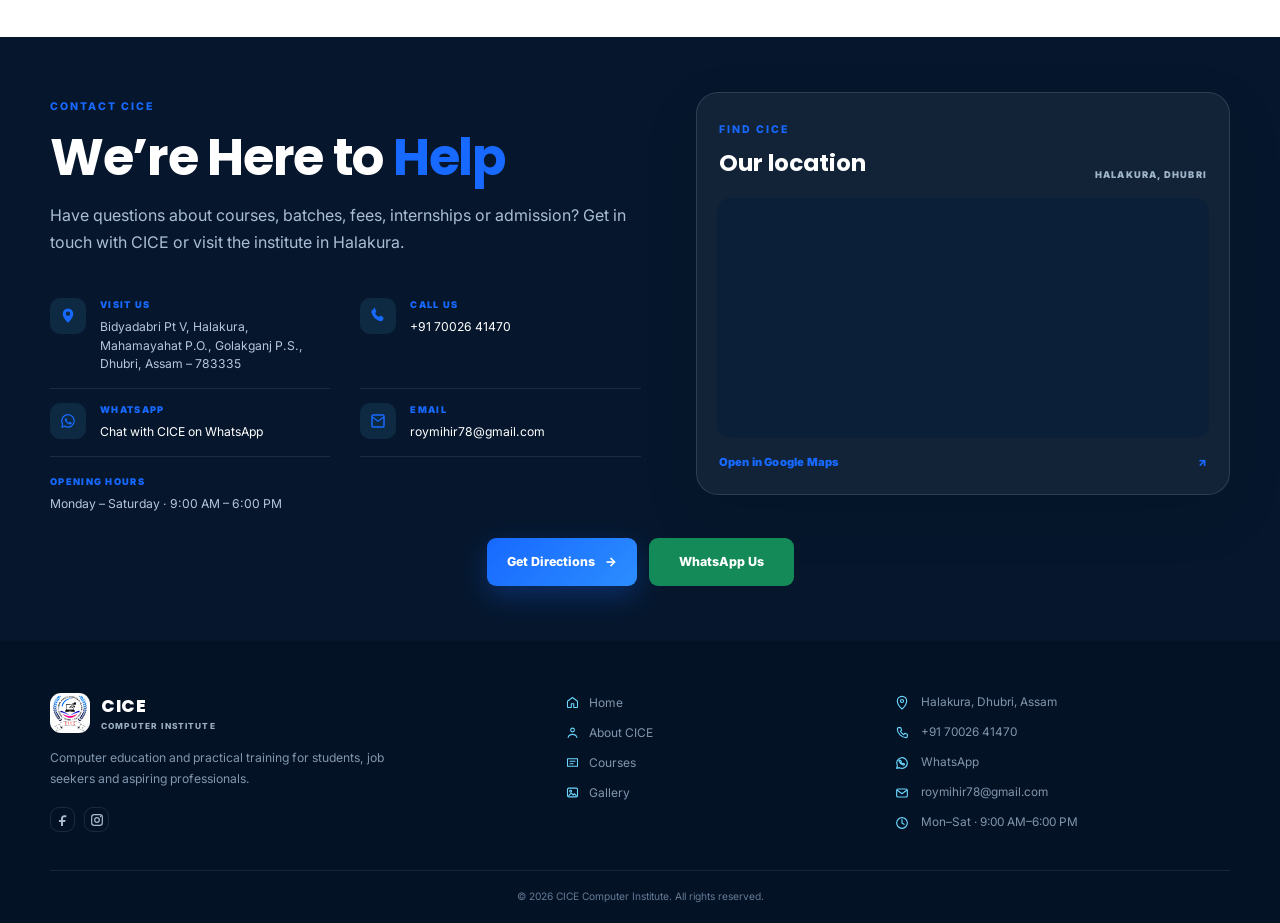
==== commit 8ef6e53b: "fix: pause gallery video when inactive" ====
--- a/index.html
+++ b/index.html
@@ -852,6 +852,7 @@
 </script>
 
 
+<script src="video-control.js"></script>
 <script src="script.js"></script>
 </body>
 </html>
--- a/style.css
+++ b/style.css
@@ -119,6 +119,16 @@
 
 
 /* ==================== NAVIGATION ==================== */
+.navbar {
+    min-height:76px;
+    display:flex;
+    align-items:center;
+    justify-content:space-between;
+    gap:28px;
+    position:relative;
+    z-index:1200;
+}
+
 .nav-links {
     display:flex;
     align-items:center;
@@ -145,7 +155,66 @@
     color:var(--blue);
 }
 
-
+.nav-dropdown-toggle {
+    display:flex;
+    align-items:center;
+    gap:5px;
+}
+
+.nav-dropdown-toggle span {
+    font-size:.85em;
+    transition:transform .2s ease;
+}
+
+.nav-dropdown:hover .nav-dropdown-toggle span,
+.nav-dropdown:focus-within .nav-dropdown-toggle span,
+.nav-dropdown.open .nav-dropdown-toggle span {
+    transform:rotate(180deg);
+}
+
+.nav-dropdown-menu {
+    position:absolute;
+    top:calc(100% + 14px);
+    left:50%;
+    transform:translateX(-50%) translateY(6px);
+    min-width:235px;
+    padding:9px;
+    margin:0;
+    list-style:none;
+    background:rgba(255,255,255,.99);
+    border:1px solid var(--border);
+    border-radius:14px;
+    box-shadow:0 18px 45px rgba(7,26,51,.14);
+    opacity:0;
+    visibility:hidden;
+    pointer-events:none;
+    transition:opacity .2s ease, transform .2s ease, visibility .2s ease;
+    z-index:1300;
+}
+
+.nav-dropdown:hover .nav-dropdown-menu,
+.nav-dropdown:focus-within .nav-dropdown-menu,
+.nav-dropdown.open .nav-dropdown-menu {
+    opacity:1;
+    visibility:visible;
+    pointer-events:auto;
+    transform:translateX(-50%) translateY(0);
+}
+
+.nav-dropdown-menu a {
+    display:block;
+    padding:10px 12px;
+    border-radius:9px;
+    color:#526276;
+    font-size:.76rem;
+    font-weight:700;
+}
+
+.nav-dropdown-menu a:hover,
+.nav-dropdown-menu a:focus-visible {
+    background:#f1f7ff;
+    color:var(--blue);
+}
 
 .nav-actions {
     display:flex;
@@ -1428,6 +1497,9 @@
         display:none;
     }
 
+    .nav-dropdown.open .nav-dropdown-menu {
+        display:block;
+    }
 
     .nav-dropdown-menu a {
         padding:9px 10px;
@@ -2941,6 +3013,63 @@
 }}
 
 
+/* ==================== ABOUT NAV DROPDOWN ==================== */
+.nav-dropdown {
+    position:relative
+}
+.nav-dropdown-toggle {
+    display:flex;
+    align-items:center;
+    gap:5px
+}
+.nav-dropdown-toggle span {
+    font-size:.9em;
+    transition:transform .2s ease
+}
+.nav-dropdown:hover .nav-dropdown-toggle span,
+.nav-dropdown:focus-within .nav-dropdown-toggle span {
+    transform:rotate(180deg)
+}
+.nav-dropdown-menu {
+    position:absolute;
+    top:calc(100% + 16px);
+    left:50%;
+    transform:translateX(-50%) translateY(6px);
+    min-width:245px;
+    padding:9px;
+    list-style:none;
+    background:rgba(255,255,255,.98);
+    border:1px solid var(--border);
+    border-radius:14px;
+    box-shadow:0 18px 45px rgba(7,26,51,.14);
+    opacity:0;
+    visibility:hidden;
+    pointer-events:none;
+    transition:opacity .2s ease, transform .2s ease, visibility .2s ease;
+    z-index:1100;
+}
+.nav-dropdown:hover .nav-dropdown-menu,
+.nav-dropdown:focus-within .nav-dropdown-menu,
+.nav-dropdown.open .nav-dropdown-menu {
+    opacity:1;
+    visibility:visible;
+    pointer-events:auto;
+    transform:translateX(-50%) translateY(0);
+}
+.nav-dropdown-menu a {
+    display:block;
+    padding:10px 12px;
+    border-radius:9px;
+    color:#526276;
+    font-size:.76rem;
+    font-weight:700;
+}
+.nav-dropdown-menu a:hover,
+.nav-dropdown-menu a:focus-visible {
+    background:#f1f7ff;
+    color:var(--blue)
+}
+
 /* ==================== ABOUT PAGE ==================== */
 .about-hero {
     position:relative;
@@ -3294,6 +3423,71 @@
     color:var(--blue);
     font-size:.78rem;
     font-weight:800
+}
+@media (max-width:900px) {
+.nav-links {
+    gap:14px
+}
+.glance-grid {
+    grid-template-columns:repeat(2,1fr)
+}
+.story-chapter, .founder-grid {
+    grid-template-columns:1fr;
+    gap:40px
+}
+.story-chapter.reverse .story-media, .story-chapter.reverse .story-copy {
+    order:initial
+}
+.founder-photo {
+    min-height:460px
+}
+}
+@media (max-width:700px) {
+.navbar {
+    gap:15px
+}
+.nav-links {
+    position:absolute;
+    left:0;
+    right:0;
+    top:76px;
+    display:none;
+    flex-direction:column;
+    gap:0;
+    padding:10px 20px 18px;
+    background:rgba(255,255,255,.98);
+    border-bottom:1px solid var(--border);
+    box-shadow:0 16px 30px rgba(7,26,51,.08)
+}
+.nav-links.active {
+    display:flex
+}
+.nav-links > li > a {
+    display:block;
+    padding:12px 0
+}
+.nav-whatsapp {
+    display:none
+}
+.nav-dropdown-menu {
+    position:static;
+    transform:none;
+    min-width:0;
+    margin:0 0 8px;
+    padding:5px 8px;
+    box-shadow:none;
+    border-radius:10px;
+    opacity:1;
+    visibility:visible;
+    pointer-events:auto;
+    display:none
+}
+.nav-dropdown.open .nav-dropdown-menu {
+    display:block;
+    transform:none
+}
+.nav-dropdown-menu a {
+    padding:9px 10px
 }
 .about-section {
     padding:78px 0
@@ -4295,6 +4489,74 @@
     display: block !important;
 }
 
+/* ==================== REAL HERO PHOTOGRAPH ==================== */
+.hero-photo {
+    position:relative;
+    z-index:2;
+    width:min(540px,94%);
+    aspect-ratio:4 / 3;
+    overflow:hidden;
+    border:1px solid rgba(255,255,255,.16);
+    border-radius:24px;
+    background:#08182c;
+    box-shadow:0 30px 80px rgba(0,0,0,.28);
+}
+
+.hero-photo img {
+    display:block;
+    width:100%;
+    height:100%;
+    object-fit:cover;
+}
+
+.hero-photo-caption {
+    position:absolute;
+    left:18px;
+    right:18px;
+    bottom:18px;
+    display:flex;
+    flex-direction:column;
+    gap:3px;
+    padding:14px 16px;
+    border:1px solid rgba(255,255,255,.16);
+    border-radius:14px;
+    background:rgba(7,24,42,.72);
+    backdrop-filter:blur(8px);
+    color:#fff;
+}
+
+.hero-photo-caption span {
+    font-size:.58rem;
+    font-weight:800;
+    letter-spacing:1.5px;
+    text-transform:uppercase;
+    color:var(--blue);
+}
+
+.hero-photo-caption strong {
+    font-size:1rem;
+    line-height:1.2;
+}
+
+@media(max-width:900px){
+.hero-photo {
+    width:min(620px,94%)
+}
+}
+
+@media(max-width:560px){
+.hero-photo {
+    width:100%;
+    border-radius:18px
+}
+.hero-photo-caption {
+    left:12px;
+    right:12px;
+    bottom:12px;
+    padding:11px 13px
+}
+}
+
 /* ==================== CICE HIGHLIGHTS STRIP ==================== */
 .cice-highlights{
     position:relative;
@@ -4447,9 +4709,436 @@
     }
 }
 
-
-/* ==================== CICE performance helpers ==================== */
-/* Avoid rendering off-screen media until it approaches the viewport. */
-.gallery-page img {
-    content-visibility: auto;
-}
+/* ==================== CICE HERO ==================== */
+.hero {
+    position: relative;
+    min-height: clamp(600px, 82vh, 820px);
+    display: flex;
+    align-items: center;
+    justify-content: center;
+    overflow: hidden;
+    isolation: isolate;
+    color: #fff;
+    background: #071827;
+}
+
+.hero .hero-background {
+    position: absolute;
+    inset: 0;
+    z-index: 0;
+    overflow: hidden;
+    background: #071827;
+}
+
+.hero .hero-slide {
+    position: absolute;
+    inset: 0;
+    opacity: 0;
+    animation: ciceHeroFade 18s ease-in-out infinite;
+}
+
+.hero .hero-slide img {
+    width: 100%;
+    height: 100%;
+    display: block;
+    object-fit: cover;
+    object-position: center;
+    animation: ciceHeroZoom 18s ease-in-out infinite;
+}
+
+.hero .hero-slide-1,
+.hero .hero-slide-1 img {
+    animation-delay: 0s;
+}
+
+.hero .hero-slide-2,
+.hero .hero-slide-2 img {
+    animation-delay: 6s;
+}
+
+.hero .hero-slide-3,
+.hero .hero-slide-3 img {
+    animation-delay: 12s;
+}
+
+.hero .hero-overlay {
+    position: absolute;
+    inset: 0;
+    z-index: 4;
+    background:
+        radial-gradient(circle at center,
+            rgba(3, 18, 34, 0.38) 0%,
+            rgba(3, 18, 34, 0.58) 62%,
+            rgba(3, 18, 34, 0.72) 100%),
+        linear-gradient(180deg,
+            rgba(3, 18, 34, 0.24) 0%,
+            rgba(3, 18, 34, 0.52) 100%);
+}
+
+.hero .hero-content {
+    position: relative;
+    z-index: 10;
+    width: min(1000px, 92%);
+    margin: 0 auto;
+    padding: clamp(100px, 13vh, 145px) 0 clamp(75px, 10vh, 110px);
+    text-align: center;
+    display: flex;
+    flex-direction: column;
+    align-items: center;
+}
+
+.hero .hero-eyebrow {
+    margin: 0 0 18px;
+    font-size: clamp(0.82rem, 1.15vw, 1rem);
+    line-height: 1.3;
+    font-weight: 700;
+    letter-spacing: 0.08em;
+    text-transform: uppercase;
+    color: #fff;
+    text-align: center;
+}
+
+.hero .hero-title {
+    margin: 0;
+    padding: 0;
+    display: flex;
+    flex-direction: column;
+    align-items: center;
+    text-align: center;
+    line-height: 0.92;
+    text-transform: uppercase;
+}
+
+.hero .hero-brand {
+    display: block;
+    font-size:clamp(5.5rem,9vw,8rem);
+    font-weight: 900;
+    letter-spacing: -0.065em;
+    line-height: 0.88;
+    color: #1f73ff;
+    text-shadow: 0 5px 26px rgba(0, 0, 0, 0.25);
+}
+
+.hero .hero-name {
+    display: block;
+    font-size:clamp(4.1rem,6.7vw,6.1rem);
+    font-weight: 850;
+    letter-spacing: -0.045em;
+    line-height: 0.96;
+    color: #fff;
+    text-shadow: 0 5px 24px rgba(0, 0, 0, 0.30);
+}
+
+.hero .hero-description {
+    max-width: 760px;
+    margin: 30px auto 0;
+    font-size: clamp(1rem, 1.5vw, 1.22rem);
+    line-height: 1.6;
+    font-weight: 500;
+    color: rgba(255, 255, 255, 0.95);
+    text-align: center;
+    text-wrap: balance;
+}
+
+.hero .hero-location {
+    display: inline-flex;
+    align-items: center;
+    justify-content: center;
+    gap: 9px;
+    margin-top: 21px;
+    padding: 10px 18px;
+    border: 1px solid rgba(83, 194, 255, 0.45);
+    border-radius: 999px;
+    background: rgba(7, 30, 52, 0.45);
+    backdrop-filter: blur(8px);
+    -webkit-backdrop-filter: blur(8px);
+    color: #fff;
+    font-size: clamp(0.82rem, 1.05vw, 0.96rem);
+    font-weight: 700;
+    letter-spacing: 0.055em;
+    text-transform: uppercase;
+    text-align: center;
+}
+
+.hero .hero-location-icon {
+    width: 21px;
+    height: 21px;
+    display: inline-flex;
+    align-items: center;
+    justify-content: center;
+    border-radius: 50%;
+    background: rgba(55, 183, 255, 0.22);
+    color: #4fc3ff;
+    font-size: 8px;
+}
+
+.hero .hero-actions {
+    display: flex;
+    justify-content: center;
+    align-items: center;
+    gap: 12px;
+    flex-wrap: wrap;
+    margin-top: 30px;
+}
+
+.hero .hero-actions .btn {
+    min-width: 150px;
+}
+
+@keyframes ciceHeroFade {
+    0%, 28% { opacity: 1; }
+    38%, 90% { opacity: 0; }
+    100% { opacity: 1; }
+}
+
+@keyframes ciceHeroZoom {
+    0% { transform: scale(1.04); }
+    28% { transform: scale(1.10); }
+    38%, 100% { transform: scale(1.04); }
+}
+
+@media (max-width: 768px) {
+    .hero {
+        min-height: 650px;
+    }
+
+    .hero .hero-content {
+        width: min(94%, 680px);
+        padding: 100px 0 70px;
+    }
+
+    .hero .hero-brand {
+        font-size: clamp(4.3rem, 20vw, 6.8rem);
+    }
+
+    .hero .hero-name {
+        font-size: clamp(2.35rem, 11vw, 4rem);
+    }
+
+    .hero .hero-description {
+        margin-top: 25px;
+        font-size: 1rem;
+    }
+
+    .hero .hero-location {
+        max-width: 92%;
+        font-size: 0.78rem;
+    }
+
+    .hero .hero-actions {
+        margin-top: 26px;
+    }
+
+    .hero .hero-actions .btn {
+        width: min(100%, 230px);
+    }
+}
+
+@media (prefers-reduced-motion: reduce) {
+    .hero .hero-slide,
+    .hero .hero-slide img {
+        animation: none;
+    }
+
+    .hero .hero-slide {
+        opacity: 0;
+    }
+
+    .hero .hero-slide-1 {
+        opacity: 1;
+    }
+}
+
+/* Hero secondary action: boxed like the primary action */
+.hero .hero-actions .btn-secondary {
+    min-width: 150px;
+    min-height: 48px;
+    padding: 13px 22px;
+    display: inline-flex;
+    align-items: center;
+    justify-content: center;
+    border: 1px solid rgba(255, 255, 255, 0.72);
+    border-radius: 10px;
+    background: rgba(255, 255, 255, 0.08);
+    color: #fff;
+    text-decoration: none;
+    font-weight: 700;
+    transition: background-color 0.2s ease, border-color 0.2s ease, transform 0.2s ease;
+}
+
+.hero .hero-actions .btn-secondary:hover {
+    background: rgba(255, 255, 255, 0.16);
+    border-color: rgba(255, 255, 255, 0.95);
+    color: #fff;
+    transform: translateY(-1px);
+}
+
+.hero .hero-location-icon {
+    width: auto;
+    height: auto;
+    display: inline-flex;
+    align-items: center;
+    justify-content: center;
+    background: transparent;
+    color: inherit;
+    font-size: 1rem;
+    line-height: 1;
+}
+
+/* Home gallery video: fills the previously empty grid cell. */
+.gallery-item.gallery-video {
+    position: relative;
+    background: #071827;
+}
+
+.gallery-item.gallery-video::after {
+    content: none;
+}
+
+.gallery-item.gallery-video video {
+    width: 100%;
+    height: 100%;
+    display: block;
+    object-fit: cover;
+}
+
+.gallery-item.gallery-video span {
+    left: 16px;
+    bottom: 14px;
+    padding: 5px 9px;
+    border-radius: 6px;
+    background: rgba(0, 0, 0, 0.45);
+    color: #fff;
+    font-size: .68rem;
+    font-weight: 800;
+}
+
+/* Hero location badge — stable appearance across browsers/devices */
+.hero .hero-location-icon {
+    position: relative;
+    width: 34px;
+    height: 34px;
+    flex: 0 0 34px;
+    display: inline-flex;
+    align-items: center;
+    justify-content: center;
+    border-radius: 50%;
+    background: rgba(37, 170, 255, 0.16);
+    color: #58c7ff;
+    font-size: 0;
+}
+
+.hero .hero-location-icon::before {
+    content: "";
+    width: 11px;
+    height: 14px;
+    display: block;
+    border: 3px solid currentColor;
+    border-radius: 50% 50% 50% 0;
+    transform: rotate(-45deg);
+    box-sizing: border-box;
+}
+
+.hero .hero-location-icon::after {
+    content: "";
+    position: absolute;
+    width: 4px;
+    height: 4px;
+    border-radius: 50%;
+    background: currentColor;
+}
+
+/* Hero location icon — Font Awesome map/location pin */
+.hero .hero-location-icon {
+    position: relative;
+    width: 34px;
+    height: 34px;
+    flex: 0 0 34px;
+    display: inline-flex;
+    align-items: center;
+    justify-content: center;
+    border-radius: 50%;
+    background: rgba(37, 170, 255, 0.16);
+    color: #58c7ff;
+    font-size: 16px;
+    line-height: 1;
+}
+
+.hero .hero-location-icon::before,
+.hero .hero-location-icon::after {
+    content: none;
+}
+
+.hero .hero-location-icon i {
+    display: block;
+    font-size: 16px;
+    line-height: 1;
+}
+
+/* Simple arrow used consistently on all hero buttons */
+.hero .hero-btn-arrow {
+    display: inline-block;
+    margin-left: 7px;
+    font-size: 1em;
+    font-weight: 700;
+    line-height: 1;
+    transition: transform 0.2s ease;
+}
+
+.hero .btn:hover .hero-btn-arrow {
+    transform: translateX(3px);
+}
+
+/* Mobile hero image treatment */
+@media (max-width: 768px) {
+    .hero .hero-slide img {
+        object-fit: cover;
+        object-position: center center;
+        transform: scale(1.01);
+        animation: ciceHeroMobileZoom 18s ease-in-out infinite;
+    }
+
+    .hero .hero-slide-1 img { object-position: 50% 42%; }
+    .hero .hero-slide-2 img { object-position: 50% 38%; }
+    .hero .hero-slide-3 img { object-position: 50% 45%; }
+
+    .hero .hero-content {
+        width: min(92%, 620px);
+        padding: 92px 0 64px;
+    }
+
+    .hero .hero-brand {
+        font-size: clamp(4rem, 17vw, 5.5rem);
+        line-height: .9;
+    }
+
+    .hero .hero-name {
+        font-size: clamp(2.5rem, 10vw, 3.8rem);
+        line-height: .95;
+    }
+
+    .hero .hero-description {
+        max-width: 92%;
+    }
+
+    .hero .hero-location {
+        max-width: 92%;
+    }
+
+    .hero .hero-actions {
+        width: 100%;
+        flex-direction: column;
+        align-items: center;
+    }
+
+    .hero .hero-actions .btn,
+    .hero .hero-actions .btn-secondary {
+        width: min(100%, 280px);
+    }
+}
+
+@keyframes ciceHeroMobileZoom {
+    0%, 28% { transform: scale(1.01); }
+    38%, 90% { transform: scale(1.05); }
+    100% { transform: scale(1.01); }
+}
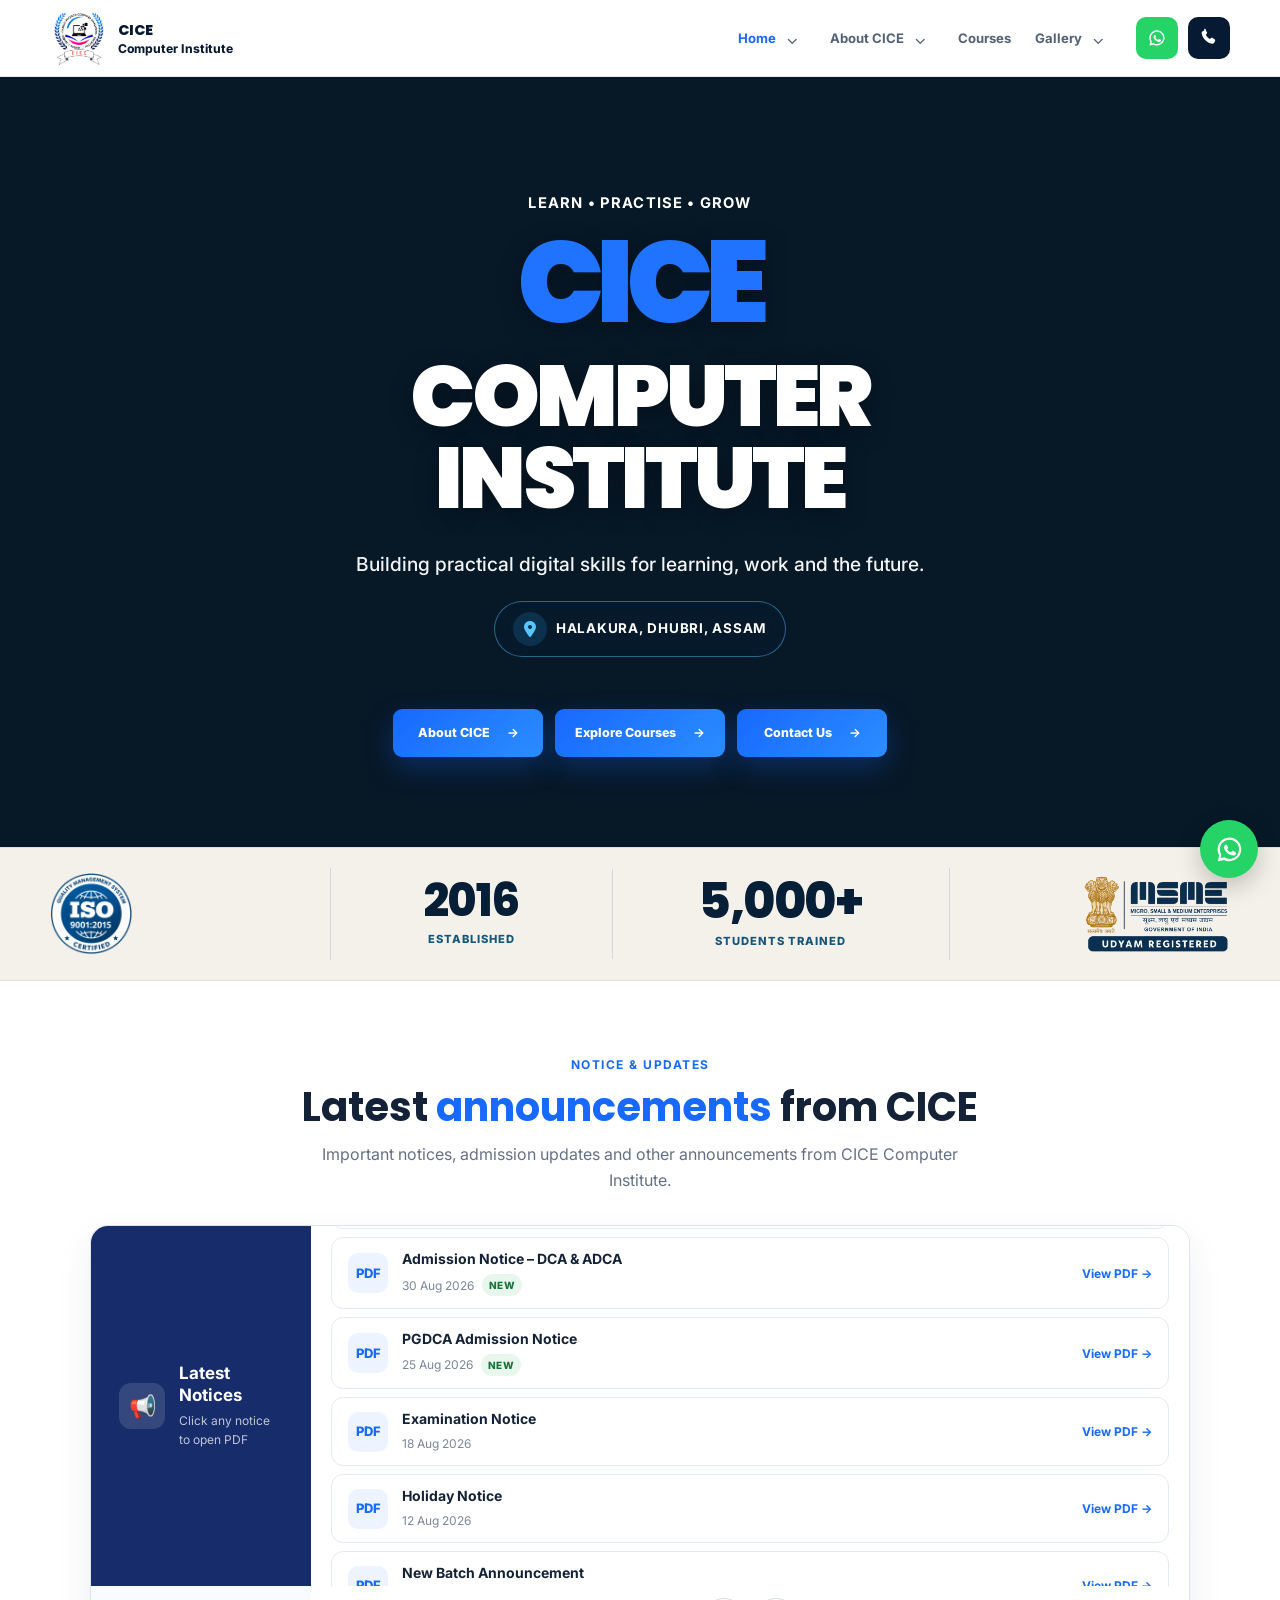
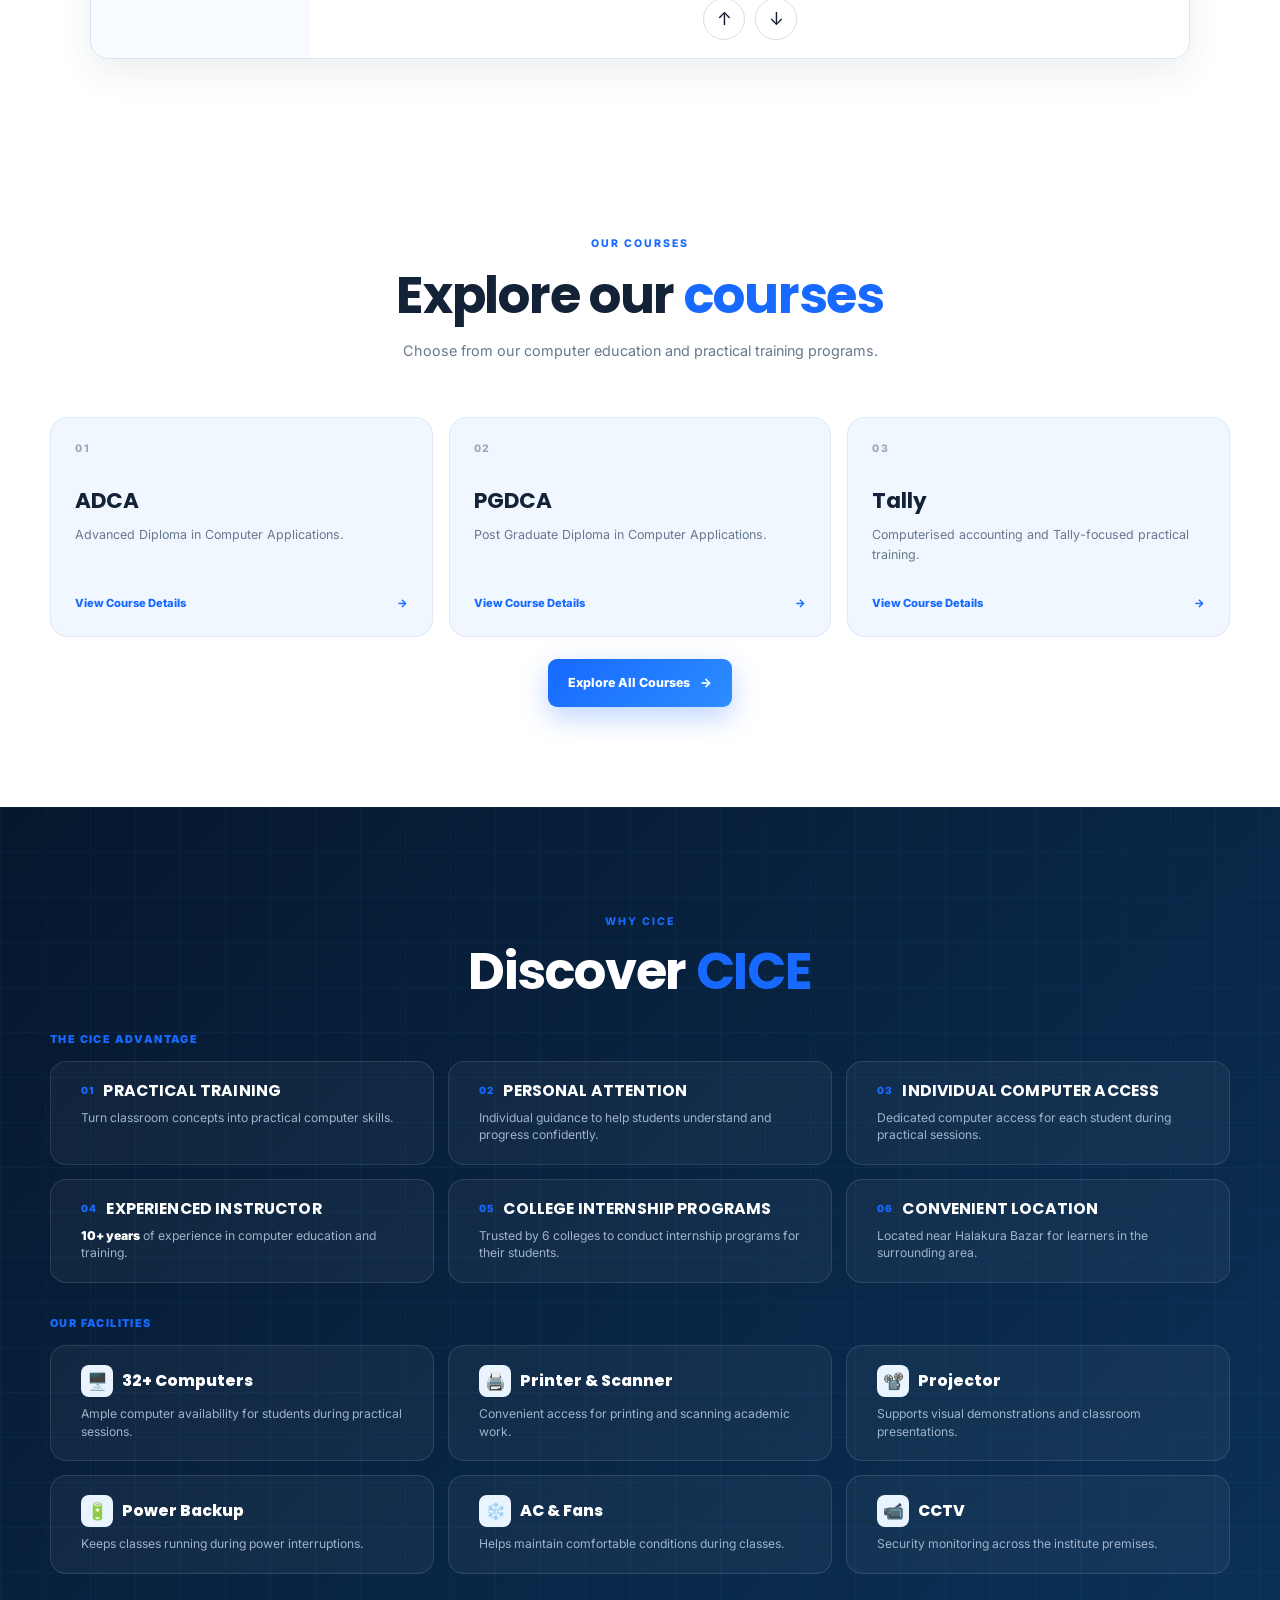
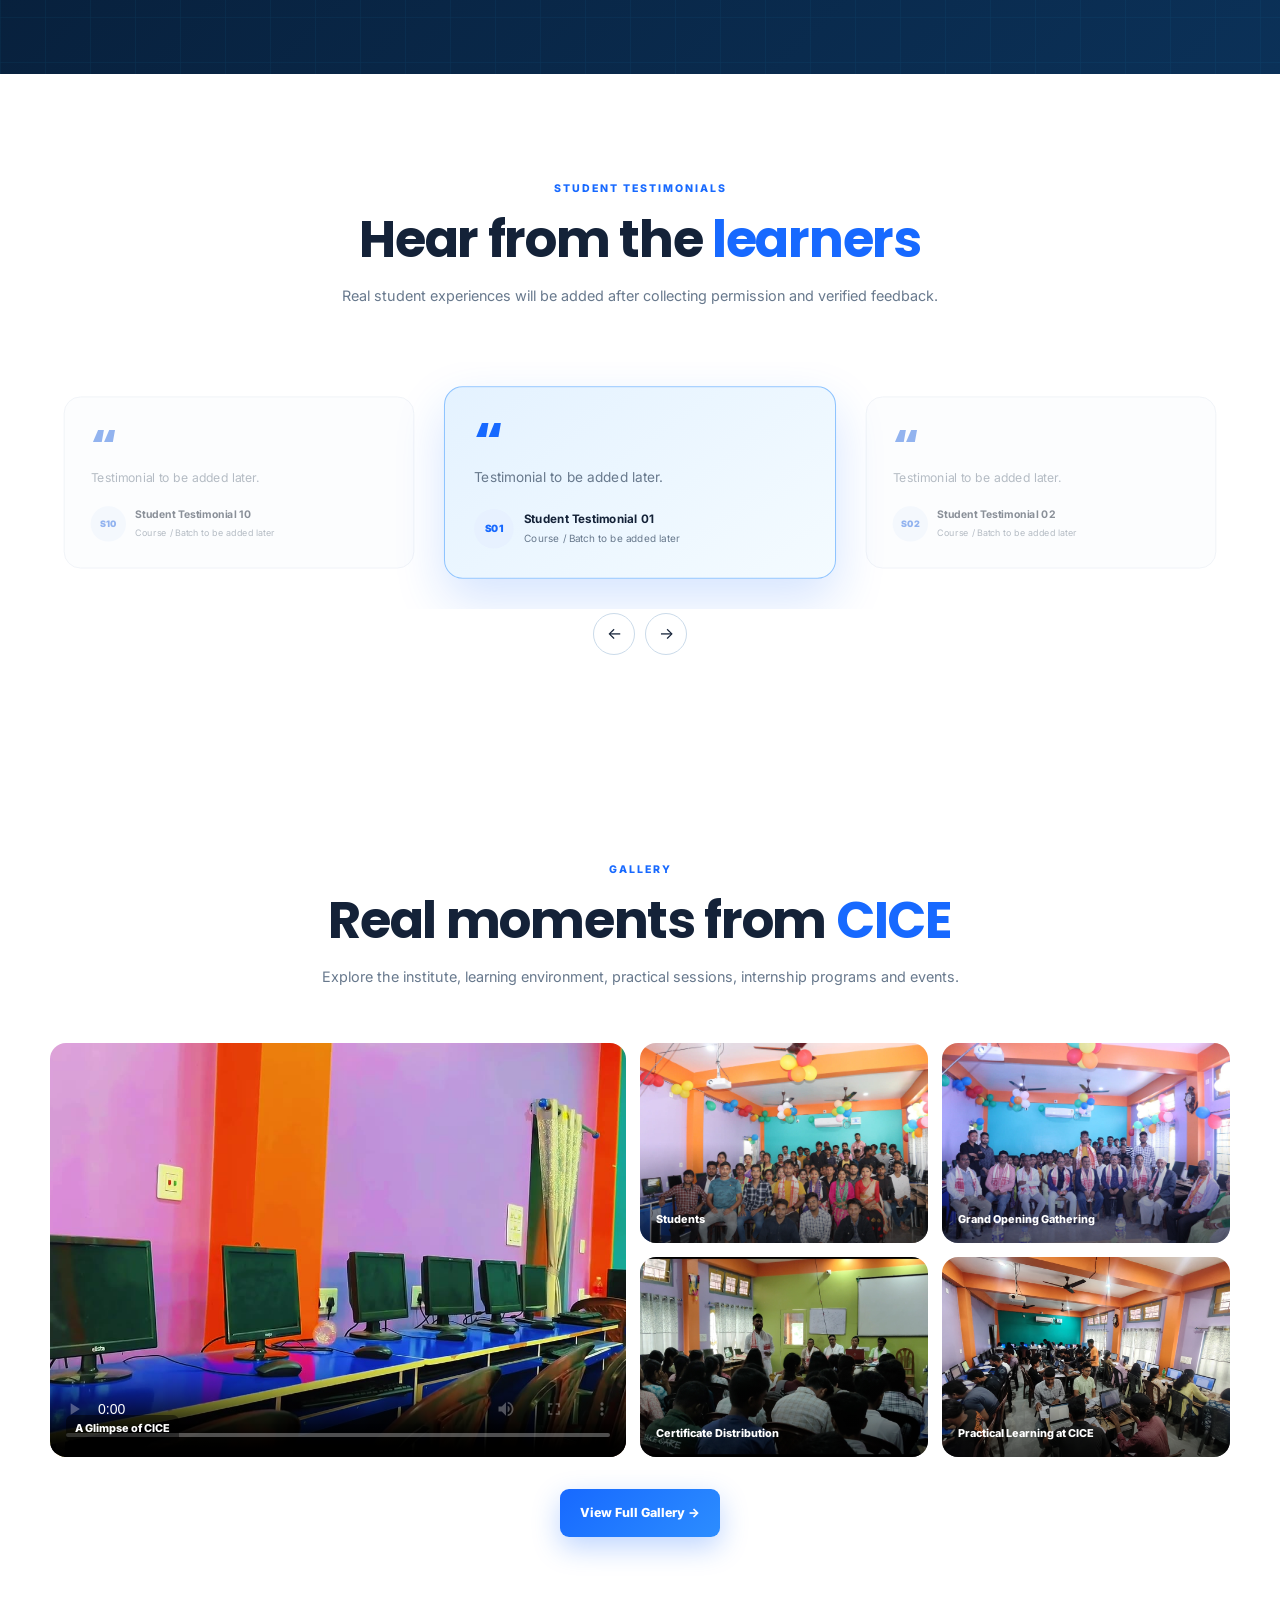
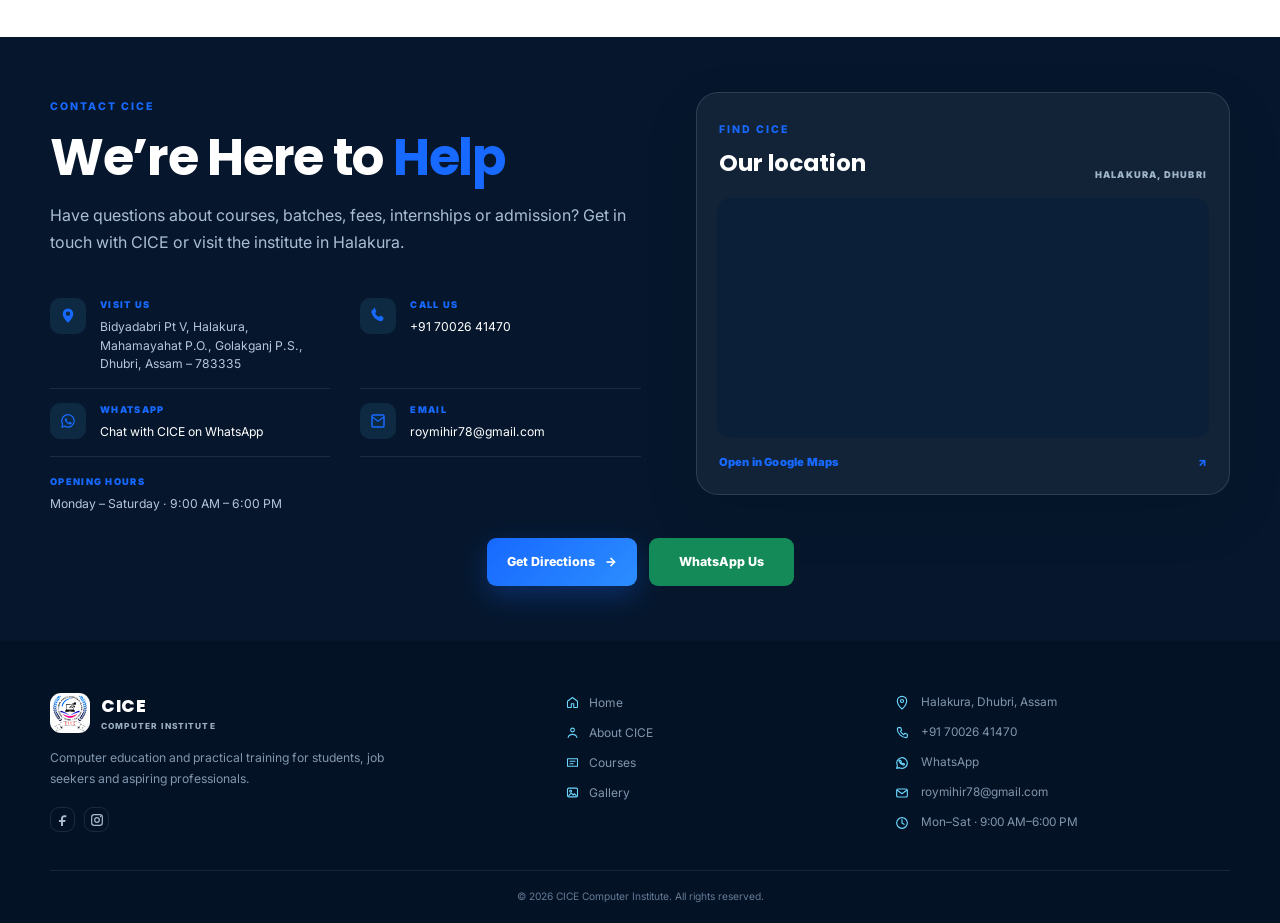
==== commit 7b81db72: "Remove hero overlay div from index.html Removed the hero overlay div from the hero section." ====
--- a/index.html
+++ b/index.html
@@ -167,7 +167,6 @@
         <div class="hero-slide hero-slide-3">
             <img src="assets/images/gallery/life-04.jpg" alt="" loading="lazy" decoding="async">
         </div>
-        <div class="hero-overlay"></div>
     </div>
 
     <div class="hero-content">
